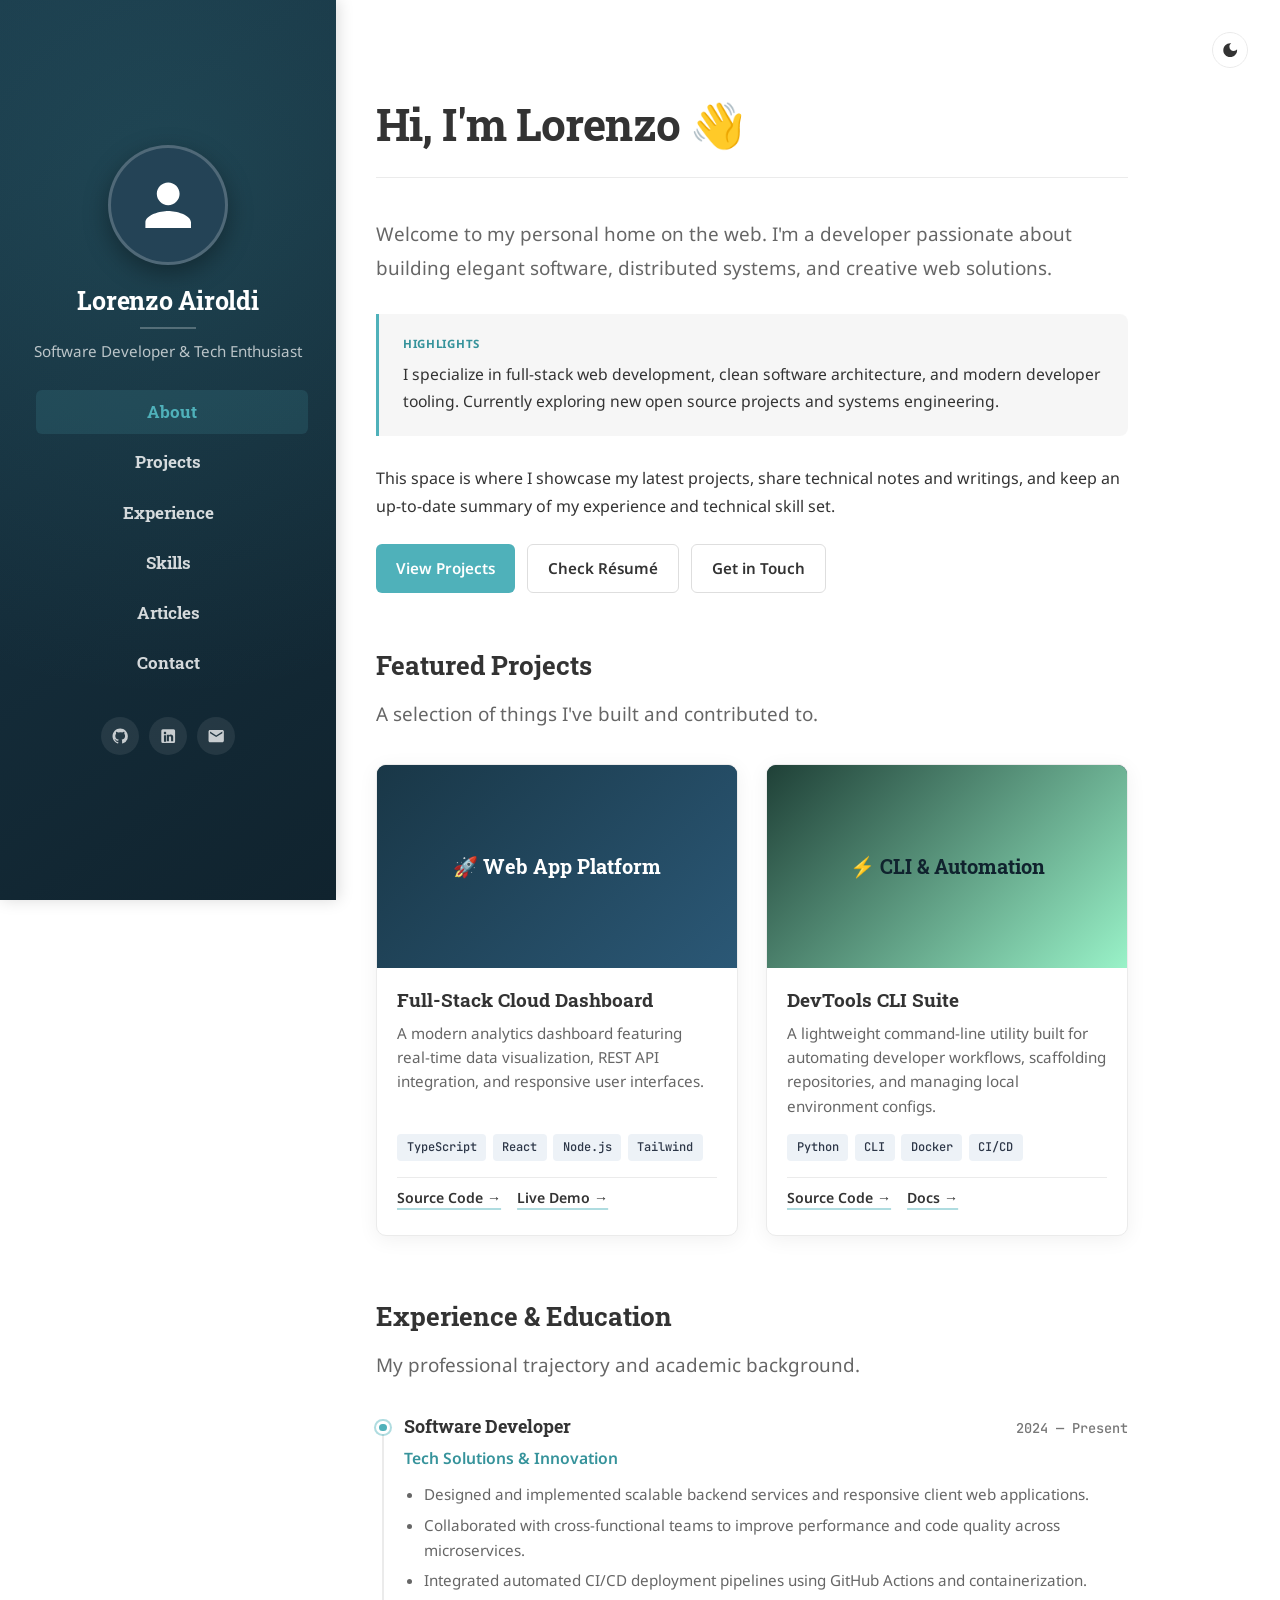
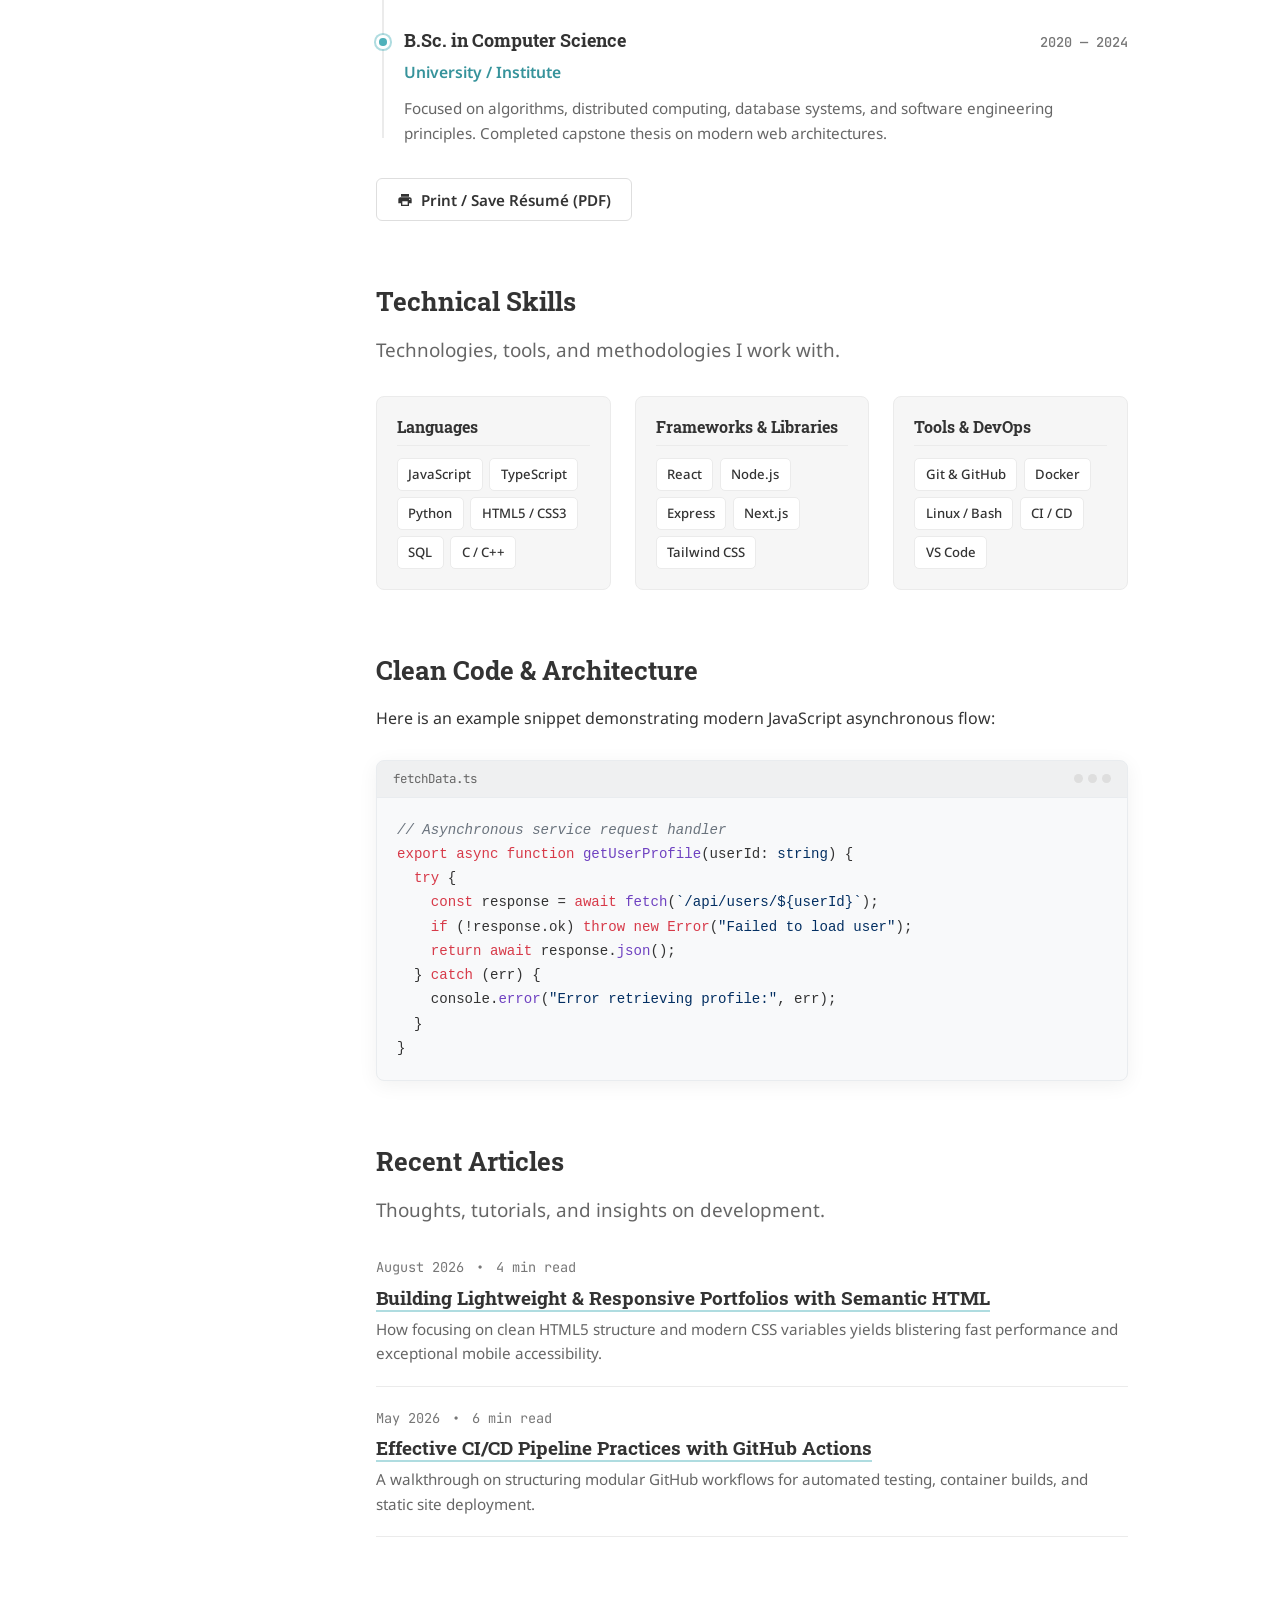
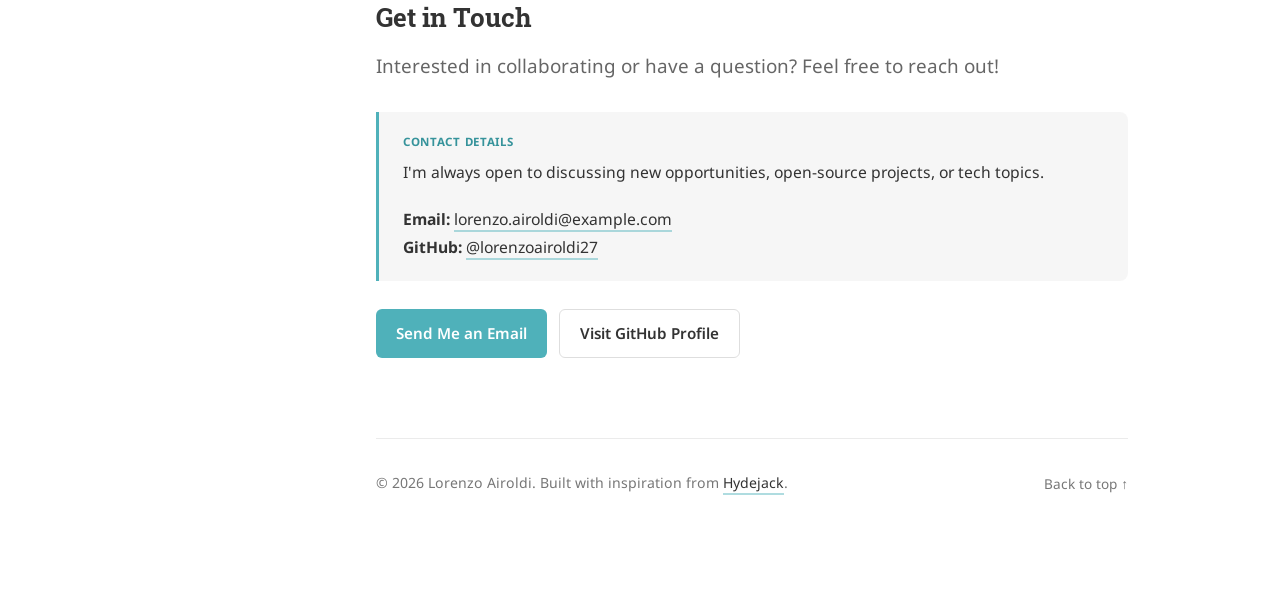
==== index.html @ ca990cd4 "Hydejack" ====
<!DOCTYPE html>
<html lang="en">
<head>
    <meta charset="UTF-8">
    <meta name="viewport" content="width=device-width, initial-scale=1.0">
    <title>Lorenzo Airoldi | Personal Website & Portfolio</title>
    <meta name="description" content="Personal website and portfolio of Lorenzo Airoldi - Software developer, engineer, and creator.">
    <meta name="author" content="Lorenzo Airoldi">

    <!-- Open Graph / Meta -->
    <meta property="og:type" content="website">
    <meta property="og:title" content="Lorenzo Airoldi | Personal Website & Portfolio">
    <meta property="og:description" content="Personal website and portfolio of Lorenzo Airoldi.">
    <meta property="og:url" content="https://lorenzoairoldi27.github.io/">

    <!-- Google Fonts -->
    <link rel="preconnect" href="https://fonts.googleapis.com">
    <link rel="preconnect" href="https://fonts.gstatic.com" crossorigin>
    <link href="https://fonts.googleapis.com/css2?family=Noto+Sans:ital,wght@0,400;0,600;0,700;1,400;1,700&family=Roboto+Slab:wght@400;700;900&family=JetBrains+Mono:wght@400;500&display=swap" rel="stylesheet">

    <style>
        /* ==========================================================================
           Hydejack Theme CSS Variables & Design System
           ========================================================================== */
        :root {
            --font-family: 'Noto Sans', -apple-system, BlinkMacSystemFont, 'Segoe UI', Roboto, Helvetica, Arial, sans-serif;
            --font-family-heading: 'Roboto Slab', Georgia, serif;
            --code-font-family: 'JetBrains Mono', ui-monospace, Menlo, Monaco, Consolas, monospace;

            --root-font-size: 16px;
            --root-line-height: 1.75;
            --sidebar-width: 21rem;

            /* Accent & Theme Palette */
            --accent-color: #4fb1ba;
            --accent-color-faded: rgba(79, 177, 186, 0.45);
            --accent-color-highlight: rgba(79, 177, 186, 0.12);
            --accent-color-darkened: #36939b;
            --theme-color: #193747;
            --sidebar-bg-gradient: linear-gradient(145deg, #193747 0%, #10232e 100%);
        }

        /* Light Mode Defaults */
        body, body.light-mode {
            --body-color: #333333;
            --body-bg: #ffffff;
            --border-color: #ebebeb;
            --border-color-dark: #dedede;
            --gray: #777777;
            --gray-bg: rgba(0, 0, 0, 0.035);
            --gray-text: #666666;
            --menu-text: #999999;
            --card-bg: #ffffff;
            --card-shadow: 0 4px 20px rgba(0, 0, 0, 0.06);
            --card-shadow-hover: 0 10px 25px rgba(0, 0, 0, 0.12);
            --code-bg: #f8f9fa;
            --code-border: #e9ecef;
            --pill-bg: #edf2f7;
            --pill-text: #2d3748;
        }

        /* Dark Mode */
        body.dark-mode {
            --body-color: #d1d5db;
            --body-bg: #161e23;
            --border-color: #243038;
            --border-color-dark: #2f3e48;
            --gray: #9ca3af;
            --gray-bg: rgba(255, 255, 255, 0.04);
            --gray-text: #a0aec0;
            --menu-text: #6b7280;
            --card-bg: #1c272d;
            --card-shadow: 0 4px 20px rgba(0, 0, 0, 0.35);
            --card-shadow-hover: 0 10px 25px rgba(0, 0, 0, 0.5);
            --code-bg: #11171a;
            --code-border: #243038;
            --pill-bg: #243038;
            --pill-text: #e2e8f0;
        }

        /* Base Reset & Typography */
        *, *::before, *::after {
            box-sizing: border-box;
            margin: 0;
            padding: 0;
        }

        html {
            font-family: var(--font-family);
            font-size: var(--root-font-size);
            line-height: var(--root-line-height);
            scroll-behavior: smooth;
        }

        body {
            color: var(--body-color);
            background-color: var(--body-bg);
            transition: background-color 0.3s ease, color 0.3s ease;
            min-height: 100vh;
            overflow-x: hidden;
        }

        h1, h2, h3, h4, h5, h6, .heading {
            font-family: var(--font-family-heading);
            font-weight: 700;
            color: var(--body-color);
            line-height: 1.3;
        }

        body.dark-mode h1, body.dark-mode h2, body.dark-mode h3 {
            color: #f3f4f6;
        }

        h1 { font-size: 2.2rem; margin: 2rem 0 1rem; }
        h2 { font-size: 1.6rem; margin: 3.5rem 0 1rem; }
        h3 { font-size: 1.25rem; margin: 2rem 0 0.75rem; }
        h4 { font-size: 1.1rem; margin: 1.5rem 0 0.5rem; }

        p {
            margin-top: 0;
            margin-bottom: 1.25rem;
        }

        a {
            color: var(--body-color);
            text-decoration: underline;
            text-decoration-color: var(--accent-color-faded);
            text-underline-offset: 0.3rem;
            text-decoration-thickness: 2px;
            transition: all 0.2s ease;
        }

        a:hover {
            color: var(--accent-color);
            text-decoration-color: var(--accent-color);
        }

        a.no-hover {
            text-decoration: none;
        }

        .lead {
            font-size: 1.18rem;
            line-height: 1.8;
            color: var(--gray-text);
            margin-bottom: 1.75rem;
        }

        hr, .hr {
            border: 0;
            border-top: 1px solid var(--border-color);
            margin: 1.5rem 0 2.5rem 0;
        }

        .pb0 { padding-bottom: 0; }
        .mt1 { margin-top: 1rem; }
        .mt2 { margin-top: 2rem; }
        .mb2 { margin-bottom: 2rem; }
        .mb4 { margin-bottom: 4rem; }

        /* ==========================================================================
           Sidebar / Navigation Drawer (Hydejack Style)
           ========================================================================== */
        .sidebar {
            position: fixed;
            top: 0;
            left: 0;
            bottom: 0;
            width: var(--sidebar-width);
            z-index: 100;
            display: flex;
            flex-direction: column;
            justify-content: center;
            align-items: center;
            text-align: center;
            color: rgba(255, 255, 255, 0.85);
            background: var(--theme-color);
            background: var(--sidebar-bg-gradient);
            box-shadow: 2px 0 15px rgba(0, 0, 0, 0.15);
            transition: transform 0.35s cubic-bezier(0.4, 0, 0.2, 1);
        }

        .sidebar-bg-overlay {
            position: absolute;
            top: 0;
            left: 0;
            width: 100%;
            height: 100%;
            background-image: radial-gradient(circle at 50% 20%, rgba(79, 177, 186, 0.15), transparent 70%);
            pointer-events: none;
        }

        .sidebar-sticky {
            position: relative;
            z-index: 2;
            padding: 2.5rem 1.5rem;
            width: 100%;
            max-width: 20rem;
            display: flex;
            flex-direction: column;
            align-items: center;
        }

        /* Avatar */
        .avatar-wrap {
            position: relative;
            width: 120px;
            height: 120px;
            margin-bottom: 1.25rem;
        }

        .avatar {
            width: 120px;
            height: 120px;
            border-radius: 50%;
            object-fit: cover;
            border: 3px solid rgba(255, 255, 255, 0.2);
            box-shadow: 0 8px 24px rgba(0, 0, 0, 0.35);
            transition: transform 0.3s ease, border-color 0.3s ease;
            background-color: #244356;
            display: flex;
            align-items: center;
            justify-content: center;
        }

        .avatar-wrap:hover .avatar {
            transform: scale(1.04);
            border-color: var(--accent-color);
        }

        .avatar-svg {
            width: 60%;
            height: 60%;
            fill: #ffffff;
        }

        /* Sidebar Title & Underline */
        .sidebar-title {
            text-decoration: none;
            color: #ffffff;
            display: block;
        }

        .sidebar-title h2 {
            margin: 0;
            font-size: 1.55rem;
            font-weight: 700;
            letter-spacing: -0.01em;
            color: #ffffff;
        }

        .sidebar-title::after {
            content: "";
            display: block;
            border-bottom: 2px solid rgba(255, 255, 255, 0.25);
            margin: 0.6rem auto 0.75rem;
            width: 3.5rem;
            transition: width 0.25s ease, border-color 0.25s ease;
        }

        .sidebar-title:hover::after {
            width: 5rem;
            border-color: var(--accent-color);
        }

        .sidebar-tagline {
            font-size: 0.95rem;
            color: rgba(255, 255, 255, 0.7);
            margin-bottom: 1.75rem;
            line-height: 1.4;
        }

        /* Navigation List */
        .sidebar-nav {
            width: 100%;
            margin-bottom: 1.5rem;
        }

        .sidebar-nav ul {
            list-style: none;
            padding: 0;
            display: flex;
            flex-direction: column;
            gap: 0.4rem;
        }

        .sidebar-nav-item {
            display: block;
            padding: 0.45rem 1rem;
            color: rgba(255, 255, 255, 0.82);
            text-decoration: none;
            font-family: var(--font-family-heading);
            font-size: 1.05rem;
            font-weight: 700;
            border-radius: 6px;
            transition: all 0.2s ease;
            position: relative;
        }

        .sidebar-nav-item:hover, .sidebar-nav-item.active {
            color: #ffffff;
            background: rgba(255, 255, 255, 0.1);
            transform: translateX(4px);
        }

        .sidebar-nav-item.active {
            color: var(--accent-color);
            background: rgba(79, 177, 186, 0.15);
        }

        /* Social Icons */
        .sidebar-social {
            margin-top: 0.5rem;
        }

        .sidebar-social ul {
            display: flex;
            list-style: none;
            gap: 0.6rem;
            padding: 0;
        }

        .sidebar-social a {
            display: flex;
            align-items: center;
            justify-content: center;
            width: 2.4rem;
            height: 2.4rem;
            border-radius: 50%;
            color: rgba(255, 255, 255, 0.75);
            background: rgba(255, 255, 255, 0.08);
            text-decoration: none;
            transition: all 0.2s ease;
        }

        .sidebar-social a:hover {
            color: #ffffff;
            background: var(--accent-color);
            transform: translateY(-3px);
            box-shadow: 0 4px 12px rgba(0, 0, 0, 0.25);
        }

        .sidebar-social svg {
            width: 1.15rem;
            height: 1.15rem;
            fill: currentColor;
        }

        /* ==========================================================================
           Mobile Navbar & Drawer Toggle
           ========================================================================== */
        .navbar {
            display: none;
            position: fixed;
            top: 0;
            left: 0;
            right: 0;
            height: 3.75rem;
            background-color: var(--body-bg);
            border-bottom: 1px solid var(--border-color);
            z-index: 90;
            padding: 0 1.25rem;
            align-items: center;
            justify-content: space-between;
            box-shadow: 0 2px 10px rgba(0, 0, 0, 0.05);
        }

        .nav-btn {
            background: none;
            border: none;
            color: var(--body-color);
            cursor: pointer;
            padding: 0.5rem;
            display: flex;
            align-items: center;
            justify-content: center;
            border-radius: 6px;
        }

        .nav-btn svg {
            width: 1.5rem;
            height: 1.5rem;
            fill: currentColor;
        }

        .nav-brand {
            font-family: var(--font-family-heading);
            font-weight: 700;
            font-size: 1.1rem;
            color: var(--body-color);
            text-decoration: none;
        }

        .theme-toggle-btn {
            background: none;
            border: 1px solid var(--border-color);
            color: var(--body-color);
            cursor: pointer;
            width: 2.25rem;
            height: 2.25rem;
            border-radius: 50%;
            display: flex;
            align-items: center;
            justify-content: center;
            transition: all 0.2s ease;
        }

        .theme-toggle-btn:hover {
            border-color: var(--accent-color);
            color: var(--accent-color);
            background: var(--accent-color-highlight);
        }

        .theme-toggle-btn svg {
            width: 1.15rem;
            height: 1.15rem;
            fill: currentColor;
        }

        /* Drawer Overlay */
        .drawer-overlay {
            display: none;
            position: fixed;
            top: 0;
            left: 0;
            right: 0;
            bottom: 0;
            background: rgba(0, 0, 0, 0.55);
            backdrop-filter: blur(2px);
            z-index: 95;
            opacity: 0;
            transition: opacity 0.3s ease;
        }

        .drawer-overlay.active {
            display: block;
            opacity: 1;
        }

        /* ==========================================================================
           Main Content Layout
           ========================================================================== */
        .content {
            margin-left: var(--sidebar-width);
            max-width: 52rem;
            padding: 5rem 3rem 8rem;
            position: relative;
        }

        .content-header {
            position: relative;
            margin-bottom: 2.5rem;
        }

        .page-title {
            margin: 0 0 0.5rem 0;
            font-size: 2.75rem;
            letter-spacing: -0.02em;
        }

        .floating-theme-switch {
            position: fixed;
            top: 2rem;
            right: 2rem;
            z-index: 80;
        }

        /* ==========================================================================
           Hydejack Signature Elements: Notes, Cards & Badges
           ========================================================================== */
        /* Hydejack Callout Note */
        .note {
            position: relative;
            background-color: var(--gray-bg);
            border-left: 3px solid var(--accent-color);
            padding: 1.25rem 1.5rem;
            margin: 1.75rem 0;
            border-radius: 0 8px 8px 0;
            font-size: 0.98rem;
            color: var(--body-color);
        }

        .note::before {
            content: attr(data-title);
            display: block;
            font-size: 0.72rem;
            font-weight: 700;
            letter-spacing: 0.06em;
            text-transform: uppercase;
            color: var(--accent-color-darkened);
            margin-bottom: 0.4rem;
        }

        body.dark-mode .note::before {
            color: var(--accent-color);
        }

        .note p:last-child {
            margin-bottom: 0;
        }

        /* Project Cards Grid */
        .columns {
            display: grid;
            grid-template-columns: repeat(auto-fit, minmax(280px, 1fr));
            gap: 1.75rem;
            margin: 2rem 0;
        }

        .project-card {
            background-color: var(--card-bg);
            border: 1px solid var(--border-color);
            border-radius: 10px;
            overflow: hidden;
            box-shadow: var(--card-shadow);
            transition: transform 0.25s ease, box-shadow 0.25s ease, border-color 0.25s ease;
            display: flex;
            flex-direction: column;
            height: 100%;
        }

        .project-card:hover {
            transform: translateY(-5px);
            box-shadow: var(--card-shadow-hover);
            border-color: var(--accent-color-faded);
        }

        .project-card-img {
            position: relative;
            width: 100%;
            padding-top: 56.25%; /* 16:9 Aspect Ratio */
            background: linear-gradient(135deg, #203a43, #2c5364);
            overflow: hidden;
        }

        .project-card-img .project-thumb-art {
            position: absolute;
            top: 0;
            left: 0;
            width: 100%;
            height: 100%;
            display: flex;
            align-items: center;
            justify-content: center;
            color: #ffffff;
            font-family: var(--font-family-heading);
            font-size: 1.25rem;
            font-weight: 700;
            background: linear-gradient(135deg, #193747 0%, #2b5876 100%);
        }

        .project-card-body {
            padding: 1.25rem 1.25rem 1.5rem;
            display: flex;
            flex-direction: column;
            flex-grow: 1;
        }

        .project-card-title {
            font-size: 1.2rem;
            margin: 0 0 0.5rem 0;
        }

        .project-card-title a {
            text-decoration: none;
            color: var(--body-color);
        }

        .project-card-title a:hover {
            color: var(--accent-color);
        }

        .project-card-text {
            font-size: 0.95rem;
            color: var(--gray-text);
            line-height: 1.6;
            margin-bottom: 1rem;
            flex-grow: 1;
        }

        .project-tags {
            display: flex;
            flex-wrap: wrap;
            gap: 0.4rem;
            margin-bottom: 1rem;
        }

        .tag-pill {
            font-size: 0.75rem;
            font-family: var(--code-font-family);
            background-color: var(--pill-bg);
            color: var(--pill-text);
            padding: 0.2rem 0.6rem;
            border-radius: 4px;
            font-weight: 500;
        }

        .project-links {
            display: flex;
            gap: 1rem;
            font-size: 0.88rem;
            font-weight: 600;
            padding-top: 0.5rem;
            border-top: 1px solid var(--border-color);
        }

        /* Timeline / Resume Section */
        .timeline {
            position: relative;
            padding-left: 1.75rem;
            margin: 2rem 0;
        }

        .timeline::before {
            content: "";
            position: absolute;
            top: 0.5rem;
            bottom: 0.5rem;
            left: 0.35rem;
            width: 2px;
            background-color: var(--border-color);
        }

        .timeline-item {
            position: relative;
            margin-bottom: 2.25rem;
        }

        .timeline-item:last-child {
            margin-bottom: 0;
        }

        .timeline-marker {
            position: absolute;
            left: -1.75rem;
            top: 0.35rem;
            width: 0.85rem;
            height: 0.85rem;
            border-radius: 50%;
            background-color: var(--accent-color);
            border: 3px solid var(--body-bg);
            box-shadow: 0 0 0 2px var(--accent-color-faded);
        }

        .timeline-header {
            display: flex;
            flex-wrap: wrap;
            justify-content: space-between;
            align-items: baseline;
            margin-bottom: 0.25rem;
        }

        .timeline-role {
            font-size: 1.15rem;
            font-weight: 700;
            color: var(--body-color);
            margin: 0;
        }

        .timeline-date {
            font-size: 0.85rem;
            font-family: var(--code-font-family);
            color: var(--gray);
            font-weight: 500;
        }

        .timeline-company {
            font-size: 0.98rem;
            color: var(--accent-color-darkened);
            font-weight: 600;
            margin-bottom: 0.6rem;
        }

        body.dark-mode .timeline-company {
            color: var(--accent-color);
        }

        .timeline-desc {
            font-size: 0.95rem;
            color: var(--gray-text);
            line-height: 1.65;
        }

        .timeline-desc ul {
            padding-left: 1.25rem;
            margin-top: 0.5rem;
        }

        .timeline-desc li {
            margin-bottom: 0.35rem;
        }

        /* Skills Grid */
        .skills-container {
            display: grid;
            grid-template-columns: repeat(auto-fit, minmax(220px, 1fr));
            gap: 1.5rem;
            margin: 1.5rem 0;
        }

        .skill-group {
            background-color: var(--gray-bg);
            border: 1px solid var(--border-color);
            border-radius: 8px;
            padding: 1.25rem;
        }

        .skill-group h4 {
            margin-top: 0;
            margin-bottom: 0.75rem;
            font-size: 1rem;
            color: var(--body-color);
            border-bottom: 1px solid var(--border-color);
            padding-bottom: 0.4rem;
        }

        .skill-list {
            display: flex;
            flex-wrap: wrap;
            gap: 0.4rem;
        }

        .skill-badge {
            font-size: 0.82rem;
            padding: 0.25rem 0.65rem;
            border-radius: 5px;
            background-color: var(--card-bg);
            border: 1px solid var(--border-color);
            color: var(--body-color);
            font-weight: 500;
        }

        /* Blog / Writing Section */
        .post-list {
            list-style: none;
            padding: 0;
            margin: 1.5rem 0;
        }

        .post-item {
            padding: 1.25rem 0;
            border-bottom: 1px solid var(--border-color);
        }

        .post-item:first-child {
            padding-top: 0;
        }

        .post-date {
            font-size: 0.85rem;
            font-family: var(--code-font-family);
            color: var(--gray);
            margin-bottom: 0.35rem;
            display: flex;
            align-items: center;
            gap: 0.75rem;
        }

        .post-title {
            font-size: 1.2rem;
            margin: 0 0 0.4rem 0;
        }

        .post-excerpt {
            font-size: 0.95rem;
            color: var(--gray-text);
            margin: 0;
            line-height: 1.6;
        }

        /* Hydejack Code Box */
        .code-block {
            background-color: var(--code-bg);
            border: 1px solid var(--code-border);
            border-radius: 8px;
            overflow: hidden;
            margin: 1.75rem 0;
            font-family: var(--code-font-family);
            box-shadow: var(--card-shadow);
        }

        .code-header {
            background-color: var(--gray-bg);
            border-bottom: 1px solid var(--code-border);
            padding: 0.45rem 1rem;
            font-size: 0.78rem;
            color: var(--gray-text);
            display: flex;
            justify-content: space-between;
            align-items: center;
        }

        .code-header-dots {
            display: flex;
            gap: 5px;
        }

        .code-header-dot {
            width: 9px;
            height: 9px;
            border-radius: 50%;
            background-color: var(--border-color-dark);
        }

        .code-content {
            padding: 1.25rem;
            overflow-x: auto;
            font-size: 0.88rem;
            line-height: 1.65;
            color: var(--body-color);
        }

        .code-content pre {
            margin: 0;
            font-family: inherit;
        }

        .code-kw { color: #d73a49; }
        .code-str { color: #032f62; }
        .code-fn { color: #6f42c1; }
        .code-cm { color: #6a737d; font-style: italic; }

        body.dark-mode .code-kw { color: #ff7b72; }
        body.dark-mode .code-str { color: #a5d6ff; }
        body.dark-mode .code-fn { color: #d2a8ff; }
        body.dark-mode .code-cm { color: #8b949e; }

        /* Buttons & Actions */
        .btn {
            display: inline-flex;
            align-items: center;
            gap: 0.5rem;
            padding: 0.65rem 1.25rem;
            font-size: 0.95rem;
            font-weight: 600;
            font-family: var(--font-family);
            border-radius: 6px;
            text-decoration: none;
            transition: all 0.2s ease;
            cursor: pointer;
            border: none;
        }

        .btn-primary {
            background-color: var(--accent-color);
            color: #ffffff;
        }

        .btn-primary:hover {
            background-color: var(--accent-color-darkened);
            color: #ffffff;
            transform: translateY(-2px);
            box-shadow: 0 4px 12px rgba(79, 177, 186, 0.35);
        }

        .btn-outline {
            background-color: transparent;
            border: 1px solid var(--border-color-dark);
            color: var(--body-color);
        }

        .btn-outline:hover {
            border-color: var(--accent-color);
            color: var(--accent-color);
            background-color: var(--accent-color-highlight);
        }

        .btn-group {
            display: flex;
            flex-wrap: wrap;
            gap: 0.75rem;
            margin: 1.5rem 0;
        }

        /* Footer */
        .site-footer {
            margin-top: 5rem;
            padding-top: 2rem;
            border-top: 1px solid var(--border-color);
            font-size: 0.88rem;
            color: var(--gray);
            display: flex;
            flex-wrap: wrap;
            justify-content: space-between;
            align-items: center;
            gap: 1rem;
        }

        .back-to-top {
            font-size: 0.85rem;
            text-decoration: none;
            color: var(--gray);
            display: flex;
            align-items: center;
            gap: 0.3rem;
        }

        .back-to-top:hover {
            color: var(--accent-color);
        }

        /* ==========================================================================
           Responsive Media Queries
           ========================================================================== */
        @media (max-width: 64em) {
            .navbar {
                display: flex;
            }

            .sidebar {
                transform: translateX(-100%);
                width: 18.5rem;
                box-shadow: 5px 0 25px rgba(0, 0, 0, 0.4);
            }

            .sidebar.opened {
                transform: translateX(0);
            }

            .content {
                margin-left: 0;
                padding: 5.5rem 1.5rem 6rem;
                max-width: 100%;
            }

            .page-title {
                font-size: 2.1rem;
            }

            .floating-theme-switch {
                display: none;
            }
        }

        @media (min-width: 64.01em) and (max-width: 86em) {
            .content {
                padding: 6rem 2.5rem 8rem;
            }
        }

        @media (min-width: 86.01em) {
            .content {
                padding: 7rem 4rem 10rem;
                max-width: 56rem;
            }
        }

        /* Print Stylesheet for Resume */
        @media print {
            .sidebar, .navbar, .drawer-overlay, .floating-theme-switch, .btn-group, .site-footer, .project-links {
                display: none !important;
            }
            .content {
                margin-left: 0 !important;
                padding: 0 !important;
                max-width: 100% !important;
            }
            body {
                background: #ffffff !important;
                color: #000000 !important;
            }
            a {
                text-decoration: none !important;
                color: #000000 !important;
            }
            .project-card, .skill-group, .note {
                box-shadow: none !important;
                border: 1px solid #ccc !important;
            }
        }
    </style>
</head>
<body>

    <!-- Mobile Top Navigation Bar -->
    <header class="navbar" id="mobile-navbar">
        <button class="nav-btn" id="drawer-toggle-btn" aria-label="Open Navigation Menu">
            <svg viewBox="0 0 24 24"><path d="M3 18h18v-2H3v2zm0-5h18v-2H3v2zm0-7v2h18V6H3z"/></svg>
        </button>
        <a href="#about" class="nav-brand">Lorenzo Airoldi</a>
        <button class="theme-toggle-btn" id="mobile-theme-toggle" aria-label="Toggle Dark Mode">
            <svg class="sun-icon" viewBox="0 0 24 24"><path d="M12 7c-2.76 0-5 2.24-5 5s2.24 5 5 5 5-2.24 5-5-2.24-5-5-5zM2 13h2c.55 0 1-.45 1-1s-.45-1-1-1H2c-.55 0-1 .45-1 1s.45 1 1 1zm18 0h2c.55 0 1-.45 1-1s-.45-1-1-1h-2c-.55 0-1 .45-1 1s.45 1 1 1zM11 2v2c0 .55.45 1 1 1s1-.45 1-1V2c0-.55-.45-1-1-1s-1 .45-1 1zm0 18v2c0 .55.45 1 1 1s1-.45 1-1v-2c0-.55-.45-1-1-1s-1 .45-1 1zM5.99 4.58a.996.996 0 00-1.41 0 .996.996 0 000 1.41l1.06 1.06c.39.39 1.03.39 1.41 0s.39-1.03 0-1.41L5.99 4.58zm12.37 12.37a.996.996 0 00-1.41 0 .996.996 0 000 1.41l1.06 1.06c.39.39 1.03.39 1.41 0s.39-1.03 0-1.41l-1.06-1.06zm1.06-10.96a.996.996 0 000-1.41.996.996 0 00-1.41 0l-1.06 1.06c-.39.39-.39 1.03 0 1.41s1.03.39 1.41 0l1.06-1.06zM7.05 18.36l-1.06 1.06a.996.996 0 000 1.41c.39.39 1.03.39 1.41 0l1.06-1.06c.39-.39.39-1.03 0-1.41s-1.02-.39-1.41 0z"/></svg>
        </button>
    </header>

    <!-- Mobile Drawer Overlay -->
    <div class="drawer-overlay" id="drawer-overlay"></div>

    <!-- Desktop Floating Theme Toggle -->
    <div class="floating-theme-switch">
        <button class="theme-toggle-btn" id="desktop-theme-toggle" title="Toggle Dark/Light Mode" aria-label="Toggle Dark/Light Mode">
            <svg class="theme-icon" viewBox="0 0 24 24"><path d="M12 3c-4.97 0-9 4.03-9 9s4.03 9 9 9 9-4.03 9-9c0-.46-.04-.92-.1-1.36-.98 1.37-2.58 2.26-4.4 2.26-3.03 0-5.5-2.47-5.5-5.5 0-1.82.89-3.42 2.26-4.4-.44-.06-.9-.1-1.36-.1z"/></svg>
        </button>
    </div>

    <!-- Hydejack Sidebar / Drawer -->
    <aside class="sidebar" id="sidebar" role="banner">
        <div class="sidebar-bg-overlay"></div>
        <div class="sidebar-sticky">
            <div class="avatar-wrap">
                <div class="avatar">
                    <svg class="avatar-svg" viewBox="0 0 24 24">
                        <path d="M12 12c2.21 0 4-1.79 4-4s-1.79-4-4-4-4 1.79-4 4 1.79 4 4 4zm0 2c-2.67 0-8 1.34-8 4v2h16v-2c0-2.66-5.33-4-8-4z"/>
                    </svg>
                </div>
            </div>

            <a class="sidebar-title" href="#about">
                <h2>Lorenzo Airoldi</h2>
            </a>
            <p class="sidebar-tagline">Software Developer & Tech Enthusiast</p>

            <nav class="sidebar-nav" role="navigation">
                <ul>
                    <li><a href="#about" class="sidebar-nav-item active">About</a></li>
                    <li><a href="#projects" class="sidebar-nav-item">Projects</a></li>
                    <li><a href="#experience" class="sidebar-nav-item">Experience</a></li>
                    <li><a href="#skills" class="sidebar-nav-item">Skills</a></li>
                    <li><a href="#blog" class="sidebar-nav-item">Articles</a></li>
                    <li><a href="#contact" class="sidebar-nav-item">Contact</a></li>
                </ul>
            </nav>

            <div class="sidebar-social">
                <ul>
                    <li>
                        <a href="https://github.com/lorenzoairoldi27" target="_blank" rel="noopener noreferrer" title="GitHub">
                            <svg viewBox="0 0 24 24"><path d="M12 2C6.477 2 2 6.484 2 12.017c0 4.425 2.865 8.18 6.839 9.504.5.092.682-.217.682-.483 0-.237-.008-.868-.013-1.703-2.782.605-3.369-1.343-3.369-1.343-.454-1.158-1.11-1.466-1.11-1.466-.908-.62.069-.608.069-.608 1.003.07 1.53 1.032 1.53 1.032.892 1.53 2.341 1.088 2.91.832.092-.647.35-1.088.636-1.338-2.22-.253-4.555-1.113-4.555-4.951 0-1.093.39-1.988 1.029-2.688-.103-.253-.446-1.272.098-2.65 0 0 .84-.27 2.75 1.026A9.564 9.564 0 0112 6.844c.85.004 1.705.115 2.504.337 1.909-1.296 2.747-1.027 2.747-1.027.546 1.379.202 2.398.1 2.651.64.7 1.028 1.595 1.028 2.688 0 3.848-2.339 4.695-4.566 4.943.359.309.678.92.678 1.855 0 1.338-.012 2.419-.012 2.747 0 .268.18.58.688.482A10.019 10.019 0 0022 12.017C22 6.484 17.522 2 12 2z"/></svg>
                        </a>
                    </li>
                    <li>
                        <a href="https://linkedin.com/" target="_blank" rel="noopener noreferrer" title="LinkedIn">
                            <svg viewBox="0 0 24 24"><path d="M19 3a2 2 0 0 1 2 2v14a2 2 0 0 1-2 2H5a2 2 0 0 1-2-2V5a2 2 0 0 1 2-2h14m-.5 15.5v-5.3a3.26 3.26 0 0 0-3.26-3.26c-.85 0-1.84.52-2.28 1.3v-1.11h-2.79v8.37h2.79v-4.93c0-.77.62-1.4 1.39-1.4a1.4 1.4 0 0 1 1.4 1.4v4.93h2.75M6.46 10.9v8.37H9.2V10.9H6.46M7.83 6.25c-.91 0-1.64.73-1.64 1.64s.73 1.64 1.64 1.64 1.64-.73 1.64-1.64-.73-1.64-1.64-1.64z"/></svg>
                        </a>
                    </li>
                    <li>
                        <a href="mailto:lorenzo.airoldi@example.com" title="Email">
                            <svg viewBox="0 0 24 24"><path d="M20 4H4c-1.1 0-1.99.9-1.99 2L2 18c0 1.1.9 2 2 2h16c1.1 0 2-.9 2-2V6c0-1.1-.9-2-2-2zm0 4l-8 5-8-5V6l8 5 8-5v2z"/></svg>
                        </a>
                    </li>
                </ul>
            </div>
        </div>
    </aside>

    <!-- Main Content Area -->
    <main class="content" role="main">

        <!-- Header / Introduction -->
        <article class="page" id="about">
            <header class="content-header">
                <h1 class="page-title">Hi, I'm Lorenzo 👋</h1>
                <div class="hr pb0"></div>
            </header>

            <p class="lead">
                Welcome to my personal home on the web. I'm a developer passionate about building elegant software, distributed systems, and creative web solutions.
            </p>

            <div class="note" data-title="Highlights">
                <p>
                    I specialize in full-stack web development, clean software architecture, and modern developer tooling. Currently exploring new open source projects and systems engineering.
                </p>
            </div>

            <p>
                This space is where I showcase my latest projects, share technical notes and writings, and keep an up-to-date summary of my experience and technical skill set.
            </p>

            <div class="btn-group">
                <a href="#projects" class="btn btn-primary">View Projects</a>
                <a href="#experience" class="btn btn-outline">Check Résumé</a>
                <a href="mailto:lorenzo.airoldi@example.com" class="btn btn-outline">Get in Touch</a>
            </div>
        </article>

        <!-- Projects Showcase Section -->
        <section id="projects" class="mb4">
            <h2>Featured Projects</h2>
            <p class="lead">A selection of things I've built and contributed to.</p>

            <div class="columns">
                <!-- Project 1 -->
                <div class="project-card">
                    <div class="project-card-img">
                        <div class="project-thumb-art">
                            <span>🚀 Web App Platform</span>
                        </div>
                    </div>
                    <div class="project-card-body">
                        <h3 class="project-card-title">
                            <a href="https://github.com/lorenzoairoldi27" target="_blank" rel="noopener noreferrer">Full-Stack Cloud Dashboard</a>
                        </h3>
                        <p class="project-card-text">
                            A modern analytics dashboard featuring real-time data visualization, REST API integration, and responsive user interfaces.
                        </p>
                        <div class="project-tags">
                            <span class="tag-pill">TypeScript</span>
                            <span class="tag-pill">React</span>
                            <span class="tag-pill">Node.js</span>
                            <span class="tag-pill">Tailwind</span>
                        </div>
                        <div class="project-links">
                            <a href="https://github.com/lorenzoairoldi27" target="_blank" rel="noopener noreferrer">Source Code →</a>
                            <a href="#projects">Live Demo →</a>
                        </div>
                    </div>
                </div>

                <!-- Project 2 -->
                <div class="project-card">
                    <div class="project-card-img">
                        <div class="project-thumb-art" style="background: linear-gradient(135deg, #1f4037, #99f2c8);">
                            <span style="color: #10232e;">⚡ CLI & Automation</span>
                        </div>
                    </div>
                    <div class="project-card-body">
                        <h3 class="project-card-title">
                            <a href="https://github.com/lorenzoairoldi27" target="_blank" rel="noopener noreferrer">DevTools CLI Suite</a>
                        </h3>
                        <p class="project-card-text">
                            A lightweight command-line utility built for automating developer workflows, scaffolding repositories, and managing local environment configs.
                        </p>
                        <div class="project-tags">
                            <span class="tag-pill">Python</span>
                            <span class="tag-pill">CLI</span>
                            <span class="tag-pill">Docker</span>
                            <span class="tag-pill">CI/CD</span>
                        </div>
                        <div class="project-links">
                            <a href="https://github.com/lorenzoairoldi27" target="_blank" rel="noopener noreferrer">Source Code →</a>
                            <a href="#projects">Docs →</a>
                        </div>
                    </div>
                </div>
            </div>
        </section>

        <!-- Experience / Resume Section -->
        <section id="experience" class="mb4">
            <h2>Experience & Education</h2>
            <p class="lead">My professional trajectory and academic background.</p>

            <div class="timeline">
                <!-- Timeline Item 1 -->
                <div class="timeline-item">
                    <div class="timeline-marker"></div>
                    <div class="timeline-header">
                        <h3 class="timeline-role">Software Developer</h3>
                        <span class="timeline-date">2024 — Present</span>
                    </div>
                    <div class="timeline-company">Tech Solutions & Innovation</div>
                    <div class="timeline-desc">
                        <ul>
                            <li>Designed and implemented scalable backend services and responsive client web applications.</li>
                            <li>Collaborated with cross-functional teams to improve performance and code quality across microservices.</li>
                            <li>Integrated automated CI/CD deployment pipelines using GitHub Actions and containerization.</li>
                        </ul>
                    </div>
                </div>

                <!-- Timeline Item 2 -->
                <div class="timeline-item">
                    <div class="timeline-marker"></div>
                    <div class="timeline-header">
                        <h3 class="timeline-role">B.Sc. in Computer Science</h3>
                        <span class="timeline-date">2020 — 2024</span>
                    </div>
                    <div class="timeline-company">University / Institute</div>
                    <div class="timeline-desc">
                        <p>Focused on algorithms, distributed computing, database systems, and software engineering principles. Completed capstone thesis on modern web architectures.</p>
                    </div>
                </div>
            </div>

            <div class="btn-group">
                <button class="btn btn-outline" onclick="window.print()">
                    <svg style="width:16px;height:16px;fill:currentColor;" viewBox="0 0 24 24"><path d="M19 8H5c-1.66 0-3 1.34-3 3v6h4v4h12v-4h4v-6c0-1.66-1.34-3-3-3zm-3 11H8v-5h8v5zm3-7c-.55 0-1-.45-1-1s.45-1 1-1 1 .45 1 1-.45 1-1 1zm-1-9H6v4h12V3z"/></svg>
                    Print / Save Résumé (PDF)
                </button>
            </div>
        </section>

        <!-- Technical Skills Section -->
        <section id="skills" class="mb4">
            <h2>Technical Skills</h2>
            <p class="lead">Technologies, tools, and methodologies I work with.</p>

            <div class="skills-container">
                <div class="skill-group">
                    <h4>Languages</h4>
                    <div class="skill-list">
                        <span class="skill-badge">JavaScript</span>
                        <span class="skill-badge">TypeScript</span>
                        <span class="skill-badge">Python</span>
                        <span class="skill-badge">HTML5 / CSS3</span>
                        <span class="skill-badge">SQL</span>
                        <span class="skill-badge">C / C++</span>
                    </div>
                </div>

                <div class="skill-group">
                    <h4>Frameworks & Libraries</h4>
                    <div class="skill-list">
                        <span class="skill-badge">React</span>
                        <span class="skill-badge">Node.js</span>
                        <span class="skill-badge">Express</span>
                        <span class="skill-badge">Next.js</span>
                        <span class="skill-badge">Tailwind CSS</span>
                    </div>
                </div>

                <div class="skill-group">
                    <h4>Tools & DevOps</h4>
                    <div class="skill-list">
                        <span class="skill-badge">Git & GitHub</span>
                        <span class="skill-badge">Docker</span>
                        <span class="skill-badge">Linux / Bash</span>
                        <span class="skill-badge">CI / CD</span>
                        <span class="skill-badge">VS Code</span>
                    </div>
                </div>
            </div>
        </section>

        <!-- Code Block Showcase (Hydejack Signature) -->
        <section class="mb4">
            <h2>Clean Code & Architecture</h2>
            <p>Here is an example snippet demonstrating modern JavaScript asynchronous flow:</p>

            <div class="code-block">
                <div class="code-header">
                    <span>fetchData.ts</span>
                    <div class="code-header-dots">
                        <div class="code-header-dot"></div>
                        <div class="code-header-dot"></div>
                        <div class="code-header-dot"></div>
                    </div>
                </div>
                <div class="code-content">
                    <pre><code><span class="code-cm">// Asynchronous service request handler</span>
<span class="code-kw">export async function</span> <span class="code-fn">getUserProfile</span>(userId: <span class="code-str">string</span>) {
  <span class="code-kw">try</span> {
    <span class="code-kw">const</span> response = <span class="code-kw">await</span> <span class="code-fn">fetch</span>(<span class="code-str">`/api/users/${userId}`</span>);
    <span class="code-kw">if</span> (!response.ok) <span class="code-kw">throw new Error</span>(<span class="code-str">"Failed to load user"</span>);
    <span class="code-kw">return await</span> response.<span class="code-fn">json</span>();
  } <span class="code-kw">catch</span> (err) {
    console.<span class="code-fn">error</span>(<span class="code-str">"Error retrieving profile:"</span>, err);
  }
}</code></pre>
                </div>
            </div>
        </section>

        <!-- Blog / Writing Section -->
        <section id="blog" class="mb4">
            <h2>Recent Articles</h2>
            <p class="lead">Thoughts, tutorials, and insights on development.</p>

            <ul class="post-list">
                <li class="post-item">
                    <div class="post-date">
                        <span>August 2026</span> • <span>4 min read</span>
                    </div>
                    <h3 class="post-title">
                        <a href="#blog">Building Lightweight & Responsive Portfolios with Semantic HTML</a>
                    </h3>
                    <p class="post-excerpt">
                        How focusing on clean HTML5 structure and modern CSS variables yields blistering fast performance and exceptional mobile accessibility.
                    </p>
                </li>

                <li class="post-item">
                    <div class="post-date">
                        <span>May 2026</span> • <span>6 min read</span>
                    </div>
                    <h3 class="post-title">
                        <a href="#blog">Effective CI/CD Pipeline Practices with GitHub Actions</a>
                    </h3>
                    <p class="post-excerpt">
                        A walkthrough on structuring modular GitHub workflows for automated testing, container builds, and static site deployment.
                    </p>
                </li>
            </ul>
        </section>

        <!-- Contact Section -->
        <section id="contact" class="mb4">
            <h2>Get in Touch</h2>
            <p class="lead">Interested in collaborating or have a question? Feel free to reach out!</p>

            <div class="note" data-title="Contact Details">
                <p>
                    I'm always open to discussing new opportunities, open-source projects, or tech topics.
                </p>
                <p class="mt1">
                    <strong>Email:</strong> <a href="mailto:lorenzo.airoldi@example.com">lorenzo.airoldi@example.com</a><br>
                    <strong>GitHub:</strong> <a href="https://github.com/lorenzoairoldi27" target="_blank" rel="noopener noreferrer">@lorenzoairoldi27</a>
                </p>
            </div>

            <div class="btn-group">
                <a href="mailto:lorenzo.airoldi@example.com" class="btn btn-primary">Send Me an Email</a>
                <a href="https://github.com/lorenzoairoldi27" target="_blank" rel="noopener noreferrer" class="btn btn-outline">Visit GitHub Profile</a>
            </div>
        </section>

        <!-- Footer -->
        <footer class="site-footer">
            <div>
                © <span id="current-year">2026</span> Lorenzo Airoldi. Built with inspiration from <a href="https://hydejack.com/" target="_blank" rel="noopener noreferrer">Hydejack</a>.
            </div>
            <a href="#about" class="back-to-top">
                Back to top ↑
            </a>
        </footer>

    </main>

    <!-- Interactive Scripts -->
    <script>
        // Set dynamic current year
        document.getElementById('current-year').textContent = new Date().getFullYear();

        // Mobile Drawer Toggle Functionality
        const drawerToggleBtn = document.getElementById('drawer-toggle-btn');
        const sidebar = document.getElementById('sidebar');
        const drawerOverlay = document.getElementById('drawer-overlay');
        const navLinks = document.querySelectorAll('.sidebar-nav-item');

        function toggleDrawer() {
            const isOpen = sidebar.classList.toggle('opened');
            drawerOverlay.classList.toggle('active', isOpen);
            document.body.style.overflow = isOpen ? 'hidden' : '';
        }

        function closeDrawer() {
            sidebar.classList.remove('opened');
            drawerOverlay.classList.remove('active');
            document.body.style.overflow = '';
        }

        if (drawerToggleBtn) {
            drawerToggleBtn.addEventListener('click', toggleDrawer);
        }
        if (drawerOverlay) {
            drawerOverlay.addEventListener('click', closeDrawer);
        }

        // Close mobile drawer when clicking a navigation link
        navLinks.forEach(link => {
            link.addEventListener('click', () => {
                if (window.innerWidth <= 1024) {
                    closeDrawer();
                }
            });
        });

        // Dark / Light Mode Theme Switching
        const mobileThemeToggle = document.getElementById('mobile-theme-toggle');
        const desktopThemeToggle = document.getElementById('desktop-theme-toggle');

        function initTheme() {
            const savedTheme = localStorage.getItem('theme');
            if (savedTheme === 'dark' || (!savedTheme && window.matchMedia('(prefers-color-scheme: dark)').matches)) {
                document.body.classList.add('dark-mode');
                document.body.classList.remove('light-mode');
            } else {
                document.body.classList.add('light-mode');
                document.body.classList.remove('dark-mode');
            }
        }

        function toggleTheme() {
            const isDark = document.body.classList.contains('dark-mode');
            if (isDark) {
                document.body.classList.remove('dark-mode');
                document.body.classList.add('light-mode');
                localStorage.setItem('theme', 'light');
            } else {
                document.body.classList.remove('light-mode');
                document.body.classList.add('dark-mode');
                localStorage.setItem('theme', 'dark');
            }
        }

        initTheme();

        if (mobileThemeToggle) mobileThemeToggle.addEventListener('click', toggleTheme);
        if (desktopThemeToggle) desktopThemeToggle.addEventListener('click', toggleTheme);

        // Active Navigation Item Tracking on Scroll
        const sections = document.querySelectorAll('article[id], section[id]');
        window.addEventListener('scroll', () => {
            let current = '';
            const scrollY = window.pageYOffset;

            sections.forEach(section => {
                const sectionTop = section.offsetTop - 120;
                const sectionHeight = section.offsetHeight;
                if (scrollY >= sectionTop && scrollY < sectionTop + sectionHeight) {
                    current = section.getAttribute('id');
                }
            });

            navLinks.forEach(link => {
                link.classList.remove('active');
                if (link.getAttribute('href') === `#${current}`) {
                    link.classList.add('active');
                }
            });
        });
    </script>
</body>
</html>
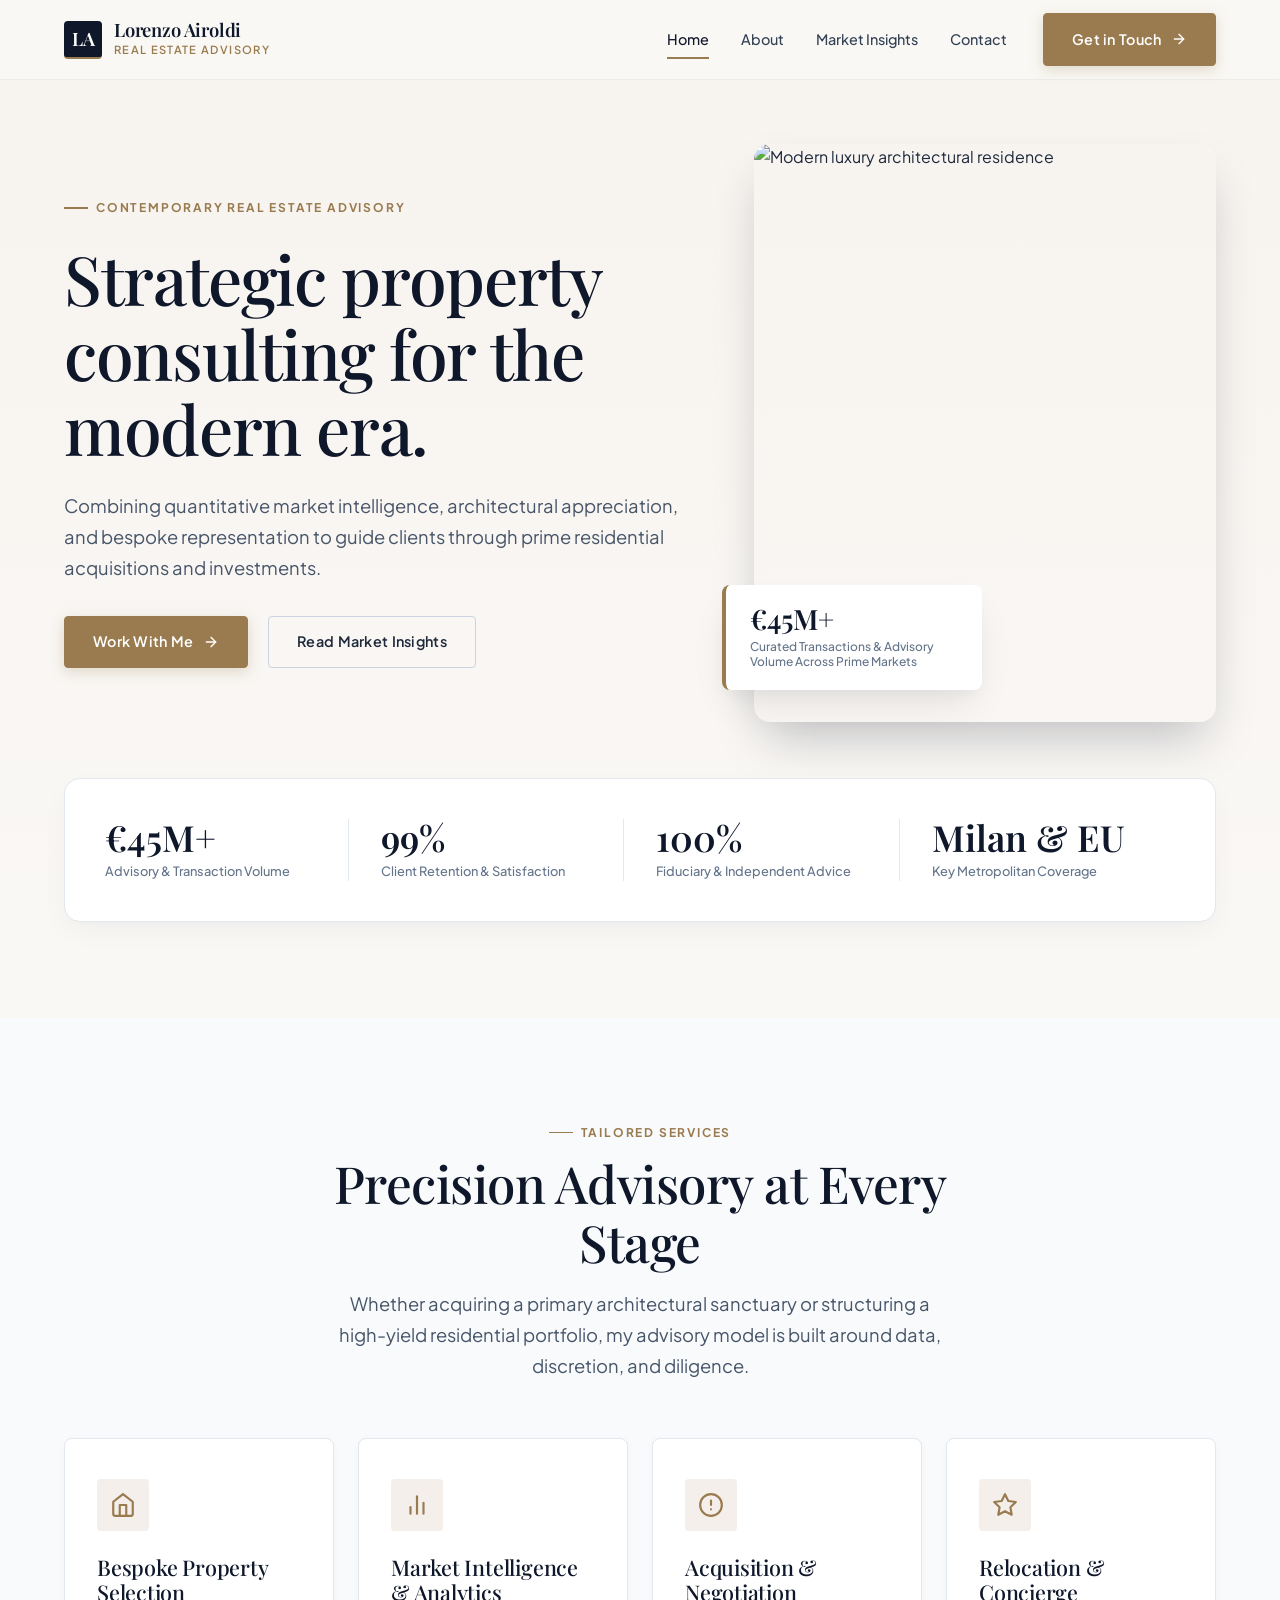
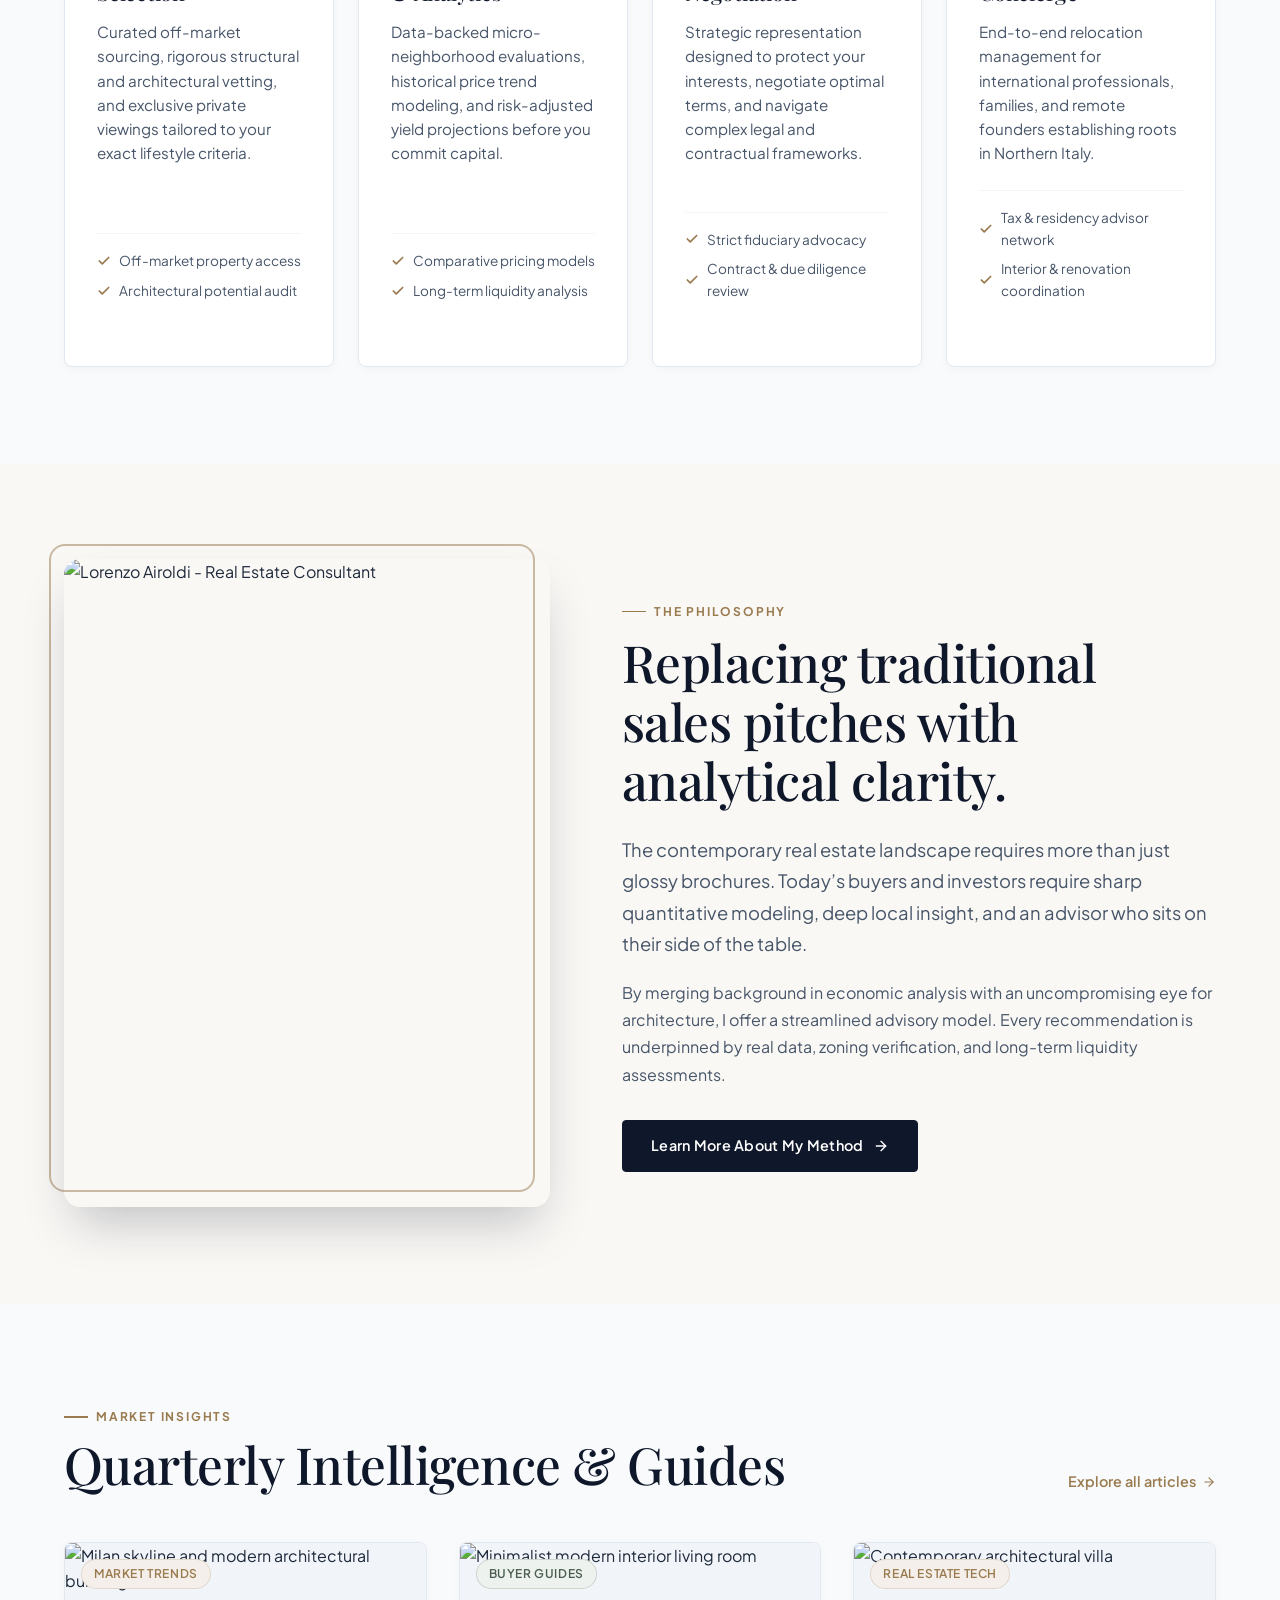
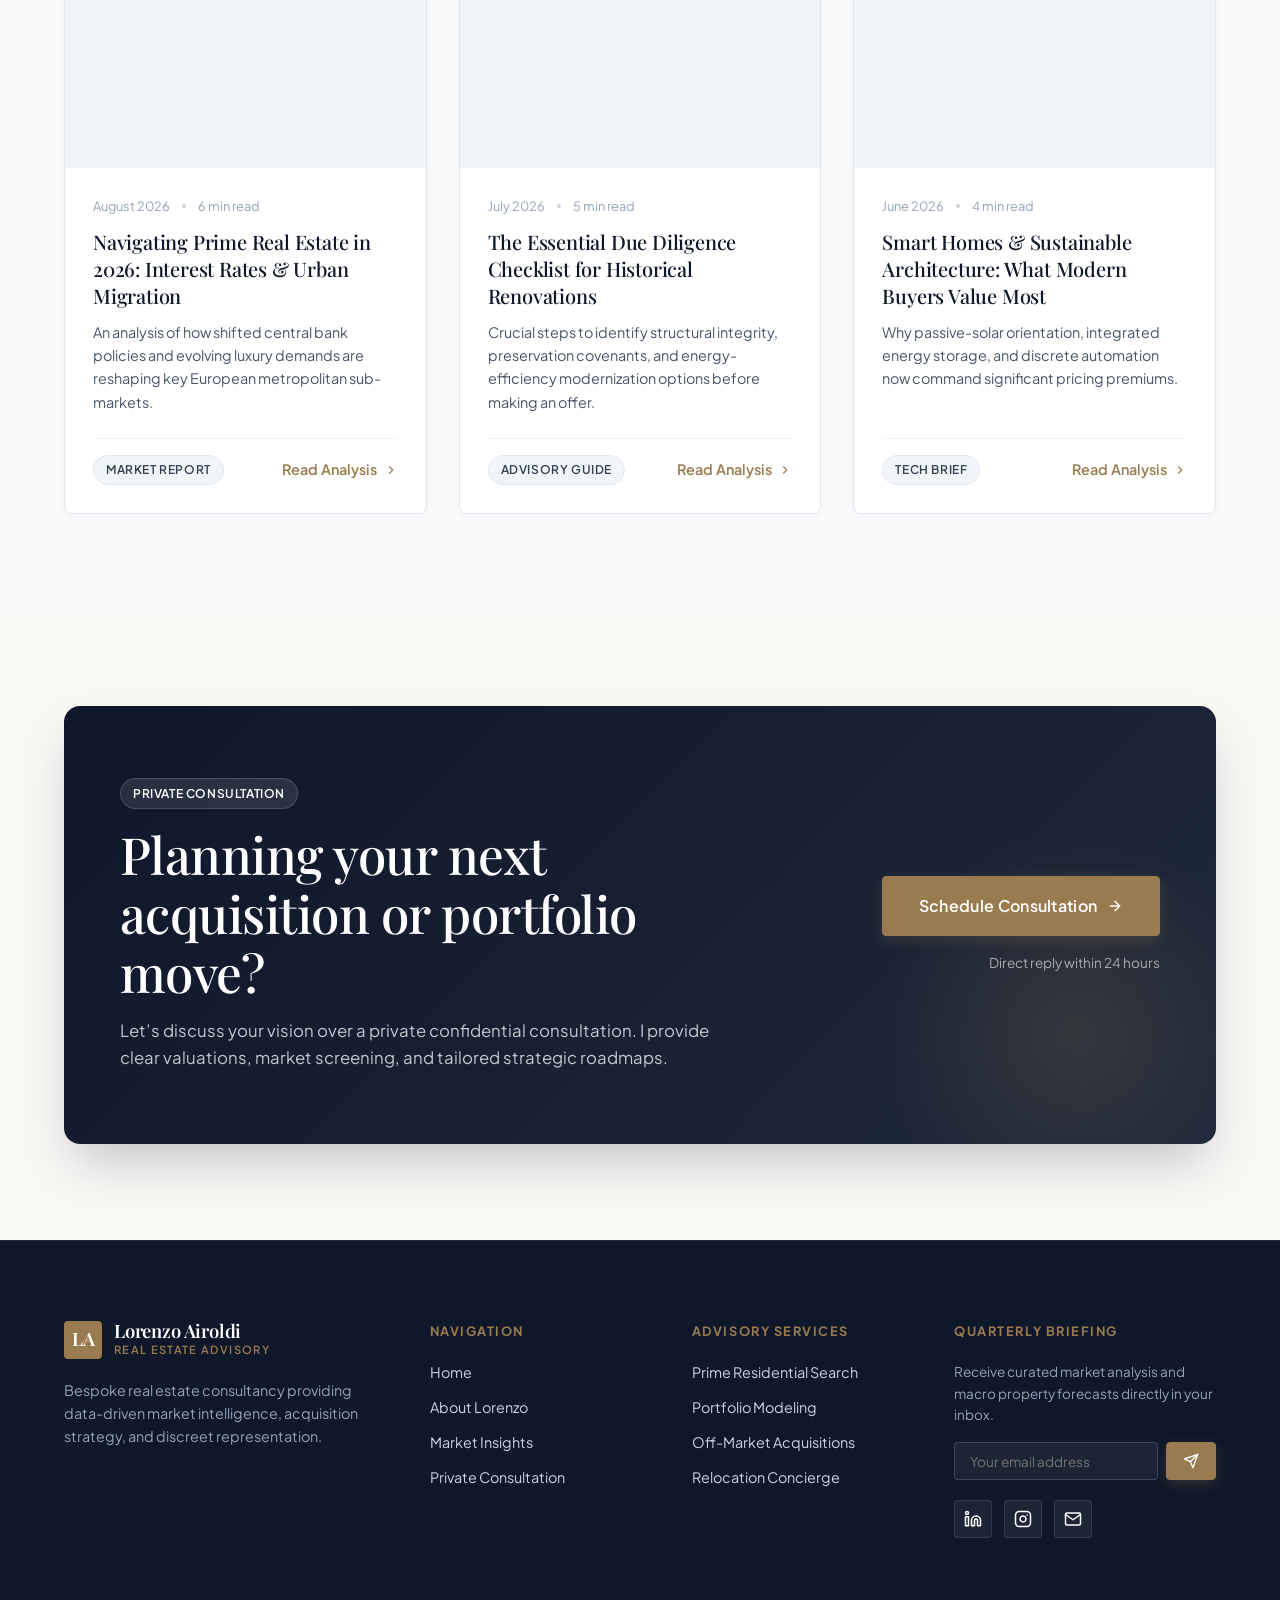
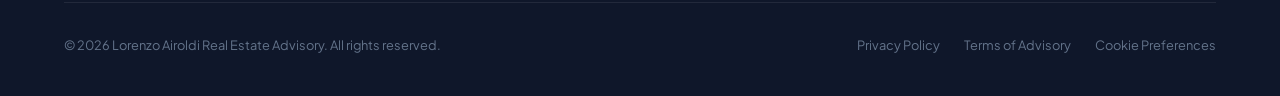
==== commit e1606238: "AG 1.0" ====
--- a/index.html
+++ b/index.html
@@ -1,1415 +1,588 @@
 <!DOCTYPE html>
 <html lang="en">
 <head>
-    <meta charset="UTF-8">
-    <meta name="viewport" content="width=device-width, initial-scale=1.0">
-    <title>Lorenzo Airoldi | Personal Website & Portfolio</title>
-    <meta name="description" content="Personal website and portfolio of Lorenzo Airoldi - Software developer, engineer, and creator.">
-    <meta name="author" content="Lorenzo Airoldi">
-
-    <!-- Open Graph / Meta -->
-    <meta property="og:type" content="website">
-    <meta property="og:title" content="Lorenzo Airoldi | Personal Website & Portfolio">
-    <meta property="og:description" content="Personal website and portfolio of Lorenzo Airoldi.">
-    <meta property="og:url" content="https://lorenzoairoldi27.github.io/">
-
-    <!-- Google Fonts -->
-    <link rel="preconnect" href="https://fonts.googleapis.com">
-    <link rel="preconnect" href="https://fonts.gstatic.com" crossorigin>
-    <link href="https://fonts.googleapis.com/css2?family=Noto+Sans:ital,wght@0,400;0,600;0,700;1,400;1,700&family=Roboto+Slab:wght@400;700;900&family=JetBrains+Mono:wght@400;500&display=swap" rel="stylesheet">
-
-    <style>
-        /* ==========================================================================
-           Hydejack Theme CSS Variables & Design System
-           ========================================================================== */
-        :root {
-            --font-family: 'Noto Sans', -apple-system, BlinkMacSystemFont, 'Segoe UI', Roboto, Helvetica, Arial, sans-serif;
-            --font-family-heading: 'Roboto Slab', Georgia, serif;
-            --code-font-family: 'JetBrains Mono', ui-monospace, Menlo, Monaco, Consolas, monospace;
-
-            --root-font-size: 16px;
-            --root-line-height: 1.75;
-            --sidebar-width: 21rem;
-
-            /* Accent & Theme Palette */
-            --accent-color: #4fb1ba;
-            --accent-color-faded: rgba(79, 177, 186, 0.45);
-            --accent-color-highlight: rgba(79, 177, 186, 0.12);
-            --accent-color-darkened: #36939b;
-            --theme-color: #193747;
-            --sidebar-bg-gradient: linear-gradient(145deg, #193747 0%, #10232e 100%);
-        }
-
-        /* Light Mode Defaults */
-        body, body.light-mode {
-            --body-color: #333333;
-            --body-bg: #ffffff;
-            --border-color: #ebebeb;
-            --border-color-dark: #dedede;
-            --gray: #777777;
-            --gray-bg: rgba(0, 0, 0, 0.035);
-            --gray-text: #666666;
-            --menu-text: #999999;
-            --card-bg: #ffffff;
-            --card-shadow: 0 4px 20px rgba(0, 0, 0, 0.06);
-            --card-shadow-hover: 0 10px 25px rgba(0, 0, 0, 0.12);
-            --code-bg: #f8f9fa;
-            --code-border: #e9ecef;
-            --pill-bg: #edf2f7;
-            --pill-text: #2d3748;
-        }
-
-        /* Dark Mode */
-        body.dark-mode {
-            --body-color: #d1d5db;
-            --body-bg: #161e23;
-            --border-color: #243038;
-            --border-color-dark: #2f3e48;
-            --gray: #9ca3af;
-            --gray-bg: rgba(255, 255, 255, 0.04);
-            --gray-text: #a0aec0;
-            --menu-text: #6b7280;
-            --card-bg: #1c272d;
-            --card-shadow: 0 4px 20px rgba(0, 0, 0, 0.35);
-            --card-shadow-hover: 0 10px 25px rgba(0, 0, 0, 0.5);
-            --code-bg: #11171a;
-            --code-border: #243038;
-            --pill-bg: #243038;
-            --pill-text: #e2e8f0;
-        }
-
-        /* Base Reset & Typography */
-        *, *::before, *::after {
-            box-sizing: border-box;
-            margin: 0;
-            padding: 0;
-        }
-
-        html {
-            font-family: var(--font-family);
-            font-size: var(--root-font-size);
-            line-height: var(--root-line-height);
-            scroll-behavior: smooth;
-        }
-
-        body {
-            color: var(--body-color);
-            background-color: var(--body-bg);
-            transition: background-color 0.3s ease, color 0.3s ease;
-            min-height: 100vh;
-            overflow-x: hidden;
-        }
-
-        h1, h2, h3, h4, h5, h6, .heading {
-            font-family: var(--font-family-heading);
-            font-weight: 700;
-            color: var(--body-color);
-            line-height: 1.3;
-        }
-
-        body.dark-mode h1, body.dark-mode h2, body.dark-mode h3 {
-            color: #f3f4f6;
-        }
-
-        h1 { font-size: 2.2rem; margin: 2rem 0 1rem; }
-        h2 { font-size: 1.6rem; margin: 3.5rem 0 1rem; }
-        h3 { font-size: 1.25rem; margin: 2rem 0 0.75rem; }
-        h4 { font-size: 1.1rem; margin: 1.5rem 0 0.5rem; }
-
-        p {
-            margin-top: 0;
-            margin-bottom: 1.25rem;
-        }
-
-        a {
-            color: var(--body-color);
-            text-decoration: underline;
-            text-decoration-color: var(--accent-color-faded);
-            text-underline-offset: 0.3rem;
-            text-decoration-thickness: 2px;
-            transition: all 0.2s ease;
-        }
-
-        a:hover {
-            color: var(--accent-color);
-            text-decoration-color: var(--accent-color);
-        }
-
-        a.no-hover {
-            text-decoration: none;
-        }
-
-        .lead {
-            font-size: 1.18rem;
-            line-height: 1.8;
-            color: var(--gray-text);
-            margin-bottom: 1.75rem;
-        }
-
-        hr, .hr {
-            border: 0;
-            border-top: 1px solid var(--border-color);
-            margin: 1.5rem 0 2.5rem 0;
-        }
-
-        .pb0 { padding-bottom: 0; }
-        .mt1 { margin-top: 1rem; }
-        .mt2 { margin-top: 2rem; }
-        .mb2 { margin-bottom: 2rem; }
-        .mb4 { margin-bottom: 4rem; }
-
-        /* ==========================================================================
-           Sidebar / Navigation Drawer (Hydejack Style)
-           ========================================================================== */
-        .sidebar {
-            position: fixed;
-            top: 0;
-            left: 0;
-            bottom: 0;
-            width: var(--sidebar-width);
-            z-index: 100;
-            display: flex;
-            flex-direction: column;
-            justify-content: center;
-            align-items: center;
-            text-align: center;
-            color: rgba(255, 255, 255, 0.85);
-            background: var(--theme-color);
-            background: var(--sidebar-bg-gradient);
-            box-shadow: 2px 0 15px rgba(0, 0, 0, 0.15);
-            transition: transform 0.35s cubic-bezier(0.4, 0, 0.2, 1);
-        }
-
-        .sidebar-bg-overlay {
-            position: absolute;
-            top: 0;
-            left: 0;
-            width: 100%;
-            height: 100%;
-            background-image: radial-gradient(circle at 50% 20%, rgba(79, 177, 186, 0.15), transparent 70%);
-            pointer-events: none;
-        }
-
-        .sidebar-sticky {
-            position: relative;
-            z-index: 2;
-            padding: 2.5rem 1.5rem;
-            width: 100%;
-            max-width: 20rem;
-            display: flex;
-            flex-direction: column;
-            align-items: center;
-        }
-
-        /* Avatar */
-        .avatar-wrap {
-            position: relative;
-            width: 120px;
-            height: 120px;
-            margin-bottom: 1.25rem;
-        }
-
-        .avatar {
-            width: 120px;
-            height: 120px;
-            border-radius: 50%;
-            object-fit: cover;
-            border: 3px solid rgba(255, 255, 255, 0.2);
-            box-shadow: 0 8px 24px rgba(0, 0, 0, 0.35);
-            transition: transform 0.3s ease, border-color 0.3s ease;
-            background-color: #244356;
-            display: flex;
-            align-items: center;
-            justify-content: center;
-        }
-
-        .avatar-wrap:hover .avatar {
-            transform: scale(1.04);
-            border-color: var(--accent-color);
-        }
-
-        .avatar-svg {
-            width: 60%;
-            height: 60%;
-            fill: #ffffff;
-        }
-
-        /* Sidebar Title & Underline */
-        .sidebar-title {
-            text-decoration: none;
-            color: #ffffff;
-            display: block;
-        }
-
-        .sidebar-title h2 {
-            margin: 0;
-            font-size: 1.55rem;
-            font-weight: 700;
-            letter-spacing: -0.01em;
-            color: #ffffff;
-        }
-
-        .sidebar-title::after {
-            content: "";
-            display: block;
-            border-bottom: 2px solid rgba(255, 255, 255, 0.25);
-            margin: 0.6rem auto 0.75rem;
-            width: 3.5rem;
-            transition: width 0.25s ease, border-color 0.25s ease;
-        }
-
-        .sidebar-title:hover::after {
-            width: 5rem;
-            border-color: var(--accent-color);
-        }
-
-        .sidebar-tagline {
-            font-size: 0.95rem;
-            color: rgba(255, 255, 255, 0.7);
-            margin-bottom: 1.75rem;
-            line-height: 1.4;
-        }
-
-        /* Navigation List */
-        .sidebar-nav {
-            width: 100%;
-            margin-bottom: 1.5rem;
-        }
-
-        .sidebar-nav ul {
-            list-style: none;
-            padding: 0;
-            display: flex;
-            flex-direction: column;
-            gap: 0.4rem;
-        }
-
-        .sidebar-nav-item {
-            display: block;
-            padding: 0.45rem 1rem;
-            color: rgba(255, 255, 255, 0.82);
-            text-decoration: none;
-            font-family: var(--font-family-heading);
-            font-size: 1.05rem;
-            font-weight: 700;
-            border-radius: 6px;
-            transition: all 0.2s ease;
-            position: relative;
-        }
-
-        .sidebar-nav-item:hover, .sidebar-nav-item.active {
-            color: #ffffff;
-            background: rgba(255, 255, 255, 0.1);
-            transform: translateX(4px);
-        }
-
-        .sidebar-nav-item.active {
-            color: var(--accent-color);
-            background: rgba(79, 177, 186, 0.15);
-        }
-
-        /* Social Icons */
-        .sidebar-social {
-            margin-top: 0.5rem;
-        }
-
-        .sidebar-social ul {
-            display: flex;
-            list-style: none;
-            gap: 0.6rem;
-            padding: 0;
-        }
-
-        .sidebar-social a {
-            display: flex;
-            align-items: center;
-            justify-content: center;
-            width: 2.4rem;
-            height: 2.4rem;
-            border-radius: 50%;
-            color: rgba(255, 255, 255, 0.75);
-            background: rgba(255, 255, 255, 0.08);
-            text-decoration: none;
-            transition: all 0.2s ease;
-        }
-
-        .sidebar-social a:hover {
-            color: #ffffff;
-            background: var(--accent-color);
-            transform: translateY(-3px);
-            box-shadow: 0 4px 12px rgba(0, 0, 0, 0.25);
-        }
-
-        .sidebar-social svg {
-            width: 1.15rem;
-            height: 1.15rem;
-            fill: currentColor;
-        }
-
-        /* ==========================================================================
-           Mobile Navbar & Drawer Toggle
-           ========================================================================== */
-        .navbar {
-            display: none;
-            position: fixed;
-            top: 0;
-            left: 0;
-            right: 0;
-            height: 3.75rem;
-            background-color: var(--body-bg);
-            border-bottom: 1px solid var(--border-color);
-            z-index: 90;
-            padding: 0 1.25rem;
-            align-items: center;
-            justify-content: space-between;
-            box-shadow: 0 2px 10px rgba(0, 0, 0, 0.05);
-        }
-
-        .nav-btn {
-            background: none;
-            border: none;
-            color: var(--body-color);
-            cursor: pointer;
-            padding: 0.5rem;
-            display: flex;
-            align-items: center;
-            justify-content: center;
-            border-radius: 6px;
-        }
-
-        .nav-btn svg {
-            width: 1.5rem;
-            height: 1.5rem;
-            fill: currentColor;
-        }
-
-        .nav-brand {
-            font-family: var(--font-family-heading);
-            font-weight: 700;
-            font-size: 1.1rem;
-            color: var(--body-color);
-            text-decoration: none;
-        }
-
-        .theme-toggle-btn {
-            background: none;
-            border: 1px solid var(--border-color);
-            color: var(--body-color);
-            cursor: pointer;
-            width: 2.25rem;
-            height: 2.25rem;
-            border-radius: 50%;
-            display: flex;
-            align-items: center;
-            justify-content: center;
-            transition: all 0.2s ease;
-        }
-
-        .theme-toggle-btn:hover {
-            border-color: var(--accent-color);
-            color: var(--accent-color);
-            background: var(--accent-color-highlight);
-        }
-
-        .theme-toggle-btn svg {
-            width: 1.15rem;
-            height: 1.15rem;
-            fill: currentColor;
-        }
-
-        /* Drawer Overlay */
-        .drawer-overlay {
-            display: none;
-            position: fixed;
-            top: 0;
-            left: 0;
-            right: 0;
-            bottom: 0;
-            background: rgba(0, 0, 0, 0.55);
-            backdrop-filter: blur(2px);
-            z-index: 95;
-            opacity: 0;
-            transition: opacity 0.3s ease;
-        }
-
-        .drawer-overlay.active {
-            display: block;
-            opacity: 1;
-        }
-
-        /* ==========================================================================
-           Main Content Layout
-           ========================================================================== */
-        .content {
-            margin-left: var(--sidebar-width);
-            max-width: 52rem;
-            padding: 5rem 3rem 8rem;
-            position: relative;
-        }
-
-        .content-header {
-            position: relative;
-            margin-bottom: 2.5rem;
-        }
-
-        .page-title {
-            margin: 0 0 0.5rem 0;
-            font-size: 2.75rem;
-            letter-spacing: -0.02em;
-        }
-
-        .floating-theme-switch {
-            position: fixed;
-            top: 2rem;
-            right: 2rem;
-            z-index: 80;
-        }
-
-        /* ==========================================================================
-           Hydejack Signature Elements: Notes, Cards & Badges
-           ========================================================================== */
-        /* Hydejack Callout Note */
-        .note {
-            position: relative;
-            background-color: var(--gray-bg);
-            border-left: 3px solid var(--accent-color);
-            padding: 1.25rem 1.5rem;
-            margin: 1.75rem 0;
-            border-radius: 0 8px 8px 0;
-            font-size: 0.98rem;
-            color: var(--body-color);
-        }
-
-        .note::before {
-            content: attr(data-title);
-            display: block;
-            font-size: 0.72rem;
-            font-weight: 700;
-            letter-spacing: 0.06em;
-            text-transform: uppercase;
-            color: var(--accent-color-darkened);
-            margin-bottom: 0.4rem;
-        }
-
-        body.dark-mode .note::before {
-            color: var(--accent-color);
-        }
-
-        .note p:last-child {
-            margin-bottom: 0;
-        }
-
-        /* Project Cards Grid */
-        .columns {
-            display: grid;
-            grid-template-columns: repeat(auto-fit, minmax(280px, 1fr));
-            gap: 1.75rem;
-            margin: 2rem 0;
-        }
-
-        .project-card {
-            background-color: var(--card-bg);
-            border: 1px solid var(--border-color);
-            border-radius: 10px;
-            overflow: hidden;
-            box-shadow: var(--card-shadow);
-            transition: transform 0.25s ease, box-shadow 0.25s ease, border-color 0.25s ease;
-            display: flex;
-            flex-direction: column;
-            height: 100%;
-        }
-
-        .project-card:hover {
-            transform: translateY(-5px);
-            box-shadow: var(--card-shadow-hover);
-            border-color: var(--accent-color-faded);
-        }
-
-        .project-card-img {
-            position: relative;
-            width: 100%;
-            padding-top: 56.25%; /* 16:9 Aspect Ratio */
-            background: linear-gradient(135deg, #203a43, #2c5364);
-            overflow: hidden;
-        }
-
-        .project-card-img .project-thumb-art {
-            position: absolute;
-            top: 0;
-            left: 0;
-            width: 100%;
-            height: 100%;
-            display: flex;
-            align-items: center;
-            justify-content: center;
-            color: #ffffff;
-            font-family: var(--font-family-heading);
-            font-size: 1.25rem;
-            font-weight: 700;
-            background: linear-gradient(135deg, #193747 0%, #2b5876 100%);
-        }
-
-        .project-card-body {
-            padding: 1.25rem 1.25rem 1.5rem;
-            display: flex;
-            flex-direction: column;
-            flex-grow: 1;
-        }
-
-        .project-card-title {
-            font-size: 1.2rem;
-            margin: 0 0 0.5rem 0;
-        }
-
-        .project-card-title a {
-            text-decoration: none;
-            color: var(--body-color);
-        }
-
-        .project-card-title a:hover {
-            color: var(--accent-color);
-        }
-
-        .project-card-text {
-            font-size: 0.95rem;
-            color: var(--gray-text);
-            line-height: 1.6;
-            margin-bottom: 1rem;
-            flex-grow: 1;
-        }
-
-        .project-tags {
-            display: flex;
-            flex-wrap: wrap;
-            gap: 0.4rem;
-            margin-bottom: 1rem;
-        }
-
-        .tag-pill {
-            font-size: 0.75rem;
-            font-family: var(--code-font-family);
-            background-color: var(--pill-bg);
-            color: var(--pill-text);
-            padding: 0.2rem 0.6rem;
-            border-radius: 4px;
-            font-weight: 500;
-        }
-
-        .project-links {
-            display: flex;
-            gap: 1rem;
-            font-size: 0.88rem;
-            font-weight: 600;
-            padding-top: 0.5rem;
-            border-top: 1px solid var(--border-color);
-        }
-
-        /* Timeline / Resume Section */
-        .timeline {
-            position: relative;
-            padding-left: 1.75rem;
-            margin: 2rem 0;
-        }
-
-        .timeline::before {
-            content: "";
-            position: absolute;
-            top: 0.5rem;
-            bottom: 0.5rem;
-            left: 0.35rem;
-            width: 2px;
-            background-color: var(--border-color);
-        }
-
-        .timeline-item {
-            position: relative;
-            margin-bottom: 2.25rem;
-        }
-
-        .timeline-item:last-child {
-            margin-bottom: 0;
-        }
-
-        .timeline-marker {
-            position: absolute;
-            left: -1.75rem;
-            top: 0.35rem;
-            width: 0.85rem;
-            height: 0.85rem;
-            border-radius: 50%;
-            background-color: var(--accent-color);
-            border: 3px solid var(--body-bg);
-            box-shadow: 0 0 0 2px var(--accent-color-faded);
-        }
-
-        .timeline-header {
-            display: flex;
-            flex-wrap: wrap;
-            justify-content: space-between;
-            align-items: baseline;
-            margin-bottom: 0.25rem;
-        }
-
-        .timeline-role {
-            font-size: 1.15rem;
-            font-weight: 700;
-            color: var(--body-color);
-            margin: 0;
-        }
-
-        .timeline-date {
-            font-size: 0.85rem;
-            font-family: var(--code-font-family);
-            color: var(--gray);
-            font-weight: 500;
-        }
-
-        .timeline-company {
-            font-size: 0.98rem;
-            color: var(--accent-color-darkened);
-            font-weight: 600;
-            margin-bottom: 0.6rem;
-        }
-
-        body.dark-mode .timeline-company {
-            color: var(--accent-color);
-        }
-
-        .timeline-desc {
-            font-size: 0.95rem;
-            color: var(--gray-text);
-            line-height: 1.65;
-        }
-
-        .timeline-desc ul {
-            padding-left: 1.25rem;
-            margin-top: 0.5rem;
-        }
-
-        .timeline-desc li {
-            margin-bottom: 0.35rem;
-        }
-
-        /* Skills Grid */
-        .skills-container {
-            display: grid;
-            grid-template-columns: repeat(auto-fit, minmax(220px, 1fr));
-            gap: 1.5rem;
-            margin: 1.5rem 0;
-        }
-
-        .skill-group {
-            background-color: var(--gray-bg);
-            border: 1px solid var(--border-color);
-            border-radius: 8px;
-            padding: 1.25rem;
-        }
-
-        .skill-group h4 {
-            margin-top: 0;
-            margin-bottom: 0.75rem;
-            font-size: 1rem;
-            color: var(--body-color);
-            border-bottom: 1px solid var(--border-color);
-            padding-bottom: 0.4rem;
-        }
-
-        .skill-list {
-            display: flex;
-            flex-wrap: wrap;
-            gap: 0.4rem;
-        }
-
-        .skill-badge {
-            font-size: 0.82rem;
-            padding: 0.25rem 0.65rem;
-            border-radius: 5px;
-            background-color: var(--card-bg);
-            border: 1px solid var(--border-color);
-            color: var(--body-color);
-            font-weight: 500;
-        }
-
-        /* Blog / Writing Section */
-        .post-list {
-            list-style: none;
-            padding: 0;
-            margin: 1.5rem 0;
-        }
-
-        .post-item {
-            padding: 1.25rem 0;
-            border-bottom: 1px solid var(--border-color);
-        }
-
-        .post-item:first-child {
-            padding-top: 0;
-        }
-
-        .post-date {
-            font-size: 0.85rem;
-            font-family: var(--code-font-family);
-            color: var(--gray);
-            margin-bottom: 0.35rem;
-            display: flex;
-            align-items: center;
-            gap: 0.75rem;
-        }
-
-        .post-title {
-            font-size: 1.2rem;
-            margin: 0 0 0.4rem 0;
-        }
-
-        .post-excerpt {
-            font-size: 0.95rem;
-            color: var(--gray-text);
-            margin: 0;
-            line-height: 1.6;
-        }
-
-        /* Hydejack Code Box */
-        .code-block {
-            background-color: var(--code-bg);
-            border: 1px solid var(--code-border);
-            border-radius: 8px;
-            overflow: hidden;
-            margin: 1.75rem 0;
-            font-family: var(--code-font-family);
-            box-shadow: var(--card-shadow);
-        }
-
-        .code-header {
-            background-color: var(--gray-bg);
-            border-bottom: 1px solid var(--code-border);
-            padding: 0.45rem 1rem;
-            font-size: 0.78rem;
-            color: var(--gray-text);
-            display: flex;
-            justify-content: space-between;
-            align-items: center;
-        }
-
-        .code-header-dots {
-            display: flex;
-            gap: 5px;
-        }
-
-        .code-header-dot {
-            width: 9px;
-            height: 9px;
-            border-radius: 50%;
-            background-color: var(--border-color-dark);
-        }
-
-        .code-content {
-            padding: 1.25rem;
-            overflow-x: auto;
-            font-size: 0.88rem;
-            line-height: 1.65;
-            color: var(--body-color);
-        }
-
-        .code-content pre {
-            margin: 0;
-            font-family: inherit;
-        }
-
-        .code-kw { color: #d73a49; }
-        .code-str { color: #032f62; }
-        .code-fn { color: #6f42c1; }
-        .code-cm { color: #6a737d; font-style: italic; }
-
-        body.dark-mode .code-kw { color: #ff7b72; }
-        body.dark-mode .code-str { color: #a5d6ff; }
-        body.dark-mode .code-fn { color: #d2a8ff; }
-        body.dark-mode .code-cm { color: #8b949e; }
-
-        /* Buttons & Actions */
-        .btn {
-            display: inline-flex;
-            align-items: center;
-            gap: 0.5rem;
-            padding: 0.65rem 1.25rem;
-            font-size: 0.95rem;
-            font-weight: 600;
-            font-family: var(--font-family);
-            border-radius: 6px;
-            text-decoration: none;
-            transition: all 0.2s ease;
-            cursor: pointer;
-            border: none;
-        }
-
-        .btn-primary {
-            background-color: var(--accent-color);
-            color: #ffffff;
-        }
-
-        .btn-primary:hover {
-            background-color: var(--accent-color-darkened);
-            color: #ffffff;
-            transform: translateY(-2px);
-            box-shadow: 0 4px 12px rgba(79, 177, 186, 0.35);
-        }
-
-        .btn-outline {
-            background-color: transparent;
-            border: 1px solid var(--border-color-dark);
-            color: var(--body-color);
-        }
-
-        .btn-outline:hover {
-            border-color: var(--accent-color);
-            color: var(--accent-color);
-            background-color: var(--accent-color-highlight);
-        }
-
-        .btn-group {
-            display: flex;
-            flex-wrap: wrap;
-            gap: 0.75rem;
-            margin: 1.5rem 0;
-        }
-
-        /* Footer */
-        .site-footer {
-            margin-top: 5rem;
-            padding-top: 2rem;
-            border-top: 1px solid var(--border-color);
-            font-size: 0.88rem;
-            color: var(--gray);
-            display: flex;
-            flex-wrap: wrap;
-            justify-content: space-between;
-            align-items: center;
-            gap: 1rem;
-        }
-
-        .back-to-top {
-            font-size: 0.85rem;
-            text-decoration: none;
-            color: var(--gray);
-            display: flex;
-            align-items: center;
-            gap: 0.3rem;
-        }
-
-        .back-to-top:hover {
-            color: var(--accent-color);
-        }
-
-        /* ==========================================================================
-           Responsive Media Queries
-           ========================================================================== */
-        @media (max-width: 64em) {
-            .navbar {
-                display: flex;
-            }
-
-            .sidebar {
-                transform: translateX(-100%);
-                width: 18.5rem;
-                box-shadow: 5px 0 25px rgba(0, 0, 0, 0.4);
-            }
-
-            .sidebar.opened {
-                transform: translateX(0);
-            }
-
-            .content {
-                margin-left: 0;
-                padding: 5.5rem 1.5rem 6rem;
-                max-width: 100%;
-            }
-
-            .page-title {
-                font-size: 2.1rem;
-            }
-
-            .floating-theme-switch {
-                display: none;
-            }
-        }
-
-        @media (min-width: 64.01em) and (max-width: 86em) {
-            .content {
-                padding: 6rem 2.5rem 8rem;
-            }
-        }
-
-        @media (min-width: 86.01em) {
-            .content {
-                padding: 7rem 4rem 10rem;
-                max-width: 56rem;
-            }
-        }
-
-        /* Print Stylesheet for Resume */
-        @media print {
-            .sidebar, .navbar, .drawer-overlay, .floating-theme-switch, .btn-group, .site-footer, .project-links {
-                display: none !important;
-            }
-            .content {
-                margin-left: 0 !important;
-                padding: 0 !important;
-                max-width: 100% !important;
-            }
-            body {
-                background: #ffffff !important;
-                color: #000000 !important;
-            }
-            a {
-                text-decoration: none !important;
-                color: #000000 !important;
-            }
-            .project-card, .skill-group, .note {
-                box-shadow: none !important;
-                border: 1px solid #ccc !important;
-            }
-        }
-    </style>
+  <meta charset="UTF-8">
+  <meta name="viewport" content="width=device-width, initial-scale=1.0">
+  <title>Lorenzo Airoldi | Modern Real Estate Consultant & Strategic Advisor</title>
+  <meta name="description" content="High-end real estate advisory, strategic property acquisition, and quantitative market insights for modern homeowners and investors.">
+  <meta name="author" content="Lorenzo Airoldi">
+
+  <!-- Open Graph -->
+  <meta property="og:type" content="website">
+  <meta property="og:title" content="Lorenzo Airoldi | Modern Real Estate Consultant">
+  <meta property="og:description" content="Strategic property acquisition, bespoke market analysis, and high-touch real estate advisory.">
+  <meta property="og:url" content="https://lorenzoairoldi27.github.io/">
+
+  <!-- Google Fonts -->
+  <link rel="preconnect" href="https://fonts.googleapis.com">
+  <link rel="preconnect" href="https://fonts.gstatic.com" crossorigin>
+  <link href="https://fonts.googleapis.com/css2?family=Cormorant+Garamond:ital,wght@0,400;0,600;1,400&family=Playfair+Display:ital,wght@0,500;0,600;0,700;1,400&family=Plus+Jakarta+Sans:wght@300;400;500;600;700&display=swap" rel="stylesheet">
+
+  <!-- Stylesheet -->
+  <link rel="stylesheet" href="css/style.css">
 </head>
 <body>
 
-    <!-- Mobile Top Navigation Bar -->
-    <header class="navbar" id="mobile-navbar">
-        <button class="nav-btn" id="drawer-toggle-btn" aria-label="Open Navigation Menu">
-            <svg viewBox="0 0 24 24"><path d="M3 18h18v-2H3v2zm0-5h18v-2H3v2zm0-7v2h18V6H3z"/></svg>
-        </button>
-        <a href="#about" class="nav-brand">Lorenzo Airoldi</a>
-        <button class="theme-toggle-btn" id="mobile-theme-toggle" aria-label="Toggle Dark Mode">
-            <svg class="sun-icon" viewBox="0 0 24 24"><path d="M12 7c-2.76 0-5 2.24-5 5s2.24 5 5 5 5-2.24 5-5-2.24-5-5-5zM2 13h2c.55 0 1-.45 1-1s-.45-1-1-1H2c-.55 0-1 .45-1 1s.45 1 1 1zm18 0h2c.55 0 1-.45 1-1s-.45-1-1-1h-2c-.55 0-1 .45-1 1s.45 1 1 1zM11 2v2c0 .55.45 1 1 1s1-.45 1-1V2c0-.55-.45-1-1-1s-1 .45-1 1zm0 18v2c0 .55.45 1 1 1s1-.45 1-1v-2c0-.55-.45-1-1-1s-1 .45-1 1zM5.99 4.58a.996.996 0 00-1.41 0 .996.996 0 000 1.41l1.06 1.06c.39.39 1.03.39 1.41 0s.39-1.03 0-1.41L5.99 4.58zm12.37 12.37a.996.996 0 00-1.41 0 .996.996 0 000 1.41l1.06 1.06c.39.39 1.03.39 1.41 0s.39-1.03 0-1.41l-1.06-1.06zm1.06-10.96a.996.996 0 000-1.41.996.996 0 00-1.41 0l-1.06 1.06c-.39.39-.39 1.03 0 1.41s1.03.39 1.41 0l1.06-1.06zM7.05 18.36l-1.06 1.06a.996.996 0 000 1.41c.39.39 1.03.39 1.41 0l1.06-1.06c.39-.39.39-1.03 0-1.41s-1.02-.39-1.41 0z"/></svg>
-        </button>
-    </header>
-
-    <!-- Mobile Drawer Overlay -->
-    <div class="drawer-overlay" id="drawer-overlay"></div>
-
-    <!-- Desktop Floating Theme Toggle -->
-    <div class="floating-theme-switch">
-        <button class="theme-toggle-btn" id="desktop-theme-toggle" title="Toggle Dark/Light Mode" aria-label="Toggle Dark/Light Mode">
-            <svg class="theme-icon" viewBox="0 0 24 24"><path d="M12 3c-4.97 0-9 4.03-9 9s4.03 9 9 9 9-4.03 9-9c0-.46-.04-.92-.1-1.36-.98 1.37-2.58 2.26-4.4 2.26-3.03 0-5.5-2.47-5.5-5.5 0-1.82.89-3.42 2.26-4.4-.44-.06-.9-.1-1.36-.1z"/></svg>
-        </button>
-    </div>
-
-    <!-- Hydejack Sidebar / Drawer -->
-    <aside class="sidebar" id="sidebar" role="banner">
-        <div class="sidebar-bg-overlay"></div>
-        <div class="sidebar-sticky">
-            <div class="avatar-wrap">
-                <div class="avatar">
-                    <svg class="avatar-svg" viewBox="0 0 24 24">
-                        <path d="M12 12c2.21 0 4-1.79 4-4s-1.79-4-4-4-4 1.79-4 4 1.79 4 4 4zm0 2c-2.67 0-8 1.34-8 4v2h16v-2c0-2.66-5.33-4-8-4z"/>
-                    </svg>
-                </div>
-            </div>
-
-            <a class="sidebar-title" href="#about">
-                <h2>Lorenzo Airoldi</h2>
-            </a>
-            <p class="sidebar-tagline">Software Developer & Tech Enthusiast</p>
-
-            <nav class="sidebar-nav" role="navigation">
-                <ul>
-                    <li><a href="#about" class="sidebar-nav-item active">About</a></li>
-                    <li><a href="#projects" class="sidebar-nav-item">Projects</a></li>
-                    <li><a href="#experience" class="sidebar-nav-item">Experience</a></li>
-                    <li><a href="#skills" class="sidebar-nav-item">Skills</a></li>
-                    <li><a href="#blog" class="sidebar-nav-item">Articles</a></li>
-                    <li><a href="#contact" class="sidebar-nav-item">Contact</a></li>
-                </ul>
-            </nav>
-
-            <div class="sidebar-social">
-                <ul>
-                    <li>
-                        <a href="https://github.com/lorenzoairoldi27" target="_blank" rel="noopener noreferrer" title="GitHub">
-                            <svg viewBox="0 0 24 24"><path d="M12 2C6.477 2 2 6.484 2 12.017c0 4.425 2.865 8.18 6.839 9.504.5.092.682-.217.682-.483 0-.237-.008-.868-.013-1.703-2.782.605-3.369-1.343-3.369-1.343-.454-1.158-1.11-1.466-1.11-1.466-.908-.62.069-.608.069-.608 1.003.07 1.53 1.032 1.53 1.032.892 1.53 2.341 1.088 2.91.832.092-.647.35-1.088.636-1.338-2.22-.253-4.555-1.113-4.555-4.951 0-1.093.39-1.988 1.029-2.688-.103-.253-.446-1.272.098-2.65 0 0 .84-.27 2.75 1.026A9.564 9.564 0 0112 6.844c.85.004 1.705.115 2.504.337 1.909-1.296 2.747-1.027 2.747-1.027.546 1.379.202 2.398.1 2.651.64.7 1.028 1.595 1.028 2.688 0 3.848-2.339 4.695-4.566 4.943.359.309.678.92.678 1.855 0 1.338-.012 2.419-.012 2.747 0 .268.18.58.688.482A10.019 10.019 0 0022 12.017C22 6.484 17.522 2 12 2z"/></svg>
-                        </a>
-                    </li>
-                    <li>
-                        <a href="https://linkedin.com/" target="_blank" rel="noopener noreferrer" title="LinkedIn">
-                            <svg viewBox="0 0 24 24"><path d="M19 3a2 2 0 0 1 2 2v14a2 2 0 0 1-2 2H5a2 2 0 0 1-2-2V5a2 2 0 0 1 2-2h14m-.5 15.5v-5.3a3.26 3.26 0 0 0-3.26-3.26c-.85 0-1.84.52-2.28 1.3v-1.11h-2.79v8.37h2.79v-4.93c0-.77.62-1.4 1.39-1.4a1.4 1.4 0 0 1 1.4 1.4v4.93h2.75M6.46 10.9v8.37H9.2V10.9H6.46M7.83 6.25c-.91 0-1.64.73-1.64 1.64s.73 1.64 1.64 1.64 1.64-.73 1.64-1.64-.73-1.64-1.64-1.64z"/></svg>
-                        </a>
-                    </li>
-                    <li>
-                        <a href="mailto:lorenzo.airoldi@example.com" title="Email">
-                            <svg viewBox="0 0 24 24"><path d="M20 4H4c-1.1 0-1.99.9-1.99 2L2 18c0 1.1.9 2 2 2h16c1.1 0 2-.9 2-2V6c0-1.1-.9-2-2-2zm0 4l-8 5-8-5V6l8 5 8-5v2z"/></svg>
-                        </a>
-                    </li>
-                </ul>
-            </div>
-        </div>
-    </aside>
-
-    <!-- Main Content Area -->
-    <main class="content" role="main">
-
-        <!-- Header / Introduction -->
-        <article class="page" id="about">
-            <header class="content-header">
-                <h1 class="page-title">Hi, I'm Lorenzo 👋</h1>
-                <div class="hr pb0"></div>
-            </header>
-
-            <p class="lead">
-                Welcome to my personal home on the web. I'm a developer passionate about building elegant software, distributed systems, and creative web solutions.
+  <!-- =========================================================================
+       Navigation Header
+       ========================================================================= -->
+  <header class="site-header">
+    <div class="container header-inner">
+      <a href="index.html" class="brand-logo" aria-label="Lorenzo Airoldi Home">
+        <div class="brand-monogram">LA</div>
+        <div class="brand-text">
+          <span class="brand-name">Lorenzo Airoldi</span>
+          <span class="brand-title">Real Estate Advisory</span>
+        </div>
+      </a>
+
+      <!-- Desktop Navigation -->
+      <nav class="nav-desktop" aria-label="Primary Navigation">
+        <div class="nav-links">
+          <a href="index.html" class="nav-link active">Home</a>
+          <a href="about.html" class="nav-link">About</a>
+          <a href="blog.html" class="nav-link">Market Insights</a>
+          <a href="contact.html" class="nav-link">Contact</a>
+        </div>
+        <a href="contact.html" class="btn btn-primary">
+          Get in Touch
+          <svg viewBox="0 0 24 24" fill="none" stroke="currentColor" stroke-width="2" stroke-linecap="round" stroke-linejoin="round">
+            <line x1="5" y1="12" x2="19" y2="12"></line>
+            <polyline points="12 5 19 12 12 19"></polyline>
+          </svg>
+        </a>
+      </nav>
+
+      <!-- Mobile Hamburger Button -->
+      <button class="mobile-toggle" aria-label="Open mobile menu">
+        <svg viewBox="0 0 24 24" fill="none" stroke="currentColor" stroke-width="2" stroke-linecap="round" stroke-linejoin="round">
+          <line x1="3" y1="12" x2="21" y2="12"></line>
+          <line x1="3" y1="6" x2="21" y2="6"></line>
+          <line x1="3" y1="18" x2="21" y2="18"></line>
+        </svg>
+      </button>
+    </div>
+  </header>
+
+  <!-- Mobile Backdrop & Drawer -->
+  <div class="mobile-backdrop"></div>
+  <aside class="mobile-menu" aria-label="Mobile Navigation Menu">
+    <div class="mobile-menu-header">
+      <div class="brand-logo">
+        <div class="brand-monogram">LA</div>
+        <div class="brand-text">
+          <span class="brand-name">Lorenzo Airoldi</span>
+          <span class="brand-title">Real Estate Advisory</span>
+        </div>
+      </div>
+      <button class="mobile-close-btn" aria-label="Close mobile menu" style="cursor:pointer; padding:0.5rem;">
+        <svg width="24" height="24" viewBox="0 0 24 24" fill="none" stroke="currentColor" stroke-width="2" stroke-linecap="round" stroke-linejoin="round">
+          <line x1="18" y1="6" x2="6" y2="18"></line>
+          <line x1="6" y1="6" x2="18" y2="18"></line>
+        </svg>
+      </button>
+    </div>
+
+    <nav class="mobile-nav-links">
+      <a href="index.html" class="mobile-nav-link active">Home</a>
+      <a href="about.html" class="mobile-nav-link">About Me</a>
+      <a href="blog.html" class="mobile-nav-link">Market Insights</a>
+      <a href="contact.html" class="mobile-nav-link">Contact & Booking</a>
+    </nav>
+
+    <div class="mobile-menu-footer">
+      <a href="contact.html" class="btn btn-primary" style="width:100%;">Schedule a Consultation</a>
+      <div style="font-size:0.85rem; color:var(--color-slate-500); text-align:center;">
+        Milano, Italy • contact@lorenzoairoldi.com
+      </div>
+    </div>
+  </aside>
+
+  <!-- =========================================================================
+       Hero Section
+       ========================================================================= -->
+  <section class="hero-home">
+    <div class="container">
+      <div class="hero-grid">
+        <div class="hero-content reveal">
+          <div class="text-eyebrow">Contemporary Real Estate Advisory</div>
+          <h1 class="heading-display">
+            Strategic property consulting for the modern era.
+          </h1>
+          <p class="text-lead">
+            Combining quantitative market intelligence, architectural appreciation, and bespoke representation to guide clients through prime residential acquisitions and investments.
+          </p>
+          <div class="hero-actions">
+            <a href="contact.html" class="btn btn-primary">
+              Work With Me
+              <svg viewBox="0 0 24 24" fill="none" stroke="currentColor" stroke-width="2" stroke-linecap="round" stroke-linejoin="round">
+                <line x1="5" y1="12" x2="19" y2="12"></line>
+                <polyline points="12 5 19 12 12 19"></polyline>
+              </svg>
+            </a>
+            <a href="blog.html" class="btn btn-secondary">
+              Read Market Insights
+            </a>
+          </div>
+        </div>
+
+        <div class="hero-visual reveal reveal-delay-2">
+          <div class="hero-image-wrapper">
+            <img 
+              src="https://images.unsplash.com/photo-1600585154340-be6161a56a0c?auto=format&fit=crop&w=1200&q=80" 
+              alt="Modern luxury architectural residence"
+              loading="eager"
+            >
+          </div>
+          <div class="hero-floating-badge">
+            <div class="floating-badge-value">€45M+</div>
+            <div class="floating-badge-label">Curated Transactions & Advisory Volume Across Prime Markets</div>
+          </div>
+        </div>
+      </div>
+
+      <!-- Stats Bar -->
+      <div class="stats-bar reveal reveal-delay-3">
+        <div class="stat-item">
+          <div class="stat-number">€45M+</div>
+          <div class="stat-label">Advisory & Transaction Volume</div>
+        </div>
+        <div class="stat-item">
+          <div class="stat-number">99%</div>
+          <div class="stat-label">Client Retention & Satisfaction</div>
+        </div>
+        <div class="stat-item">
+          <div class="stat-number">100%</div>
+          <div class="stat-label">Fiduciary & Independent Advice</div>
+        </div>
+        <div class="stat-item">
+          <div class="stat-number">Milan & EU</div>
+          <div class="stat-label">Key Metropolitan Coverage</div>
+        </div>
+      </div>
+    </div>
+  </section>
+
+  <!-- =========================================================================
+       Value Proposition & Core Services Overview
+       ========================================================================= -->
+  <section class="section section-light">
+    <div class="container">
+      <div class="section-heading-wrapper text-center reveal">
+        <div class="text-eyebrow">Tailored Services</div>
+        <h2 class="heading-1" style="margin-top:0.75rem; margin-bottom:1rem;">
+          Precision Advisory at Every Stage
+        </h2>
+        <p class="text-lead" style="max-width:620px; margin:0 auto;">
+          Whether acquiring a primary architectural sanctuary or structuring a high-yield residential portfolio, my advisory model is built around data, discretion, and diligence.
+        </p>
+      </div>
+
+      <div class="grid-4" style="margin-top:3.5rem;">
+        <!-- Service Card 1 -->
+        <div class="service-card reveal reveal-delay-1">
+          <div>
+            <div class="service-icon">
+              <svg viewBox="0 0 24 24" fill="none" stroke="currentColor" stroke-width="2" stroke-linecap="round" stroke-linejoin="round">
+                <path d="m3 9 9-7 9 7v11a2 2 0 0 1-2 2H5a2 2 0 0 1-2-2z"></path>
+                <polyline points="9 22 9 12 15 12 15 22"></polyline>
+              </svg>
+            </div>
+            <h3 class="service-title">Bespoke Property Selection</h3>
+            <p class="service-desc">
+              Curated off-market sourcing, rigorous structural and architectural vetting, and exclusive private viewings tailored to your exact lifestyle criteria.
             </p>
-
-            <div class="note" data-title="Highlights">
-                <p>
-                    I specialize in full-stack web development, clean software architecture, and modern developer tooling. Currently exploring new open source projects and systems engineering.
-                </p>
-            </div>
-
-            <p>
-                This space is where I showcase my latest projects, share technical notes and writings, and keep an up-to-date summary of my experience and technical skill set.
+          </div>
+          <div class="service-features">
+            <div class="service-feature-item">
+              <svg viewBox="0 0 24 24" fill="none" stroke="currentColor" stroke-width="3" stroke-linecap="round" stroke-linejoin="round"><polyline points="20 6 9 17 4 12"></polyline></svg>
+              <span>Off-market property access</span>
+            </div>
+            <div class="service-feature-item">
+              <svg viewBox="0 0 24 24" fill="none" stroke="currentColor" stroke-width="3" stroke-linecap="round" stroke-linejoin="round"><polyline points="20 6 9 17 4 12"></polyline></svg>
+              <span>Architectural potential audit</span>
+            </div>
+          </div>
+        </div>
+
+        <!-- Service Card 2 -->
+        <div class="service-card reveal reveal-delay-2">
+          <div>
+            <div class="service-icon">
+              <svg viewBox="0 0 24 24" fill="none" stroke="currentColor" stroke-width="2" stroke-linecap="round" stroke-linejoin="round">
+                <line x1="18" y1="20" x2="18" y2="10"></line>
+                <line x1="12" y1="20" x2="12" y2="4"></line>
+                <line x1="6" y1="20" x2="6" y2="14"></line>
+              </svg>
+            </div>
+            <h3 class="service-title">Market Intelligence & Analytics</h3>
+            <p class="service-desc">
+              Data-backed micro-neighborhood evaluations, historical price trend modeling, and risk-adjusted yield projections before you commit capital.
             </p>
-
-            <div class="btn-group">
-                <a href="#projects" class="btn btn-primary">View Projects</a>
-                <a href="#experience" class="btn btn-outline">Check Résumé</a>
-                <a href="mailto:lorenzo.airoldi@example.com" class="btn btn-outline">Get in Touch</a>
-            </div>
+          </div>
+          <div class="service-features">
+            <div class="service-feature-item">
+              <svg viewBox="0 0 24 24" fill="none" stroke="currentColor" stroke-width="3" stroke-linecap="round" stroke-linejoin="round"><polyline points="20 6 9 17 4 12"></polyline></svg>
+              <span>Comparative pricing models</span>
+            </div>
+            <div class="service-feature-item">
+              <svg viewBox="0 0 24 24" fill="none" stroke="currentColor" stroke-width="3" stroke-linecap="round" stroke-linejoin="round"><polyline points="20 6 9 17 4 12"></polyline></svg>
+              <span>Long-term liquidity analysis</span>
+            </div>
+          </div>
+        </div>
+
+        <!-- Service Card 3 -->
+        <div class="service-card reveal reveal-delay-3">
+          <div>
+            <div class="service-icon">
+              <svg viewBox="0 0 24 24" fill="none" stroke="currentColor" stroke-width="2" stroke-linecap="round" stroke-linejoin="round">
+                <circle cx="12" cy="12" r="10"></circle>
+                <line x1="12" y1="8" x2="12" y2="12"></line>
+                <line x1="12" y1="16" x2="12.01" y2="16"></line>
+              </svg>
+            </div>
+            <h3 class="service-title">Acquisition & Negotiation</h3>
+            <p class="service-desc">
+              Strategic representation designed to protect your interests, negotiate optimal terms, and navigate complex legal and contractual frameworks.
+            </p>
+          </div>
+          <div class="service-features">
+            <div class="service-feature-item">
+              <svg viewBox="0 0 24 24" fill="none" stroke="currentColor" stroke-width="3" stroke-linecap="round" stroke-linejoin="round"><polyline points="20 6 9 17 4 12"></polyline></svg>
+              <span>Strict fiduciary advocacy</span>
+            </div>
+            <div class="service-feature-item">
+              <svg viewBox="0 0 24 24" fill="none" stroke="currentColor" stroke-width="3" stroke-linecap="round" stroke-linejoin="round"><polyline points="20 6 9 17 4 12"></polyline></svg>
+              <span>Contract & due diligence review</span>
+            </div>
+          </div>
+        </div>
+
+        <!-- Service Card 4 -->
+        <div class="service-card reveal reveal-delay-4">
+          <div>
+            <div class="service-icon">
+              <svg viewBox="0 0 24 24" fill="none" stroke="currentColor" stroke-width="2" stroke-linecap="round" stroke-linejoin="round">
+                <polygon points="12 2 15.09 8.26 22 9.27 17 14.14 18.18 21.02 12 17.77 5.82 21.02 7 14.14 2 9.27 8.91 8.26 12 2"></polygon>
+              </svg>
+            </div>
+            <h3 class="service-title">Relocation & Concierge</h3>
+            <p class="service-desc">
+              End-to-end relocation management for international professionals, families, and remote founders establishing roots in Northern Italy.
+            </p>
+          </div>
+          <div class="service-features">
+            <div class="service-feature-item">
+              <svg viewBox="0 0 24 24" fill="none" stroke="currentColor" stroke-width="3" stroke-linecap="round" stroke-linejoin="round"><polyline points="20 6 9 17 4 12"></polyline></svg>
+              <span>Tax & residency advisor network</span>
+            </div>
+            <div class="service-feature-item">
+              <svg viewBox="0 0 24 24" fill="none" stroke="currentColor" stroke-width="3" stroke-linecap="round" stroke-linejoin="round"><polyline points="20 6 9 17 4 12"></polyline></svg>
+              <span>Interior & renovation coordination</span>
+            </div>
+          </div>
+        </div>
+      </div>
+    </div>
+  </section>
+
+  <!-- =========================================================================
+       Editorial Split / The Contemporary Approach
+       ========================================================================= -->
+  <section class="section section-warm">
+    <div class="container">
+      <div class="bio-split">
+        <div class="reveal">
+          <div class="bio-portrait-container">
+            <div class="bio-portrait">
+              <img 
+                src="https://images.unsplash.com/photo-1507003211169-0a1dd7228f2d?auto=format&fit=crop&w=900&q=80" 
+                alt="Lorenzo Airoldi - Real Estate Consultant"
+              >
+            </div>
+            <div class="bio-portrait-frame"></div>
+          </div>
+        </div>
+
+        <div class="reveal reveal-delay-2">
+          <div class="text-eyebrow">The Philosophy</div>
+          <h2 class="heading-1" style="margin-top:0.75rem; margin-bottom:1.5rem;">
+            Replacing traditional sales pitches with analytical clarity.
+          </h2>
+          <p class="text-lead" style="margin-bottom:1.25rem;">
+            The contemporary real estate landscape requires more than just glossy brochures. Today’s buyers and investors require sharp quantitative modeling, deep local insight, and an advisor who sits on their side of the table.
+          </p>
+          <p style="color:var(--color-slate-600); margin-bottom:2rem; line-height:1.7;">
+            By merging background in economic analysis with an uncompromising eye for architecture, I offer a streamlined advisory model. Every recommendation is underpinned by real data, zoning verification, and long-term liquidity assessments.
+          </p>
+          <div style="display:flex; align-items:center; gap:1.5rem;">
+            <a href="about.html" class="btn btn-dark">
+              Learn More About My Method
+              <svg viewBox="0 0 24 24" fill="none" stroke="currentColor" stroke-width="2" stroke-linecap="round" stroke-linejoin="round">
+                <line x1="5" y1="12" x2="19" y2="12"></line>
+                <polyline points="12 5 19 12 12 19"></polyline>
+              </svg>
+            </a>
+          </div>
+        </div>
+      </div>
+    </div>
+  </section>
+
+  <!-- =========================================================================
+       Featured Market Insights (Teaser Grid)
+       ========================================================================= -->
+  <section class="section section-light">
+    <div class="container">
+      <div class="flex-between reveal" style="align-items:flex-end; margin-bottom:3rem; flex-wrap:wrap; gap:1rem;">
+        <div>
+          <div class="text-eyebrow">Market Insights</div>
+          <h2 class="heading-1" style="margin-top:0.5rem;">Quarterly Intelligence & Guides</h2>
+        </div>
+        <a href="blog.html" class="btn-link">
+          Explore all articles
+          <svg viewBox="0 0 24 24" fill="none" stroke="currentColor" stroke-width="2" stroke-linecap="round" stroke-linejoin="round">
+            <line x1="5" y1="12" x2="19" y2="12"></line>
+            <polyline points="12 5 19 12 12 19"></polyline>
+          </svg>
+        </a>
+      </div>
+
+      <div class="grid-3">
+        <!-- Article 1 -->
+        <article class="insight-card reveal reveal-delay-1">
+          <div class="insight-media">
+            <span class="badge badge-bronze insight-category-badge">Market Trends</span>
+            <img 
+              src="https://images.unsplash.com/photo-1545324418-cc1a3fa10c00?auto=format&fit=crop&w=800&q=80" 
+              alt="Milan skyline and modern architectural buildings"
+            >
+          </div>
+          <div class="insight-content">
+            <div>
+              <div class="insight-meta">
+                <span>August 2026</span>
+                <span class="insight-meta-dot"></span>
+                <span>6 min read</span>
+              </div>
+              <h3 class="insight-title">
+                <a href="article.html">Navigating Prime Real Estate in 2026: Interest Rates & Urban Migration</a>
+              </h3>
+              <p class="insight-excerpt">
+                An analysis of how shifted central bank policies and evolving luxury demands are reshaping key European metropolitan sub-markets.
+              </p>
+            </div>
+            <div class="insight-footer">
+              <span class="badge badge-slate">Market Report</span>
+              <a href="article.html" class="btn-link">
+                Read Analysis
+                <svg viewBox="0 0 24 24" fill="none" stroke="currentColor" stroke-width="2"><polyline points="9 18 15 12 9 6"></polyline></svg>
+              </a>
+            </div>
+          </div>
         </article>
 
-        <!-- Projects Showcase Section -->
-        <section id="projects" class="mb4">
-            <h2>Featured Projects</h2>
-            <p class="lead">A selection of things I've built and contributed to.</p>
-
-            <div class="columns">
-                <!-- Project 1 -->
-                <div class="project-card">
-                    <div class="project-card-img">
-                        <div class="project-thumb-art">
-                            <span>🚀 Web App Platform</span>
-                        </div>
-                    </div>
-                    <div class="project-card-body">
-                        <h3 class="project-card-title">
-                            <a href="https://github.com/lorenzoairoldi27" target="_blank" rel="noopener noreferrer">Full-Stack Cloud Dashboard</a>
-                        </h3>
-                        <p class="project-card-text">
-                            A modern analytics dashboard featuring real-time data visualization, REST API integration, and responsive user interfaces.
-                        </p>
-                        <div class="project-tags">
-                            <span class="tag-pill">TypeScript</span>
-                            <span class="tag-pill">React</span>
-                            <span class="tag-pill">Node.js</span>
-                            <span class="tag-pill">Tailwind</span>
-                        </div>
-                        <div class="project-links">
-                            <a href="https://github.com/lorenzoairoldi27" target="_blank" rel="noopener noreferrer">Source Code →</a>
-                            <a href="#projects">Live Demo →</a>
-                        </div>
-                    </div>
-                </div>
-
-                <!-- Project 2 -->
-                <div class="project-card">
-                    <div class="project-card-img">
-                        <div class="project-thumb-art" style="background: linear-gradient(135deg, #1f4037, #99f2c8);">
-                            <span style="color: #10232e;">⚡ CLI & Automation</span>
-                        </div>
-                    </div>
-                    <div class="project-card-body">
-                        <h3 class="project-card-title">
-                            <a href="https://github.com/lorenzoairoldi27" target="_blank" rel="noopener noreferrer">DevTools CLI Suite</a>
-                        </h3>
-                        <p class="project-card-text">
-                            A lightweight command-line utility built for automating developer workflows, scaffolding repositories, and managing local environment configs.
-                        </p>
-                        <div class="project-tags">
-                            <span class="tag-pill">Python</span>
-                            <span class="tag-pill">CLI</span>
-                            <span class="tag-pill">Docker</span>
-                            <span class="tag-pill">CI/CD</span>
-                        </div>
-                        <div class="project-links">
-                            <a href="https://github.com/lorenzoairoldi27" target="_blank" rel="noopener noreferrer">Source Code →</a>
-                            <a href="#projects">Docs →</a>
-                        </div>
-                    </div>
-                </div>
-            </div>
-        </section>
-
-        <!-- Experience / Resume Section -->
-        <section id="experience" class="mb4">
-            <h2>Experience & Education</h2>
-            <p class="lead">My professional trajectory and academic background.</p>
-
-            <div class="timeline">
-                <!-- Timeline Item 1 -->
-                <div class="timeline-item">
-                    <div class="timeline-marker"></div>
-                    <div class="timeline-header">
-                        <h3 class="timeline-role">Software Developer</h3>
-                        <span class="timeline-date">2024 — Present</span>
-                    </div>
-                    <div class="timeline-company">Tech Solutions & Innovation</div>
-                    <div class="timeline-desc">
-                        <ul>
-                            <li>Designed and implemented scalable backend services and responsive client web applications.</li>
-                            <li>Collaborated with cross-functional teams to improve performance and code quality across microservices.</li>
-                            <li>Integrated automated CI/CD deployment pipelines using GitHub Actions and containerization.</li>
-                        </ul>
-                    </div>
-                </div>
-
-                <!-- Timeline Item 2 -->
-                <div class="timeline-item">
-                    <div class="timeline-marker"></div>
-                    <div class="timeline-header">
-                        <h3 class="timeline-role">B.Sc. in Computer Science</h3>
-                        <span class="timeline-date">2020 — 2024</span>
-                    </div>
-                    <div class="timeline-company">University / Institute</div>
-                    <div class="timeline-desc">
-                        <p>Focused on algorithms, distributed computing, database systems, and software engineering principles. Completed capstone thesis on modern web architectures.</p>
-                    </div>
-                </div>
-            </div>
-
-            <div class="btn-group">
-                <button class="btn btn-outline" onclick="window.print()">
-                    <svg style="width:16px;height:16px;fill:currentColor;" viewBox="0 0 24 24"><path d="M19 8H5c-1.66 0-3 1.34-3 3v6h4v4h12v-4h4v-6c0-1.66-1.34-3-3-3zm-3 11H8v-5h8v5zm3-7c-.55 0-1-.45-1-1s.45-1 1-1 1 .45 1 1-.45 1-1 1zm-1-9H6v4h12V3z"/></svg>
-                    Print / Save Résumé (PDF)
-                </button>
-            </div>
-        </section>
-
-        <!-- Technical Skills Section -->
-        <section id="skills" class="mb4">
-            <h2>Technical Skills</h2>
-            <p class="lead">Technologies, tools, and methodologies I work with.</p>
-
-            <div class="skills-container">
-                <div class="skill-group">
-                    <h4>Languages</h4>
-                    <div class="skill-list">
-                        <span class="skill-badge">JavaScript</span>
-                        <span class="skill-badge">TypeScript</span>
-                        <span class="skill-badge">Python</span>
-                        <span class="skill-badge">HTML5 / CSS3</span>
-                        <span class="skill-badge">SQL</span>
-                        <span class="skill-badge">C / C++</span>
-                    </div>
-                </div>
-
-                <div class="skill-group">
-                    <h4>Frameworks & Libraries</h4>
-                    <div class="skill-list">
-                        <span class="skill-badge">React</span>
-                        <span class="skill-badge">Node.js</span>
-                        <span class="skill-badge">Express</span>
-                        <span class="skill-badge">Next.js</span>
-                        <span class="skill-badge">Tailwind CSS</span>
-                    </div>
-                </div>
-
-                <div class="skill-group">
-                    <h4>Tools & DevOps</h4>
-                    <div class="skill-list">
-                        <span class="skill-badge">Git & GitHub</span>
-                        <span class="skill-badge">Docker</span>
-                        <span class="skill-badge">Linux / Bash</span>
-                        <span class="skill-badge">CI / CD</span>
-                        <span class="skill-badge">VS Code</span>
-                    </div>
-                </div>
-            </div>
-        </section>
-
-        <!-- Code Block Showcase (Hydejack Signature) -->
-        <section class="mb4">
-            <h2>Clean Code & Architecture</h2>
-            <p>Here is an example snippet demonstrating modern JavaScript asynchronous flow:</p>
-
-            <div class="code-block">
-                <div class="code-header">
-                    <span>fetchData.ts</span>
-                    <div class="code-header-dots">
-                        <div class="code-header-dot"></div>
-                        <div class="code-header-dot"></div>
-                        <div class="code-header-dot"></div>
-                    </div>
-                </div>
-                <div class="code-content">
-                    <pre><code><span class="code-cm">// Asynchronous service request handler</span>
-<span class="code-kw">export async function</span> <span class="code-fn">getUserProfile</span>(userId: <span class="code-str">string</span>) {
-  <span class="code-kw">try</span> {
-    <span class="code-kw">const</span> response = <span class="code-kw">await</span> <span class="code-fn">fetch</span>(<span class="code-str">`/api/users/${userId}`</span>);
-    <span class="code-kw">if</span> (!response.ok) <span class="code-kw">throw new Error</span>(<span class="code-str">"Failed to load user"</span>);
-    <span class="code-kw">return await</span> response.<span class="code-fn">json</span>();
-  } <span class="code-kw">catch</span> (err) {
-    console.<span class="code-fn">error</span>(<span class="code-str">"Error retrieving profile:"</span>, err);
-  }
-}</code></pre>
-                </div>
-            </div>
-        </section>
-
-        <!-- Blog / Writing Section -->
-        <section id="blog" class="mb4">
-            <h2>Recent Articles</h2>
-            <p class="lead">Thoughts, tutorials, and insights on development.</p>
-
-            <ul class="post-list">
-                <li class="post-item">
-                    <div class="post-date">
-                        <span>August 2026</span> • <span>4 min read</span>
-                    </div>
-                    <h3 class="post-title">
-                        <a href="#blog">Building Lightweight & Responsive Portfolios with Semantic HTML</a>
-                    </h3>
-                    <p class="post-excerpt">
-                        How focusing on clean HTML5 structure and modern CSS variables yields blistering fast performance and exceptional mobile accessibility.
-                    </p>
-                </li>
-
-                <li class="post-item">
-                    <div class="post-date">
-                        <span>May 2026</span> • <span>6 min read</span>
-                    </div>
-                    <h3 class="post-title">
-                        <a href="#blog">Effective CI/CD Pipeline Practices with GitHub Actions</a>
-                    </h3>
-                    <p class="post-excerpt">
-                        A walkthrough on structuring modular GitHub workflows for automated testing, container builds, and static site deployment.
-                    </p>
-                </li>
-            </ul>
-        </section>
-
-        <!-- Contact Section -->
-        <section id="contact" class="mb4">
-            <h2>Get in Touch</h2>
-            <p class="lead">Interested in collaborating or have a question? Feel free to reach out!</p>
-
-            <div class="note" data-title="Contact Details">
-                <p>
-                    I'm always open to discussing new opportunities, open-source projects, or tech topics.
-                </p>
-                <p class="mt1">
-                    <strong>Email:</strong> <a href="mailto:lorenzo.airoldi@example.com">lorenzo.airoldi@example.com</a><br>
-                    <strong>GitHub:</strong> <a href="https://github.com/lorenzoairoldi27" target="_blank" rel="noopener noreferrer">@lorenzoairoldi27</a>
-                </p>
-            </div>
-
-            <div class="btn-group">
-                <a href="mailto:lorenzo.airoldi@example.com" class="btn btn-primary">Send Me an Email</a>
-                <a href="https://github.com/lorenzoairoldi27" target="_blank" rel="noopener noreferrer" class="btn btn-outline">Visit GitHub Profile</a>
-            </div>
-        </section>
-
-        <!-- Footer -->
-        <footer class="site-footer">
+        <!-- Article 2 -->
+        <article class="insight-card reveal reveal-delay-2">
+          <div class="insight-media">
+            <span class="badge badge-olive insight-category-badge">Buyer Guides</span>
+            <img 
+              src="https://images.unsplash.com/photo-1600607687939-ce8a6c25118c?auto=format&fit=crop&w=800&q=80" 
+              alt="Minimalist modern interior living room"
+            >
+          </div>
+          <div class="insight-content">
             <div>
-                © <span id="current-year">2026</span> Lorenzo Airoldi. Built with inspiration from <a href="https://hydejack.com/" target="_blank" rel="noopener noreferrer">Hydejack</a>.
-            </div>
-            <a href="#about" class="back-to-top">
-                Back to top ↑
-            </a>
-        </footer>
-
-    </main>
-
-    <!-- Interactive Scripts -->
-    <script>
-        // Set dynamic current year
-        document.getElementById('current-year').textContent = new Date().getFullYear();
-
-        // Mobile Drawer Toggle Functionality
-        const drawerToggleBtn = document.getElementById('drawer-toggle-btn');
-        const sidebar = document.getElementById('sidebar');
-        const drawerOverlay = document.getElementById('drawer-overlay');
-        const navLinks = document.querySelectorAll('.sidebar-nav-item');
-
-        function toggleDrawer() {
-            const isOpen = sidebar.classList.toggle('opened');
-            drawerOverlay.classList.toggle('active', isOpen);
-            document.body.style.overflow = isOpen ? 'hidden' : '';
-        }
-
-        function closeDrawer() {
-            sidebar.classList.remove('opened');
-            drawerOverlay.classList.remove('active');
-            document.body.style.overflow = '';
-        }
-
-        if (drawerToggleBtn) {
-            drawerToggleBtn.addEventListener('click', toggleDrawer);
-        }
-        if (drawerOverlay) {
-            drawerOverlay.addEventListener('click', closeDrawer);
-        }
-
-        // Close mobile drawer when clicking a navigation link
-        navLinks.forEach(link => {
-            link.addEventListener('click', () => {
-                if (window.innerWidth <= 1024) {
-                    closeDrawer();
-                }
-            });
-        });
-
-        // Dark / Light Mode Theme Switching
-        const mobileThemeToggle = document.getElementById('mobile-theme-toggle');
-        const desktopThemeToggle = document.getElementById('desktop-theme-toggle');
-
-        function initTheme() {
-            const savedTheme = localStorage.getItem('theme');
-            if (savedTheme === 'dark' || (!savedTheme && window.matchMedia('(prefers-color-scheme: dark)').matches)) {
-                document.body.classList.add('dark-mode');
-                document.body.classList.remove('light-mode');
-            } else {
-                document.body.classList.add('light-mode');
-                document.body.classList.remove('dark-mode');
-            }
-        }
-
-        function toggleTheme() {
-            const isDark = document.body.classList.contains('dark-mode');
-            if (isDark) {
-                document.body.classList.remove('dark-mode');
-                document.body.classList.add('light-mode');
-                localStorage.setItem('theme', 'light');
-            } else {
-                document.body.classList.remove('light-mode');
-                document.body.classList.add('dark-mode');
-                localStorage.setItem('theme', 'dark');
-            }
-        }
-
-        initTheme();
-
-        if (mobileThemeToggle) mobileThemeToggle.addEventListener('click', toggleTheme);
-        if (desktopThemeToggle) desktopThemeToggle.addEventListener('click', toggleTheme);
-
-        // Active Navigation Item Tracking on Scroll
-        const sections = document.querySelectorAll('article[id], section[id]');
-        window.addEventListener('scroll', () => {
-            let current = '';
-            const scrollY = window.pageYOffset;
-
-            sections.forEach(section => {
-                const sectionTop = section.offsetTop - 120;
-                const sectionHeight = section.offsetHeight;
-                if (scrollY >= sectionTop && scrollY < sectionTop + sectionHeight) {
-                    current = section.getAttribute('id');
-                }
-            });
-
-            navLinks.forEach(link => {
-                link.classList.remove('active');
-                if (link.getAttribute('href') === `#${current}`) {
-                    link.classList.add('active');
-                }
-            });
-        });
-    </script>
+              <div class="insight-meta">
+                <span>July 2026</span>
+                <span class="insight-meta-dot"></span>
+                <span>5 min read</span>
+              </div>
+              <h3 class="insight-title">
+                <a href="article.html">The Essential Due Diligence Checklist for Historical Renovations</a>
+              </h3>
+              <p class="insight-excerpt">
+                Crucial steps to identify structural integrity, preservation covenants, and energy-efficiency modernization options before making an offer.
+              </p>
+            </div>
+            <div class="insight-footer">
+              <span class="badge badge-slate">Advisory Guide</span>
+              <a href="article.html" class="btn-link">
+                Read Analysis
+                <svg viewBox="0 0 24 24" fill="none" stroke="currentColor" stroke-width="2"><polyline points="9 18 15 12 9 6"></polyline></svg>
+              </a>
+            </div>
+          </div>
+        </article>
+
+        <!-- Article 3 -->
+        <article class="insight-card reveal reveal-delay-3">
+          <div class="insight-media">
+            <span class="badge badge-bronze insight-category-badge">Real Estate Tech</span>
+            <img 
+              src="https://images.unsplash.com/photo-1512917774080-9991f1c4c750?auto=format&fit=crop&w=800&q=80" 
+              alt="Contemporary architectural villa"
+            >
+          </div>
+          <div class="insight-content">
+            <div>
+              <div class="insight-meta">
+                <span>June 2026</span>
+                <span class="insight-meta-dot"></span>
+                <span>4 min read</span>
+              </div>
+              <h3 class="insight-title">
+                <a href="article.html">Smart Homes & Sustainable Architecture: What Modern Buyers Value Most</a>
+              </h3>
+              <p class="insight-excerpt">
+                Why passive-solar orientation, integrated energy storage, and discrete automation now command significant pricing premiums.
+              </p>
+            </div>
+            <div class="insight-footer">
+              <span class="badge badge-slate">Tech Brief</span>
+              <a href="article.html" class="btn-link">
+                Read Analysis
+                <svg viewBox="0 0 24 24" fill="none" stroke="currentColor" stroke-width="2"><polyline points="9 18 15 12 9 6"></polyline></svg>
+              </a>
+            </div>
+          </div>
+        </article>
+      </div>
+    </div>
+  </section>
+
+  <!-- =========================================================================
+       Quick Contact Banner
+       ========================================================================= -->
+  <section class="section section-warm">
+    <div class="container">
+      <div class="cta-banner reveal">
+        <div class="cta-grid">
+          <div>
+            <div class="badge badge-dark" style="margin-bottom:1rem;">Private Consultation</div>
+            <h2 class="heading-1 text-white" style="margin-bottom:1rem;">
+              Planning your next acquisition or portfolio move?
+            </h2>
+            <p class="text-white-muted" style="font-size:1.05rem; line-height:1.6;">
+              Let’s discuss your vision over a private confidential consultation. I provide clear valuations, market screening, and tailored strategic roadmaps.
+            </p>
+          </div>
+          <div class="cta-actions">
+            <a href="contact.html" class="btn btn-primary" style="padding:1rem 2.25rem; font-size:1rem;">
+              Schedule Consultation
+              <svg viewBox="0 0 24 24" fill="none" stroke="currentColor" stroke-width="2" stroke-linecap="round" stroke-linejoin="round">
+                <line x1="5" y1="12" x2="19" y2="12"></line>
+                <polyline points="12 5 19 12 12 19"></polyline>
+              </svg>
+            </a>
+            <span style="font-size:0.85rem; color:rgba(255,255,255,0.6);">Direct reply within 24 hours</span>
+          </div>
+        </div>
+      </div>
+    </div>
+  </section>
+
+  <!-- =========================================================================
+       Global Footer
+       ========================================================================= -->
+  <footer class="site-footer">
+    <div class="container">
+      <div class="footer-grid">
+        <!-- Brand Narrative -->
+        <div class="footer-brand">
+          <div class="brand-logo" style="color:var(--color-white);">
+            <div class="brand-monogram" style="background-color:var(--color-bronze); color:var(--color-white);">LA</div>
+            <div class="brand-text">
+              <span class="brand-name text-white">Lorenzo Airoldi</span>
+              <span class="brand-title" style="color:var(--color-bronze);">Real Estate Advisory</span>
+            </div>
+          </div>
+          <p>
+            Bespoke real estate consultancy providing data-driven market intelligence, acquisition strategy, and discreet representation.
+          </p>
+        </div>
+
+        <!-- Navigation Links -->
+        <div>
+          <div class="footer-heading">Navigation</div>
+          <div class="footer-nav">
+            <a href="index.html" class="footer-link">Home</a>
+            <a href="about.html" class="footer-link">About Lorenzo</a>
+            <a href="blog.html" class="footer-link">Market Insights</a>
+            <a href="contact.html" class="footer-link">Private Consultation</a>
+          </div>
+        </div>
+
+        <!-- Areas of Practice -->
+        <div>
+          <div class="footer-heading">Advisory Services</div>
+          <div class="footer-nav">
+            <a href="about.html" class="footer-link">Prime Residential Search</a>
+            <a href="about.html" class="footer-link">Portfolio Modeling</a>
+            <a href="about.html" class="footer-link">Off-Market Acquisitions</a>
+            <a href="about.html" class="footer-link">Relocation Concierge</a>
+          </div>
+        </div>
+
+        <!-- Direct Connect & Newsletter -->
+        <div>
+          <div class="footer-heading">Quarterly Briefing</div>
+          <p style="font-size:0.85rem; color:var(--color-slate-400); margin-bottom:1rem;">
+            Receive curated market analysis and macro property forecasts directly in your inbox.
+          </p>
+          <form class="newsletter-form" style="display:flex; gap:0.5rem; margin-bottom:1.25rem;">
+            <input 
+              type="email" 
+              placeholder="Your email address" 
+              required 
+              style="background:rgba(255,255,255,0.06); border:1px solid rgba(255,255,255,0.15); padding:0.6rem 0.9rem; border-radius:var(--radius-sm); color:var(--color-white); font-size:0.85rem; flex:1;"
+            >
+            <button type="submit" class="btn btn-primary" style="padding:0.6rem 1rem;" aria-label="Subscribe to newsletter">
+              <svg viewBox="0 0 24 24" fill="none" stroke="currentColor" stroke-width="2" stroke-linecap="round" stroke-linejoin="round">
+                <line x1="22" y1="2" x2="11" y2="13"></line>
+                <polygon points="22 2 15 22 11 13 2 9 22 2"></polygon>
+              </svg>
+            </button>
+          </form>
+
+          <div class="footer-socials">
+            <a href="https://linkedin.com" target="_blank" rel="noopener noreferrer" class="social-icon-btn" aria-label="LinkedIn Profile">
+              <svg viewBox="0 0 24 24" fill="none" stroke="currentColor" stroke-width="2" stroke-linecap="round" stroke-linejoin="round">
+                <path d="M16 8a6 6 0 0 1 6 6v7h-4v-7a2 2 0 0 0-2-2 2 2 0 0 0-2 2v7h-4v-7a6 6 0 0 1 6-6z"></path>
+                <rect x="2" y="9" width="4" height="12"></rect>
+                <circle cx="4" cy="4" r="2"></circle>
+              </svg>
+            </a>
+            <a href="https://instagram.com" target="_blank" rel="noopener noreferrer" class="social-icon-btn" aria-label="Instagram Profile">
+              <svg viewBox="0 0 24 24" fill="none" stroke="currentColor" stroke-width="2" stroke-linecap="round" stroke-linejoin="round">
+                <rect x="2" y="2" width="20" height="20" rx="5" ry="5"></rect>
+                <path d="M16 11.37A4 4 0 1 1 12.63 8 4 4 0 0 1 16 11.37z"></path>
+                <line x1="17.5" y1="6.5" x2="17.51" y2="6.5"></line>
+              </svg>
+            </a>
+            <a href="mailto:contact@lorenzoairoldi.com" class="social-icon-btn" aria-label="Direct Email">
+              <svg viewBox="0 0 24 24" fill="none" stroke="currentColor" stroke-width="2" stroke-linecap="round" stroke-linejoin="round">
+                <path d="M4 4h16c1.1 0 2 .9 2 2v12c0 1.1-.9 2-2 2H4c-1.1 0-2-.9-2-2V6c0-1.1.9-2 2-2z"></path>
+                <polyline points="22,6 12,13 2,6"></polyline>
+              </svg>
+            </a>
+          </div>
+        </div>
+      </div>
+
+      <div class="footer-bottom">
+        <div>© 2026 Lorenzo Airoldi Real Estate Advisory. All rights reserved.</div>
+        <div style="display:flex; gap:1.5rem;">
+          <a href="#" style="color:inherit;">Privacy Policy</a>
+          <a href="#" style="color:inherit;">Terms of Advisory</a>
+          <a href="#" style="color:inherit;">Cookie Preferences</a>
+        </div>
+      </div>
+    </div>
+  </footer>
+
+  <!-- Scripts -->
+  <script src="js/main.js"></script>
 </body>
 </html>
--- a/css/style.css
+++ b/css/style.css
@@ -0,0 +1,1775 @@
+/* ==========================================================================
+   LORENZO AIROLDI | MODERN REAL ESTATE CONSULTING
+   Design System & Master Stylesheet
+   ========================================================================== */
+
+/* --------------------------------------------------------------------------
+   1. CSS Custom Properties / Design Tokens
+   -------------------------------------------------------------------------- */
+:root {
+  /* Color Palette */
+  --color-slate-900: #0F172A;
+  --color-slate-800: #1E293B;
+  --color-slate-700: #334155;
+  --color-slate-600: #475569;
+  --color-slate-500: #64748B;
+  --color-slate-400: #94A3B8;
+  --color-slate-300: #CBD5E1;
+  --color-slate-200: #E2E8F0;
+  --color-slate-100: #F1F5F9;
+  --color-slate-50:  #F8FAFC;
+  
+  --color-warm-bg:   #FAF8F5;
+  --color-white:     #FFFFFF;
+  
+  /* Brand Accents */
+  --color-bronze:       #9A7B4F;
+  --color-bronze-hover: #83653A;
+  --color-bronze-light: #F4EFEA;
+  --color-bronze-glow:  rgba(154, 123, 79, 0.15);
+  
+  --color-olive:       #4A5D4E;
+  --color-olive-hover: #3B4B3F;
+  --color-olive-light: #EEF2EF;
+
+  /* Typography */
+  --font-serif: 'Playfair Display', 'Cormorant Garamond', Georgia, serif;
+  --font-sans:  'Plus Jakarta Sans', -apple-system, BlinkMacSystemFont, 'Segoe UI', Roboto, sans-serif;
+  
+  /* Radii */
+  --radius-sm: 4px;
+  --radius-md: 8px;
+  --radius-lg: 16px;
+  --radius-xl: 24px;
+  --radius-full: 9999px;
+
+  /* Shadows */
+  --shadow-subtle: 0 2px 10px rgba(15, 23, 42, 0.03);
+  --shadow-card:   0 10px 30px -5px rgba(15, 23, 42, 0.05), 0 2px 6px -2px rgba(15, 23, 42, 0.02);
+  --shadow-hover:  0 20px 40px -10px rgba(15, 23, 42, 0.10), 0 8px 16px -4px rgba(15, 23, 42, 0.04);
+  --shadow-deep:   0 25px 50px -12px rgba(15, 23, 42, 0.25);
+  
+  /* Transitions */
+  --transition-fast: 0.2s cubic-bezier(0.16, 1, 0.3, 1);
+  --transition-smooth: 0.35s cubic-bezier(0.16, 1, 0.3, 1);
+  --transition-slow: 0.6s cubic-bezier(0.16, 1, 0.3, 1);
+
+  /* Layout Containers */
+  --max-width: 1200px;
+  --header-height: 80px;
+}
+
+/* --------------------------------------------------------------------------
+   2. Reset & Global Base
+   -------------------------------------------------------------------------- */
+*, *::before, *::after {
+  box-sizing: border-box;
+  margin: 0;
+  padding: 0;
+}
+
+html {
+  font-family: var(--font-sans);
+  font-size: 16px;
+  line-height: 1.6;
+  scroll-behavior: smooth;
+  -webkit-font-smoothing: antialiased;
+  -moz-osx-font-smoothing: grayscale;
+}
+
+body {
+  background-color: var(--color-warm-bg);
+  color: var(--color-slate-800);
+  min-height: 100vh;
+  display: flex;
+  flex-direction: column;
+  overflow-x: hidden;
+}
+
+img {
+  max-width: 100%;
+  height: auto;
+  display: block;
+}
+
+a {
+  color: inherit;
+  text-decoration: none;
+  transition: color var(--transition-fast);
+}
+
+button, input, select, textarea {
+  font-family: inherit;
+  font-size: inherit;
+  color: inherit;
+  border: none;
+  outline: none;
+  background: none;
+}
+
+ul, ol {
+  list-style: none;
+}
+
+/* --------------------------------------------------------------------------
+   3. Typography Utilities
+   -------------------------------------------------------------------------- */
+h1, h2, h3, h4, h5, h6 {
+  font-family: var(--font-serif);
+  font-weight: 500;
+  line-height: 1.2;
+  color: var(--color-slate-900);
+  letter-spacing: -0.01em;
+}
+
+.heading-display {
+  font-size: clamp(2.5rem, 5.5vw, 4.25rem);
+  font-weight: 500;
+  line-height: 1.1;
+  letter-spacing: -0.02em;
+}
+
+.heading-1 {
+  font-size: clamp(2.25rem, 4vw, 3.25rem);
+  line-height: 1.15;
+}
+
+.heading-2 {
+  font-size: clamp(1.75rem, 3vw, 2.5rem);
+  line-height: 1.25;
+}
+
+.heading-3 {
+  font-size: clamp(1.25rem, 2vw, 1.75rem);
+  line-height: 1.35;
+}
+
+.heading-4 {
+  font-size: 1.15rem;
+  line-height: 1.4;
+}
+
+.text-eyebrow {
+  font-family: var(--font-sans);
+  font-size: 0.75rem;
+  font-weight: 700;
+  text-transform: uppercase;
+  letter-spacing: 0.15em;
+  color: var(--color-bronze);
+  display: inline-flex;
+  align-items: center;
+  gap: 0.5rem;
+}
+
+.text-eyebrow::before {
+  content: '';
+  display: inline-block;
+  width: 24px;
+  height: 1.5px;
+  background-color: var(--color-bronze);
+}
+
+.text-lead {
+  font-size: 1.15rem;
+  line-height: 1.7;
+  color: var(--color-slate-600);
+  font-weight: 400;
+}
+
+.text-muted {
+  color: var(--color-slate-500);
+}
+
+.text-white {
+  color: var(--color-white) !important;
+}
+
+.text-white-muted {
+  color: rgba(255, 255, 255, 0.75) !important;
+}
+
+/* --------------------------------------------------------------------------
+   4. Layout & Grid System
+   -------------------------------------------------------------------------- */
+.container {
+  width: 100%;
+  max-width: var(--max-width);
+  margin-left: auto;
+  margin-right: auto;
+  padding-left: 1.5rem;
+  padding-right: 1.5rem;
+}
+
+.container-narrow {
+  max-width: 860px;
+}
+
+.section {
+  padding-top: 6rem;
+  padding-bottom: 6rem;
+  position: relative;
+}
+
+.section-sm {
+  padding-top: 4rem;
+  padding-bottom: 4rem;
+}
+
+.section-dark {
+  background-color: var(--color-slate-900);
+  color: var(--color-white);
+}
+
+.section-slate {
+  background-color: var(--color-slate-800);
+  color: var(--color-white);
+}
+
+.section-light {
+  background-color: var(--color-slate-50);
+}
+
+.section-warm {
+  background-color: var(--color-warm-bg);
+}
+
+.grid-2 {
+  display: grid;
+  grid-template-columns: repeat(2, 1fr);
+  gap: 2.5rem;
+}
+
+.grid-3 {
+  display: grid;
+  grid-template-columns: repeat(3, 1fr);
+  gap: 2rem;
+}
+
+.grid-4 {
+  display: grid;
+  grid-template-columns: repeat(4, 1fr);
+  gap: 1.5rem;
+}
+
+.flex {
+  display: flex;
+}
+
+.flex-center {
+  display: flex;
+  align-items: center;
+  justify-content: center;
+}
+
+.flex-between {
+  display: flex;
+  align-items: center;
+  justify-content: space-between;
+}
+
+.flex-col {
+  display: flex;
+  flex-direction: column;
+}
+
+.gap-sm { gap: 0.75rem; }
+.gap-md { gap: 1.5rem; }
+.gap-lg { gap: 2.5rem; }
+
+/* --------------------------------------------------------------------------
+   5. Buttons & Badges
+   -------------------------------------------------------------------------- */
+.btn {
+  display: inline-flex;
+  align-items: center;
+  justify-content: center;
+  gap: 0.6rem;
+  padding: 0.85rem 1.75rem;
+  font-size: 0.9rem;
+  font-weight: 600;
+  letter-spacing: 0.02em;
+  border-radius: var(--radius-sm);
+  cursor: pointer;
+  transition: all var(--transition-smooth);
+  position: relative;
+  text-decoration: none;
+  white-space: nowrap;
+}
+
+.btn svg {
+  width: 16px;
+  height: 16px;
+  transition: transform var(--transition-fast);
+}
+
+.btn:hover svg {
+  transform: translateX(3px);
+}
+
+.btn-primary {
+  background-color: var(--color-bronze);
+  color: var(--color-white);
+  border: 1px solid var(--color-bronze);
+  box-shadow: 0 4px 14px rgba(154, 123, 79, 0.25);
+}
+
+.btn-primary:hover {
+  background-color: var(--color-bronze-hover);
+  border-color: var(--color-bronze-hover);
+  box-shadow: 0 6px 20px rgba(154, 123, 79, 0.35);
+  transform: translateY(-1px);
+}
+
+.btn-dark {
+  background-color: var(--color-slate-900);
+  color: var(--color-white);
+  border: 1px solid var(--color-slate-900);
+}
+
+.btn-dark:hover {
+  background-color: var(--color-slate-800);
+  border-color: var(--color-slate-800);
+  transform: translateY(-1px);
+}
+
+.btn-secondary {
+  background-color: transparent;
+  color: var(--color-slate-800);
+  border: 1px solid var(--color-slate-300);
+}
+
+.btn-secondary:hover {
+  border-color: var(--color-slate-800);
+  background-color: rgba(30, 41, 59, 0.04);
+  transform: translateY(-1px);
+}
+
+.btn-secondary-light {
+  background-color: transparent;
+  color: var(--color-white);
+  border: 1px solid rgba(255, 255, 255, 0.3);
+}
+
+.btn-secondary-light:hover {
+  border-color: var(--color-white);
+  background-color: rgba(255, 255, 255, 0.1);
+  transform: translateY(-1px);
+}
+
+.btn-link {
+  padding: 0;
+  background: none;
+  border: none;
+  color: var(--color-bronze);
+  font-weight: 600;
+  display: inline-flex;
+  align-items: center;
+  gap: 0.4rem;
+  font-size: 0.9rem;
+}
+
+.btn-link:hover {
+  color: var(--color-bronze-hover);
+}
+
+.btn-link svg {
+  width: 14px;
+  height: 14px;
+  transition: transform var(--transition-fast);
+}
+
+.btn-link:hover svg {
+  transform: translateX(4px);
+}
+
+/* Badges */
+.badge {
+  display: inline-flex;
+  align-items: center;
+  gap: 0.4rem;
+  padding: 0.3rem 0.75rem;
+  font-size: 0.75rem;
+  font-weight: 600;
+  border-radius: var(--radius-full);
+  text-transform: uppercase;
+  letter-spacing: 0.05em;
+}
+
+.badge-bronze {
+  background-color: var(--color-bronze-light);
+  color: var(--color-bronze);
+  border: 1px solid rgba(154, 123, 79, 0.2);
+}
+
+.badge-olive {
+  background-color: var(--color-olive-light);
+  color: var(--color-olive);
+  border: 1px solid rgba(74, 93, 78, 0.2);
+}
+
+.badge-slate {
+  background-color: var(--color-slate-100);
+  color: var(--color-slate-700);
+  border: 1px solid var(--color-slate-200);
+}
+
+.badge-dark {
+  background-color: rgba(255, 255, 255, 0.1);
+  color: var(--color-white);
+  border: 1px solid rgba(255, 255, 255, 0.15);
+}
+
+/* --------------------------------------------------------------------------
+   6. Header & Navigation
+   -------------------------------------------------------------------------- */
+.site-header {
+  position: fixed;
+  top: 0;
+  left: 0;
+  width: 100%;
+  height: var(--header-height);
+  z-index: 1000;
+  background-color: rgba(250, 248, 245, 0.85);
+  backdrop-filter: blur(14px);
+  -webkit-backdrop-filter: blur(14px);
+  border-bottom: 1px solid rgba(30, 41, 59, 0.06);
+  transition: all var(--transition-smooth);
+}
+
+.site-header.scrolled {
+  height: 70px;
+  background-color: rgba(255, 255, 255, 0.95);
+  box-shadow: 0 4px 20px rgba(15, 23, 42, 0.06);
+}
+
+.header-inner {
+  height: 100%;
+  display: flex;
+  align-items: center;
+  justify-content: space-between;
+}
+
+.brand-logo {
+  display: flex;
+  align-items: center;
+  gap: 0.75rem;
+  text-decoration: none;
+  color: var(--color-slate-900);
+}
+
+.brand-monogram {
+  width: 38px;
+  height: 38px;
+  background-color: var(--color-slate-900);
+  color: var(--color-white);
+  font-family: var(--font-serif);
+  font-size: 1.15rem;
+  font-weight: 600;
+  display: flex;
+  align-items: center;
+  justify-content: center;
+  border-radius: var(--radius-sm);
+  border-bottom: 2px solid var(--color-bronze);
+  transition: transform var(--transition-fast);
+}
+
+.brand-logo:hover .brand-monogram {
+  transform: translateY(-1px);
+}
+
+.brand-text {
+  display: flex;
+  flex-direction: column;
+}
+
+.brand-name {
+  font-family: var(--font-serif);
+  font-size: 1.15rem;
+  font-weight: 600;
+  letter-spacing: -0.01em;
+  line-height: 1.1;
+}
+
+.brand-title {
+  font-size: 0.7rem;
+  text-transform: uppercase;
+  letter-spacing: 0.12em;
+  color: var(--color-bronze);
+  font-weight: 600;
+}
+
+.nav-desktop {
+  display: flex;
+  align-items: center;
+  gap: 2.25rem;
+}
+
+.nav-links {
+  display: flex;
+  align-items: center;
+  gap: 2rem;
+}
+
+.nav-link {
+  font-size: 0.9rem;
+  font-weight: 500;
+  color: var(--color-slate-700);
+  position: relative;
+  padding: 0.5rem 0;
+  transition: color var(--transition-fast);
+}
+
+.nav-link::after {
+  content: '';
+  position: absolute;
+  bottom: 0;
+  left: 0;
+  width: 0%;
+  height: 2px;
+  background-color: var(--color-bronze);
+  transition: width var(--transition-smooth);
+}
+
+.nav-link:hover,
+.nav-link.active {
+  color: var(--color-slate-900);
+}
+
+.nav-link:hover::after,
+.nav-link.active::after {
+  width: 100%;
+}
+
+/* Mobile Hamburger */
+.mobile-toggle {
+  display: none;
+  background: none;
+  border: none;
+  cursor: pointer;
+  padding: 0.5rem;
+  color: var(--color-slate-900);
+}
+
+.mobile-toggle svg {
+  width: 24px;
+  height: 24px;
+}
+
+/* Mobile Navigation Drawer */
+.mobile-menu {
+  position: fixed;
+  top: 0;
+  right: -100%;
+  width: 85%;
+  max-width: 380px;
+  height: 100vh;
+  background-color: var(--color-white);
+  box-shadow: -10px 0 30px rgba(0, 0, 0, 0.15);
+  z-index: 1100;
+  padding: 2.5rem 2rem;
+  display: flex;
+  flex-direction: column;
+  justify-content: space-between;
+  transition: right var(--transition-smooth);
+}
+
+.mobile-menu.open {
+  right: 0;
+}
+
+.mobile-backdrop {
+  position: fixed;
+  inset: 0;
+  background-color: rgba(15, 23, 42, 0.5);
+  backdrop-filter: blur(4px);
+  z-index: 1050;
+  opacity: 0;
+  pointer-events: none;
+  transition: opacity var(--transition-smooth);
+}
+
+.mobile-backdrop.open {
+  opacity: 1;
+  pointer-events: auto;
+}
+
+.mobile-menu-header {
+  display: flex;
+  align-items: center;
+  justify-content: space-between;
+  margin-bottom: 2.5rem;
+  padding-bottom: 1.25rem;
+  border-bottom: 1px solid var(--color-slate-200);
+}
+
+.mobile-nav-links {
+  display: flex;
+  flex-direction: column;
+  gap: 1.5rem;
+}
+
+.mobile-nav-link {
+  font-family: var(--font-serif);
+  font-size: 1.5rem;
+  color: var(--color-slate-900);
+  transition: color var(--transition-fast);
+}
+
+.mobile-nav-link.active,
+.mobile-nav-link:hover {
+  color: var(--color-bronze);
+}
+
+.mobile-menu-footer {
+  padding-top: 1.5rem;
+  border-top: 1px solid var(--color-slate-200);
+  display: flex;
+  flex-direction: column;
+  gap: 1.25rem;
+}
+
+/* --------------------------------------------------------------------------
+   7. Hero Sections
+   -------------------------------------------------------------------------- */
+.hero-home {
+  padding-top: calc(var(--header-height) + 4rem);
+  padding-bottom: 6rem;
+  position: relative;
+  overflow: hidden;
+  background: linear-gradient(180deg, rgba(244, 239, 234, 0.5) 0%, rgba(250, 248, 245, 1) 100%);
+}
+
+.hero-grid {
+  display: grid;
+  grid-template-columns: 1.15fr 0.85fr;
+  gap: 4rem;
+  align-items: center;
+}
+
+.hero-content {
+  display: flex;
+  flex-direction: column;
+  gap: 1.5rem;
+}
+
+.hero-actions {
+  display: flex;
+  align-items: center;
+  gap: 1.25rem;
+  flex-wrap: wrap;
+  margin-top: 0.5rem;
+}
+
+.hero-visual {
+  position: relative;
+}
+
+.hero-image-wrapper {
+  position: relative;
+  border-radius: var(--radius-lg);
+  overflow: hidden;
+  box-shadow: var(--shadow-deep);
+  aspect-ratio: 4/5;
+}
+
+.hero-image-wrapper img {
+  width: 100%;
+  height: 100%;
+  object-fit: cover;
+  transition: transform var(--transition-slow);
+}
+
+.hero-image-wrapper:hover img {
+  transform: scale(1.03);
+}
+
+.hero-floating-badge {
+  position: absolute;
+  bottom: 2rem;
+  left: -2rem;
+  background-color: var(--color-white);
+  padding: 1.25rem 1.5rem;
+  border-radius: var(--radius-md);
+  box-shadow: var(--shadow-hover);
+  border-left: 4px solid var(--color-bronze);
+  max-width: 260px;
+  animation: floatBadge 6s ease-in-out infinite;
+}
+
+@keyframes floatBadge {
+  0%, 100% { transform: translateY(0); }
+  50% { transform: translateY(-8px); }
+}
+
+.floating-badge-value {
+  font-family: var(--font-serif);
+  font-size: 1.75rem;
+  font-weight: 600;
+  color: var(--color-slate-900);
+  line-height: 1;
+  margin-bottom: 0.35rem;
+}
+
+.floating-badge-label {
+  font-size: 0.75rem;
+  color: var(--color-slate-500);
+  font-weight: 500;
+  line-height: 1.3;
+}
+
+/* Page Header (Inner Pages) */
+.page-header {
+  padding-top: calc(var(--header-height) + 4rem);
+  padding-bottom: 4rem;
+  background-color: var(--color-slate-900);
+  color: var(--color-white);
+  position: relative;
+  overflow: hidden;
+}
+
+.page-header::after {
+  content: '';
+  position: absolute;
+  inset: 0;
+  background: radial-gradient(circle at top right, rgba(154, 123, 79, 0.15) 0%, transparent 60%);
+  pointer-events: none;
+}
+
+.page-header-content {
+  position: relative;
+  z-index: 2;
+  max-width: 760px;
+}
+
+/* --------------------------------------------------------------------------
+   8. Stats & Trust Metrics
+   -------------------------------------------------------------------------- */
+.stats-bar {
+  display: grid;
+  grid-template-columns: repeat(4, 1fr);
+  gap: 2rem;
+  padding: 2.5rem;
+  background-color: var(--color-white);
+  border-radius: var(--radius-lg);
+  box-shadow: var(--shadow-card);
+  border: 1px solid var(--color-slate-200);
+  margin-top: 3.5rem;
+}
+
+.stat-item {
+  display: flex;
+  flex-direction: column;
+  gap: 0.35rem;
+  border-right: 1px solid var(--color-slate-200);
+  padding-right: 1.5rem;
+}
+
+.stat-item:last-child {
+  border-right: none;
+  padding-right: 0;
+}
+
+.stat-number {
+  font-family: var(--font-serif);
+  font-size: 2.25rem;
+  font-weight: 600;
+  color: var(--color-slate-900);
+  line-height: 1;
+}
+
+.stat-label {
+  font-size: 0.8rem;
+  color: var(--color-slate-500);
+  font-weight: 500;
+}
+
+/* --------------------------------------------------------------------------
+   9. Service Cards & Features
+   -------------------------------------------------------------------------- */
+.section-heading-wrapper {
+  margin-bottom: 3.5rem;
+}
+
+.section-heading-wrapper.text-center {
+  text-align: center;
+  max-width: 680px;
+  margin-left: auto;
+  margin-right: auto;
+}
+
+.service-card {
+  background-color: var(--color-white);
+  border-radius: var(--radius-md);
+  padding: 2.5rem 2rem;
+  border: 1px solid var(--color-slate-200);
+  box-shadow: var(--shadow-subtle);
+  display: flex;
+  flex-direction: column;
+  justify-content: space-between;
+  transition: all var(--transition-smooth);
+  position: relative;
+  overflow: hidden;
+}
+
+.service-card::before {
+  content: '';
+  position: absolute;
+  top: 0;
+  left: 0;
+  width: 100%;
+  height: 3px;
+  background-color: transparent;
+  transition: background-color var(--transition-fast);
+}
+
+.service-card:hover {
+  transform: translateY(-6px);
+  box-shadow: var(--shadow-hover);
+  border-color: rgba(154, 123, 79, 0.3);
+}
+
+.service-card:hover::before {
+  background-color: var(--color-bronze);
+}
+
+.service-icon {
+  width: 52px;
+  height: 52px;
+  border-radius: var(--radius-sm);
+  background-color: var(--color-bronze-light);
+  color: var(--color-bronze);
+  display: flex;
+  align-items: center;
+  justify-content: center;
+  margin-bottom: 1.5rem;
+  transition: all var(--transition-smooth);
+}
+
+.service-card:hover .service-icon {
+  background-color: var(--color-bronze);
+  color: var(--color-white);
+}
+
+.service-icon svg {
+  width: 26px;
+  height: 26px;
+}
+
+.service-title {
+  font-size: 1.35rem;
+  margin-bottom: 0.85rem;
+}
+
+.service-desc {
+  color: var(--color-slate-600);
+  font-size: 0.95rem;
+  line-height: 1.6;
+  margin-bottom: 1.5rem;
+}
+
+.service-features {
+  display: flex;
+  flex-direction: column;
+  gap: 0.5rem;
+  margin-bottom: 1.5rem;
+  padding-top: 1rem;
+  border-top: 1px solid var(--color-slate-100);
+}
+
+.service-feature-item {
+  display: flex;
+  align-items: center;
+  gap: 0.5rem;
+  font-size: 0.85rem;
+  color: var(--color-slate-600);
+}
+
+.service-feature-item svg {
+  width: 14px;
+  height: 14px;
+  color: var(--color-bronze);
+  flex-shrink: 0;
+}
+
+/* --------------------------------------------------------------------------
+   10. Editorial & Market Insights Cards
+   -------------------------------------------------------------------------- */
+.insight-card {
+  background-color: var(--color-white);
+  border-radius: var(--radius-md);
+  overflow: hidden;
+  border: 1px solid var(--color-slate-200);
+  box-shadow: var(--shadow-subtle);
+  display: flex;
+  flex-direction: column;
+  transition: all var(--transition-smooth);
+  height: 100%;
+}
+
+.insight-card:hover {
+  transform: translateY(-5px);
+  box-shadow: var(--shadow-hover);
+}
+
+.insight-media {
+  position: relative;
+  aspect-ratio: 16/10;
+  overflow: hidden;
+  background-color: var(--color-slate-100);
+}
+
+.insight-media img {
+  width: 100%;
+  height: 100%;
+  object-fit: cover;
+  transition: transform var(--transition-slow);
+}
+
+.insight-card:hover .insight-media img {
+  transform: scale(1.05);
+}
+
+.insight-category-badge {
+  position: absolute;
+  top: 1rem;
+  left: 1rem;
+  z-index: 2;
+}
+
+.insight-content {
+  padding: 1.75rem;
+  display: flex;
+  flex-direction: column;
+  flex-grow: 1;
+  justify-content: space-between;
+}
+
+.insight-meta {
+  display: flex;
+  align-items: center;
+  gap: 0.75rem;
+  font-size: 0.8rem;
+  color: var(--color-slate-400);
+  margin-bottom: 0.75rem;
+}
+
+.insight-meta-dot {
+  width: 4px;
+  height: 4px;
+  background-color: var(--color-slate-300);
+  border-radius: 50%;
+}
+
+.insight-title {
+  font-size: 1.25rem;
+  line-height: 1.35;
+  margin-bottom: 0.75rem;
+  transition: color var(--transition-fast);
+}
+
+.insight-card:hover .insight-title {
+  color: var(--color-bronze);
+}
+
+.insight-excerpt {
+  color: var(--color-slate-600);
+  font-size: 0.9rem;
+  line-height: 1.6;
+  margin-bottom: 1.5rem;
+}
+
+.insight-footer {
+  display: flex;
+  align-items: center;
+  justify-content: space-between;
+  padding-top: 1rem;
+  border-top: 1px solid var(--color-slate-100);
+}
+
+/* --------------------------------------------------------------------------
+   11. Call to Action Banner
+   -------------------------------------------------------------------------- */
+.cta-banner {
+  background: linear-gradient(135deg, var(--color-slate-900) 0%, var(--color-slate-800) 100%);
+  border-radius: var(--radius-lg);
+  padding: 4.5rem 3.5rem;
+  color: var(--color-white);
+  position: relative;
+  overflow: hidden;
+  box-shadow: var(--shadow-deep);
+}
+
+.cta-banner::after {
+  content: '';
+  position: absolute;
+  right: -5%;
+  bottom: -20%;
+  width: 400px;
+  height: 400px;
+  background: radial-gradient(circle, rgba(154, 123, 79, 0.2) 0%, transparent 70%);
+  pointer-events: none;
+}
+
+.cta-grid {
+  display: grid;
+  grid-template-columns: 1.2fr 0.8fr;
+  gap: 3rem;
+  align-items: center;
+  position: relative;
+  z-index: 2;
+}
+
+.cta-actions {
+  display: flex;
+  flex-direction: column;
+  align-items: flex-end;
+  gap: 1rem;
+}
+
+/* --------------------------------------------------------------------------
+   12. About Page Components
+   -------------------------------------------------------------------------- */
+.bio-split {
+  display: grid;
+  grid-template-columns: 0.9fr 1.1fr;
+  gap: 4.5rem;
+  align-items: center;
+}
+
+.bio-portrait-container {
+  position: relative;
+}
+
+.bio-portrait {
+  border-radius: var(--radius-lg);
+  overflow: hidden;
+  box-shadow: var(--shadow-deep);
+  aspect-ratio: 3/4;
+}
+
+.bio-portrait img {
+  width: 100%;
+  height: 100%;
+  object-fit: cover;
+}
+
+.bio-portrait-frame {
+  position: absolute;
+  top: -15px;
+  left: -15px;
+  right: 15px;
+  bottom: 15px;
+  border: 2px solid var(--color-bronze);
+  border-radius: var(--radius-lg);
+  z-index: -1;
+  opacity: 0.5;
+}
+
+.values-grid {
+  display: grid;
+  grid-template-columns: repeat(3, 1fr);
+  gap: 2.5rem;
+  margin-top: 3rem;
+}
+
+.value-card {
+  background-color: var(--color-white);
+  border-radius: var(--radius-md);
+  padding: 2.5rem 2rem;
+  border: 1px solid var(--color-slate-200);
+  box-shadow: var(--shadow-subtle);
+}
+
+.value-number {
+  font-family: var(--font-serif);
+  font-size: 2.5rem;
+  font-weight: 500;
+  color: var(--color-bronze);
+  line-height: 1;
+  margin-bottom: 1rem;
+}
+
+/* Timeline / Milestones */
+.timeline {
+  position: relative;
+  max-width: 800px;
+  margin: 3rem auto 0;
+}
+
+.timeline::before {
+  content: '';
+  position: absolute;
+  top: 0;
+  bottom: 0;
+  left: 20px;
+  width: 2px;
+  background-color: var(--color-slate-200);
+}
+
+.timeline-item {
+  position: relative;
+  padding-left: 60px;
+  margin-bottom: 2.5rem;
+}
+
+.timeline-item:last-child {
+  margin-bottom: 0;
+}
+
+.timeline-dot {
+  position: absolute;
+  top: 4px;
+  left: 12px;
+  width: 18px;
+  height: 18px;
+  border-radius: 50%;
+  background-color: var(--color-white);
+  border: 3px solid var(--color-bronze);
+  box-shadow: 0 0 0 4px rgba(154, 123, 79, 0.15);
+}
+
+.timeline-year {
+  font-size: 0.8rem;
+  font-weight: 700;
+  color: var(--color-bronze);
+  letter-spacing: 0.08em;
+  text-transform: uppercase;
+  margin-bottom: 0.25rem;
+}
+
+.timeline-title {
+  font-size: 1.2rem;
+  margin-bottom: 0.5rem;
+}
+
+.timeline-desc {
+  font-size: 0.95rem;
+  color: var(--color-slate-600);
+  line-height: 1.6;
+}
+
+/* --------------------------------------------------------------------------
+   13. Blog & Article Details
+   -------------------------------------------------------------------------- */
+.blog-filter-bar {
+  display: flex;
+  align-items: center;
+  justify-content: space-between;
+  gap: 1.5rem;
+  flex-wrap: wrap;
+  padding: 1.25rem 1.5rem;
+  background-color: var(--color-white);
+  border-radius: var(--radius-md);
+  box-shadow: var(--shadow-subtle);
+  border: 1px solid var(--color-slate-200);
+  margin-bottom: 3rem;
+}
+
+.filter-tags {
+  display: flex;
+  align-items: center;
+  gap: 0.5rem;
+  flex-wrap: wrap;
+}
+
+.filter-btn {
+  padding: 0.5rem 1.15rem;
+  font-size: 0.85rem;
+  font-weight: 500;
+  border-radius: var(--radius-full);
+  color: var(--color-slate-600);
+  background-color: var(--color-slate-100);
+  border: 1px solid transparent;
+  cursor: pointer;
+  transition: all var(--transition-fast);
+}
+
+.filter-btn:hover,
+.filter-btn.active {
+  background-color: var(--color-slate-900);
+  color: var(--color-white);
+}
+
+.blog-search-box {
+  position: relative;
+  min-width: 260px;
+}
+
+.blog-search-box input {
+  width: 100%;
+  padding: 0.55rem 1rem 0.55rem 2.5rem;
+  font-size: 0.85rem;
+  background-color: var(--color-slate-50);
+  border: 1px solid var(--color-slate-200);
+  border-radius: var(--radius-full);
+  transition: all var(--transition-fast);
+}
+
+.blog-search-box input:focus {
+  background-color: var(--color-white);
+  border-color: var(--color-bronze);
+  box-shadow: 0 0 0 3px var(--color-bronze-glow);
+}
+
+.blog-search-box svg {
+  position: absolute;
+  left: 0.85rem;
+  top: 50%;
+  transform: translateY(-50%);
+  width: 16px;
+  height: 16px;
+  color: var(--color-slate-400);
+}
+
+/* Article Reader Page */
+.article-container {
+  max-width: 820px;
+  margin: 0 auto;
+}
+
+.article-hero-img {
+  width: 100%;
+  aspect-ratio: 16/9;
+  border-radius: var(--radius-lg);
+  overflow: hidden;
+  margin: 2.5rem 0 1rem;
+  box-shadow: var(--shadow-card);
+}
+
+.article-hero-img img {
+  width: 100%;
+  height: 100%;
+  object-fit: cover;
+}
+
+.article-caption {
+  font-size: 0.8rem;
+  color: var(--color-slate-500);
+  text-align: center;
+  margin-bottom: 2.5rem;
+  font-style: italic;
+}
+
+.article-body {
+  font-size: 1.125rem;
+  line-height: 1.8;
+  color: var(--color-slate-700);
+}
+
+.article-body p {
+  margin-bottom: 1.75rem;
+}
+
+.article-body h2 {
+  font-size: 1.85rem;
+  margin-top: 3rem;
+  margin-bottom: 1.25rem;
+  color: var(--color-slate-900);
+}
+
+.article-body h3 {
+  font-size: 1.45rem;
+  margin-top: 2.5rem;
+  margin-bottom: 1rem;
+}
+
+.article-body blockquote {
+  position: relative;
+  padding: 2rem 2.5rem;
+  margin: 2.5rem 0;
+  background-color: var(--color-slate-50);
+  border-left: 4px solid var(--color-bronze);
+  border-radius: 0 var(--radius-md) var(--radius-md) 0;
+  font-family: var(--font-serif);
+  font-size: 1.35rem;
+  line-height: 1.5;
+  color: var(--color-slate-900);
+  font-style: italic;
+}
+
+.article-callout {
+  background-color: var(--color-bronze-light);
+  border: 1px solid rgba(154, 123, 79, 0.25);
+  border-radius: var(--radius-md);
+  padding: 1.75rem;
+  margin: 2.5rem 0;
+}
+
+.article-callout-title {
+  font-family: var(--font-sans);
+  font-weight: 700;
+  font-size: 0.95rem;
+  color: var(--color-bronze-hover);
+  text-transform: uppercase;
+  letter-spacing: 0.05em;
+  margin-bottom: 0.5rem;
+  display: flex;
+  align-items: center;
+  gap: 0.5rem;
+}
+
+.article-author-card {
+  display: flex;
+  align-items: center;
+  gap: 1.5rem;
+  padding: 2rem;
+  background-color: var(--color-white);
+  border: 1px solid var(--color-slate-200);
+  border-radius: var(--radius-md);
+  margin-top: 4rem;
+  box-shadow: var(--shadow-subtle);
+}
+
+.author-avatar {
+  width: 72px;
+  height: 72px;
+  border-radius: 50%;
+  overflow: hidden;
+  flex-shrink: 0;
+}
+
+.author-avatar img {
+  width: 100%;
+  height: 100%;
+  object-fit: cover;
+}
+
+/* --------------------------------------------------------------------------
+   14. Contact & Forms
+   -------------------------------------------------------------------------- */
+.contact-grid {
+  display: grid;
+  grid-template-columns: 0.85fr 1.15fr;
+  gap: 4rem;
+  align-items: start;
+}
+
+.contact-info-card {
+  background-color: var(--color-white);
+  border-radius: var(--radius-lg);
+  padding: 3rem 2.5rem;
+  border: 1px solid var(--color-slate-200);
+  box-shadow: var(--shadow-card);
+  display: flex;
+  flex-direction: column;
+  gap: 2rem;
+}
+
+.contact-channel {
+  display: flex;
+  align-items: flex-start;
+  gap: 1.25rem;
+}
+
+.contact-channel-icon {
+  width: 44px;
+  height: 44px;
+  border-radius: var(--radius-sm);
+  background-color: var(--color-bronze-light);
+  color: var(--color-bronze);
+  display: flex;
+  align-items: center;
+  justify-content: center;
+  flex-shrink: 0;
+}
+
+.contact-channel-icon svg {
+  width: 20px;
+  height: 20px;
+}
+
+.contact-channel-title {
+  font-size: 0.8rem;
+  font-weight: 700;
+  text-transform: uppercase;
+  letter-spacing: 0.08em;
+  color: var(--color-slate-400);
+  margin-bottom: 0.25rem;
+}
+
+.contact-channel-value {
+  font-size: 1.05rem;
+  font-weight: 500;
+  color: var(--color-slate-900);
+}
+
+.contact-channel-value a:hover {
+  color: var(--color-bronze);
+}
+
+.contact-form-wrapper {
+  background-color: var(--color-white);
+  border-radius: var(--radius-lg);
+  padding: 3.5rem 3rem;
+  border: 1px solid var(--color-slate-200);
+  box-shadow: var(--shadow-card);
+}
+
+.form-group {
+  margin-bottom: 1.5rem;
+}
+
+.form-label {
+  display: block;
+  font-size: 0.85rem;
+  font-weight: 600;
+  color: var(--color-slate-700);
+  margin-bottom: 0.5rem;
+}
+
+.form-label span.req {
+  color: var(--color-bronze);
+}
+
+.form-control {
+  width: 100%;
+  padding: 0.85rem 1.15rem;
+  background-color: var(--color-slate-50);
+  border: 1px solid var(--color-slate-200);
+  border-radius: var(--radius-sm);
+  font-size: 0.95rem;
+  color: var(--color-slate-900);
+  transition: all var(--transition-fast);
+}
+
+.form-control:focus {
+  background-color: var(--color-white);
+  border-color: var(--color-bronze);
+  box-shadow: 0 0 0 3px var(--color-bronze-glow);
+}
+
+select.form-control {
+  cursor: pointer;
+  appearance: none;
+  background-image: url("data:image/svg+xml,%3Csvg xmlns='http://www.w3.org/2000/svg' width='16' height='16' viewBox='0 0 24 24' fill='none' stroke='%2364748b' stroke-width='2' stroke-linecap='round' stroke-linejoin='round'%3E%3Cpath d='m6 9 6 6 6-6'/%3E%3C/svg%3E");
+  background-repeat: no-repeat;
+  background-position: right 1rem center;
+  padding-right: 2.5rem;
+}
+
+textarea.form-control {
+  resize: vertical;
+  min-height: 130px;
+}
+
+/* FAQ Accordion */
+.faq-list {
+  display: flex;
+  flex-direction: column;
+  gap: 1rem;
+  max-width: 860px;
+  margin: 3rem auto 0;
+}
+
+.faq-item {
+  background-color: var(--color-white);
+  border-radius: var(--radius-md);
+  border: 1px solid var(--color-slate-200);
+  overflow: hidden;
+  transition: border-color var(--transition-fast);
+}
+
+.faq-item.active {
+  border-color: var(--color-bronze);
+}
+
+.faq-question {
+  width: 100%;
+  padding: 1.5rem 1.75rem;
+  display: flex;
+  align-items: center;
+  justify-content: space-between;
+  text-align: left;
+  font-family: var(--font-serif);
+  font-size: 1.2rem;
+  font-weight: 500;
+  color: var(--color-slate-900);
+  cursor: pointer;
+  background: none;
+  border: none;
+}
+
+.faq-icon {
+  width: 20px;
+  height: 20px;
+  color: var(--color-bronze);
+  transition: transform var(--transition-smooth);
+  flex-shrink: 0;
+}
+
+.faq-item.active .faq-icon {
+  transform: rotate(180deg);
+}
+
+.faq-answer {
+  max-height: 0;
+  overflow: hidden;
+  transition: max-height var(--transition-smooth), padding var(--transition-smooth);
+}
+
+.faq-item.active .faq-answer {
+  max-height: 300px;
+}
+
+.faq-answer-inner {
+  padding: 0 1.75rem 1.5rem;
+  color: var(--color-slate-600);
+  font-size: 0.95rem;
+  line-height: 1.65;
+}
+
+/* --------------------------------------------------------------------------
+   15. Global Footer
+   -------------------------------------------------------------------------- */
+.site-footer {
+  background-color: var(--color-slate-900);
+  color: var(--color-white);
+  padding-top: 5rem;
+  padding-bottom: 2.5rem;
+  margin-top: auto;
+  border-top: 1px solid rgba(255, 255, 255, 0.08);
+}
+
+.footer-grid {
+  display: grid;
+  grid-template-columns: 1.5fr 1fr 1fr 1.2fr;
+  gap: 3.5rem;
+  margin-bottom: 4rem;
+}
+
+.footer-brand {
+  display: flex;
+  flex-direction: column;
+  gap: 1.25rem;
+}
+
+.footer-brand p {
+  color: var(--color-slate-400);
+  font-size: 0.9rem;
+  line-height: 1.6;
+  max-width: 320px;
+}
+
+.footer-heading {
+  font-family: var(--font-sans);
+  font-size: 0.8rem;
+  font-weight: 700;
+  text-transform: uppercase;
+  letter-spacing: 0.12em;
+  color: var(--color-bronze);
+  margin-bottom: 1.25rem;
+}
+
+.footer-nav {
+  display: flex;
+  flex-direction: column;
+  gap: 0.75rem;
+}
+
+.footer-link {
+  color: var(--color-slate-300);
+  font-size: 0.9rem;
+  transition: color var(--transition-fast);
+}
+
+.footer-link:hover {
+  color: var(--color-white);
+  transform: translateX(2px);
+}
+
+.footer-socials {
+  display: flex;
+  align-items: center;
+  gap: 0.75rem;
+  margin-top: 0.5rem;
+}
+
+.social-icon-btn {
+  width: 38px;
+  height: 38px;
+  border-radius: var(--radius-sm);
+  background-color: rgba(255, 255, 255, 0.06);
+  border: 1px solid rgba(255, 255, 255, 0.1);
+  color: var(--color-white);
+  display: flex;
+  align-items: center;
+  justify-content: center;
+  transition: all var(--transition-fast);
+}
+
+.social-icon-btn:hover {
+  background-color: var(--color-bronze);
+  border-color: var(--color-bronze);
+  transform: translateY(-2px);
+}
+
+.social-icon-btn svg {
+  width: 18px;
+  height: 18px;
+}
+
+.footer-bottom {
+  padding-top: 2rem;
+  border-top: 1px solid rgba(255, 255, 255, 0.08);
+  display: flex;
+  align-items: center;
+  justify-content: space-between;
+  font-size: 0.8rem;
+  color: var(--color-slate-500);
+}
+
+/* --------------------------------------------------------------------------
+   16. Interactive Toast & Feedback Notifications
+   -------------------------------------------------------------------------- */
+.toast-notification {
+  position: fixed;
+  bottom: 2rem;
+  right: 2rem;
+  background-color: var(--color-slate-900);
+  color: var(--color-white);
+  padding: 1rem 1.5rem;
+  border-radius: var(--radius-md);
+  box-shadow: var(--shadow-deep);
+  border-left: 4px solid var(--color-bronze);
+  display: flex;
+  align-items: center;
+  gap: 0.75rem;
+  z-index: 2000;
+  transform: translateY(120%);
+  opacity: 0;
+  transition: all var(--transition-smooth);
+}
+
+.toast-notification.show {
+  transform: translateY(0);
+  opacity: 1;
+}
+
+.toast-icon {
+  color: var(--color-bronze);
+}
+
+/* --------------------------------------------------------------------------
+   17. Micro-interactions & Reveal Animations
+   -------------------------------------------------------------------------- */
+.reveal {
+  opacity: 0;
+  transform: translateY(24px);
+  transition: opacity 0.7s cubic-bezier(0.16, 1, 0.3, 1), transform 0.7s cubic-bezier(0.16, 1, 0.3, 1);
+}
+
+.reveal.active {
+  opacity: 1;
+  transform: translateY(0);
+}
+
+.reveal-delay-1 { transition-delay: 0.1s; }
+.reveal-delay-2 { transition-delay: 0.2s; }
+.reveal-delay-3 { transition-delay: 0.3s; }
+.reveal-delay-4 { transition-delay: 0.4s; }
+
+/* --------------------------------------------------------------------------
+   18. Responsive Media Queries
+   -------------------------------------------------------------------------- */
+@media (max-width: 1024px) {
+  .grid-4 {
+    grid-template-columns: repeat(2, 1fr);
+  }
+  .grid-3 {
+    grid-template-columns: repeat(2, 1fr);
+  }
+  .hero-grid {
+    grid-template-columns: 1fr;
+    gap: 3rem;
+  }
+  .hero-visual {
+    max-width: 500px;
+    margin: 0 auto;
+  }
+  .stats-bar {
+    grid-template-columns: repeat(2, 1fr);
+    gap: 2rem;
+  }
+  .stat-item:nth-child(2) {
+    border-right: none;
+  }
+  .footer-grid {
+    grid-template-columns: repeat(2, 1fr);
+    gap: 2.5rem;
+  }
+  .contact-grid {
+    grid-template-columns: 1fr;
+    gap: 3rem;
+  }
+  .bio-split {
+    grid-template-columns: 1fr;
+    gap: 3rem;
+  }
+  .bio-portrait-container {
+    max-width: 420px;
+    margin: 0 auto;
+  }
+}
+
+@media (max-width: 768px) {
+  .nav-desktop {
+    display: none;
+  }
+  .mobile-toggle {
+    display: block;
+  }
+  .section {
+    padding-top: 4rem;
+    padding-bottom: 4rem;
+  }
+  .grid-2,
+  .grid-3,
+  .values-grid {
+    grid-template-columns: 1fr;
+  }
+  .cta-grid {
+    grid-template-columns: 1fr;
+    gap: 2rem;
+  }
+  .cta-actions {
+    align-items: flex-start;
+  }
+  .cta-banner {
+    padding: 3rem 2rem;
+  }
+  .stats-bar {
+    grid-template-columns: 1fr;
+    padding: 1.75rem;
+  }
+  .stat-item {
+    border-right: none;
+    border-bottom: 1px solid var(--color-slate-200);
+    padding-bottom: 1.25rem;
+    padding-right: 0;
+  }
+  .stat-item:last-child {
+    border-bottom: none;
+    padding-bottom: 0;
+  }
+  .hero-floating-badge {
+    left: 1rem;
+    bottom: 1rem;
+  }
+  .footer-grid {
+    grid-template-columns: 1fr;
+    gap: 2rem;
+  }
+  .footer-bottom {
+    flex-direction: column;
+    gap: 1rem;
+    text-align: center;
+  }
+  .blog-filter-bar {
+    flex-direction: column;
+    align-items: stretch;
+  }
+  .blog-search-box {
+    width: 100%;
+  }
+}
+
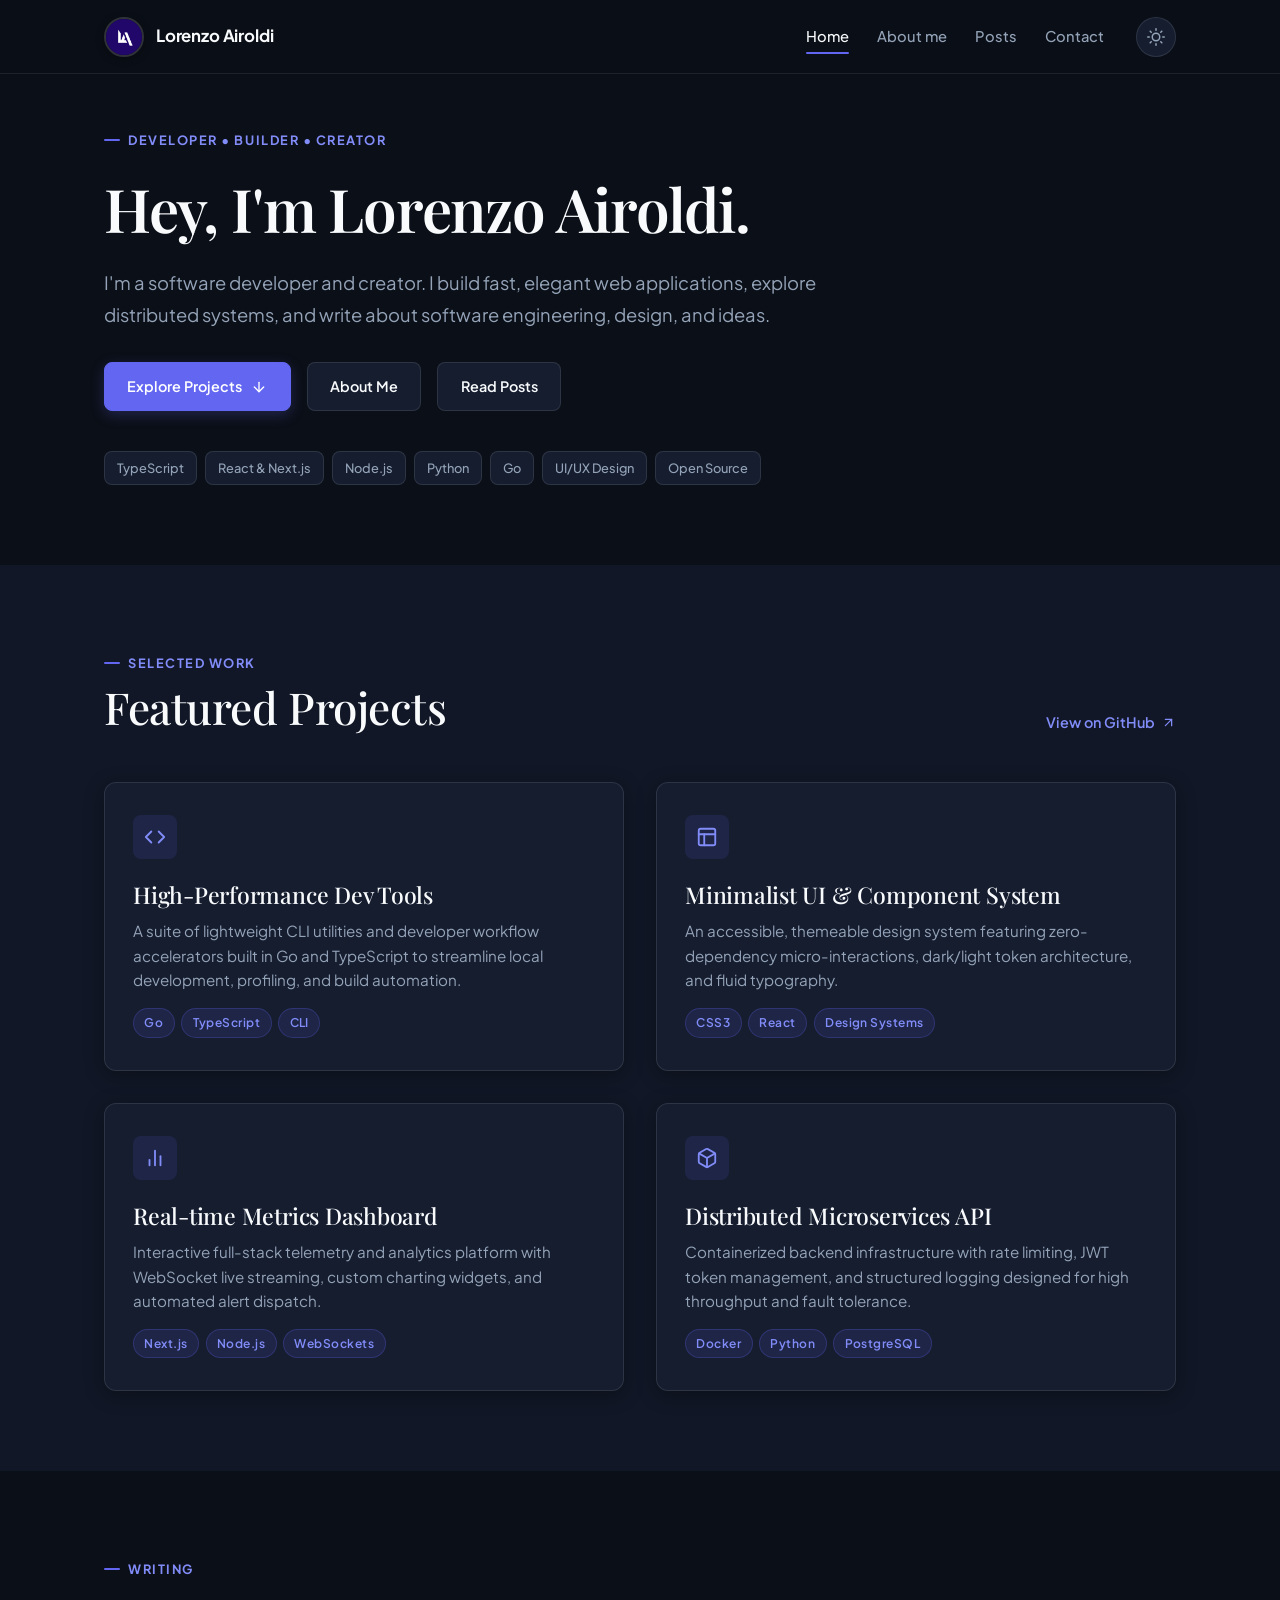
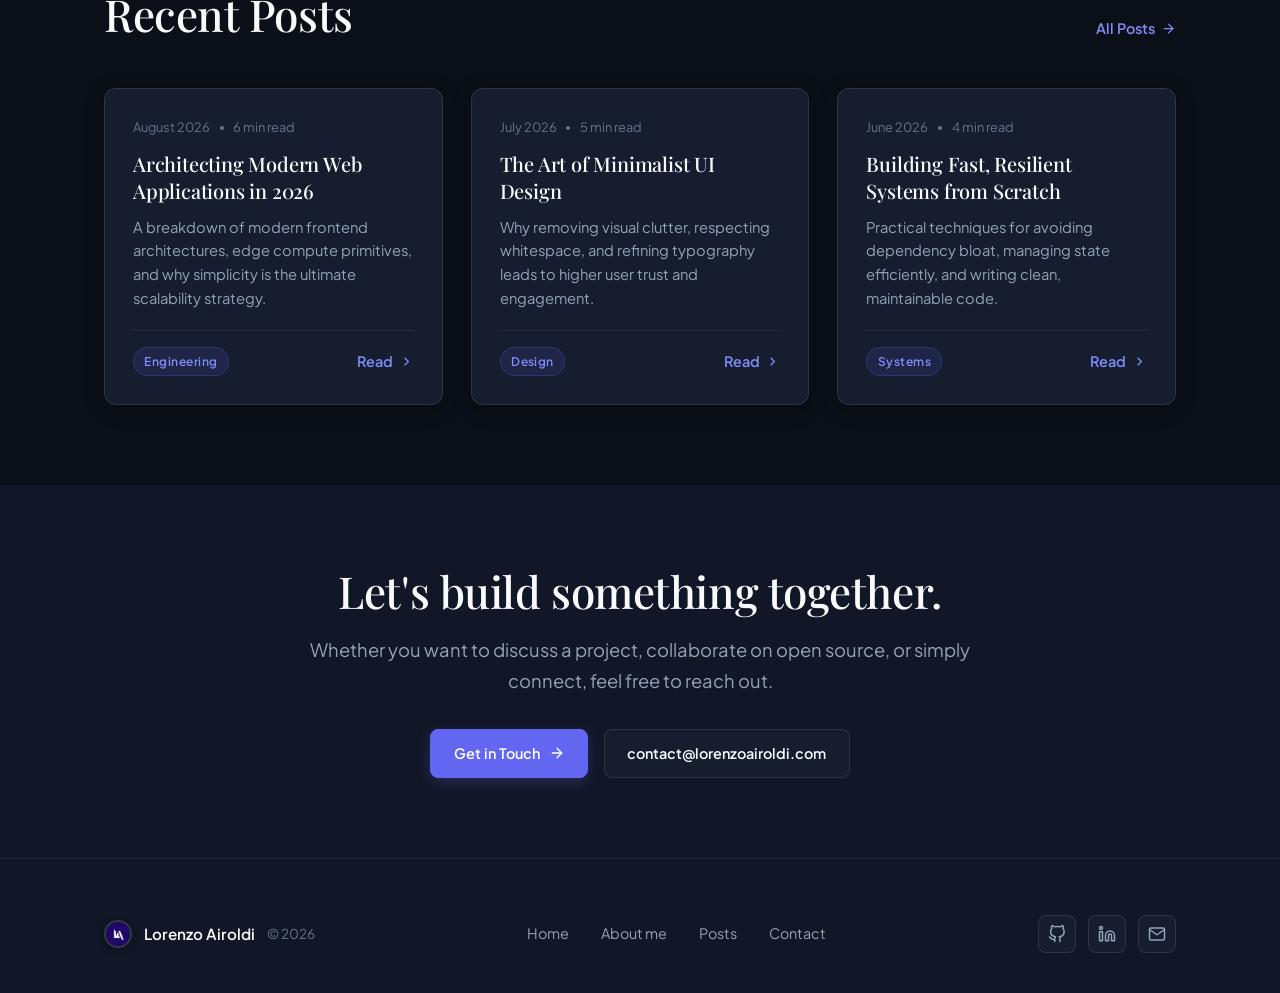
==== commit 13354130: "AG 2.1" ====
--- a/index.html
+++ b/index.html
@@ -1,22 +1,34 @@
 <!DOCTYPE html>
-<html lang="en">
+<html lang="en" data-theme="dark">
 <head>
   <meta charset="UTF-8">
   <meta name="viewport" content="width=device-width, initial-scale=1.0">
-  <title>Lorenzo Airoldi | Modern Real Estate Consultant & Strategic Advisor</title>
-  <meta name="description" content="High-end real estate advisory, strategic property acquisition, and quantitative market insights for modern homeowners and investors.">
+  <title>Lorenzo Airoldi | Developer, Builder & Creator</title>
+  <meta name="description" content="Personal website of Lorenzo Airoldi. Software developer, creator, and writer exploring code, systems, and modern digital design.">
   <meta name="author" content="Lorenzo Airoldi">
+
+  <!-- Instant Theme Execution -->
+  <script>
+    (function() {
+      const savedTheme = localStorage.getItem('theme') || 'dark';
+      document.documentElement.setAttribute('data-theme', savedTheme);
+    })();
+  </script>
 
   <!-- Open Graph -->
   <meta property="og:type" content="website">
-  <meta property="og:title" content="Lorenzo Airoldi | Modern Real Estate Consultant">
-  <meta property="og:description" content="Strategic property acquisition, bespoke market analysis, and high-touch real estate advisory.">
+  <meta property="og:title" content="Lorenzo Airoldi | Personal Website">
+  <meta property="og:description" content="Software developer, builder, and creator. Explore my projects, thoughts, and writings.">
   <meta property="og:url" content="https://lorenzoairoldi27.github.io/">
+  <meta property="og:image" content="assets/img/logo.png">
+
+  <!-- Favicon -->
+  <link rel="icon" type="image/png" href="assets/img/logo.png">
 
   <!-- Google Fonts -->
   <link rel="preconnect" href="https://fonts.googleapis.com">
   <link rel="preconnect" href="https://fonts.gstatic.com" crossorigin>
-  <link href="https://fonts.googleapis.com/css2?family=Cormorant+Garamond:ital,wght@0,400;0,600;1,400&family=Playfair+Display:ital,wght@0,500;0,600;0,700;1,400&family=Plus+Jakarta+Sans:wght@300;400;500;600;700&display=swap" rel="stylesheet">
+  <link href="https://fonts.googleapis.com/css2?family=Playfair+Display:ital,wght@0,500;0,600;0,700;1,400&family=Plus+Jakarta+Sans:wght@300;400;500;600;700&display=swap" rel="stylesheet">
 
   <!-- Stylesheet -->
   <link rel="stylesheet" href="css/style.css">
@@ -29,53 +41,75 @@
   <header class="site-header">
     <div class="container header-inner">
       <a href="index.html" class="brand-logo" aria-label="Lorenzo Airoldi Home">
-        <div class="brand-monogram">LA</div>
-        <div class="brand-text">
-          <span class="brand-name">Lorenzo Airoldi</span>
-          <span class="brand-title">Real Estate Advisory</span>
-        </div>
+        <img src="assets/img/logo.png" alt="Lorenzo Airoldi Logo" class="brand-logo-img" width="40" height="40">
+        <span class="brand-name">Lorenzo Airoldi</span>
       </a>
 
       <!-- Desktop Navigation -->
       <nav class="nav-desktop" aria-label="Primary Navigation">
         <div class="nav-links">
           <a href="index.html" class="nav-link active">Home</a>
-          <a href="about.html" class="nav-link">About</a>
-          <a href="blog.html" class="nav-link">Market Insights</a>
+          <a href="about.html" class="nav-link">About me</a>
+          <a href="posts.html" class="nav-link">Posts</a>
           <a href="contact.html" class="nav-link">Contact</a>
         </div>
-        <a href="contact.html" class="btn btn-primary">
-          Get in Touch
-          <svg viewBox="0 0 24 24" fill="none" stroke="currentColor" stroke-width="2" stroke-linecap="round" stroke-linejoin="round">
-            <line x1="5" y1="12" x2="19" y2="12"></line>
-            <polyline points="12 5 19 12 12 19"></polyline>
-          </svg>
-        </a>
+
+        <button class="theme-toggle-btn" aria-label="Toggle dark / light theme" title="Toggle theme">
+          <svg class="theme-icon-sun" width="18" height="18" viewBox="0 0 24 24" fill="none" stroke="currentColor" stroke-width="2" stroke-linecap="round" stroke-linejoin="round">
+            <circle cx="12" cy="12" r="5"></circle>
+            <line x1="12" y1="1" x2="12" y2="3"></line>
+            <line x1="12" y1="21" x2="12" y2="23"></line>
+            <line x1="4.22" y1="4.22" x2="5.64" y2="5.64"></line>
+            <line x1="18.36" y1="18.36" x2="19.78" y2="19.78"></line>
+            <line x1="1" y1="12" x2="3" y2="12"></line>
+            <line x1="21" y1="12" x2="23" y2="12"></line>
+            <line x1="4.22" y1="19.78" x2="5.64" y2="18.36"></line>
+            <line x1="18.36" y1="5.64" x2="19.78" y2="4.22"></line>
+          </svg>
+          <svg class="theme-icon-moon" width="18" height="18" viewBox="0 0 24 24" fill="none" stroke="currentColor" stroke-width="2" stroke-linecap="round" stroke-linejoin="round">
+            <path d="M21 12.79A9 9 0 1 1 11.21 3 7 7 0 0 0 21 12.79z"></path>
+          </svg>
+        </button>
       </nav>
 
-      <!-- Mobile Hamburger Button -->
-      <button class="mobile-toggle" aria-label="Open mobile menu">
-        <svg viewBox="0 0 24 24" fill="none" stroke="currentColor" stroke-width="2" stroke-linecap="round" stroke-linejoin="round">
-          <line x1="3" y1="12" x2="21" y2="12"></line>
-          <line x1="3" y1="6" x2="21" y2="6"></line>
-          <line x1="3" y1="18" x2="21" y2="18"></line>
-        </svg>
-      </button>
+      <!-- Mobile Actions -->
+      <div class="mobile-actions">
+        <button class="theme-toggle-btn" aria-label="Toggle dark / light theme" title="Toggle theme">
+          <svg class="theme-icon-sun" width="18" height="18" viewBox="0 0 24 24" fill="none" stroke="currentColor" stroke-width="2" stroke-linecap="round" stroke-linejoin="round">
+            <circle cx="12" cy="12" r="5"></circle>
+            <line x1="12" y1="1" x2="12" y2="3"></line>
+            <line x1="12" y1="21" x2="12" y2="23"></line>
+            <line x1="4.22" y1="4.22" x2="5.64" y2="5.64"></line>
+            <line x1="18.36" y1="18.36" x2="19.78" y2="19.78"></line>
+            <line x1="1" y1="12" x2="3" y2="12"></line>
+            <line x1="21" y1="12" x2="23" y2="12"></line>
+            <line x1="4.22" y1="19.78" x2="5.64" y2="18.36"></line>
+            <line x1="18.36" y1="5.64" x2="19.78" y2="4.22"></line>
+          </svg>
+          <svg class="theme-icon-moon" width="18" height="18" viewBox="0 0 24 24" fill="none" stroke="currentColor" stroke-width="2" stroke-linecap="round" stroke-linejoin="round">
+            <path d="M21 12.79A9 9 0 1 1 11.21 3 7 7 0 0 0 21 12.79z"></path>
+          </svg>
+        </button>
+        <button class="hamburger-btn" aria-label="Open mobile navigation">
+          <svg width="24" height="24" viewBox="0 0 24 24" fill="none" stroke="currentColor" stroke-width="2" stroke-linecap="round" stroke-linejoin="round">
+            <line x1="3" y1="12" x2="21" y2="12"></line>
+            <line x1="3" y1="6" x2="21" y2="6"></line>
+            <line x1="3" y1="18" x2="21" y2="18"></line>
+          </svg>
+        </button>
+      </div>
     </div>
   </header>
 
-  <!-- Mobile Backdrop & Drawer -->
+  <!-- Mobile Drawer -->
   <div class="mobile-backdrop"></div>
   <aside class="mobile-menu" aria-label="Mobile Navigation Menu">
     <div class="mobile-menu-header">
       <div class="brand-logo">
-        <div class="brand-monogram">LA</div>
-        <div class="brand-text">
-          <span class="brand-name">Lorenzo Airoldi</span>
-          <span class="brand-title">Real Estate Advisory</span>
-        </div>
-      </div>
-      <button class="mobile-close-btn" aria-label="Close mobile menu" style="cursor:pointer; padding:0.5rem;">
+        <img src="assets/img/logo.png" alt="Lorenzo Airoldi Logo" class="brand-logo-img" width="36" height="36">
+        <span class="brand-name">Lorenzo Airoldi</span>
+      </div>
+      <button class="mobile-close-btn" aria-label="Close mobile menu" style="cursor:pointer; padding:0.5rem; color:var(--text-primary);">
         <svg width="24" height="24" viewBox="0 0 24 24" fill="none" stroke="currentColor" stroke-width="2" stroke-linecap="round" stroke-linejoin="round">
           <line x1="18" y1="6" x2="6" y2="18"></line>
           <line x1="6" y1="6" x2="18" y2="18"></line>
@@ -85,15 +119,15 @@
 
     <nav class="mobile-nav-links">
       <a href="index.html" class="mobile-nav-link active">Home</a>
-      <a href="about.html" class="mobile-nav-link">About Me</a>
-      <a href="blog.html" class="mobile-nav-link">Market Insights</a>
-      <a href="contact.html" class="mobile-nav-link">Contact & Booking</a>
+      <a href="about.html" class="mobile-nav-link">About me</a>
+      <a href="posts.html" class="mobile-nav-link">Posts</a>
+      <a href="contact.html" class="mobile-nav-link">Contact</a>
     </nav>
 
-    <div class="mobile-menu-footer">
-      <a href="contact.html" class="btn btn-primary" style="width:100%;">Schedule a Consultation</a>
-      <div style="font-size:0.85rem; color:var(--color-slate-500); text-align:center;">
-        Milano, Italy • contact@lorenzoairoldi.com
+    <div style="padding-top:1.5rem; border-top:1px solid var(--border-subtle); display:flex; flex-direction:column; gap:0.75rem;">
+      <a href="contact.html" class="btn btn-primary" style="width:100%;">Get in touch</a>
+      <div style="font-size:0.8rem; color:var(--text-muted); text-align:center;">
+        contact@lorenzoairoldi.com
       </div>
     </div>
   </aside>
@@ -103,184 +137,149 @@
        ========================================================================= -->
   <section class="hero-home">
     <div class="container">
-      <div class="hero-grid">
-        <div class="hero-content reveal">
-          <div class="text-eyebrow">Contemporary Real Estate Advisory</div>
-          <h1 class="heading-display">
-            Strategic property consulting for the modern era.
-          </h1>
-          <p class="text-lead">
-            Combining quantitative market intelligence, architectural appreciation, and bespoke representation to guide clients through prime residential acquisitions and investments.
-          </p>
-          <div class="hero-actions">
-            <a href="contact.html" class="btn btn-primary">
-              Work With Me
+      <div class="hero-content reveal">
+        <div class="text-eyebrow">Developer • Builder • Creator</div>
+        <h1 class="heading-display">
+          Hey, I'm Lorenzo Airoldi.
+        </h1>
+        <p class="text-lead">
+          I'm a software developer and creator. I build fast, elegant web applications, explore distributed systems, and write about software engineering, design, and ideas.
+        </p>
+
+        <div class="hero-actions">
+          <a href="#projects" class="btn btn-primary">
+            Explore Projects
+            <svg viewBox="0 0 24 24" fill="none" stroke="currentColor" stroke-width="2" stroke-linecap="round" stroke-linejoin="round">
+              <line x1="12" y1="5" x2="12" y2="19"></line>
+              <polyline points="19 12 12 19 5 12"></polyline>
+            </svg>
+          </a>
+          <a href="about.html" class="btn btn-secondary">
+            About Me
+          </a>
+          <a href="posts.html" class="btn btn-secondary">
+            Read Posts
+          </a>
+        </div>
+
+        <!-- Tech Stack Chips -->
+        <div class="hero-tech-stack">
+          <span class="chip">TypeScript</span>
+          <span class="chip">React & Next.js</span>
+          <span class="chip">Node.js</span>
+          <span class="chip">Python</span>
+          <span class="chip">Go</span>
+          <span class="chip">UI/UX Design</span>
+          <span class="chip">Open Source</span>
+        </div>
+      </div>
+    </div>
+  </section>
+
+  <!-- =========================================================================
+       Featured Projects Section
+       ========================================================================= -->
+  <section class="section section-alt" id="projects">
+    <div class="container">
+      <div class="flex-between reveal" style="align-items:flex-end; margin-bottom:3rem; flex-wrap:wrap; gap:1rem;">
+        <div>
+          <div class="text-eyebrow">Selected Work</div>
+          <h2 class="heading-1" style="margin-top:0.5rem;">Featured Projects</h2>
+        </div>
+        <a href="https://github.com/lorenzoairoldi27" target="_blank" rel="noopener noreferrer" class="btn-link">
+          View on GitHub
+          <svg viewBox="0 0 24 24" fill="none" stroke="currentColor" stroke-width="2" stroke-linecap="round" stroke-linejoin="round">
+            <line x1="7" y1="17" x2="17" y2="7"></line>
+            <polyline points="7 7 17 7 17 17"></polyline>
+          </svg>
+        </a>
+      </div>
+
+      <div class="grid-2">
+        <!-- Project 1 -->
+        <div class="project-card reveal reveal-delay-1">
+          <div>
+            <div class="card-icon">
               <svg viewBox="0 0 24 24" fill="none" stroke="currentColor" stroke-width="2" stroke-linecap="round" stroke-linejoin="round">
-                <line x1="5" y1="12" x2="19" y2="12"></line>
-                <polyline points="12 5 19 12 12 19"></polyline>
+                <polyline points="16 18 22 12 16 6"></polyline>
+                <polyline points="8 6 2 12 8 18"></polyline>
               </svg>
-            </a>
-            <a href="blog.html" class="btn btn-secondary">
-              Read Market Insights
-            </a>
-          </div>
-        </div>
-
-        <div class="hero-visual reveal reveal-delay-2">
-          <div class="hero-image-wrapper">
-            <img 
-              src="https://images.unsplash.com/photo-1600585154340-be6161a56a0c?auto=format&fit=crop&w=1200&q=80" 
-              alt="Modern luxury architectural residence"
-              loading="eager"
-            >
-          </div>
-          <div class="hero-floating-badge">
-            <div class="floating-badge-value">€45M+</div>
-            <div class="floating-badge-label">Curated Transactions & Advisory Volume Across Prime Markets</div>
-          </div>
-        </div>
-      </div>
-
-      <!-- Stats Bar -->
-      <div class="stats-bar reveal reveal-delay-3">
-        <div class="stat-item">
-          <div class="stat-number">€45M+</div>
-          <div class="stat-label">Advisory & Transaction Volume</div>
-        </div>
-        <div class="stat-item">
-          <div class="stat-number">99%</div>
-          <div class="stat-label">Client Retention & Satisfaction</div>
-        </div>
-        <div class="stat-item">
-          <div class="stat-number">100%</div>
-          <div class="stat-label">Fiduciary & Independent Advice</div>
-        </div>
-        <div class="stat-item">
-          <div class="stat-number">Milan & EU</div>
-          <div class="stat-label">Key Metropolitan Coverage</div>
-        </div>
-      </div>
-    </div>
-  </section>
-
-  <!-- =========================================================================
-       Value Proposition & Core Services Overview
-       ========================================================================= -->
-  <section class="section section-light">
-    <div class="container">
-      <div class="section-heading-wrapper text-center reveal">
-        <div class="text-eyebrow">Tailored Services</div>
-        <h2 class="heading-1" style="margin-top:0.75rem; margin-bottom:1rem;">
-          Precision Advisory at Every Stage
-        </h2>
-        <p class="text-lead" style="max-width:620px; margin:0 auto;">
-          Whether acquiring a primary architectural sanctuary or structuring a high-yield residential portfolio, my advisory model is built around data, discretion, and diligence.
-        </p>
-      </div>
-
-      <div class="grid-4" style="margin-top:3.5rem;">
-        <!-- Service Card 1 -->
-        <div class="service-card reveal reveal-delay-1">
+            </div>
+            <h3 class="heading-3" style="margin-bottom:0.6rem;">High-Performance Dev Tools</h3>
+            <p style="color:var(--text-secondary); font-size:0.95rem; line-height:1.6;">
+              A suite of lightweight CLI utilities and developer workflow accelerators built in Go and TypeScript to streamline local development, profiling, and build automation.
+            </p>
+          </div>
+          <div class="project-tags">
+            <span class="badge">Go</span>
+            <span class="badge">TypeScript</span>
+            <span class="badge">CLI</span>
+          </div>
+        </div>
+
+        <!-- Project 2 -->
+        <div class="project-card reveal reveal-delay-2">
           <div>
-            <div class="service-icon">
+            <div class="card-icon">
               <svg viewBox="0 0 24 24" fill="none" stroke="currentColor" stroke-width="2" stroke-linecap="round" stroke-linejoin="round">
-                <path d="m3 9 9-7 9 7v11a2 2 0 0 1-2 2H5a2 2 0 0 1-2-2z"></path>
-                <polyline points="9 22 9 12 15 12 15 22"></polyline>
+                <rect x="3" y="3" width="18" height="18" rx="2" ry="2"></rect>
+                <line x1="3" y1="9" x2="21" y2="9"></line>
+                <line x1="9" y1="21" x2="9" y2="9"></line>
               </svg>
             </div>
-            <h3 class="service-title">Bespoke Property Selection</h3>
-            <p class="service-desc">
-              Curated off-market sourcing, rigorous structural and architectural vetting, and exclusive private viewings tailored to your exact lifestyle criteria.
+            <h3 class="heading-3" style="margin-bottom:0.6rem;">Minimalist UI & Component System</h3>
+            <p style="color:var(--text-secondary); font-size:0.95rem; line-height:1.6;">
+              An accessible, themeable design system featuring zero-dependency micro-interactions, dark/light token architecture, and fluid typography.
             </p>
           </div>
-          <div class="service-features">
-            <div class="service-feature-item">
-              <svg viewBox="0 0 24 24" fill="none" stroke="currentColor" stroke-width="3" stroke-linecap="round" stroke-linejoin="round"><polyline points="20 6 9 17 4 12"></polyline></svg>
-              <span>Off-market property access</span>
-            </div>
-            <div class="service-feature-item">
-              <svg viewBox="0 0 24 24" fill="none" stroke="currentColor" stroke-width="3" stroke-linecap="round" stroke-linejoin="round"><polyline points="20 6 9 17 4 12"></polyline></svg>
-              <span>Architectural potential audit</span>
-            </div>
-          </div>
-        </div>
-
-        <!-- Service Card 2 -->
-        <div class="service-card reveal reveal-delay-2">
+          <div class="project-tags">
+            <span class="badge">CSS3</span>
+            <span class="badge">React</span>
+            <span class="badge">Design Systems</span>
+          </div>
+        </div>
+
+        <!-- Project 3 -->
+        <div class="project-card reveal reveal-delay-1">
           <div>
-            <div class="service-icon">
+            <div class="card-icon">
               <svg viewBox="0 0 24 24" fill="none" stroke="currentColor" stroke-width="2" stroke-linecap="round" stroke-linejoin="round">
                 <line x1="18" y1="20" x2="18" y2="10"></line>
                 <line x1="12" y1="20" x2="12" y2="4"></line>
                 <line x1="6" y1="20" x2="6" y2="14"></line>
               </svg>
             </div>
-            <h3 class="service-title">Market Intelligence & Analytics</h3>
-            <p class="service-desc">
-              Data-backed micro-neighborhood evaluations, historical price trend modeling, and risk-adjusted yield projections before you commit capital.
+            <h3 class="heading-3" style="margin-bottom:0.6rem;">Real-time Metrics Dashboard</h3>
+            <p style="color:var(--text-secondary); font-size:0.95rem; line-height:1.6;">
+              Interactive full-stack telemetry and analytics platform with WebSocket live streaming, custom charting widgets, and automated alert dispatch.
             </p>
           </div>
-          <div class="service-features">
-            <div class="service-feature-item">
-              <svg viewBox="0 0 24 24" fill="none" stroke="currentColor" stroke-width="3" stroke-linecap="round" stroke-linejoin="round"><polyline points="20 6 9 17 4 12"></polyline></svg>
-              <span>Comparative pricing models</span>
-            </div>
-            <div class="service-feature-item">
-              <svg viewBox="0 0 24 24" fill="none" stroke="currentColor" stroke-width="3" stroke-linecap="round" stroke-linejoin="round"><polyline points="20 6 9 17 4 12"></polyline></svg>
-              <span>Long-term liquidity analysis</span>
-            </div>
-          </div>
-        </div>
-
-        <!-- Service Card 3 -->
-        <div class="service-card reveal reveal-delay-3">
+          <div class="project-tags">
+            <span class="badge">Next.js</span>
+            <span class="badge">Node.js</span>
+            <span class="badge">WebSockets</span>
+          </div>
+        </div>
+
+        <!-- Project 4 -->
+        <div class="project-card reveal reveal-delay-2">
           <div>
-            <div class="service-icon">
+            <div class="card-icon">
               <svg viewBox="0 0 24 24" fill="none" stroke="currentColor" stroke-width="2" stroke-linecap="round" stroke-linejoin="round">
-                <circle cx="12" cy="12" r="10"></circle>
-                <line x1="12" y1="8" x2="12" y2="12"></line>
-                <line x1="12" y1="16" x2="12.01" y2="16"></line>
+                <path d="M21 16V8a2 2 0 0 0-1-1.73l-7-4a2 2 0 0 0-2 0l-7 4A2 2 0 0 0 3 8v8a2 2 0 0 0 1 1.73l7 4a2 2 0 0 0 2 0l7-4A2 2 0 0 0 21 16z"></path>
+                <polyline points="3.27 6.96 12 12.01 20.73 6.96"></polyline>
+                <line x1="12" y1="22.08" x2="12" y2="12"></line>
               </svg>
             </div>
-            <h3 class="service-title">Acquisition & Negotiation</h3>
-            <p class="service-desc">
-              Strategic representation designed to protect your interests, negotiate optimal terms, and navigate complex legal and contractual frameworks.
+            <h3 class="heading-3" style="margin-bottom:0.6rem;">Distributed Microservices API</h3>
+            <p style="color:var(--text-secondary); font-size:0.95rem; line-height:1.6;">
+              Containerized backend infrastructure with rate limiting, JWT token management, and structured logging designed for high throughput and fault tolerance.
             </p>
           </div>
-          <div class="service-features">
-            <div class="service-feature-item">
-              <svg viewBox="0 0 24 24" fill="none" stroke="currentColor" stroke-width="3" stroke-linecap="round" stroke-linejoin="round"><polyline points="20 6 9 17 4 12"></polyline></svg>
-              <span>Strict fiduciary advocacy</span>
-            </div>
-            <div class="service-feature-item">
-              <svg viewBox="0 0 24 24" fill="none" stroke="currentColor" stroke-width="3" stroke-linecap="round" stroke-linejoin="round"><polyline points="20 6 9 17 4 12"></polyline></svg>
-              <span>Contract & due diligence review</span>
-            </div>
-          </div>
-        </div>
-
-        <!-- Service Card 4 -->
-        <div class="service-card reveal reveal-delay-4">
-          <div>
-            <div class="service-icon">
-              <svg viewBox="0 0 24 24" fill="none" stroke="currentColor" stroke-width="2" stroke-linecap="round" stroke-linejoin="round">
-                <polygon points="12 2 15.09 8.26 22 9.27 17 14.14 18.18 21.02 12 17.77 5.82 21.02 7 14.14 2 9.27 8.91 8.26 12 2"></polygon>
-              </svg>
-            </div>
-            <h3 class="service-title">Relocation & Concierge</h3>
-            <p class="service-desc">
-              End-to-end relocation management for international professionals, families, and remote founders establishing roots in Northern Italy.
-            </p>
-          </div>
-          <div class="service-features">
-            <div class="service-feature-item">
-              <svg viewBox="0 0 24 24" fill="none" stroke="currentColor" stroke-width="3" stroke-linecap="round" stroke-linejoin="round"><polyline points="20 6 9 17 4 12"></polyline></svg>
-              <span>Tax & residency advisor network</span>
-            </div>
-            <div class="service-feature-item">
-              <svg viewBox="0 0 24 24" fill="none" stroke="currentColor" stroke-width="3" stroke-linecap="round" stroke-linejoin="round"><polyline points="20 6 9 17 4 12"></polyline></svg>
-              <span>Interior & renovation coordination</span>
-            </div>
+          <div class="project-tags">
+            <span class="badge">Docker</span>
+            <span class="badge">Python</span>
+            <span class="badge">PostgreSQL</span>
           </div>
         </div>
       </div>
@@ -288,60 +287,17 @@
   </section>
 
   <!-- =========================================================================
-       Editorial Split / The Contemporary Approach
-       ========================================================================= -->
-  <section class="section section-warm">
-    <div class="container">
-      <div class="bio-split">
-        <div class="reveal">
-          <div class="bio-portrait-container">
-            <div class="bio-portrait">
-              <img 
-                src="https://images.unsplash.com/photo-1507003211169-0a1dd7228f2d?auto=format&fit=crop&w=900&q=80" 
-                alt="Lorenzo Airoldi - Real Estate Consultant"
-              >
-            </div>
-            <div class="bio-portrait-frame"></div>
-          </div>
-        </div>
-
-        <div class="reveal reveal-delay-2">
-          <div class="text-eyebrow">The Philosophy</div>
-          <h2 class="heading-1" style="margin-top:0.75rem; margin-bottom:1.5rem;">
-            Replacing traditional sales pitches with analytical clarity.
-          </h2>
-          <p class="text-lead" style="margin-bottom:1.25rem;">
-            The contemporary real estate landscape requires more than just glossy brochures. Today’s buyers and investors require sharp quantitative modeling, deep local insight, and an advisor who sits on their side of the table.
-          </p>
-          <p style="color:var(--color-slate-600); margin-bottom:2rem; line-height:1.7;">
-            By merging background in economic analysis with an uncompromising eye for architecture, I offer a streamlined advisory model. Every recommendation is underpinned by real data, zoning verification, and long-term liquidity assessments.
-          </p>
-          <div style="display:flex; align-items:center; gap:1.5rem;">
-            <a href="about.html" class="btn btn-dark">
-              Learn More About My Method
-              <svg viewBox="0 0 24 24" fill="none" stroke="currentColor" stroke-width="2" stroke-linecap="round" stroke-linejoin="round">
-                <line x1="5" y1="12" x2="19" y2="12"></line>
-                <polyline points="12 5 19 12 12 19"></polyline>
-              </svg>
-            </a>
-          </div>
-        </div>
-      </div>
-    </div>
-  </section>
-
-  <!-- =========================================================================
-       Featured Market Insights (Teaser Grid)
-       ========================================================================= -->
-  <section class="section section-light">
+       Recent Writing
+       ========================================================================= -->
+  <section class="section">
     <div class="container">
       <div class="flex-between reveal" style="align-items:flex-end; margin-bottom:3rem; flex-wrap:wrap; gap:1rem;">
         <div>
-          <div class="text-eyebrow">Market Insights</div>
-          <h2 class="heading-1" style="margin-top:0.5rem;">Quarterly Intelligence & Guides</h2>
-        </div>
-        <a href="blog.html" class="btn-link">
-          Explore all articles
+          <div class="text-eyebrow">Writing</div>
+          <h2 class="heading-1" style="margin-top:0.5rem;">Recent Posts</h2>
+        </div>
+        <a href="posts.html" class="btn-link">
+          All Posts
           <svg viewBox="0 0 24 24" fill="none" stroke="currentColor" stroke-width="2" stroke-linecap="round" stroke-linejoin="round">
             <line x1="5" y1="12" x2="19" y2="12"></line>
             <polyline points="12 5 19 12 12 19"></polyline>
@@ -350,101 +306,71 @@
       </div>
 
       <div class="grid-3">
-        <!-- Article 1 -->
-        <article class="insight-card reveal reveal-delay-1">
-          <div class="insight-media">
-            <span class="badge badge-bronze insight-category-badge">Market Trends</span>
-            <img 
-              src="https://images.unsplash.com/photo-1545324418-cc1a3fa10c00?auto=format&fit=crop&w=800&q=80" 
-              alt="Milan skyline and modern architectural buildings"
-            >
-          </div>
-          <div class="insight-content">
+        <!-- Post 1 -->
+        <article class="post-card reveal reveal-delay-1">
+          <div class="post-content">
             <div>
-              <div class="insight-meta">
+              <div class="post-meta">
                 <span>August 2026</span>
-                <span class="insight-meta-dot"></span>
+                <span class="post-meta-dot"></span>
                 <span>6 min read</span>
               </div>
-              <h3 class="insight-title">
-                <a href="article.html">Navigating Prime Real Estate in 2026: Interest Rates & Urban Migration</a>
+              <h3 class="post-title">
+                <a href="article.html">Architecting Modern Web Applications in 2026</a>
               </h3>
-              <p class="insight-excerpt">
-                An analysis of how shifted central bank policies and evolving luxury demands are reshaping key European metropolitan sub-markets.
+              <p class="post-excerpt">
+                A breakdown of modern frontend architectures, edge compute primitives, and why simplicity is the ultimate scalability strategy.
               </p>
             </div>
-            <div class="insight-footer">
-              <span class="badge badge-slate">Market Report</span>
-              <a href="article.html" class="btn-link">
-                Read Analysis
-                <svg viewBox="0 0 24 24" fill="none" stroke="currentColor" stroke-width="2"><polyline points="9 18 15 12 9 6"></polyline></svg>
-              </a>
+            <div class="post-footer">
+              <span class="badge">Engineering</span>
+              <a href="article.html" class="btn-link">Read <svg viewBox="0 0 24 24" fill="none" stroke="currentColor" stroke-width="2"><polyline points="9 18 15 12 9 6"></polyline></svg></a>
             </div>
           </div>
         </article>
 
-        <!-- Article 2 -->
-        <article class="insight-card reveal reveal-delay-2">
-          <div class="insight-media">
-            <span class="badge badge-olive insight-category-badge">Buyer Guides</span>
-            <img 
-              src="https://images.unsplash.com/photo-1600607687939-ce8a6c25118c?auto=format&fit=crop&w=800&q=80" 
-              alt="Minimalist modern interior living room"
-            >
-          </div>
-          <div class="insight-content">
+        <!-- Post 2 -->
+        <article class="post-card reveal reveal-delay-2">
+          <div class="post-content">
             <div>
-              <div class="insight-meta">
+              <div class="post-meta">
                 <span>July 2026</span>
-                <span class="insight-meta-dot"></span>
+                <span class="post-meta-dot"></span>
                 <span>5 min read</span>
               </div>
-              <h3 class="insight-title">
-                <a href="article.html">The Essential Due Diligence Checklist for Historical Renovations</a>
+              <h3 class="post-title">
+                <a href="article.html">The Art of Minimalist UI Design</a>
               </h3>
-              <p class="insight-excerpt">
-                Crucial steps to identify structural integrity, preservation covenants, and energy-efficiency modernization options before making an offer.
+              <p class="post-excerpt">
+                Why removing visual clutter, respecting whitespace, and refining typography leads to higher user trust and engagement.
               </p>
             </div>
-            <div class="insight-footer">
-              <span class="badge badge-slate">Advisory Guide</span>
-              <a href="article.html" class="btn-link">
-                Read Analysis
-                <svg viewBox="0 0 24 24" fill="none" stroke="currentColor" stroke-width="2"><polyline points="9 18 15 12 9 6"></polyline></svg>
-              </a>
+            <div class="post-footer">
+              <span class="badge">Design</span>
+              <a href="article.html" class="btn-link">Read <svg viewBox="0 0 24 24" fill="none" stroke="currentColor" stroke-width="2"><polyline points="9 18 15 12 9 6"></polyline></svg></a>
             </div>
           </div>
         </article>
 
-        <!-- Article 3 -->
-        <article class="insight-card reveal reveal-delay-3">
-          <div class="insight-media">
-            <span class="badge badge-bronze insight-category-badge">Real Estate Tech</span>
-            <img 
-              src="https://images.unsplash.com/photo-1512917774080-9991f1c4c750?auto=format&fit=crop&w=800&q=80" 
-              alt="Contemporary architectural villa"
-            >
-          </div>
-          <div class="insight-content">
+        <!-- Post 3 -->
+        <article class="post-card reveal reveal-delay-3">
+          <div class="post-content">
             <div>
-              <div class="insight-meta">
+              <div class="post-meta">
                 <span>June 2026</span>
-                <span class="insight-meta-dot"></span>
+                <span class="post-meta-dot"></span>
                 <span>4 min read</span>
               </div>
-              <h3 class="insight-title">
-                <a href="article.html">Smart Homes & Sustainable Architecture: What Modern Buyers Value Most</a>
+              <h3 class="post-title">
+                <a href="article.html">Building Fast, Resilient Systems from Scratch</a>
               </h3>
-              <p class="insight-excerpt">
-                Why passive-solar orientation, integrated energy storage, and discrete automation now command significant pricing premiums.
+              <p class="post-excerpt">
+                Practical techniques for avoiding dependency bloat, managing state efficiently, and writing clean, maintainable code.
               </p>
             </div>
-            <div class="insight-footer">
-              <span class="badge badge-slate">Tech Brief</span>
-              <a href="article.html" class="btn-link">
-                Read Analysis
-                <svg viewBox="0 0 24 24" fill="none" stroke="currentColor" stroke-width="2"><polyline points="9 18 15 12 9 6"></polyline></svg>
-              </a>
+            <div class="post-footer">
+              <span class="badge">Systems</span>
+              <a href="article.html" class="btn-link">Read <svg viewBox="0 0 24 24" fill="none" stroke="currentColor" stroke-width="2"><polyline points="9 18 15 12 9 6"></polyline></svg></a>
             </div>
           </div>
         </article>
@@ -453,131 +379,68 @@
   </section>
 
   <!-- =========================================================================
-       Quick Contact Banner
-       ========================================================================= -->
-  <section class="section section-warm">
-    <div class="container">
-      <div class="cta-banner reveal">
-        <div class="cta-grid">
-          <div>
-            <div class="badge badge-dark" style="margin-bottom:1rem;">Private Consultation</div>
-            <h2 class="heading-1 text-white" style="margin-bottom:1rem;">
-              Planning your next acquisition or portfolio move?
-            </h2>
-            <p class="text-white-muted" style="font-size:1.05rem; line-height:1.6;">
-              Let’s discuss your vision over a private confidential consultation. I provide clear valuations, market screening, and tailored strategic roadmaps.
-            </p>
-          </div>
-          <div class="cta-actions">
-            <a href="contact.html" class="btn btn-primary" style="padding:1rem 2.25rem; font-size:1rem;">
-              Schedule Consultation
-              <svg viewBox="0 0 24 24" fill="none" stroke="currentColor" stroke-width="2" stroke-linecap="round" stroke-linejoin="round">
-                <line x1="5" y1="12" x2="19" y2="12"></line>
-                <polyline points="12 5 19 12 12 19"></polyline>
-              </svg>
-            </a>
-            <span style="font-size:0.85rem; color:rgba(255,255,255,0.6);">Direct reply within 24 hours</span>
-          </div>
-        </div>
+       Connect Callout
+       ========================================================================= -->
+  <section class="section section-alt">
+    <div class="container container-narrow text-center reveal">
+      <h2 class="heading-1" style="margin-bottom:1rem;">
+        Let's build something together.
+      </h2>
+      <p class="text-lead" style="margin-bottom:2rem;">
+        Whether you want to discuss a project, collaborate on open source, or simply connect, feel free to reach out.
+      </p>
+      <div style="display:flex; justify-content:center; gap:1rem; flex-wrap:wrap;">
+        <a href="contact.html" class="btn btn-primary">
+          Get in Touch
+          <svg viewBox="0 0 24 24" fill="none" stroke="currentColor" stroke-width="2" stroke-linecap="round" stroke-linejoin="round">
+            <line x1="5" y1="12" x2="19" y2="12"></line>
+            <polyline points="12 5 19 12 12 19"></polyline>
+          </svg>
+        </a>
+        <a href="mailto:contact@lorenzoairoldi.com" class="btn btn-secondary">
+          contact@lorenzoairoldi.com
+        </a>
       </div>
     </div>
   </section>
 
   <!-- =========================================================================
-       Global Footer
+       Footer
        ========================================================================= -->
   <footer class="site-footer">
-    <div class="container">
-      <div class="footer-grid">
-        <!-- Brand Narrative -->
-        <div class="footer-brand">
-          <div class="brand-logo" style="color:var(--color-white);">
-            <div class="brand-monogram" style="background-color:var(--color-bronze); color:var(--color-white);">LA</div>
-            <div class="brand-text">
-              <span class="brand-name text-white">Lorenzo Airoldi</span>
-              <span class="brand-title" style="color:var(--color-bronze);">Real Estate Advisory</span>
-            </div>
-          </div>
-          <p>
-            Bespoke real estate consultancy providing data-driven market intelligence, acquisition strategy, and discreet representation.
-          </p>
-        </div>
-
-        <!-- Navigation Links -->
-        <div>
-          <div class="footer-heading">Navigation</div>
-          <div class="footer-nav">
-            <a href="index.html" class="footer-link">Home</a>
-            <a href="about.html" class="footer-link">About Lorenzo</a>
-            <a href="blog.html" class="footer-link">Market Insights</a>
-            <a href="contact.html" class="footer-link">Private Consultation</a>
-          </div>
-        </div>
-
-        <!-- Areas of Practice -->
-        <div>
-          <div class="footer-heading">Advisory Services</div>
-          <div class="footer-nav">
-            <a href="about.html" class="footer-link">Prime Residential Search</a>
-            <a href="about.html" class="footer-link">Portfolio Modeling</a>
-            <a href="about.html" class="footer-link">Off-Market Acquisitions</a>
-            <a href="about.html" class="footer-link">Relocation Concierge</a>
-          </div>
-        </div>
-
-        <!-- Direct Connect & Newsletter -->
-        <div>
-          <div class="footer-heading">Quarterly Briefing</div>
-          <p style="font-size:0.85rem; color:var(--color-slate-400); margin-bottom:1rem;">
-            Receive curated market analysis and macro property forecasts directly in your inbox.
-          </p>
-          <form class="newsletter-form" style="display:flex; gap:0.5rem; margin-bottom:1.25rem;">
-            <input 
-              type="email" 
-              placeholder="Your email address" 
-              required 
-              style="background:rgba(255,255,255,0.06); border:1px solid rgba(255,255,255,0.15); padding:0.6rem 0.9rem; border-radius:var(--radius-sm); color:var(--color-white); font-size:0.85rem; flex:1;"
-            >
-            <button type="submit" class="btn btn-primary" style="padding:0.6rem 1rem;" aria-label="Subscribe to newsletter">
-              <svg viewBox="0 0 24 24" fill="none" stroke="currentColor" stroke-width="2" stroke-linecap="round" stroke-linejoin="round">
-                <line x1="22" y1="2" x2="11" y2="13"></line>
-                <polygon points="22 2 15 22 11 13 2 9 22 2"></polygon>
-              </svg>
-            </button>
-          </form>
-
-          <div class="footer-socials">
-            <a href="https://linkedin.com" target="_blank" rel="noopener noreferrer" class="social-icon-btn" aria-label="LinkedIn Profile">
-              <svg viewBox="0 0 24 24" fill="none" stroke="currentColor" stroke-width="2" stroke-linecap="round" stroke-linejoin="round">
-                <path d="M16 8a6 6 0 0 1 6 6v7h-4v-7a2 2 0 0 0-2-2 2 2 0 0 0-2 2v7h-4v-7a6 6 0 0 1 6-6z"></path>
-                <rect x="2" y="9" width="4" height="12"></rect>
-                <circle cx="4" cy="4" r="2"></circle>
-              </svg>
-            </a>
-            <a href="https://instagram.com" target="_blank" rel="noopener noreferrer" class="social-icon-btn" aria-label="Instagram Profile">
-              <svg viewBox="0 0 24 24" fill="none" stroke="currentColor" stroke-width="2" stroke-linecap="round" stroke-linejoin="round">
-                <rect x="2" y="2" width="20" height="20" rx="5" ry="5"></rect>
-                <path d="M16 11.37A4 4 0 1 1 12.63 8 4 4 0 0 1 16 11.37z"></path>
-                <line x1="17.5" y1="6.5" x2="17.51" y2="6.5"></line>
-              </svg>
-            </a>
-            <a href="mailto:contact@lorenzoairoldi.com" class="social-icon-btn" aria-label="Direct Email">
-              <svg viewBox="0 0 24 24" fill="none" stroke="currentColor" stroke-width="2" stroke-linecap="round" stroke-linejoin="round">
-                <path d="M4 4h16c1.1 0 2 .9 2 2v12c0 1.1-.9 2-2 2H4c-1.1 0-2-.9-2-2V6c0-1.1.9-2 2-2z"></path>
-                <polyline points="22,6 12,13 2,6"></polyline>
-              </svg>
-            </a>
-          </div>
-        </div>
-      </div>
-
-      <div class="footer-bottom">
-        <div>© 2026 Lorenzo Airoldi Real Estate Advisory. All rights reserved.</div>
-        <div style="display:flex; gap:1.5rem;">
-          <a href="#" style="color:inherit;">Privacy Policy</a>
-          <a href="#" style="color:inherit;">Terms of Advisory</a>
-          <a href="#" style="color:inherit;">Cookie Preferences</a>
-        </div>
+    <div class="container footer-inner">
+      <div style="display:flex; align-items:center; gap:0.75rem;">
+        <img src="assets/img/logo.png" alt="Lorenzo Airoldi Logo" class="brand-logo-img" width="28" height="28" style="width:28px; height:28px;">
+        <span style="font-weight:600; color:var(--text-primary); font-size:0.95rem;">Lorenzo Airoldi</span>
+        <span style="color:var(--text-muted); font-size:0.85rem;">© 2026</span>
+      </div>
+
+      <div class="footer-nav">
+        <a href="index.html" class="footer-link">Home</a>
+        <a href="about.html" class="footer-link">About me</a>
+        <a href="posts.html" class="footer-link">Posts</a>
+        <a href="contact.html" class="footer-link">Contact</a>
+      </div>
+
+      <div class="footer-socials">
+        <a href="https://github.com/lorenzoairoldi27" target="_blank" rel="noopener noreferrer" class="social-icon-btn" aria-label="GitHub">
+          <svg viewBox="0 0 24 24" fill="none" stroke="currentColor" stroke-width="2" stroke-linecap="round" stroke-linejoin="round">
+            <path d="M9 19c-5 1.5-5-2.5-7-3m14 6v-3.87a3.37 3.37 0 0 0-.94-2.61c3.14-.35 6.44-1.54 6.44-7A5.44 5.44 0 0 0 20 4.77 5.07 5.07 0 0 0 19.91 1S18.73.65 16 2.48a13.38 13.38 0 0 0-7 0C6.27.65 5.09 1 5.09 1A5.07 5.07 0 0 0 5 4.77a5.44 5.44 0 0 0-1.5 3.78c0 5.42 3.3 6.61 6.44 7A3.37 3.37 0 0 0 9 18.13V22"></path>
+          </svg>
+        </a>
+        <a href="https://linkedin.com" target="_blank" rel="noopener noreferrer" class="social-icon-btn" aria-label="LinkedIn">
+          <svg viewBox="0 0 24 24" fill="none" stroke="currentColor" stroke-width="2" stroke-linecap="round" stroke-linejoin="round">
+            <path d="M16 8a6 6 0 0 1 6 6v7h-4v-7a2 2 0 0 0-2-2 2 2 0 0 0-2 2v7h-4v-7a6 6 0 0 1 6-6z"></path>
+            <rect x="2" y="9" width="4" height="12"></rect>
+            <circle cx="4" cy="4" r="2"></circle>
+          </svg>
+        </a>
+        <a href="mailto:contact@lorenzoairoldi.com" class="social-icon-btn" aria-label="Email">
+          <svg viewBox="0 0 24 24" fill="none" stroke="currentColor" stroke-width="2" stroke-linecap="round" stroke-linejoin="round">
+            <path d="M4 4h16c1.1 0 2 .9 2 2v12c0 1.1-.9 2-2 2H4c-1.1 0-2-.9-2-2V6c0-1.1.9-2 2-2z"></path>
+            <polyline points="22,6 12,13 2,6"></polyline>
+          </svg>
+        </a>
       </div>
     </div>
   </footer>
--- a/css/style.css
+++ b/css/style.css
@@ -1,62 +1,86 @@
 /* ==========================================================================
-   LORENZO AIROLDI | MODERN REAL ESTATE CONSULTING
-   Design System & Master Stylesheet
+   LORENZO AIROLDI | PERSONAL WEBSITE
+   Master Stylesheet & Dark/Light Design System
    ========================================================================== */
 
 /* --------------------------------------------------------------------------
-   1. CSS Custom Properties / Design Tokens
+   1. Theme Variables
    -------------------------------------------------------------------------- */
 :root {
-  /* Color Palette */
-  --color-slate-900: #0F172A;
-  --color-slate-800: #1E293B;
-  --color-slate-700: #334155;
-  --color-slate-600: #475569;
-  --color-slate-500: #64748B;
-  --color-slate-400: #94A3B8;
-  --color-slate-300: #CBD5E1;
-  --color-slate-200: #E2E8F0;
-  --color-slate-100: #F1F5F9;
-  --color-slate-50:  #F8FAFC;
-  
-  --color-warm-bg:   #FAF8F5;
-  --color-white:     #FFFFFF;
-  
-  /* Brand Accents */
-  --color-bronze:       #9A7B4F;
-  --color-bronze-hover: #83653A;
-  --color-bronze-light: #F4EFEA;
-  --color-bronze-glow:  rgba(154, 123, 79, 0.15);
-  
-  --color-olive:       #4A5D4E;
-  --color-olive-hover: #3B4B3F;
-  --color-olive-light: #EEF2EF;
-
-  /* Typography */
-  --font-serif: 'Playfair Display', 'Cormorant Garamond', Georgia, serif;
-  --font-sans:  'Plus Jakarta Sans', -apple-system, BlinkMacSystemFont, 'Segoe UI', Roboto, sans-serif;
-  
-  /* Radii */
-  --radius-sm: 4px;
-  --radius-md: 8px;
-  --radius-lg: 16px;
-  --radius-xl: 24px;
+  --font-serif: 'Playfair Display', Georgia, serif;
+  --font-sans: 'Plus Jakarta Sans', -apple-system, BlinkMacSystemFont, 'Segoe UI', Roboto, sans-serif;
+  --font-mono: ui-monospace, SFMono-Regular, Menlo, Monaco, Consolas, monospace;
+
+  --radius-xs: 4px;
+  --radius-sm: 8px;
+  --radius-md: 12px;
+  --radius-lg: 20px;
   --radius-full: 9999px;
 
-  /* Shadows */
-  --shadow-subtle: 0 2px 10px rgba(15, 23, 42, 0.03);
-  --shadow-card:   0 10px 30px -5px rgba(15, 23, 42, 0.05), 0 2px 6px -2px rgba(15, 23, 42, 0.02);
-  --shadow-hover:  0 20px 40px -10px rgba(15, 23, 42, 0.10), 0 8px 16px -4px rgba(15, 23, 42, 0.04);
-  --shadow-deep:   0 25px 50px -12px rgba(15, 23, 42, 0.25);
-  
-  /* Transitions */
-  --transition-fast: 0.2s cubic-bezier(0.16, 1, 0.3, 1);
-  --transition-smooth: 0.35s cubic-bezier(0.16, 1, 0.3, 1);
-  --transition-slow: 0.6s cubic-bezier(0.16, 1, 0.3, 1);
-
-  /* Layout Containers */
-  --max-width: 1200px;
-  --header-height: 80px;
+  --max-width: 1120px;
+  --header-height: 74px;
+
+  --transition-fast: 0.15s ease;
+  --transition-smooth: 0.3s cubic-bezier(0.16, 1, 0.3, 1);
+  --transition-slow: 0.5s cubic-bezier(0.16, 1, 0.3, 1);
+}
+
+/* Dark Theme (Default) */
+:root,
+[data-theme="dark"] {
+  --bg-primary: #0B0F17;
+  --bg-secondary: #111726;
+  --bg-card: #151D2F;
+  --bg-card-hover: #1B253B;
+  --bg-input: #0F1420;
+  --header-bg: rgba(11, 15, 23, 0.88);
+
+  --border-subtle: rgba(255, 255, 255, 0.08);
+  --border-card: rgba(255, 255, 255, 0.10);
+  --border-hover: rgba(99, 102, 241, 0.5);
+
+  --text-primary: #F8FAFC;
+  --text-secondary: #94A3B8;
+  --text-muted: #64748B;
+
+  /* Indigo Accent from LA Logo */
+  --accent: #6366F1;
+  --accent-hover: #4F46E5;
+  --accent-light: #818CF8;
+  --accent-glow: rgba(99, 102, 241, 0.25);
+  --accent-subtle: rgba(99, 102, 241, 0.12);
+
+  --shadow-subtle: 0 4px 20px rgba(0, 0, 0, 0.3);
+  --shadow-card: 0 10px 30px -5px rgba(0, 0, 0, 0.4);
+  --shadow-hover: 0 20px 40px -10px rgba(0, 0, 0, 0.6), 0 0 25px rgba(99, 102, 241, 0.18);
+}
+
+/* Light Theme */
+[data-theme="light"] {
+  --bg-primary: #F8FAFC;
+  --bg-secondary: #F1F5F9;
+  --bg-card: #FFFFFF;
+  --bg-card-hover: #F8FAFC;
+  --bg-input: #FFFFFF;
+  --header-bg: rgba(248, 250, 252, 0.9);
+
+  --border-subtle: rgba(15, 23, 42, 0.08);
+  --border-card: rgba(15, 23, 42, 0.09);
+  --border-hover: rgba(79, 70, 229, 0.4);
+
+  --text-primary: #0F172A;
+  --text-secondary: #475569;
+  --text-muted: #94A3B8;
+
+  --accent: #4F46E5;
+  --accent-hover: #4338CA;
+  --accent-light: #6366F1;
+  --accent-glow: rgba(79, 70, 229, 0.18);
+  --accent-subtle: rgba(79, 70, 229, 0.08);
+
+  --shadow-subtle: 0 4px 15px rgba(15, 23, 42, 0.04);
+  --shadow-card: 0 10px 30px -5px rgba(15, 23, 42, 0.06);
+  --shadow-hover: 0 20px 40px -10px rgba(15, 23, 42, 0.12), 0 0 20px rgba(79, 70, 229, 0.1);
 }
 
 /* --------------------------------------------------------------------------
@@ -78,12 +102,13 @@
 }
 
 body {
-  background-color: var(--color-warm-bg);
-  color: var(--color-slate-800);
+  background-color: var(--bg-primary);
+  color: var(--text-primary);
   min-height: 100vh;
   display: flex;
   flex-direction: column;
   overflow-x: hidden;
+  transition: background-color var(--transition-smooth), color var(--transition-smooth);
 }
 
 img {
@@ -95,7 +120,7 @@
 a {
   color: inherit;
   text-decoration: none;
-  transition: color var(--transition-fast);
+  transition: color var(--transition-fast), border-color var(--transition-fast);
 }
 
 button, input, select, textarea {
@@ -107,55 +132,51 @@
   background: none;
 }
 
-ul, ol {
-  list-style: none;
-}
-
-/* --------------------------------------------------------------------------
-   3. Typography Utilities
+/* --------------------------------------------------------------------------
+   3. Typography
    -------------------------------------------------------------------------- */
 h1, h2, h3, h4, h5, h6 {
   font-family: var(--font-serif);
   font-weight: 500;
   line-height: 1.2;
-  color: var(--color-slate-900);
+  color: var(--text-primary);
   letter-spacing: -0.01em;
 }
 
 .heading-display {
-  font-size: clamp(2.5rem, 5.5vw, 4.25rem);
-  font-weight: 500;
-  line-height: 1.1;
+  font-size: clamp(2.4rem, 5vw, 3.75rem);
+  font-weight: 600;
+  line-height: 1.15;
   letter-spacing: -0.02em;
 }
 
 .heading-1 {
-  font-size: clamp(2.25rem, 4vw, 3.25rem);
-  line-height: 1.15;
+  font-size: clamp(2rem, 3.5vw, 2.75rem);
+  line-height: 1.2;
 }
 
 .heading-2 {
-  font-size: clamp(1.75rem, 3vw, 2.5rem);
+  font-size: clamp(1.5rem, 2.5vw, 2rem);
   line-height: 1.25;
 }
 
 .heading-3 {
-  font-size: clamp(1.25rem, 2vw, 1.75rem);
+  font-size: clamp(1.2rem, 1.8vw, 1.45rem);
   line-height: 1.35;
 }
 
 .heading-4 {
-  font-size: 1.15rem;
+  font-size: 1.1rem;
   line-height: 1.4;
 }
 
 .text-eyebrow {
   font-family: var(--font-sans);
-  font-size: 0.75rem;
+  font-size: 0.8rem;
   font-weight: 700;
   text-transform: uppercase;
-  letter-spacing: 0.15em;
-  color: var(--color-bronze);
+  letter-spacing: 0.12em;
+  color: var(--accent-light);
   display: inline-flex;
   align-items: center;
   gap: 0.5rem;
@@ -164,32 +185,24 @@
 .text-eyebrow::before {
   content: '';
   display: inline-block;
-  width: 24px;
-  height: 1.5px;
-  background-color: var(--color-bronze);
+  width: 16px;
+  height: 2px;
+  background-color: var(--accent);
+  border-radius: 2px;
 }
 
 .text-lead {
   font-size: 1.15rem;
   line-height: 1.7;
-  color: var(--color-slate-600);
-  font-weight: 400;
+  color: var(--text-secondary);
 }
 
 .text-muted {
-  color: var(--color-slate-500);
-}
-
-.text-white {
-  color: var(--color-white) !important;
-}
-
-.text-white-muted {
-  color: rgba(255, 255, 255, 0.75) !important;
-}
-
-/* --------------------------------------------------------------------------
-   4. Layout & Grid System
+  color: var(--text-muted);
+}
+
+/* --------------------------------------------------------------------------
+   4. Layout & Containers
    -------------------------------------------------------------------------- */
 .container {
   width: 100%;
@@ -201,64 +214,34 @@
 }
 
 .container-narrow {
-  max-width: 860px;
+  max-width: 780px;
 }
 
 .section {
-  padding-top: 6rem;
-  padding-bottom: 6rem;
+  padding-top: 5rem;
+  padding-bottom: 5rem;
   position: relative;
 }
 
 .section-sm {
-  padding-top: 4rem;
-  padding-bottom: 4rem;
-}
-
-.section-dark {
-  background-color: var(--color-slate-900);
-  color: var(--color-white);
-}
-
-.section-slate {
-  background-color: var(--color-slate-800);
-  color: var(--color-white);
-}
-
-.section-light {
-  background-color: var(--color-slate-50);
-}
-
-.section-warm {
-  background-color: var(--color-warm-bg);
+  padding-top: 3.5rem;
+  padding-bottom: 3.5rem;
+}
+
+.section-alt {
+  background-color: var(--bg-secondary);
 }
 
 .grid-2 {
   display: grid;
   grid-template-columns: repeat(2, 1fr);
-  gap: 2.5rem;
+  gap: 2rem;
 }
 
 .grid-3 {
   display: grid;
   grid-template-columns: repeat(3, 1fr);
-  gap: 2rem;
-}
-
-.grid-4 {
-  display: grid;
-  grid-template-columns: repeat(4, 1fr);
-  gap: 1.5rem;
-}
-
-.flex {
-  display: flex;
-}
-
-.flex-center {
-  display: flex;
-  align-items: center;
-  justify-content: center;
+  gap: 1.75rem;
 }
 
 .flex-between {
@@ -267,31 +250,24 @@
   justify-content: space-between;
 }
 
-.flex-col {
-  display: flex;
-  flex-direction: column;
-}
-
-.gap-sm { gap: 0.75rem; }
-.gap-md { gap: 1.5rem; }
-.gap-lg { gap: 2.5rem; }
-
-/* --------------------------------------------------------------------------
-   5. Buttons & Badges
+.text-center {
+  text-align: center;
+}
+
+/* --------------------------------------------------------------------------
+   5. Buttons, Badges & Theme Toggle
    -------------------------------------------------------------------------- */
 .btn {
   display: inline-flex;
   align-items: center;
   justify-content: center;
-  gap: 0.6rem;
-  padding: 0.85rem 1.75rem;
+  gap: 0.55rem;
+  padding: 0.75rem 1.4rem;
   font-size: 0.9rem;
   font-weight: 600;
-  letter-spacing: 0.02em;
   border-radius: var(--radius-sm);
   cursor: pointer;
   transition: all var(--transition-smooth);
-  position: relative;
   text-decoration: none;
   white-space: nowrap;
 }
@@ -307,74 +283,50 @@
 }
 
 .btn-primary {
-  background-color: var(--color-bronze);
-  color: var(--color-white);
-  border: 1px solid var(--color-bronze);
-  box-shadow: 0 4px 14px rgba(154, 123, 79, 0.25);
+  background-color: var(--accent);
+  color: #FFFFFF !important;
+  border: 1px solid var(--accent);
+  box-shadow: 0 4px 14px var(--accent-glow);
 }
 
 .btn-primary:hover {
-  background-color: var(--color-bronze-hover);
-  border-color: var(--color-bronze-hover);
-  box-shadow: 0 6px 20px rgba(154, 123, 79, 0.35);
-  transform: translateY(-1px);
-}
-
-.btn-dark {
-  background-color: var(--color-slate-900);
-  color: var(--color-white);
-  border: 1px solid var(--color-slate-900);
-}
-
-.btn-dark:hover {
-  background-color: var(--color-slate-800);
-  border-color: var(--color-slate-800);
-  transform: translateY(-1px);
+  background-color: var(--accent-hover);
+  border-color: var(--accent-hover);
+  box-shadow: 0 6px 20px var(--accent-glow);
+  transform: translateY(-2px);
 }
 
 .btn-secondary {
-  background-color: transparent;
-  color: var(--color-slate-800);
-  border: 1px solid var(--color-slate-300);
+  background-color: var(--bg-card);
+  color: var(--text-primary);
+  border: 1px solid var(--border-card);
 }
 
 .btn-secondary:hover {
-  border-color: var(--color-slate-800);
-  background-color: rgba(30, 41, 59, 0.04);
-  transform: translateY(-1px);
-}
-
-.btn-secondary-light {
-  background-color: transparent;
-  color: var(--color-white);
-  border: 1px solid rgba(255, 255, 255, 0.3);
-}
-
-.btn-secondary-light:hover {
-  border-color: var(--color-white);
-  background-color: rgba(255, 255, 255, 0.1);
-  transform: translateY(-1px);
+  border-color: var(--accent);
+  background-color: var(--accent-subtle);
+  transform: translateY(-2px);
 }
 
 .btn-link {
   padding: 0;
   background: none;
   border: none;
-  color: var(--color-bronze);
+  color: var(--accent-light);
   font-weight: 600;
   display: inline-flex;
   align-items: center;
-  gap: 0.4rem;
+  gap: 0.35rem;
   font-size: 0.9rem;
 }
 
 .btn-link:hover {
-  color: var(--color-bronze-hover);
+  color: var(--accent);
 }
 
 .btn-link svg {
-  width: 14px;
-  height: 14px;
+  width: 15px;
+  height: 15px;
   transition: transform var(--transition-fast);
 }
 
@@ -382,41 +334,70 @@
   transform: translateX(4px);
 }
 
-/* Badges */
+/* Badges & Chips */
 .badge {
   display: inline-flex;
   align-items: center;
-  gap: 0.4rem;
-  padding: 0.3rem 0.75rem;
+  gap: 0.35rem;
+  padding: 0.25rem 0.65rem;
   font-size: 0.75rem;
   font-weight: 600;
   border-radius: var(--radius-full);
-  text-transform: uppercase;
-  letter-spacing: 0.05em;
-}
-
-.badge-bronze {
-  background-color: var(--color-bronze-light);
-  color: var(--color-bronze);
-  border: 1px solid rgba(154, 123, 79, 0.2);
-}
-
-.badge-olive {
-  background-color: var(--color-olive-light);
-  color: var(--color-olive);
-  border: 1px solid rgba(74, 93, 78, 0.2);
-}
-
-.badge-slate {
-  background-color: var(--color-slate-100);
-  color: var(--color-slate-700);
-  border: 1px solid var(--color-slate-200);
-}
-
-.badge-dark {
-  background-color: rgba(255, 255, 255, 0.1);
-  color: var(--color-white);
-  border: 1px solid rgba(255, 255, 255, 0.15);
+  letter-spacing: 0.04em;
+  background-color: var(--accent-subtle);
+  color: var(--accent-light);
+  border: 1px solid rgba(99, 102, 241, 0.25);
+}
+
+.chip {
+  display: inline-flex;
+  align-items: center;
+  padding: 0.35rem 0.75rem;
+  font-size: 0.8rem;
+  font-weight: 500;
+  border-radius: var(--radius-sm);
+  background-color: var(--bg-card);
+  border: 1px solid var(--border-card);
+  color: var(--text-secondary);
+}
+
+/* Theme Switcher Button */
+.theme-toggle-btn {
+  width: 40px;
+  height: 40px;
+  border-radius: 50%;
+  background-color: var(--bg-card);
+  border: 1px solid var(--border-card);
+  color: var(--text-secondary);
+  display: flex;
+  align-items: center;
+  justify-content: center;
+  cursor: pointer;
+  transition: all var(--transition-fast);
+  flex-shrink: 0;
+}
+
+.theme-toggle-btn:hover {
+  color: var(--text-primary);
+  border-color: var(--accent);
+  background-color: var(--accent-subtle);
+  transform: scale(1.05);
+}
+
+.theme-icon-sun {
+  display: block;
+}
+
+.theme-icon-moon {
+  display: none;
+}
+
+[data-theme="light"] .theme-icon-sun {
+  display: none;
+}
+
+[data-theme="light"] .theme-icon-moon {
+  display: block;
 }
 
 /* --------------------------------------------------------------------------
@@ -429,17 +410,16 @@
   width: 100%;
   height: var(--header-height);
   z-index: 1000;
-  background-color: rgba(250, 248, 245, 0.85);
-  backdrop-filter: blur(14px);
-  -webkit-backdrop-filter: blur(14px);
-  border-bottom: 1px solid rgba(30, 41, 59, 0.06);
+  background-color: var(--header-bg);
+  backdrop-filter: blur(16px);
+  -webkit-backdrop-filter: blur(16px);
+  border-bottom: 1px solid var(--border-subtle);
   transition: all var(--transition-smooth);
 }
 
 .site-header.scrolled {
-  height: 70px;
-  background-color: rgba(255, 255, 255, 0.95);
-  box-shadow: 0 4px 20px rgba(15, 23, 42, 0.06);
+  height: 66px;
+  box-shadow: var(--shadow-subtle);
 }
 
 .header-inner {
@@ -449,73 +429,61 @@
   justify-content: space-between;
 }
 
+/* Circular Brand Logo */
 .brand-logo {
   display: flex;
   align-items: center;
   gap: 0.75rem;
   text-decoration: none;
-  color: var(--color-slate-900);
-}
-
-.brand-monogram {
-  width: 38px;
-  height: 38px;
-  background-color: var(--color-slate-900);
-  color: var(--color-white);
-  font-family: var(--font-serif);
-  font-size: 1.15rem;
-  font-weight: 600;
-  display: flex;
-  align-items: center;
-  justify-content: center;
-  border-radius: var(--radius-sm);
-  border-bottom: 2px solid var(--color-bronze);
-  transition: transform var(--transition-fast);
-}
-
-.brand-logo:hover .brand-monogram {
-  transform: translateY(-1px);
-}
-
-.brand-text {
-  display: flex;
-  flex-direction: column;
+  color: var(--text-primary);
+}
+
+.brand-logo-img {
+  width: 40px;
+  height: 40px;
+  border-radius: 50%;
+  object-fit: cover;
+  display: block;
+  flex-shrink: 0;
+  border: 2px solid rgba(255, 255, 255, 0.15);
+  box-shadow: 0 2px 8px rgba(0, 0, 0, 0.3);
+  transition: transform var(--transition-fast), border-color var(--transition-fast);
+}
+
+[data-theme="light"] .brand-logo-img {
+  border-color: rgba(15, 23, 42, 0.15);
+}
+
+.brand-logo:hover .brand-logo-img {
+  transform: scale(1.06);
 }
 
 .brand-name {
-  font-family: var(--font-serif);
-  font-size: 1.15rem;
-  font-weight: 600;
+  font-family: var(--font-sans);
+  font-size: 1.05rem;
+  font-weight: 700;
   letter-spacing: -0.01em;
-  line-height: 1.1;
-}
-
-.brand-title {
-  font-size: 0.7rem;
-  text-transform: uppercase;
-  letter-spacing: 0.12em;
-  color: var(--color-bronze);
-  font-weight: 600;
+  color: var(--text-primary);
 }
 
 .nav-desktop {
   display: flex;
   align-items: center;
-  gap: 2.25rem;
+  gap: 2rem;
 }
 
 .nav-links {
   display: flex;
   align-items: center;
-  gap: 2rem;
+  gap: 1.75rem;
 }
 
 .nav-link {
-  font-size: 0.9rem;
+  font-size: 0.92rem;
   font-weight: 500;
-  color: var(--color-slate-700);
+  color: var(--text-secondary);
   position: relative;
-  padding: 0.5rem 0;
+  padding: 0.35rem 0;
   transition: color var(--transition-fast);
 }
 
@@ -526,13 +494,14 @@
   left: 0;
   width: 0%;
   height: 2px;
-  background-color: var(--color-bronze);
+  background-color: var(--accent);
+  border-radius: 2px;
   transition: width var(--transition-smooth);
 }
 
 .nav-link:hover,
 .nav-link.active {
-  color: var(--color-slate-900);
+  color: var(--text-primary);
 }
 
 .nav-link:hover::after,
@@ -540,33 +509,36 @@
   width: 100%;
 }
 
-/* Mobile Hamburger */
-.mobile-toggle {
+/* Mobile Actions */
+.mobile-actions {
   display: none;
+  align-items: center;
+  gap: 0.5rem;
+}
+
+.hamburger-btn {
   background: none;
   border: none;
   cursor: pointer;
-  padding: 0.5rem;
-  color: var(--color-slate-900);
-}
-
-.mobile-toggle svg {
-  width: 24px;
-  height: 24px;
-}
-
-/* Mobile Navigation Drawer */
+  padding: 0.4rem;
+  color: var(--text-primary);
+  display: flex;
+  align-items: center;
+  justify-content: center;
+}
+
+/* Mobile Drawer */
 .mobile-menu {
   position: fixed;
   top: 0;
   right: -100%;
   width: 85%;
-  max-width: 380px;
+  max-width: 340px;
   height: 100vh;
-  background-color: var(--color-white);
-  box-shadow: -10px 0 30px rgba(0, 0, 0, 0.15);
+  background-color: var(--bg-card);
+  box-shadow: -10px 0 30px rgba(0, 0, 0, 0.4);
   z-index: 1100;
-  padding: 2.5rem 2rem;
+  padding: 2.5rem 1.75rem;
   display: flex;
   flex-direction: column;
   justify-content: space-between;
@@ -580,7 +552,7 @@
 .mobile-backdrop {
   position: fixed;
   inset: 0;
-  background-color: rgba(15, 23, 42, 0.5);
+  background-color: rgba(0, 0, 0, 0.6);
   backdrop-filter: blur(4px);
   z-index: 1050;
   opacity: 0;
@@ -599,7 +571,7 @@
   justify-content: space-between;
   margin-bottom: 2.5rem;
   padding-bottom: 1.25rem;
-  border-bottom: 1px solid var(--color-slate-200);
+  border-bottom: 1px solid var(--border-subtle);
 }
 
 .mobile-nav-links {
@@ -609,44 +581,28 @@
 }
 
 .mobile-nav-link {
-  font-family: var(--font-serif);
-  font-size: 1.5rem;
-  color: var(--color-slate-900);
+  font-size: 1.35rem;
+  font-weight: 600;
+  color: var(--text-primary);
   transition: color var(--transition-fast);
 }
 
 .mobile-nav-link.active,
 .mobile-nav-link:hover {
-  color: var(--color-bronze);
-}
-
-.mobile-menu-footer {
-  padding-top: 1.5rem;
-  border-top: 1px solid var(--color-slate-200);
-  display: flex;
-  flex-direction: column;
-  gap: 1.25rem;
+  color: var(--accent-light);
 }
 
 /* --------------------------------------------------------------------------
    7. Hero Sections
    -------------------------------------------------------------------------- */
 .hero-home {
-  padding-top: calc(var(--header-height) + 4rem);
-  padding-bottom: 6rem;
+  padding-top: calc(var(--header-height) + 3.5rem);
+  padding-bottom: 5rem;
   position: relative;
-  overflow: hidden;
-  background: linear-gradient(180deg, rgba(244, 239, 234, 0.5) 0%, rgba(250, 248, 245, 1) 100%);
-}
-
-.hero-grid {
-  display: grid;
-  grid-template-columns: 1.15fr 0.85fr;
-  gap: 4rem;
-  align-items: center;
 }
 
 .hero-content {
+  max-width: 760px;
   display: flex;
   flex-direction: column;
   gap: 1.5rem;
@@ -655,250 +611,112 @@
 .hero-actions {
   display: flex;
   align-items: center;
-  gap: 1.25rem;
+  gap: 1rem;
   flex-wrap: wrap;
   margin-top: 0.5rem;
 }
 
-.hero-visual {
-  position: relative;
-}
-
-.hero-image-wrapper {
-  position: relative;
-  border-radius: var(--radius-lg);
-  overflow: hidden;
-  box-shadow: var(--shadow-deep);
-  aspect-ratio: 4/5;
-}
-
-.hero-image-wrapper img {
-  width: 100%;
-  height: 100%;
-  object-fit: cover;
-  transition: transform var(--transition-slow);
-}
-
-.hero-image-wrapper:hover img {
-  transform: scale(1.03);
-}
-
-.hero-floating-badge {
-  position: absolute;
-  bottom: 2rem;
-  left: -2rem;
-  background-color: var(--color-white);
-  padding: 1.25rem 1.5rem;
-  border-radius: var(--radius-md);
-  box-shadow: var(--shadow-hover);
-  border-left: 4px solid var(--color-bronze);
-  max-width: 260px;
-  animation: floatBadge 6s ease-in-out infinite;
-}
-
-@keyframes floatBadge {
-  0%, 100% { transform: translateY(0); }
-  50% { transform: translateY(-8px); }
-}
-
-.floating-badge-value {
-  font-family: var(--font-serif);
-  font-size: 1.75rem;
-  font-weight: 600;
-  color: var(--color-slate-900);
-  line-height: 1;
-  margin-bottom: 0.35rem;
-}
-
-.floating-badge-label {
-  font-size: 0.75rem;
-  color: var(--color-slate-500);
-  font-weight: 500;
-  line-height: 1.3;
+.hero-tech-stack {
+  display: flex;
+  align-items: center;
+  gap: 0.5rem;
+  flex-wrap: wrap;
+  margin-top: 1rem;
 }
 
 /* Page Header (Inner Pages) */
 .page-header {
-  padding-top: calc(var(--header-height) + 4rem);
-  padding-bottom: 4rem;
-  background-color: var(--color-slate-900);
-  color: var(--color-white);
+  padding-top: calc(var(--header-height) + 3.5rem);
+  padding-bottom: 3.5rem;
   position: relative;
-  overflow: hidden;
-}
-
-.page-header::after {
-  content: '';
-  position: absolute;
-  inset: 0;
-  background: radial-gradient(circle at top right, rgba(154, 123, 79, 0.15) 0%, transparent 60%);
-  pointer-events: none;
+  background-color: var(--bg-secondary);
+  border-bottom: 1px solid var(--border-subtle);
 }
 
 .page-header-content {
-  position: relative;
-  z-index: 2;
   max-width: 760px;
 }
 
 /* --------------------------------------------------------------------------
-   8. Stats & Trust Metrics
-   -------------------------------------------------------------------------- */
-.stats-bar {
-  display: grid;
-  grid-template-columns: repeat(4, 1fr);
-  gap: 2rem;
-  padding: 2.5rem;
-  background-color: var(--color-white);
-  border-radius: var(--radius-lg);
-  box-shadow: var(--shadow-card);
-  border: 1px solid var(--color-slate-200);
-  margin-top: 3.5rem;
-}
-
-.stat-item {
+   8. Cards & Projects
+   -------------------------------------------------------------------------- */
+.card {
+  background-color: var(--bg-card);
+  border-radius: var(--radius-md);
+  padding: 2rem 1.75rem;
+  border: 1px solid var(--border-card);
+  box-shadow: var(--shadow-subtle);
+  transition: all var(--transition-smooth);
   display: flex;
   flex-direction: column;
-  gap: 0.35rem;
-  border-right: 1px solid var(--color-slate-200);
-  padding-right: 1.5rem;
-}
-
-.stat-item:last-child {
-  border-right: none;
-  padding-right: 0;
-}
-
-.stat-number {
-  font-family: var(--font-serif);
-  font-size: 2.25rem;
-  font-weight: 600;
-  color: var(--color-slate-900);
-  line-height: 1;
-}
-
-.stat-label {
-  font-size: 0.8rem;
-  color: var(--color-slate-500);
-  font-weight: 500;
-}
-
-/* --------------------------------------------------------------------------
-   9. Service Cards & Features
-   -------------------------------------------------------------------------- */
-.section-heading-wrapper {
-  margin-bottom: 3.5rem;
-}
-
-.section-heading-wrapper.text-center {
-  text-align: center;
-  max-width: 680px;
-  margin-left: auto;
-  margin-right: auto;
-}
-
-.service-card {
-  background-color: var(--color-white);
+  justify-content: space-between;
+}
+
+.card:hover {
+  transform: translateY(-4px);
+  border-color: var(--border-hover);
+  box-shadow: var(--shadow-hover);
+  background-color: var(--bg-card-hover);
+}
+
+.card-icon {
+  width: 44px;
+  height: 44px;
+  border-radius: var(--radius-sm);
+  background-color: var(--accent-subtle);
+  color: var(--accent-light);
+  display: flex;
+  align-items: center;
+  justify-content: center;
+  margin-bottom: 1.25rem;
+  transition: all var(--transition-fast);
+}
+
+.card:hover .card-icon {
+  background-color: var(--accent);
+  color: #FFFFFF;
+}
+
+.card-icon svg {
+  width: 22px;
+  height: 22px;
+}
+
+/* Project Card */
+.project-card {
+  background-color: var(--bg-card);
   border-radius: var(--radius-md);
-  padding: 2.5rem 2rem;
-  border: 1px solid var(--color-slate-200);
+  padding: 2rem 1.75rem;
+  border: 1px solid var(--border-card);
   box-shadow: var(--shadow-subtle);
   display: flex;
   flex-direction: column;
   justify-content: space-between;
   transition: all var(--transition-smooth);
-  position: relative;
-  overflow: hidden;
-}
-
-.service-card::before {
-  content: '';
-  position: absolute;
-  top: 0;
-  left: 0;
-  width: 100%;
-  height: 3px;
-  background-color: transparent;
-  transition: background-color var(--transition-fast);
-}
-
-.service-card:hover {
-  transform: translateY(-6px);
+}
+
+.project-card:hover {
+  transform: translateY(-4px);
+  border-color: var(--border-hover);
   box-shadow: var(--shadow-hover);
-  border-color: rgba(154, 123, 79, 0.3);
-}
-
-.service-card:hover::before {
-  background-color: var(--color-bronze);
-}
-
-.service-icon {
-  width: 52px;
-  height: 52px;
-  border-radius: var(--radius-sm);
-  background-color: var(--color-bronze-light);
-  color: var(--color-bronze);
-  display: flex;
-  align-items: center;
-  justify-content: center;
-  margin-bottom: 1.5rem;
-  transition: all var(--transition-smooth);
-}
-
-.service-card:hover .service-icon {
-  background-color: var(--color-bronze);
-  color: var(--color-white);
-}
-
-.service-icon svg {
-  width: 26px;
-  height: 26px;
-}
-
-.service-title {
-  font-size: 1.35rem;
-  margin-bottom: 0.85rem;
-}
-
-.service-desc {
-  color: var(--color-slate-600);
-  font-size: 0.95rem;
-  line-height: 1.6;
-  margin-bottom: 1.5rem;
-}
-
-.service-features {
-  display: flex;
-  flex-direction: column;
-  gap: 0.5rem;
-  margin-bottom: 1.5rem;
-  padding-top: 1rem;
-  border-top: 1px solid var(--color-slate-100);
-}
-
-.service-feature-item {
-  display: flex;
-  align-items: center;
-  gap: 0.5rem;
-  font-size: 0.85rem;
-  color: var(--color-slate-600);
-}
-
-.service-feature-item svg {
-  width: 14px;
-  height: 14px;
-  color: var(--color-bronze);
-  flex-shrink: 0;
-}
-
-/* --------------------------------------------------------------------------
-   10. Editorial & Market Insights Cards
-   -------------------------------------------------------------------------- */
-.insight-card {
-  background-color: var(--color-white);
+}
+
+.project-tags {
+  display: flex;
+  align-items: center;
+  gap: 0.4rem;
+  flex-wrap: wrap;
+  margin-top: 1rem;
+}
+
+/* --------------------------------------------------------------------------
+   9. Post / Article Cards
+   -------------------------------------------------------------------------- */
+.post-card {
+  background-color: var(--bg-card);
   border-radius: var(--radius-md);
   overflow: hidden;
-  border: 1px solid var(--color-slate-200);
+  border: 1px solid var(--border-card);
   box-shadow: var(--shadow-subtle);
   display: flex;
   flex-direction: column;
@@ -906,37 +724,13 @@
   height: 100%;
 }
 
-.insight-card:hover {
-  transform: translateY(-5px);
+.post-card:hover {
+  transform: translateY(-4px);
+  border-color: var(--border-hover);
   box-shadow: var(--shadow-hover);
 }
 
-.insight-media {
-  position: relative;
-  aspect-ratio: 16/10;
-  overflow: hidden;
-  background-color: var(--color-slate-100);
-}
-
-.insight-media img {
-  width: 100%;
-  height: 100%;
-  object-fit: cover;
-  transition: transform var(--transition-slow);
-}
-
-.insight-card:hover .insight-media img {
-  transform: scale(1.05);
-}
-
-.insight-category-badge {
-  position: absolute;
-  top: 1rem;
-  left: 1rem;
-  z-index: 2;
-}
-
-.insight-content {
+.post-content {
   padding: 1.75rem;
   display: flex;
   flex-direction: column;
@@ -944,156 +738,129 @@
   justify-content: space-between;
 }
 
-.insight-meta {
-  display: flex;
-  align-items: center;
-  gap: 0.75rem;
+.post-meta {
+  display: flex;
+  align-items: center;
+  gap: 0.6rem;
   font-size: 0.8rem;
-  color: var(--color-slate-400);
+  color: var(--text-muted);
   margin-bottom: 0.75rem;
 }
 
-.insight-meta-dot {
+.post-meta-dot {
   width: 4px;
   height: 4px;
-  background-color: var(--color-slate-300);
+  background-color: var(--text-muted);
   border-radius: 50%;
 }
 
-.insight-title {
+.post-title {
   font-size: 1.25rem;
   line-height: 1.35;
   margin-bottom: 0.75rem;
   transition: color var(--transition-fast);
 }
 
-.insight-card:hover .insight-title {
-  color: var(--color-bronze);
-}
-
-.insight-excerpt {
-  color: var(--color-slate-600);
-  font-size: 0.9rem;
+.post-card:hover .post-title {
+  color: var(--accent-light);
+}
+
+.post-excerpt {
+  color: var(--text-secondary);
+  font-size: 0.92rem;
   line-height: 1.6;
-  margin-bottom: 1.5rem;
-}
-
-.insight-footer {
+  margin-bottom: 1.25rem;
+}
+
+.post-footer {
   display: flex;
   align-items: center;
   justify-content: space-between;
   padding-top: 1rem;
-  border-top: 1px solid var(--color-slate-100);
-}
-
-/* --------------------------------------------------------------------------
-   11. Call to Action Banner
-   -------------------------------------------------------------------------- */
-.cta-banner {
-  background: linear-gradient(135deg, var(--color-slate-900) 0%, var(--color-slate-800) 100%);
-  border-radius: var(--radius-lg);
-  padding: 4.5rem 3.5rem;
-  color: var(--color-white);
+  border-top: 1px solid var(--border-subtle);
+}
+
+/* --------------------------------------------------------------------------
+   10. Blog & Filter Controls
+   -------------------------------------------------------------------------- */
+.filter-bar {
+  display: flex;
+  align-items: center;
+  justify-content: space-between;
+  gap: 1.5rem;
+  flex-wrap: wrap;
+  padding: 1rem 1.25rem;
+  background-color: var(--bg-card);
+  border-radius: var(--radius-md);
+  box-shadow: var(--shadow-subtle);
+  border: 1px solid var(--border-card);
+  margin-bottom: 2.5rem;
+}
+
+.filter-tags {
+  display: flex;
+  align-items: center;
+  gap: 0.5rem;
+  flex-wrap: wrap;
+}
+
+.filter-btn {
+  padding: 0.45rem 1rem;
+  font-size: 0.85rem;
+  font-weight: 500;
+  border-radius: var(--radius-full);
+  color: var(--text-secondary);
+  background-color: var(--bg-secondary);
+  border: 1px solid var(--border-subtle);
+  cursor: pointer;
+  transition: all var(--transition-fast);
+}
+
+.filter-btn:hover,
+.filter-btn.active {
+  background-color: var(--accent);
+  color: #FFFFFF;
+  border-color: var(--accent);
+}
+
+.search-box {
   position: relative;
-  overflow: hidden;
-  box-shadow: var(--shadow-deep);
-}
-
-.cta-banner::after {
-  content: '';
+  min-width: 240px;
+}
+
+.search-box input {
+  width: 100%;
+  padding: 0.5rem 1rem 0.5rem 2.4rem;
+  font-size: 0.85rem;
+  background-color: var(--bg-secondary);
+  border: 1px solid var(--border-subtle);
+  border-radius: var(--radius-full);
+  color: var(--text-primary);
+  transition: all var(--transition-fast);
+}
+
+.search-box input:focus {
+  border-color: var(--accent);
+  box-shadow: 0 0 0 3px var(--accent-glow);
+}
+
+.search-box svg {
   position: absolute;
-  right: -5%;
-  bottom: -20%;
-  width: 400px;
-  height: 400px;
-  background: radial-gradient(circle, rgba(154, 123, 79, 0.2) 0%, transparent 70%);
-  pointer-events: none;
-}
-
-.cta-grid {
-  display: grid;
-  grid-template-columns: 1.2fr 0.8fr;
-  gap: 3rem;
-  align-items: center;
-  position: relative;
-  z-index: 2;
-}
-
-.cta-actions {
-  display: flex;
-  flex-direction: column;
-  align-items: flex-end;
-  gap: 1rem;
-}
-
-/* --------------------------------------------------------------------------
-   12. About Page Components
-   -------------------------------------------------------------------------- */
-.bio-split {
-  display: grid;
-  grid-template-columns: 0.9fr 1.1fr;
-  gap: 4.5rem;
-  align-items: center;
-}
-
-.bio-portrait-container {
-  position: relative;
-}
-
-.bio-portrait {
-  border-radius: var(--radius-lg);
-  overflow: hidden;
-  box-shadow: var(--shadow-deep);
-  aspect-ratio: 3/4;
-}
-
-.bio-portrait img {
-  width: 100%;
-  height: 100%;
-  object-fit: cover;
-}
-
-.bio-portrait-frame {
-  position: absolute;
-  top: -15px;
-  left: -15px;
-  right: 15px;
-  bottom: 15px;
-  border: 2px solid var(--color-bronze);
-  border-radius: var(--radius-lg);
-  z-index: -1;
-  opacity: 0.5;
-}
-
-.values-grid {
-  display: grid;
-  grid-template-columns: repeat(3, 1fr);
-  gap: 2.5rem;
-  margin-top: 3rem;
-}
-
-.value-card {
-  background-color: var(--color-white);
-  border-radius: var(--radius-md);
-  padding: 2.5rem 2rem;
-  border: 1px solid var(--color-slate-200);
-  box-shadow: var(--shadow-subtle);
-}
-
-.value-number {
-  font-family: var(--font-serif);
-  font-size: 2.5rem;
-  font-weight: 500;
-  color: var(--color-bronze);
-  line-height: 1;
-  margin-bottom: 1rem;
-}
-
-/* Timeline / Milestones */
+  left: 0.8rem;
+  top: 50%;
+  transform: translateY(-50%);
+  width: 15px;
+  height: 15px;
+  color: var(--text-muted);
+}
+
+/* --------------------------------------------------------------------------
+   11. Timeline & About Components
+   -------------------------------------------------------------------------- */
 .timeline {
   position: relative;
-  max-width: 800px;
-  margin: 3rem auto 0;
+  max-width: 760px;
+  margin-top: 2rem;
 }
 
 .timeline::before {
@@ -1101,15 +868,15 @@
   position: absolute;
   top: 0;
   bottom: 0;
-  left: 20px;
+  left: 18px;
   width: 2px;
-  background-color: var(--color-slate-200);
+  background-color: var(--border-subtle);
 }
 
 .timeline-item {
   position: relative;
-  padding-left: 60px;
-  margin-bottom: 2.5rem;
+  padding-left: 55px;
+  margin-bottom: 2.25rem;
 }
 
 .timeline-item:last-child {
@@ -1119,290 +886,43 @@
 .timeline-dot {
   position: absolute;
   top: 4px;
-  left: 12px;
+  left: 10px;
   width: 18px;
   height: 18px;
   border-radius: 50%;
-  background-color: var(--color-white);
-  border: 3px solid var(--color-bronze);
-  box-shadow: 0 0 0 4px rgba(154, 123, 79, 0.15);
+  background-color: var(--bg-primary);
+  border: 3px solid var(--accent);
+  box-shadow: 0 0 0 3px var(--accent-subtle);
 }
 
 .timeline-year {
   font-size: 0.8rem;
   font-weight: 700;
-  color: var(--color-bronze);
+  color: var(--accent-light);
   letter-spacing: 0.08em;
   text-transform: uppercase;
   margin-bottom: 0.25rem;
 }
 
 .timeline-title {
-  font-size: 1.2rem;
-  margin-bottom: 0.5rem;
+  font-size: 1.15rem;
+  margin-bottom: 0.4rem;
 }
 
 .timeline-desc {
-  font-size: 0.95rem;
-  color: var(--color-slate-600);
+  font-size: 0.92rem;
+  color: var(--text-secondary);
   line-height: 1.6;
 }
 
 /* --------------------------------------------------------------------------
-   13. Blog & Article Details
-   -------------------------------------------------------------------------- */
-.blog-filter-bar {
-  display: flex;
-  align-items: center;
-  justify-content: space-between;
-  gap: 1.5rem;
-  flex-wrap: wrap;
-  padding: 1.25rem 1.5rem;
-  background-color: var(--color-white);
-  border-radius: var(--radius-md);
-  box-shadow: var(--shadow-subtle);
-  border: 1px solid var(--color-slate-200);
-  margin-bottom: 3rem;
-}
-
-.filter-tags {
-  display: flex;
-  align-items: center;
-  gap: 0.5rem;
-  flex-wrap: wrap;
-}
-
-.filter-btn {
-  padding: 0.5rem 1.15rem;
-  font-size: 0.85rem;
-  font-weight: 500;
-  border-radius: var(--radius-full);
-  color: var(--color-slate-600);
-  background-color: var(--color-slate-100);
-  border: 1px solid transparent;
-  cursor: pointer;
-  transition: all var(--transition-fast);
-}
-
-.filter-btn:hover,
-.filter-btn.active {
-  background-color: var(--color-slate-900);
-  color: var(--color-white);
-}
-
-.blog-search-box {
-  position: relative;
-  min-width: 260px;
-}
-
-.blog-search-box input {
-  width: 100%;
-  padding: 0.55rem 1rem 0.55rem 2.5rem;
-  font-size: 0.85rem;
-  background-color: var(--color-slate-50);
-  border: 1px solid var(--color-slate-200);
-  border-radius: var(--radius-full);
-  transition: all var(--transition-fast);
-}
-
-.blog-search-box input:focus {
-  background-color: var(--color-white);
-  border-color: var(--color-bronze);
-  box-shadow: 0 0 0 3px var(--color-bronze-glow);
-}
-
-.blog-search-box svg {
-  position: absolute;
-  left: 0.85rem;
-  top: 50%;
-  transform: translateY(-50%);
-  width: 16px;
-  height: 16px;
-  color: var(--color-slate-400);
-}
-
-/* Article Reader Page */
-.article-container {
-  max-width: 820px;
-  margin: 0 auto;
-}
-
-.article-hero-img {
-  width: 100%;
-  aspect-ratio: 16/9;
-  border-radius: var(--radius-lg);
-  overflow: hidden;
-  margin: 2.5rem 0 1rem;
-  box-shadow: var(--shadow-card);
-}
-
-.article-hero-img img {
-  width: 100%;
-  height: 100%;
-  object-fit: cover;
-}
-
-.article-caption {
-  font-size: 0.8rem;
-  color: var(--color-slate-500);
-  text-align: center;
-  margin-bottom: 2.5rem;
-  font-style: italic;
-}
-
-.article-body {
-  font-size: 1.125rem;
-  line-height: 1.8;
-  color: var(--color-slate-700);
-}
-
-.article-body p {
-  margin-bottom: 1.75rem;
-}
-
-.article-body h2 {
-  font-size: 1.85rem;
-  margin-top: 3rem;
-  margin-bottom: 1.25rem;
-  color: var(--color-slate-900);
-}
-
-.article-body h3 {
-  font-size: 1.45rem;
-  margin-top: 2.5rem;
-  margin-bottom: 1rem;
-}
-
-.article-body blockquote {
-  position: relative;
-  padding: 2rem 2.5rem;
-  margin: 2.5rem 0;
-  background-color: var(--color-slate-50);
-  border-left: 4px solid var(--color-bronze);
-  border-radius: 0 var(--radius-md) var(--radius-md) 0;
-  font-family: var(--font-serif);
-  font-size: 1.35rem;
-  line-height: 1.5;
-  color: var(--color-slate-900);
-  font-style: italic;
-}
-
-.article-callout {
-  background-color: var(--color-bronze-light);
-  border: 1px solid rgba(154, 123, 79, 0.25);
-  border-radius: var(--radius-md);
-  padding: 1.75rem;
-  margin: 2.5rem 0;
-}
-
-.article-callout-title {
-  font-family: var(--font-sans);
-  font-weight: 700;
-  font-size: 0.95rem;
-  color: var(--color-bronze-hover);
-  text-transform: uppercase;
-  letter-spacing: 0.05em;
-  margin-bottom: 0.5rem;
-  display: flex;
-  align-items: center;
-  gap: 0.5rem;
-}
-
-.article-author-card {
-  display: flex;
-  align-items: center;
-  gap: 1.5rem;
-  padding: 2rem;
-  background-color: var(--color-white);
-  border: 1px solid var(--color-slate-200);
-  border-radius: var(--radius-md);
-  margin-top: 4rem;
-  box-shadow: var(--shadow-subtle);
-}
-
-.author-avatar {
-  width: 72px;
-  height: 72px;
-  border-radius: 50%;
-  overflow: hidden;
-  flex-shrink: 0;
-}
-
-.author-avatar img {
-  width: 100%;
-  height: 100%;
-  object-fit: cover;
-}
-
-/* --------------------------------------------------------------------------
-   14. Contact & Forms
+   12. Contact Form & Touchpoints
    -------------------------------------------------------------------------- */
 .contact-grid {
   display: grid;
-  grid-template-columns: 0.85fr 1.15fr;
-  gap: 4rem;
+  grid-template-columns: 0.9fr 1.1fr;
+  gap: 3.5rem;
   align-items: start;
-}
-
-.contact-info-card {
-  background-color: var(--color-white);
-  border-radius: var(--radius-lg);
-  padding: 3rem 2.5rem;
-  border: 1px solid var(--color-slate-200);
-  box-shadow: var(--shadow-card);
-  display: flex;
-  flex-direction: column;
-  gap: 2rem;
-}
-
-.contact-channel {
-  display: flex;
-  align-items: flex-start;
-  gap: 1.25rem;
-}
-
-.contact-channel-icon {
-  width: 44px;
-  height: 44px;
-  border-radius: var(--radius-sm);
-  background-color: var(--color-bronze-light);
-  color: var(--color-bronze);
-  display: flex;
-  align-items: center;
-  justify-content: center;
-  flex-shrink: 0;
-}
-
-.contact-channel-icon svg {
-  width: 20px;
-  height: 20px;
-}
-
-.contact-channel-title {
-  font-size: 0.8rem;
-  font-weight: 700;
-  text-transform: uppercase;
-  letter-spacing: 0.08em;
-  color: var(--color-slate-400);
-  margin-bottom: 0.25rem;
-}
-
-.contact-channel-value {
-  font-size: 1.05rem;
-  font-weight: 500;
-  color: var(--color-slate-900);
-}
-
-.contact-channel-value a:hover {
-  color: var(--color-bronze);
-}
-
-.contact-form-wrapper {
-  background-color: var(--color-white);
-  border-radius: var(--radius-lg);
-  padding: 3.5rem 3rem;
-  border: 1px solid var(--color-slate-200);
-  box-shadow: var(--shadow-card);
 }
 
 .form-group {
@@ -1413,35 +933,31 @@
   display: block;
   font-size: 0.85rem;
   font-weight: 600;
-  color: var(--color-slate-700);
+  color: var(--text-secondary);
   margin-bottom: 0.5rem;
-}
-
-.form-label span.req {
-  color: var(--color-bronze);
 }
 
 .form-control {
   width: 100%;
   padding: 0.85rem 1.15rem;
-  background-color: var(--color-slate-50);
-  border: 1px solid var(--color-slate-200);
+  background-color: var(--bg-input);
+  border: 1px solid var(--border-card);
   border-radius: var(--radius-sm);
   font-size: 0.95rem;
-  color: var(--color-slate-900);
+  color: var(--text-primary);
   transition: all var(--transition-fast);
 }
 
 .form-control:focus {
-  background-color: var(--color-white);
-  border-color: var(--color-bronze);
-  box-shadow: 0 0 0 3px var(--color-bronze-glow);
+  background-color: var(--bg-card);
+  border-color: var(--accent);
+  box-shadow: 0 0 0 3px var(--accent-glow);
 }
 
 select.form-control {
   cursor: pointer;
   appearance: none;
-  background-image: url("data:image/svg+xml,%3Csvg xmlns='http://www.w3.org/2000/svg' width='16' height='16' viewBox='0 0 24 24' fill='none' stroke='%2364748b' stroke-width='2' stroke-linecap='round' stroke-linejoin='round'%3E%3Cpath d='m6 9 6 6 6-6'/%3E%3C/svg%3E");
+  background-image: url("data:image/svg+xml,%3Csvg xmlns='http://www.w3.org/2000/svg' width='16' height='16' viewBox='0 0 24 24' fill='none' stroke='%2394a3b8' stroke-width='2' stroke-linecap='round' stroke-linejoin='round'%3E%3Cpath d='m6 9 6 6 6-6'/%3E%3C/svg%3E");
   background-repeat: no-repeat;
   background-position: right 1rem center;
   padding-right: 2.5rem;
@@ -1452,145 +968,89 @@
   min-height: 130px;
 }
 
-/* FAQ Accordion */
-.faq-list {
+.contact-card {
+  background-color: var(--bg-card);
+  border-radius: var(--radius-md);
+  padding: 2.5rem 2rem;
+  border: 1px solid var(--border-card);
+  box-shadow: var(--shadow-card);
   display: flex;
   flex-direction: column;
-  gap: 1rem;
-  max-width: 860px;
-  margin: 3rem auto 0;
-}
-
-.faq-item {
-  background-color: var(--color-white);
-  border-radius: var(--radius-md);
-  border: 1px solid var(--color-slate-200);
-  overflow: hidden;
-  transition: border-color var(--transition-fast);
-}
-
-.faq-item.active {
-  border-color: var(--color-bronze);
-}
-
-.faq-question {
-  width: 100%;
-  padding: 1.5rem 1.75rem;
-  display: flex;
-  align-items: center;
-  justify-content: space-between;
-  text-align: left;
-  font-family: var(--font-serif);
-  font-size: 1.2rem;
-  font-weight: 500;
-  color: var(--color-slate-900);
-  cursor: pointer;
-  background: none;
-  border: none;
-}
-
-.faq-icon {
+  gap: 1.75rem;
+}
+
+.contact-item {
+  display: flex;
+  align-items: flex-start;
+  gap: 1.15rem;
+}
+
+.contact-item-icon {
+  width: 42px;
+  height: 42px;
+  border-radius: var(--radius-sm);
+  background-color: var(--accent-subtle);
+  color: var(--accent-light);
+  display: flex;
+  align-items: center;
+  justify-content: center;
+  flex-shrink: 0;
+}
+
+.contact-item-icon svg {
   width: 20px;
   height: 20px;
-  color: var(--color-bronze);
-  transition: transform var(--transition-smooth);
-  flex-shrink: 0;
-}
-
-.faq-item.active .faq-icon {
-  transform: rotate(180deg);
-}
-
-.faq-answer {
-  max-height: 0;
-  overflow: hidden;
-  transition: max-height var(--transition-smooth), padding var(--transition-smooth);
-}
-
-.faq-item.active .faq-answer {
-  max-height: 300px;
-}
-
-.faq-answer-inner {
-  padding: 0 1.75rem 1.5rem;
-  color: var(--color-slate-600);
-  font-size: 0.95rem;
-  line-height: 1.65;
-}
-
-/* --------------------------------------------------------------------------
-   15. Global Footer
+}
+
+/* --------------------------------------------------------------------------
+   13. Footer
    -------------------------------------------------------------------------- */
 .site-footer {
-  background-color: var(--color-slate-900);
-  color: var(--color-white);
-  padding-top: 5rem;
+  background-color: var(--bg-secondary);
+  color: var(--text-secondary);
+  padding-top: 3.5rem;
   padding-bottom: 2.5rem;
   margin-top: auto;
-  border-top: 1px solid rgba(255, 255, 255, 0.08);
-}
-
-.footer-grid {
-  display: grid;
-  grid-template-columns: 1.5fr 1fr 1fr 1.2fr;
-  gap: 3.5rem;
-  margin-bottom: 4rem;
-}
-
-.footer-brand {
-  display: flex;
-  flex-direction: column;
-  gap: 1.25rem;
-}
-
-.footer-brand p {
-  color: var(--color-slate-400);
+  border-top: 1px solid var(--border-subtle);
+}
+
+.footer-inner {
+  display: flex;
+  align-items: center;
+  justify-content: space-between;
+  flex-wrap: wrap;
+  gap: 2rem;
+}
+
+.footer-nav {
+  display: flex;
+  align-items: center;
+  gap: 2rem;
+}
+
+.footer-link {
   font-size: 0.9rem;
-  line-height: 1.6;
-  max-width: 320px;
-}
-
-.footer-heading {
-  font-family: var(--font-sans);
-  font-size: 0.8rem;
-  font-weight: 700;
-  text-transform: uppercase;
-  letter-spacing: 0.12em;
-  color: var(--color-bronze);
-  margin-bottom: 1.25rem;
-}
-
-.footer-nav {
-  display: flex;
-  flex-direction: column;
+  color: var(--text-secondary);
+  transition: color var(--transition-fast);
+}
+
+.footer-link:hover {
+  color: var(--text-primary);
+}
+
+.footer-socials {
+  display: flex;
+  align-items: center;
   gap: 0.75rem;
-}
-
-.footer-link {
-  color: var(--color-slate-300);
-  font-size: 0.9rem;
-  transition: color var(--transition-fast);
-}
-
-.footer-link:hover {
-  color: var(--color-white);
-  transform: translateX(2px);
-}
-
-.footer-socials {
-  display: flex;
-  align-items: center;
-  gap: 0.75rem;
-  margin-top: 0.5rem;
 }
 
 .social-icon-btn {
   width: 38px;
   height: 38px;
   border-radius: var(--radius-sm);
-  background-color: rgba(255, 255, 255, 0.06);
-  border: 1px solid rgba(255, 255, 255, 0.1);
-  color: var(--color-white);
+  background-color: var(--bg-card);
+  border: 1px solid var(--border-card);
+  color: var(--text-secondary);
   display: flex;
   align-items: center;
   justify-content: center;
@@ -1598,8 +1058,9 @@
 }
 
 .social-icon-btn:hover {
-  background-color: var(--color-bronze);
-  border-color: var(--color-bronze);
+  background-color: var(--accent);
+  border-color: var(--accent);
+  color: #FFFFFF;
   transform: translateY(-2px);
 }
 
@@ -1608,29 +1069,22 @@
   height: 18px;
 }
 
-.footer-bottom {
-  padding-top: 2rem;
-  border-top: 1px solid rgba(255, 255, 255, 0.08);
-  display: flex;
-  align-items: center;
-  justify-content: space-between;
-  font-size: 0.8rem;
-  color: var(--color-slate-500);
-}
-
-/* --------------------------------------------------------------------------
-   16. Interactive Toast & Feedback Notifications
+/* --------------------------------------------------------------------------
+   14. Toast & Reveal Animations
    -------------------------------------------------------------------------- */
 .toast-notification {
   position: fixed;
   bottom: 2rem;
   right: 2rem;
-  background-color: var(--color-slate-900);
-  color: var(--color-white);
+  background-color: var(--bg-card);
+  color: var(--text-primary);
   padding: 1rem 1.5rem;
-  border-radius: var(--radius-md);
-  box-shadow: var(--shadow-deep);
-  border-left: 4px solid var(--color-bronze);
+  border-radius: var(--radius-sm);
+  box-shadow: var(--shadow-hover);
+  border-left: 4px solid var(--accent);
+  border-top: 1px solid var(--border-card);
+  border-right: 1px solid var(--border-card);
+  border-bottom: 1px solid var(--border-card);
   display: flex;
   align-items: center;
   gap: 0.75rem;
@@ -1645,17 +1099,10 @@
   opacity: 1;
 }
 
-.toast-icon {
-  color: var(--color-bronze);
-}
-
-/* --------------------------------------------------------------------------
-   17. Micro-interactions & Reveal Animations
-   -------------------------------------------------------------------------- */
 .reveal {
   opacity: 0;
-  transform: translateY(24px);
-  transition: opacity 0.7s cubic-bezier(0.16, 1, 0.3, 1), transform 0.7s cubic-bezier(0.16, 1, 0.3, 1);
+  transform: translateY(20px);
+  transition: opacity 0.65s cubic-bezier(0.16, 1, 0.3, 1), transform 0.65s cubic-bezier(0.16, 1, 0.3, 1);
 }
 
 .reveal.active {
@@ -1666,48 +1113,17 @@
 .reveal-delay-1 { transition-delay: 0.1s; }
 .reveal-delay-2 { transition-delay: 0.2s; }
 .reveal-delay-3 { transition-delay: 0.3s; }
-.reveal-delay-4 { transition-delay: 0.4s; }
-
-/* --------------------------------------------------------------------------
-   18. Responsive Media Queries
-   -------------------------------------------------------------------------- */
-@media (max-width: 1024px) {
-  .grid-4 {
-    grid-template-columns: repeat(2, 1fr);
-  }
+
+/* --------------------------------------------------------------------------
+   15. Responsive Media Queries
+   -------------------------------------------------------------------------- */
+@media (max-width: 900px) {
   .grid-3 {
     grid-template-columns: repeat(2, 1fr);
   }
-  .hero-grid {
-    grid-template-columns: 1fr;
-    gap: 3rem;
-  }
-  .hero-visual {
-    max-width: 500px;
-    margin: 0 auto;
-  }
-  .stats-bar {
-    grid-template-columns: repeat(2, 1fr);
-    gap: 2rem;
-  }
-  .stat-item:nth-child(2) {
-    border-right: none;
-  }
-  .footer-grid {
-    grid-template-columns: repeat(2, 1fr);
-    gap: 2.5rem;
-  }
   .contact-grid {
     grid-template-columns: 1fr;
-    gap: 3rem;
-  }
-  .bio-split {
-    grid-template-columns: 1fr;
-    gap: 3rem;
-  }
-  .bio-portrait-container {
-    max-width: 420px;
-    margin: 0 auto;
+    gap: 2.5rem;
   }
 }
 
@@ -1715,61 +1131,27 @@
   .nav-desktop {
     display: none;
   }
-  .mobile-toggle {
-    display: block;
-  }
-  .section {
-    padding-top: 4rem;
-    padding-bottom: 4rem;
+  .mobile-actions {
+    display: flex;
   }
   .grid-2,
-  .grid-3,
-  .values-grid {
+  .grid-3 {
     grid-template-columns: 1fr;
   }
-  .cta-grid {
-    grid-template-columns: 1fr;
-    gap: 2rem;
+  .footer-inner {
+    flex-direction: column;
+    align-items: flex-start;
+    gap: 1.5rem;
   }
-  .cta-actions {
-    align-items: flex-start;
+  .footer-nav {
+    flex-wrap: wrap;
+    gap: 1.25rem;
   }
-  .cta-banner {
-    padding: 3rem 2rem;
-  }
-  .stats-bar {
-    grid-template-columns: 1fr;
-    padding: 1.75rem;
-  }
-  .stat-item {
-    border-right: none;
-    border-bottom: 1px solid var(--color-slate-200);
-    padding-bottom: 1.25rem;
-    padding-right: 0;
-  }
-  .stat-item:last-child {
-    border-bottom: none;
-    padding-bottom: 0;
-  }
-  .hero-floating-badge {
-    left: 1rem;
-    bottom: 1rem;
-  }
-  .footer-grid {
-    grid-template-columns: 1fr;
-    gap: 2rem;
-  }
-  .footer-bottom {
-    flex-direction: column;
-    gap: 1rem;
-    text-align: center;
-  }
-  .blog-filter-bar {
+  .filter-bar {
     flex-direction: column;
     align-items: stretch;
   }
-  .blog-search-box {
+  .search-box {
     width: 100%;
   }
 }
-
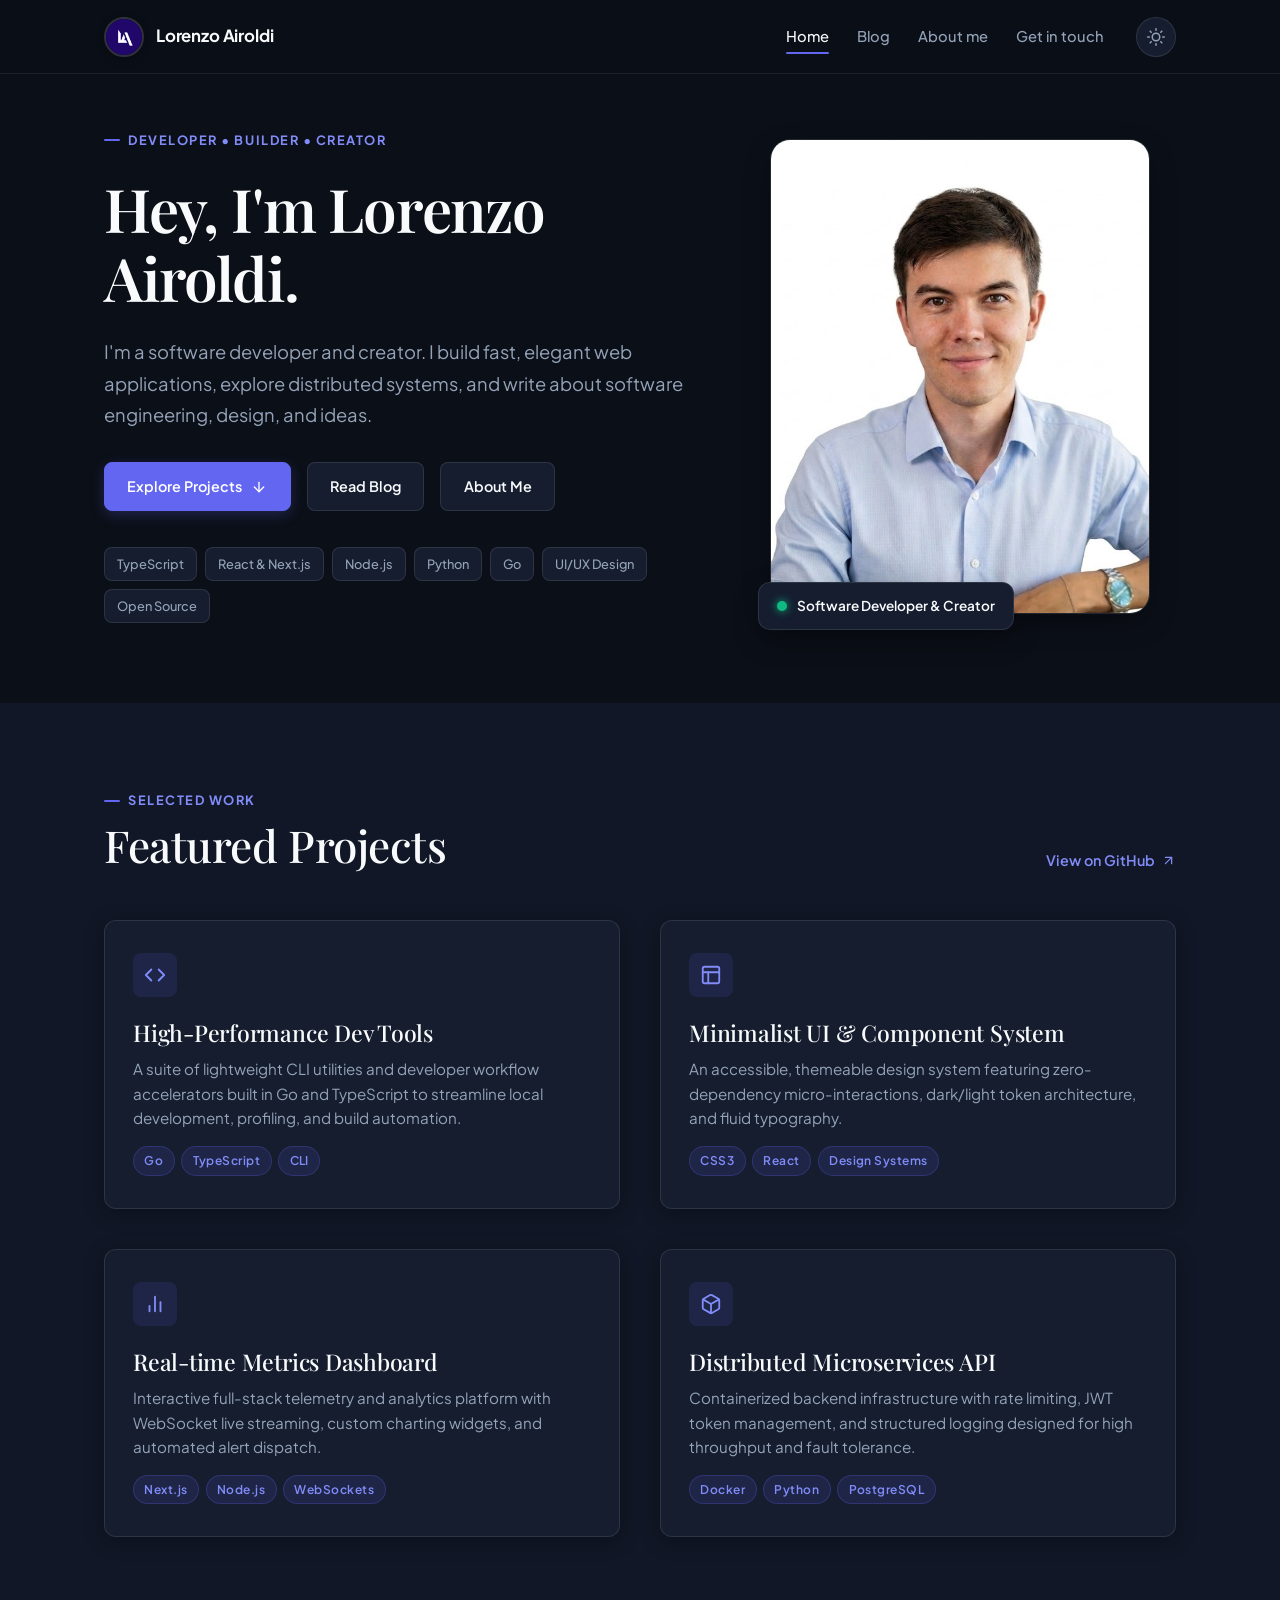
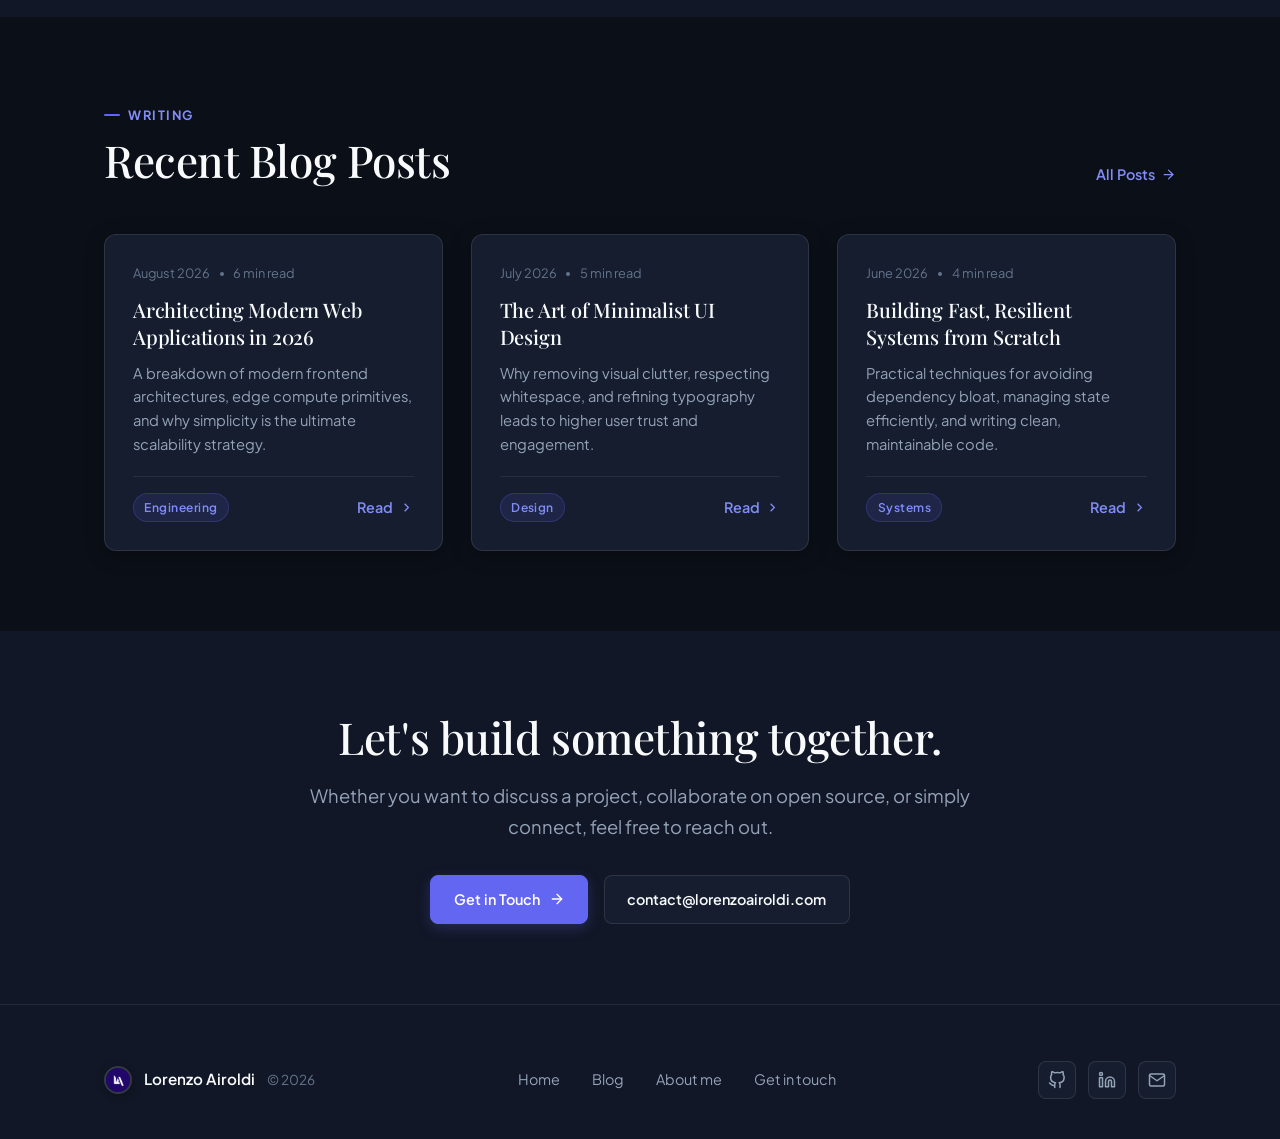
==== commit 0d97c088: "AG 2.2" ====
--- a/index.html
+++ b/index.html
@@ -3,7 +3,7 @@
 <head>
   <meta charset="UTF-8">
   <meta name="viewport" content="width=device-width, initial-scale=1.0">
-  <title>Lorenzo Airoldi | Developer, Builder & Creator</title>
+  <title>Lorenzo Airoldi | Personal Website</title>
   <meta name="description" content="Personal website of Lorenzo Airoldi. Software developer, creator, and writer exploring code, systems, and modern digital design.">
   <meta name="author" content="Lorenzo Airoldi">
 
@@ -45,13 +45,13 @@
         <span class="brand-name">Lorenzo Airoldi</span>
       </a>
 
-      <!-- Desktop Navigation -->
+      <!-- Desktop Navigation (Order: Home, Blog, About me, Get in touch) -->
       <nav class="nav-desktop" aria-label="Primary Navigation">
         <div class="nav-links">
           <a href="index.html" class="nav-link active">Home</a>
+          <a href="blog.html" class="nav-link">Blog</a>
           <a href="about.html" class="nav-link">About me</a>
-          <a href="posts.html" class="nav-link">Posts</a>
-          <a href="contact.html" class="nav-link">Contact</a>
+          <a href="contact.html" class="nav-link">Get in touch</a>
         </div>
 
         <button class="theme-toggle-btn" aria-label="Toggle dark / light theme" title="Toggle theme">
@@ -119,9 +119,9 @@
 
     <nav class="mobile-nav-links">
       <a href="index.html" class="mobile-nav-link active">Home</a>
+      <a href="blog.html" class="mobile-nav-link">Blog</a>
       <a href="about.html" class="mobile-nav-link">About me</a>
-      <a href="posts.html" class="mobile-nav-link">Posts</a>
-      <a href="contact.html" class="mobile-nav-link">Contact</a>
+      <a href="contact.html" class="mobile-nav-link">Get in touch</a>
     </nav>
 
     <div style="padding-top:1.5rem; border-top:1px solid var(--border-subtle); display:flex; flex-direction:column; gap:0.75rem;">
@@ -133,44 +133,63 @@
   </aside>
 
   <!-- =========================================================================
-       Hero Section
+       Hero Section (With Lorenzo's Photo)
        ========================================================================= -->
   <section class="hero-home">
     <div class="container">
-      <div class="hero-content reveal">
-        <div class="text-eyebrow">Developer • Builder • Creator</div>
-        <h1 class="heading-display">
-          Hey, I'm Lorenzo Airoldi.
-        </h1>
-        <p class="text-lead">
-          I'm a software developer and creator. I build fast, elegant web applications, explore distributed systems, and write about software engineering, design, and ideas.
-        </p>
-
-        <div class="hero-actions">
-          <a href="#projects" class="btn btn-primary">
-            Explore Projects
-            <svg viewBox="0 0 24 24" fill="none" stroke="currentColor" stroke-width="2" stroke-linecap="round" stroke-linejoin="round">
-              <line x1="12" y1="5" x2="12" y2="19"></line>
-              <polyline points="19 12 12 19 5 12"></polyline>
-            </svg>
-          </a>
-          <a href="about.html" class="btn btn-secondary">
-            About Me
-          </a>
-          <a href="posts.html" class="btn btn-secondary">
-            Read Posts
-          </a>
-        </div>
-
-        <!-- Tech Stack Chips -->
-        <div class="hero-tech-stack">
-          <span class="chip">TypeScript</span>
-          <span class="chip">React & Next.js</span>
-          <span class="chip">Node.js</span>
-          <span class="chip">Python</span>
-          <span class="chip">Go</span>
-          <span class="chip">UI/UX Design</span>
-          <span class="chip">Open Source</span>
+      <div class="hero-grid">
+        <div class="hero-content reveal">
+          <div class="text-eyebrow">Developer • Builder • Creator</div>
+          <h1 class="heading-display">
+            Hey, I'm Lorenzo Airoldi.
+          </h1>
+          <p class="text-lead">
+            I'm a software developer and creator. I build fast, elegant web applications, explore distributed systems, and write about software engineering, design, and ideas.
+          </p>
+
+          <div class="hero-actions">
+            <a href="#projects" class="btn btn-primary">
+              Explore Projects
+              <svg viewBox="0 0 24 24" fill="none" stroke="currentColor" stroke-width="2" stroke-linecap="round" stroke-linejoin="round">
+                <line x1="12" y1="5" x2="12" y2="19"></line>
+                <polyline points="19 12 12 19 5 12"></polyline>
+              </svg>
+            </a>
+            <a href="blog.html" class="btn btn-secondary">
+              Read Blog
+            </a>
+            <a href="about.html" class="btn btn-secondary">
+              About Me
+            </a>
+          </div>
+
+          <!-- Tech Stack Chips -->
+          <div class="hero-tech-stack">
+            <span class="chip">TypeScript</span>
+            <span class="chip">React & Next.js</span>
+            <span class="chip">Node.js</span>
+            <span class="chip">Python</span>
+            <span class="chip">Go</span>
+            <span class="chip">UI/UX Design</span>
+            <span class="chip">Open Source</span>
+          </div>
+        </div>
+
+        <!-- Lorenzo's Portrait Photo -->
+        <div class="reveal reveal-delay-2" style="display:flex; justify-content:center;">
+          <div class="portrait-wrapper">
+            <img 
+              src="assets/img/lorenzo.jpg" 
+              alt="Lorenzo Airoldi" 
+              class="portrait-image"
+              width="380"
+              height="475"
+            >
+            <div class="portrait-badge">
+              <div class="portrait-badge-dot"></div>
+              <span>Software Developer & Creator</span>
+            </div>
+          </div>
         </div>
       </div>
     </div>
@@ -287,16 +306,16 @@
   </section>
 
   <!-- =========================================================================
-       Recent Writing
+       Recent Blog Posts
        ========================================================================= -->
   <section class="section">
     <div class="container">
       <div class="flex-between reveal" style="align-items:flex-end; margin-bottom:3rem; flex-wrap:wrap; gap:1rem;">
         <div>
           <div class="text-eyebrow">Writing</div>
-          <h2 class="heading-1" style="margin-top:0.5rem;">Recent Posts</h2>
-        </div>
-        <a href="posts.html" class="btn-link">
+          <h2 class="heading-1" style="margin-top:0.5rem;">Recent Blog Posts</h2>
+        </div>
+        <a href="blog.html" class="btn-link">
           All Posts
           <svg viewBox="0 0 24 24" fill="none" stroke="currentColor" stroke-width="2" stroke-linecap="round" stroke-linejoin="round">
             <line x1="5" y1="12" x2="19" y2="12"></line>
@@ -307,22 +326,22 @@
 
       <div class="grid-3">
         <!-- Post 1 -->
-        <article class="post-card reveal reveal-delay-1">
-          <div class="post-content">
+        <article class="blog-card reveal reveal-delay-1">
+          <div class="blog-content">
             <div>
-              <div class="post-meta">
+              <div class="blog-meta">
                 <span>August 2026</span>
-                <span class="post-meta-dot"></span>
+                <span class="blog-meta-dot"></span>
                 <span>6 min read</span>
               </div>
-              <h3 class="post-title">
+              <h3 class="blog-title">
                 <a href="article.html">Architecting Modern Web Applications in 2026</a>
               </h3>
-              <p class="post-excerpt">
+              <p class="blog-excerpt">
                 A breakdown of modern frontend architectures, edge compute primitives, and why simplicity is the ultimate scalability strategy.
               </p>
             </div>
-            <div class="post-footer">
+            <div class="blog-footer">
               <span class="badge">Engineering</span>
               <a href="article.html" class="btn-link">Read <svg viewBox="0 0 24 24" fill="none" stroke="currentColor" stroke-width="2"><polyline points="9 18 15 12 9 6"></polyline></svg></a>
             </div>
@@ -330,22 +349,22 @@
         </article>
 
         <!-- Post 2 -->
-        <article class="post-card reveal reveal-delay-2">
-          <div class="post-content">
+        <article class="blog-card reveal reveal-delay-2">
+          <div class="blog-content">
             <div>
-              <div class="post-meta">
+              <div class="blog-meta">
                 <span>July 2026</span>
-                <span class="post-meta-dot"></span>
+                <span class="blog-meta-dot"></span>
                 <span>5 min read</span>
               </div>
-              <h3 class="post-title">
+              <h3 class="blog-title">
                 <a href="article.html">The Art of Minimalist UI Design</a>
               </h3>
-              <p class="post-excerpt">
+              <p class="blog-excerpt">
                 Why removing visual clutter, respecting whitespace, and refining typography leads to higher user trust and engagement.
               </p>
             </div>
-            <div class="post-footer">
+            <div class="blog-footer">
               <span class="badge">Design</span>
               <a href="article.html" class="btn-link">Read <svg viewBox="0 0 24 24" fill="none" stroke="currentColor" stroke-width="2"><polyline points="9 18 15 12 9 6"></polyline></svg></a>
             </div>
@@ -353,22 +372,22 @@
         </article>
 
         <!-- Post 3 -->
-        <article class="post-card reveal reveal-delay-3">
-          <div class="post-content">
+        <article class="blog-card reveal reveal-delay-3">
+          <div class="blog-content">
             <div>
-              <div class="post-meta">
+              <div class="blog-meta">
                 <span>June 2026</span>
-                <span class="post-meta-dot"></span>
+                <span class="blog-meta-dot"></span>
                 <span>4 min read</span>
               </div>
-              <h3 class="post-title">
+              <h3 class="blog-title">
                 <a href="article.html">Building Fast, Resilient Systems from Scratch</a>
               </h3>
-              <p class="post-excerpt">
+              <p class="blog-excerpt">
                 Practical techniques for avoiding dependency bloat, managing state efficiently, and writing clean, maintainable code.
               </p>
             </div>
-            <div class="post-footer">
+            <div class="blog-footer">
               <span class="badge">Systems</span>
               <a href="article.html" class="btn-link">Read <svg viewBox="0 0 24 24" fill="none" stroke="currentColor" stroke-width="2"><polyline points="9 18 15 12 9 6"></polyline></svg></a>
             </div>
@@ -417,9 +436,9 @@
 
       <div class="footer-nav">
         <a href="index.html" class="footer-link">Home</a>
+        <a href="blog.html" class="footer-link">Blog</a>
         <a href="about.html" class="footer-link">About me</a>
-        <a href="posts.html" class="footer-link">Posts</a>
-        <a href="contact.html" class="footer-link">Contact</a>
+        <a href="contact.html" class="footer-link">Get in touch</a>
       </div>
 
       <div class="footer-socials">
--- a/css/style.css
+++ b/css/style.css
@@ -235,7 +235,7 @@
 .grid-2 {
   display: grid;
   grid-template-columns: repeat(2, 1fr);
-  gap: 2rem;
+  gap: 2.5rem;
 }
 
 .grid-3 {
@@ -593,7 +593,7 @@
 }
 
 /* --------------------------------------------------------------------------
-   7. Hero Sections
+   7. Hero & Portrait Component
    -------------------------------------------------------------------------- */
 .hero-home {
   padding-top: calc(var(--header-height) + 3.5rem);
@@ -601,8 +601,14 @@
   position: relative;
 }
 
+.hero-grid {
+  display: grid;
+  grid-template-columns: 1.15fr 0.85fr;
+  gap: 3.5rem;
+  align-items: center;
+}
+
 .hero-content {
-  max-width: 760px;
   display: flex;
   flex-direction: column;
   gap: 1.5rem;
@@ -621,7 +627,55 @@
   align-items: center;
   gap: 0.5rem;
   flex-wrap: wrap;
-  margin-top: 1rem;
+  margin-top: 0.75rem;
+}
+
+.portrait-wrapper {
+  position: relative;
+  max-width: 380px;
+  margin: 0 auto;
+}
+
+.portrait-image {
+  width: 100%;
+  aspect-ratio: 4/5;
+  border-radius: var(--radius-lg);
+  object-fit: cover;
+  object-position: center top;
+  border: 1px solid var(--border-card);
+  box-shadow: var(--shadow-card);
+  transition: transform var(--transition-smooth);
+}
+
+.portrait-wrapper:hover .portrait-image {
+  transform: translateY(-4px);
+  box-shadow: var(--shadow-hover);
+}
+
+.portrait-badge {
+  position: absolute;
+  bottom: -1rem;
+  left: -0.75rem;
+  background-color: var(--bg-card);
+  border: 1px solid var(--border-card);
+  border-radius: var(--radius-md);
+  padding: 0.75rem 1.15rem;
+  box-shadow: var(--shadow-card);
+  display: flex;
+  align-items: center;
+  gap: 0.6rem;
+  font-size: 0.85rem;
+  font-weight: 600;
+  color: var(--text-primary);
+}
+
+.portrait-badge-dot {
+  width: 10px;
+  height: 10px;
+  background-color: #10B981;
+  border-radius: 50%;
+  box-shadow: 0 0 8px #10B981;
+  flex-shrink: 0;
 }
 
 /* Page Header (Inner Pages) */
@@ -710,9 +764,9 @@
 }
 
 /* --------------------------------------------------------------------------
-   9. Post / Article Cards
-   -------------------------------------------------------------------------- */
-.post-card {
+   9. Blog / Article Cards
+   -------------------------------------------------------------------------- */
+.blog-card {
   background-color: var(--bg-card);
   border-radius: var(--radius-md);
   overflow: hidden;
@@ -724,13 +778,13 @@
   height: 100%;
 }
 
-.post-card:hover {
+.blog-card:hover {
   transform: translateY(-4px);
   border-color: var(--border-hover);
   box-shadow: var(--shadow-hover);
 }
 
-.post-content {
+.blog-content {
   padding: 1.75rem;
   display: flex;
   flex-direction: column;
@@ -738,7 +792,7 @@
   justify-content: space-between;
 }
 
-.post-meta {
+.blog-meta {
   display: flex;
   align-items: center;
   gap: 0.6rem;
@@ -747,32 +801,32 @@
   margin-bottom: 0.75rem;
 }
 
-.post-meta-dot {
+.blog-meta-dot {
   width: 4px;
   height: 4px;
   background-color: var(--text-muted);
   border-radius: 50%;
 }
 
-.post-title {
+.blog-title {
   font-size: 1.25rem;
   line-height: 1.35;
   margin-bottom: 0.75rem;
   transition: color var(--transition-fast);
 }
 
-.post-card:hover .post-title {
+.blog-card:hover .blog-title {
   color: var(--accent-light);
 }
 
-.post-excerpt {
+.blog-excerpt {
   color: var(--text-secondary);
   font-size: 0.92rem;
   line-height: 1.6;
   margin-bottom: 1.25rem;
 }
 
-.post-footer {
+.blog-footer {
   display: flex;
   align-items: center;
   justify-content: space-between;
@@ -781,7 +835,7 @@
 }
 
 /* --------------------------------------------------------------------------
-   10. Blog & Filter Controls
+   10. Blog Filters & Search
    -------------------------------------------------------------------------- */
 .filter-bar {
   display: flex;
@@ -1118,6 +1172,13 @@
    15. Responsive Media Queries
    -------------------------------------------------------------------------- */
 @media (max-width: 900px) {
+  .hero-grid {
+    grid-template-columns: 1fr;
+    gap: 3rem;
+  }
+  .portrait-wrapper {
+    max-width: 320px;
+  }
   .grid-3 {
     grid-template-columns: repeat(2, 1fr);
   }
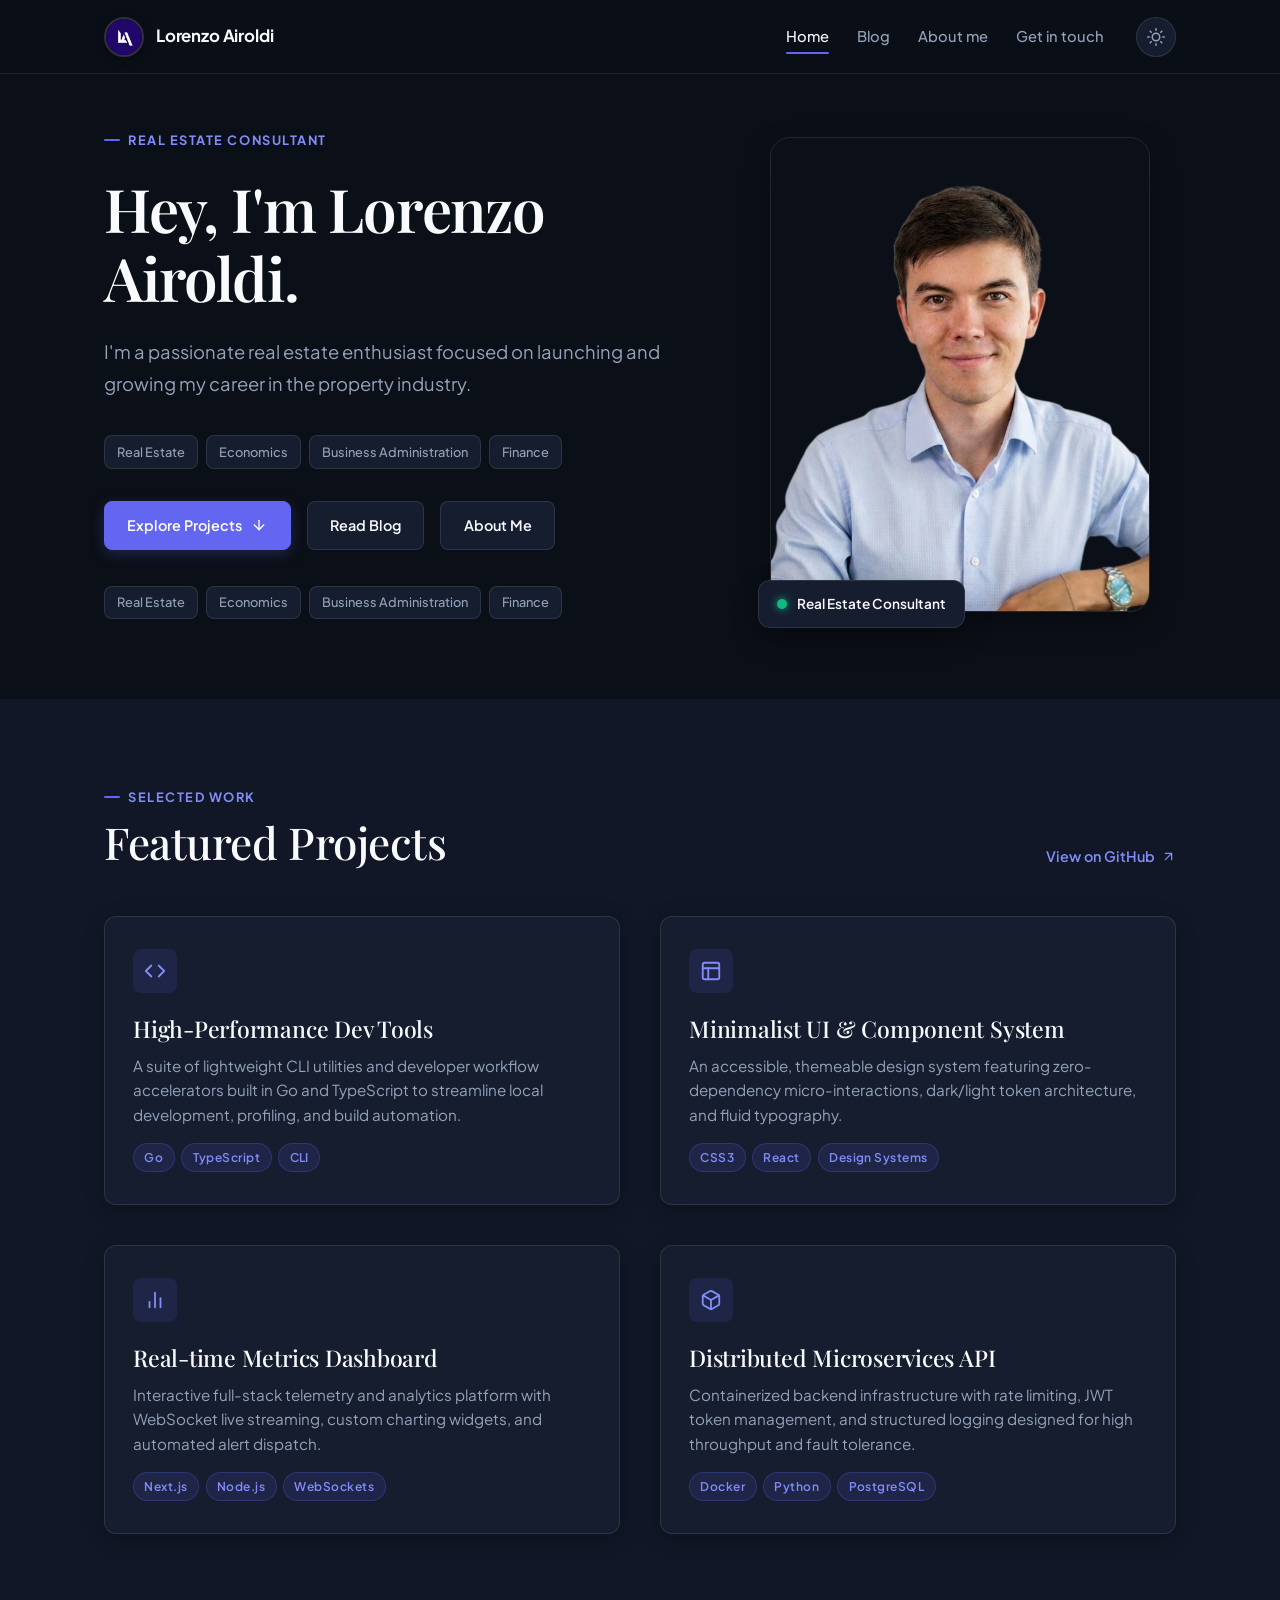
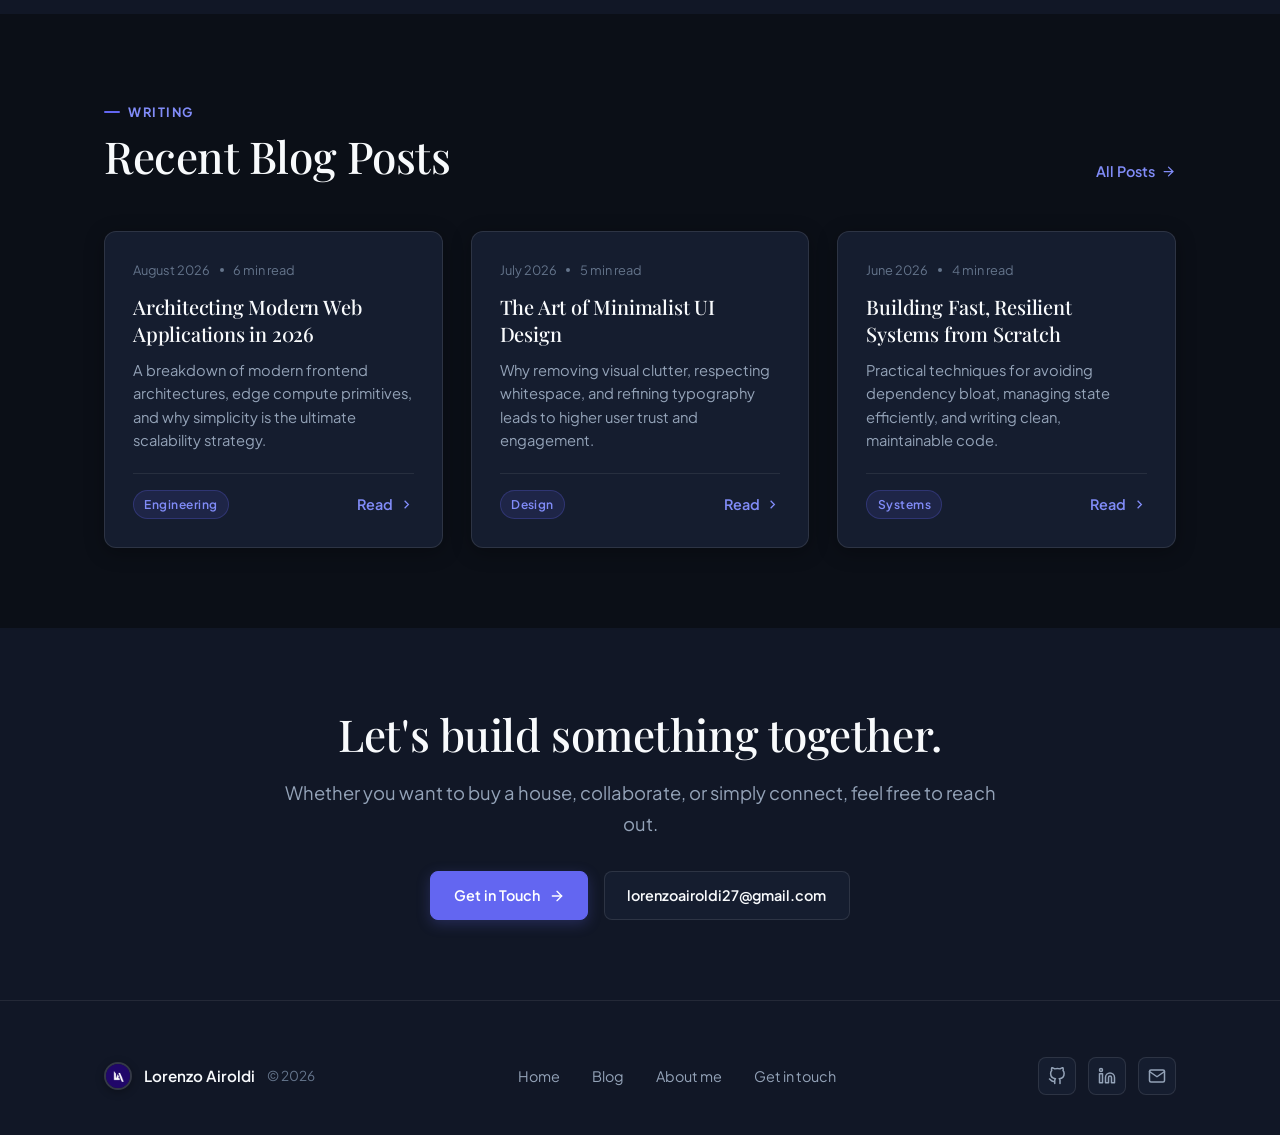
==== commit d44ae28c: "AG 2.3" ====
--- a/index.html
+++ b/index.html
@@ -139,13 +139,22 @@
     <div class="container">
       <div class="hero-grid">
         <div class="hero-content reveal">
-          <div class="text-eyebrow">Developer • Builder • Creator</div>
+          <div class="text-eyebrow">Real Estate Consultant </div>
           <h1 class="heading-display">
             Hey, I'm Lorenzo Airoldi.
           </h1>
           <p class="text-lead">
-            I'm a software developer and creator. I build fast, elegant web applications, explore distributed systems, and write about software engineering, design, and ideas.
+            I'm a passionate real estate enthusiast focused on launching and growing my career in the property industry.
           </p>
+
+          <!-- Tech Stack Chips -->
+          <div class="hero-tech-stack">
+            <span class="chip">Real Estate</span>
+            <span class="chip">Economics</span>
+            <span class="chip">Business Administration</span>
+            <span class="chip">Finance</span>
+          </div>
+
 
           <div class="hero-actions">
             <a href="#projects" class="btn btn-primary">
@@ -165,13 +174,11 @@
 
           <!-- Tech Stack Chips -->
           <div class="hero-tech-stack">
-            <span class="chip">TypeScript</span>
-            <span class="chip">React & Next.js</span>
-            <span class="chip">Node.js</span>
-            <span class="chip">Python</span>
-            <span class="chip">Go</span>
-            <span class="chip">UI/UX Design</span>
-            <span class="chip">Open Source</span>
+            <span class="chip">Real Estate</span>
+            <span class="chip">Economics</span>
+            <span class="chip">Business Administration</span>
+            <span class="chip">Finance</span>
+
           </div>
         </div>
 
@@ -179,15 +186,15 @@
         <div class="reveal reveal-delay-2" style="display:flex; justify-content:center;">
           <div class="portrait-wrapper">
             <img 
-              src="assets/img/lorenzo.jpg" 
+              src="assets/img/lorenzo.png" 
               alt="Lorenzo Airoldi" 
               class="portrait-image"
-              width="380"
-              height="475"
+              width="470"
+              height="470"
             >
             <div class="portrait-badge">
               <div class="portrait-badge-dot"></div>
-              <span>Software Developer & Creator</span>
+              <span>Real Estate Consultant</span>
             </div>
           </div>
         </div>
@@ -406,7 +413,7 @@
         Let's build something together.
       </h2>
       <p class="text-lead" style="margin-bottom:2rem;">
-        Whether you want to discuss a project, collaborate on open source, or simply connect, feel free to reach out.
+        Whether you want to buy a house, collaborate, or simply connect, feel free to reach out.
       </p>
       <div style="display:flex; justify-content:center; gap:1rem; flex-wrap:wrap;">
         <a href="contact.html" class="btn btn-primary">
@@ -416,8 +423,8 @@
             <polyline points="12 5 19 12 12 19"></polyline>
           </svg>
         </a>
-        <a href="mailto:contact@lorenzoairoldi.com" class="btn btn-secondary">
-          contact@lorenzoairoldi.com
+        <a href="mailto:lorenzoairoldi27@gmail.com" class="btn btn-secondary">
+          lorenzoairoldi27@gmail.com
         </a>
       </div>
     </div>
@@ -454,7 +461,7 @@
             <circle cx="4" cy="4" r="2"></circle>
           </svg>
         </a>
-        <a href="mailto:contact@lorenzoairoldi.com" class="social-icon-btn" aria-label="Email">
+        <a href="mailto:lorenzoairoldi27@gmail.com" class="social-icon-btn" aria-label="Email">
           <svg viewBox="0 0 24 24" fill="none" stroke="currentColor" stroke-width="2" stroke-linecap="round" stroke-linejoin="round">
             <path d="M4 4h16c1.1 0 2 .9 2 2v12c0 1.1-.9 2-2 2H4c-1.1 0-2-.9-2-2V6c0-1.1.9-2 2-2z"></path>
             <polyline points="22,6 12,13 2,6"></polyline>
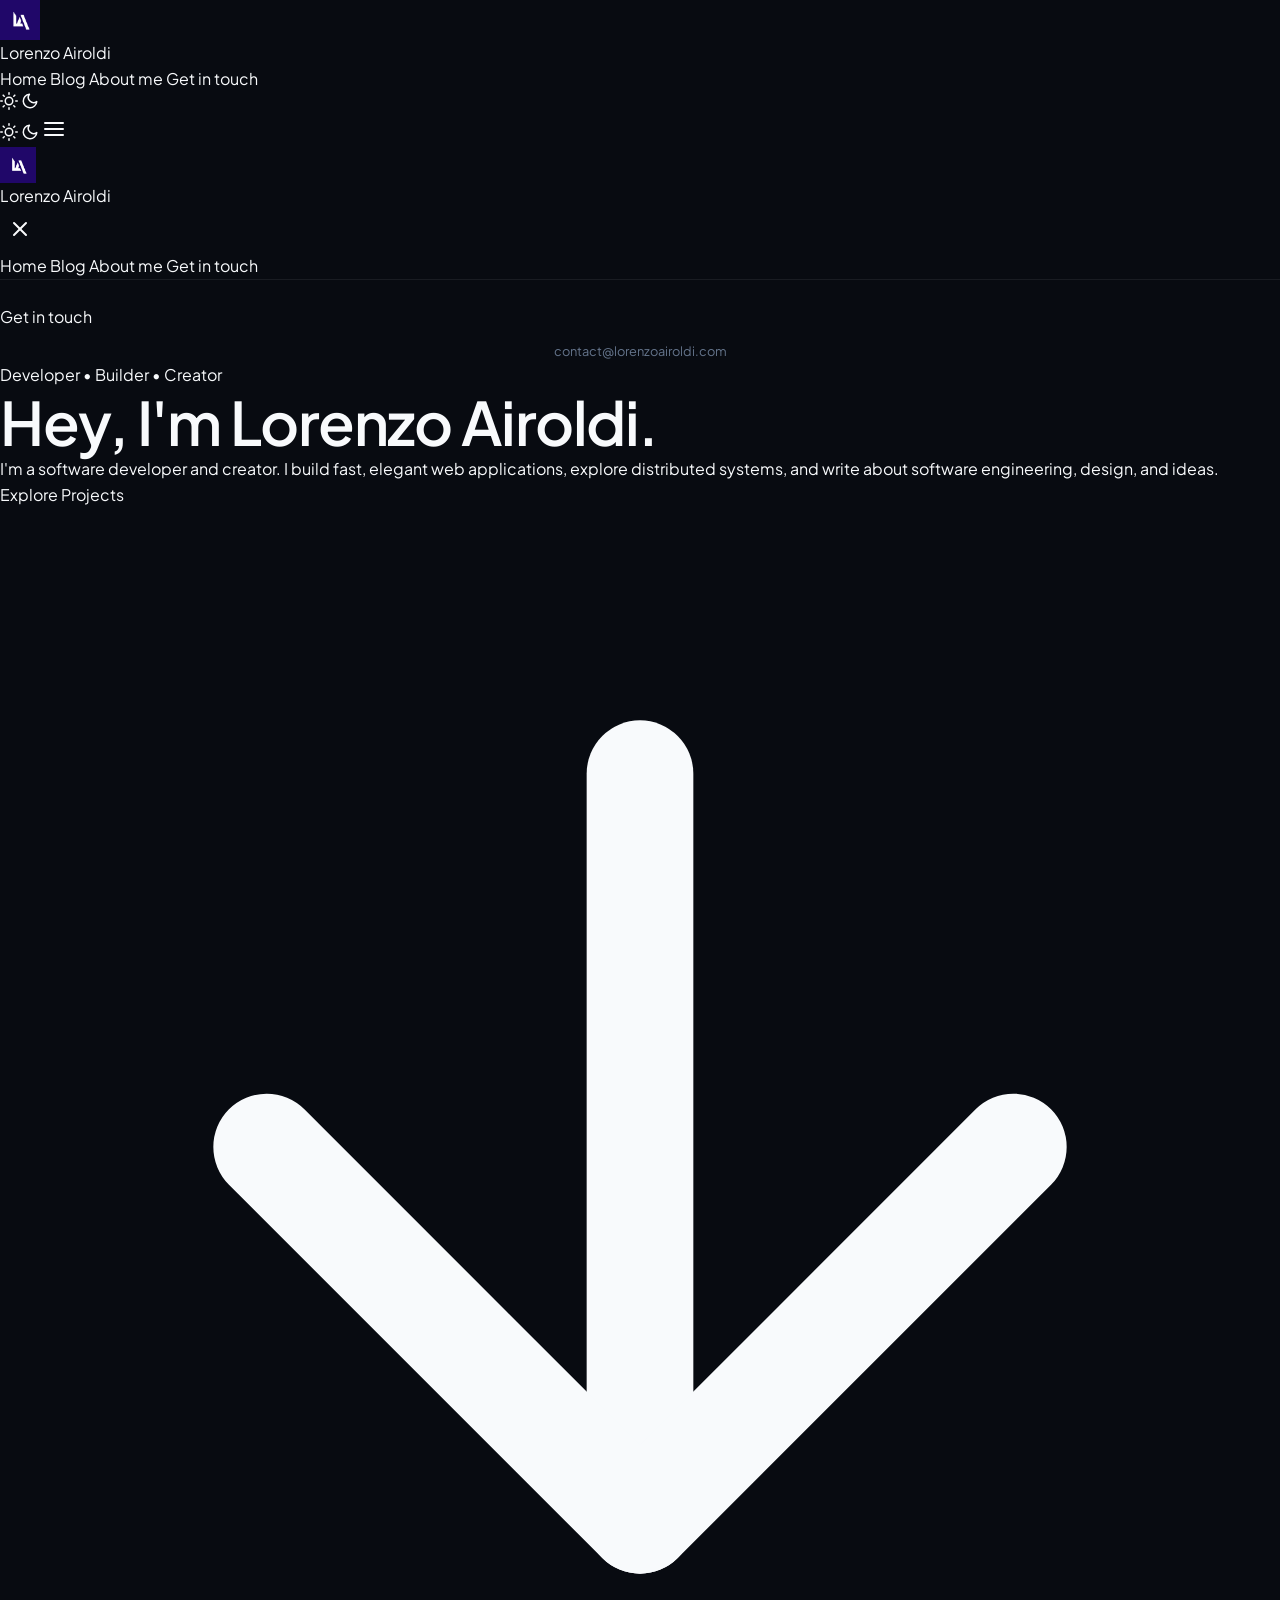
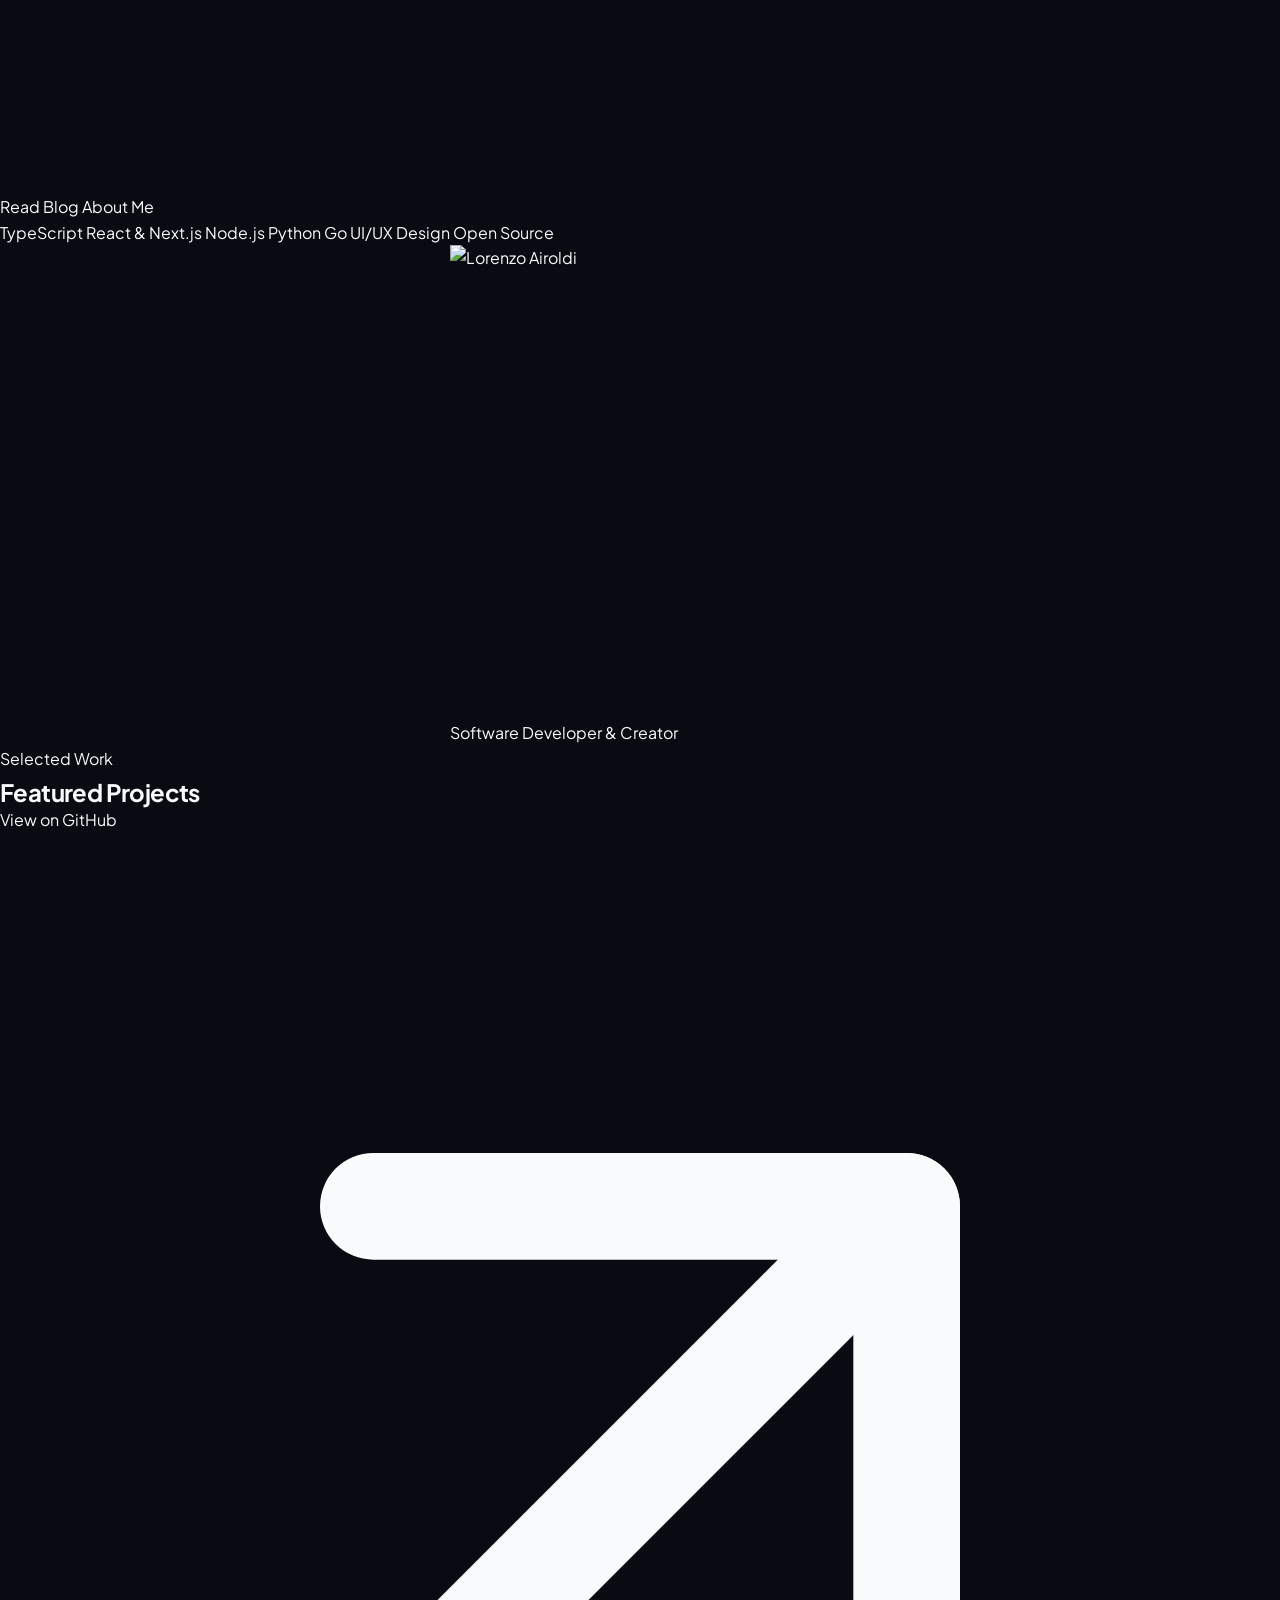
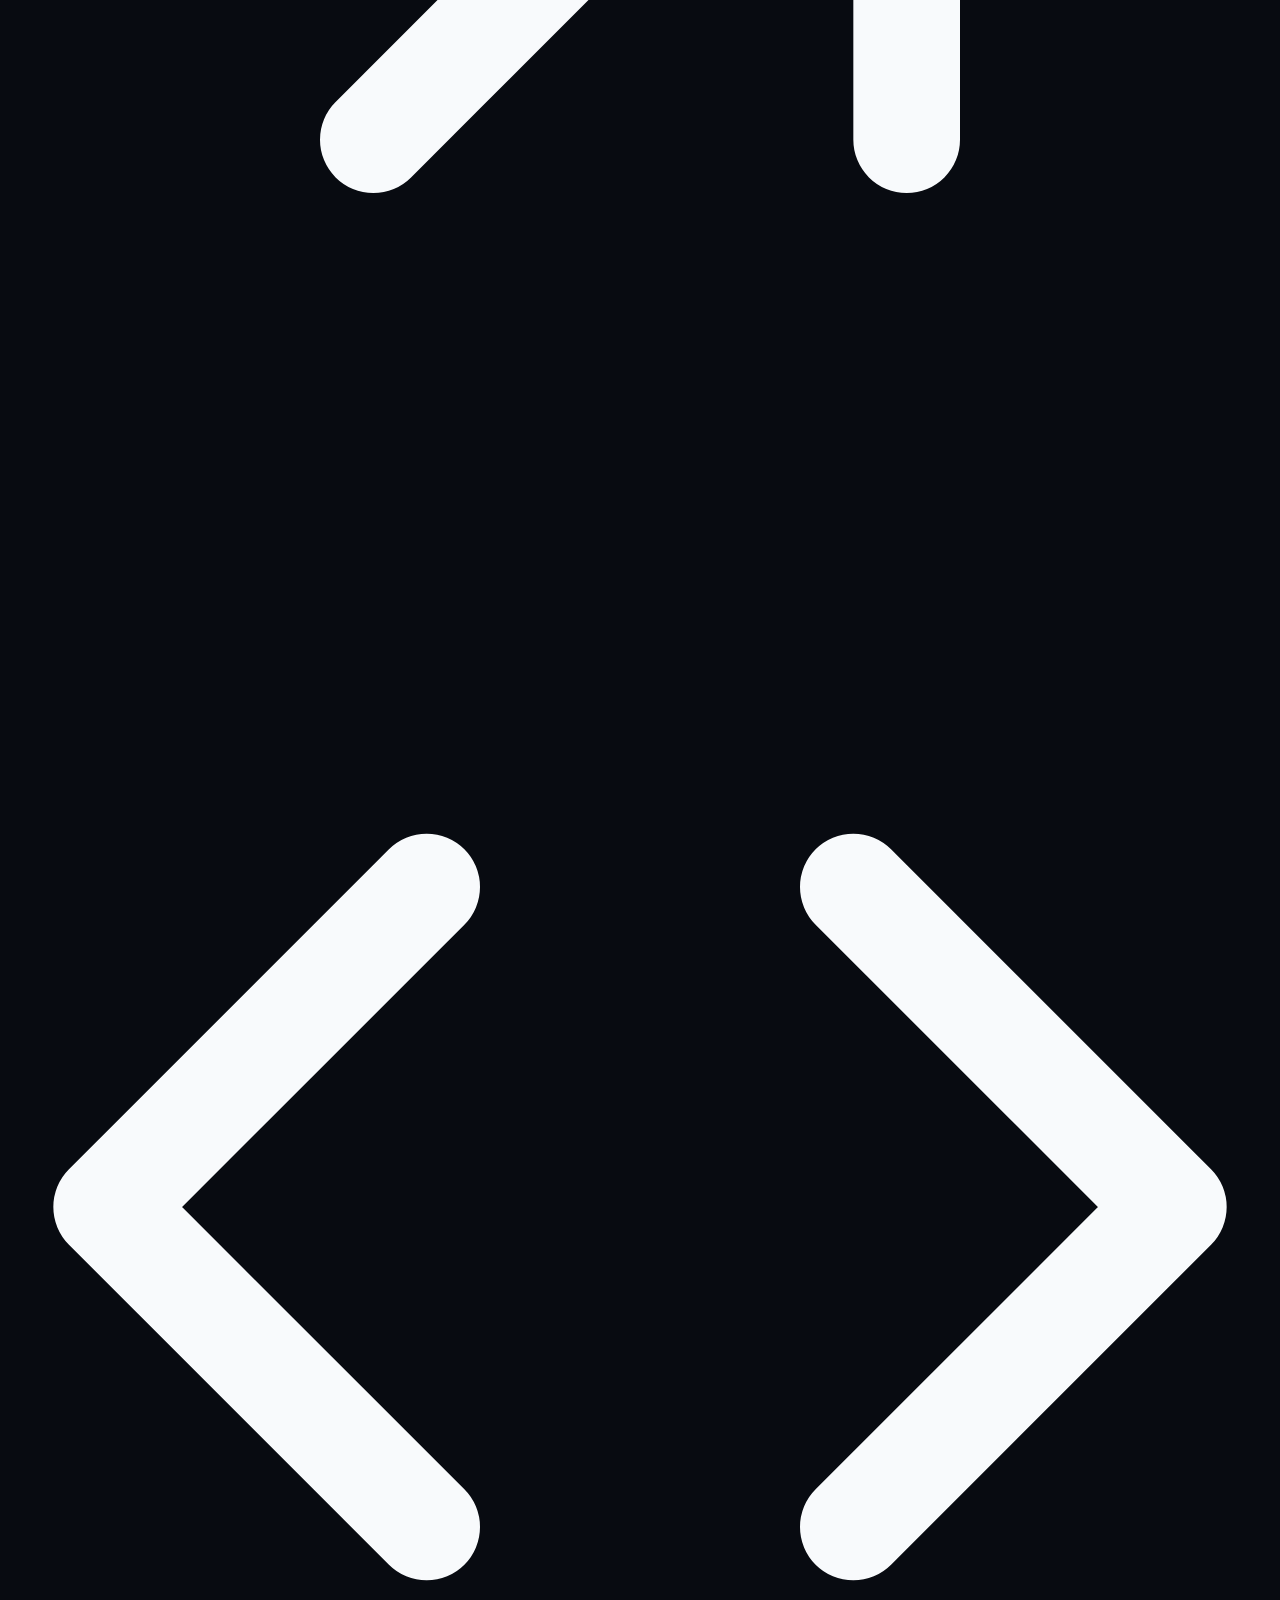
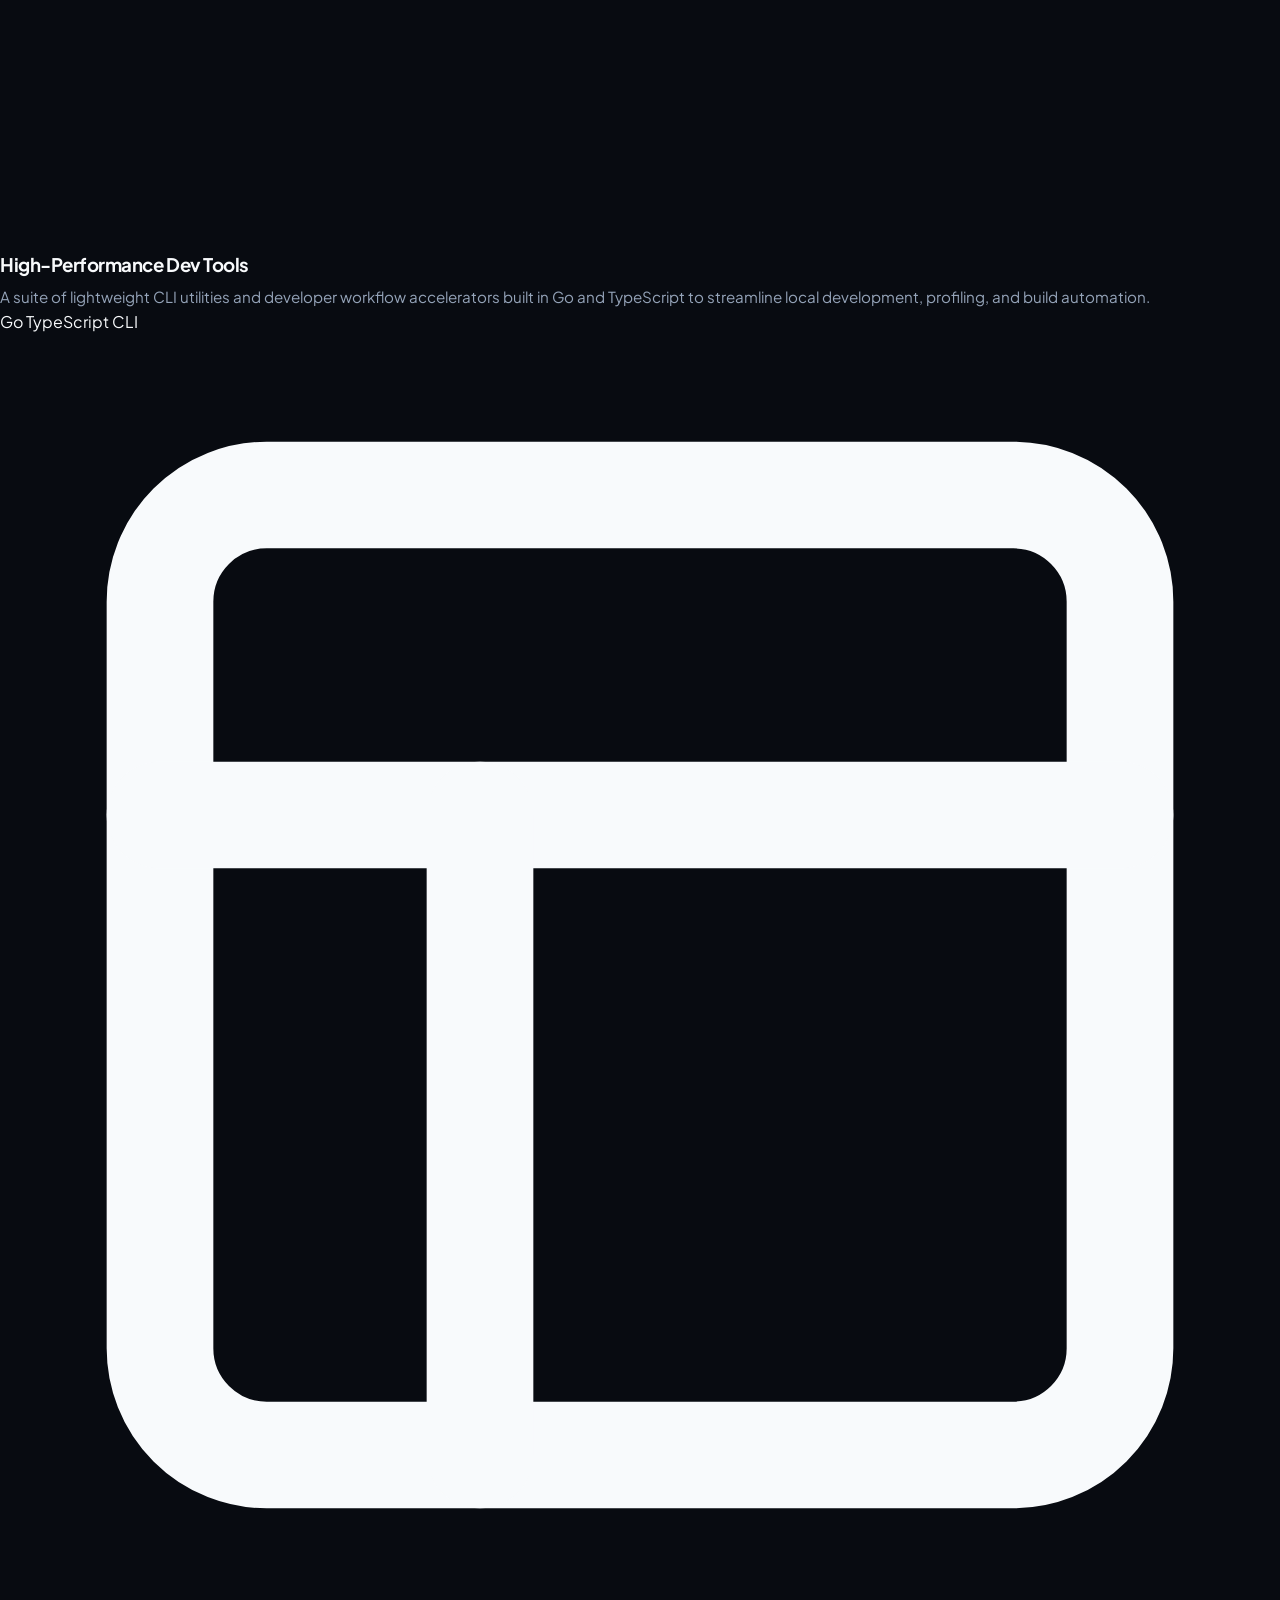
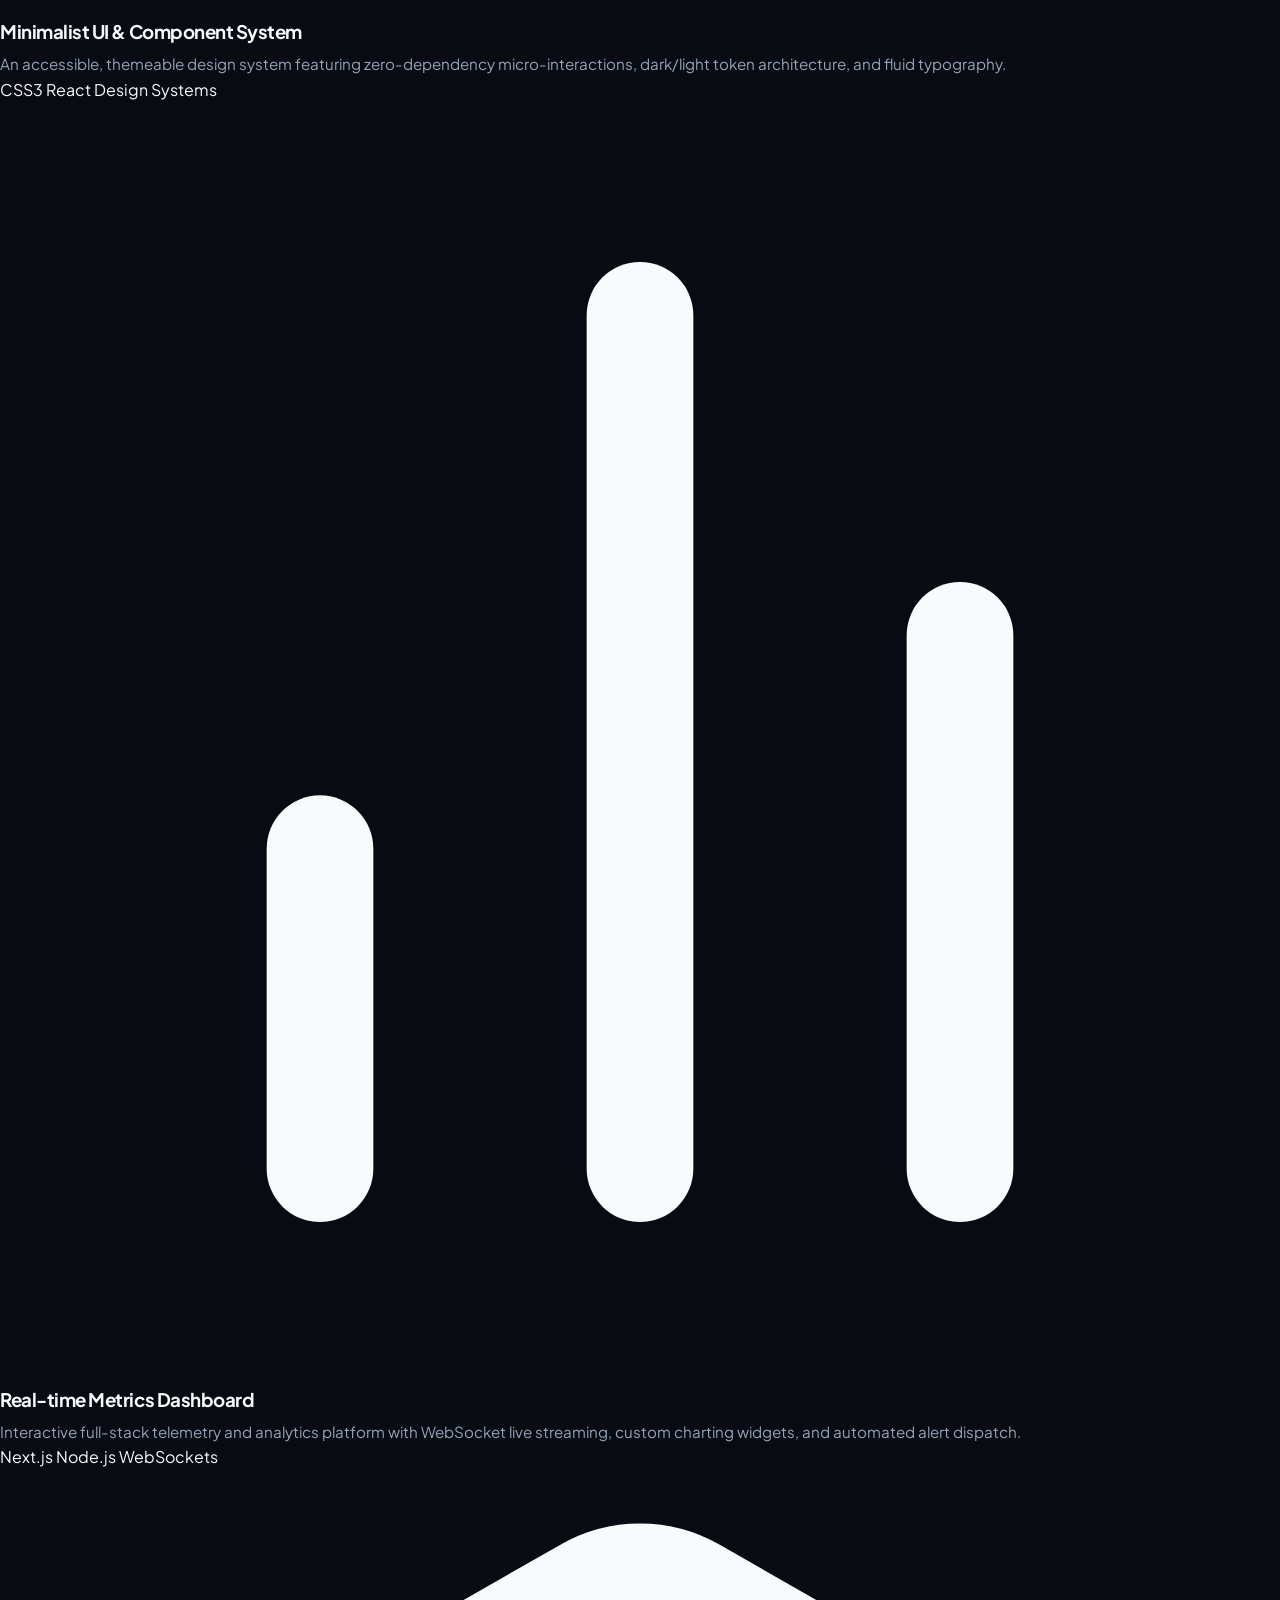
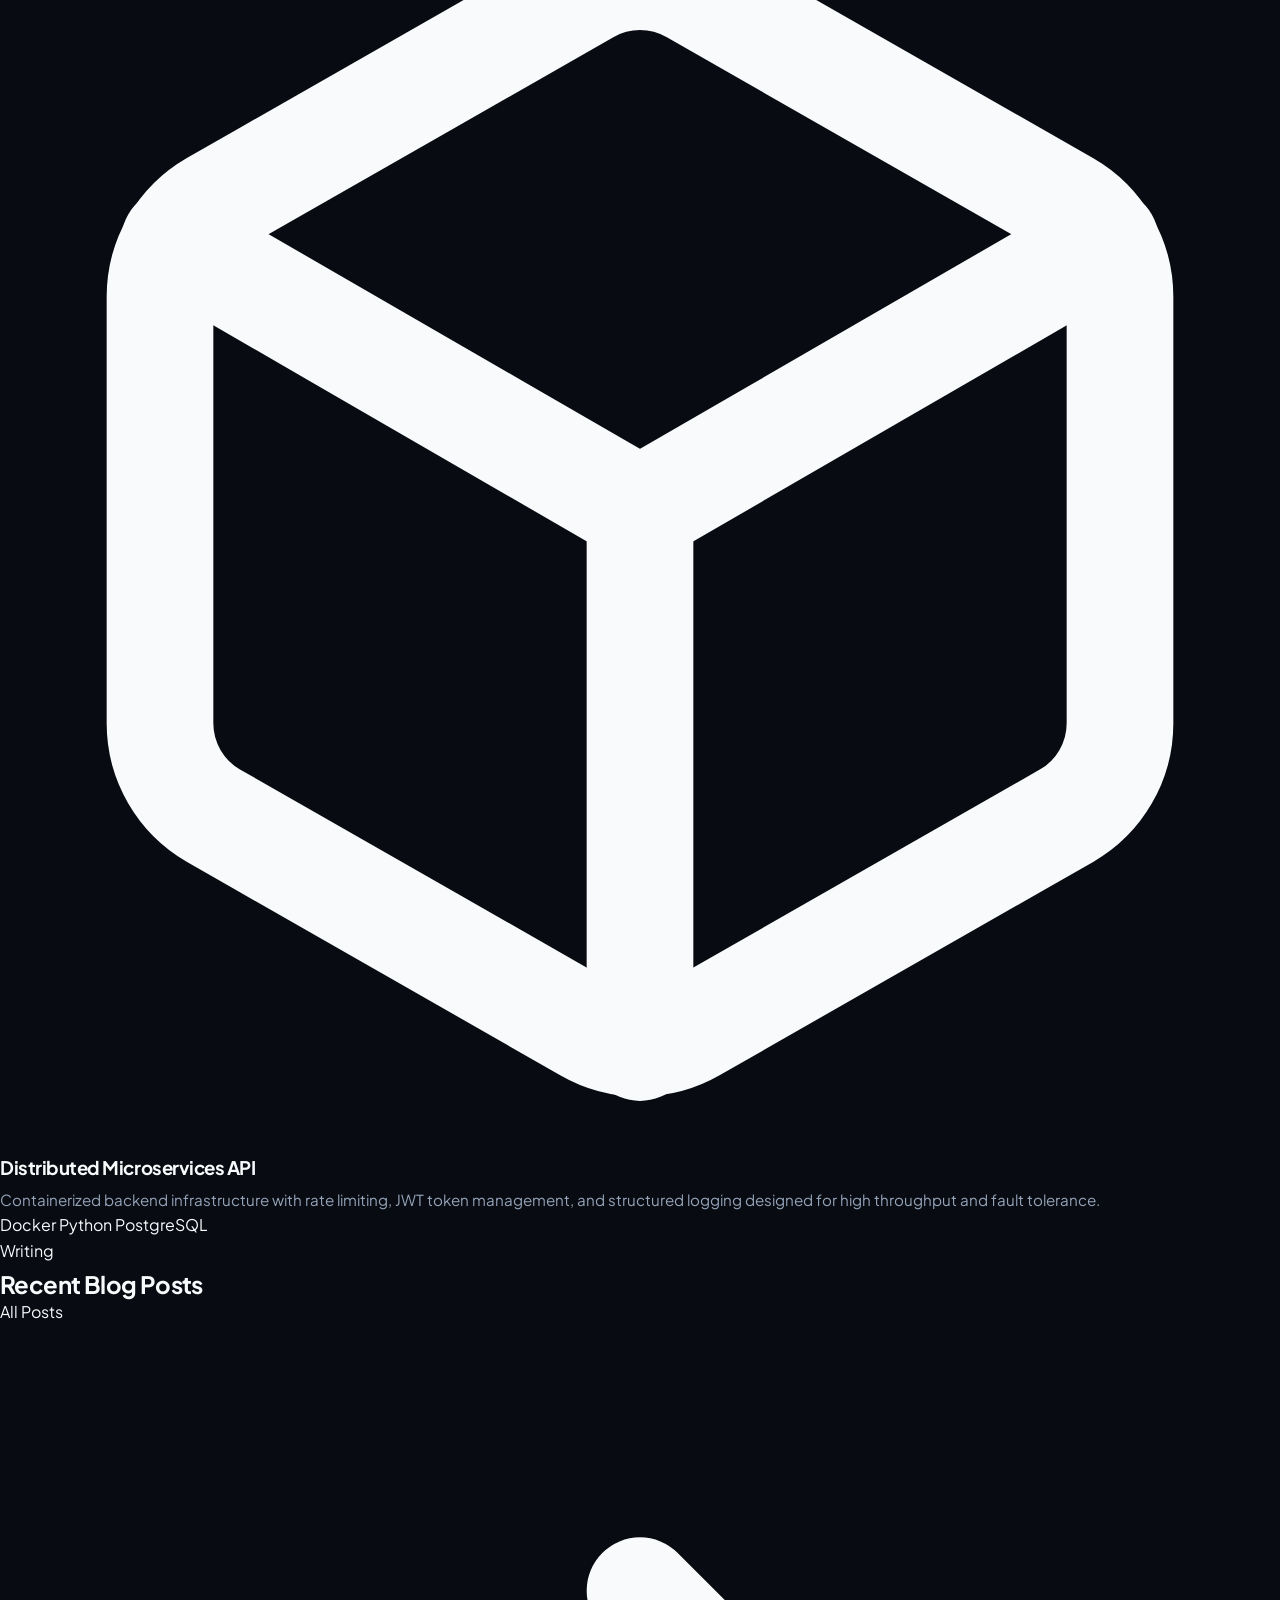
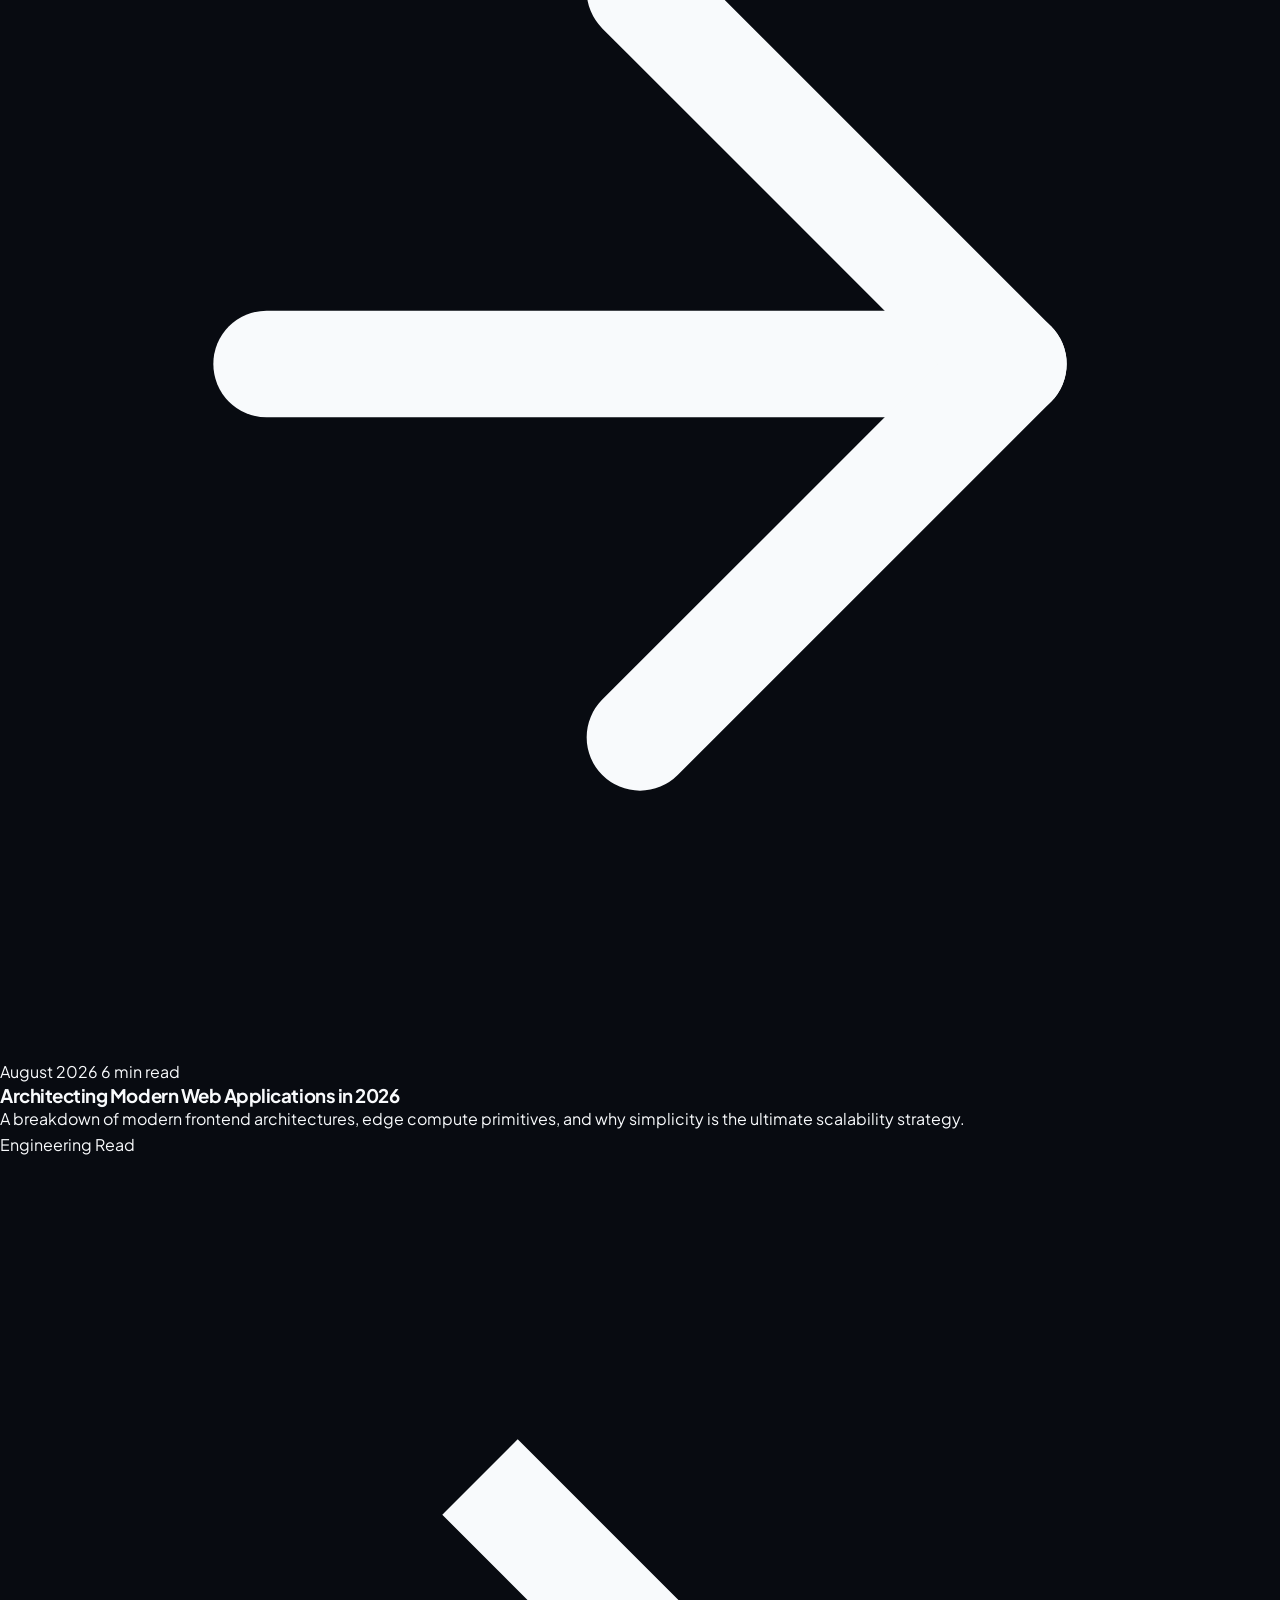
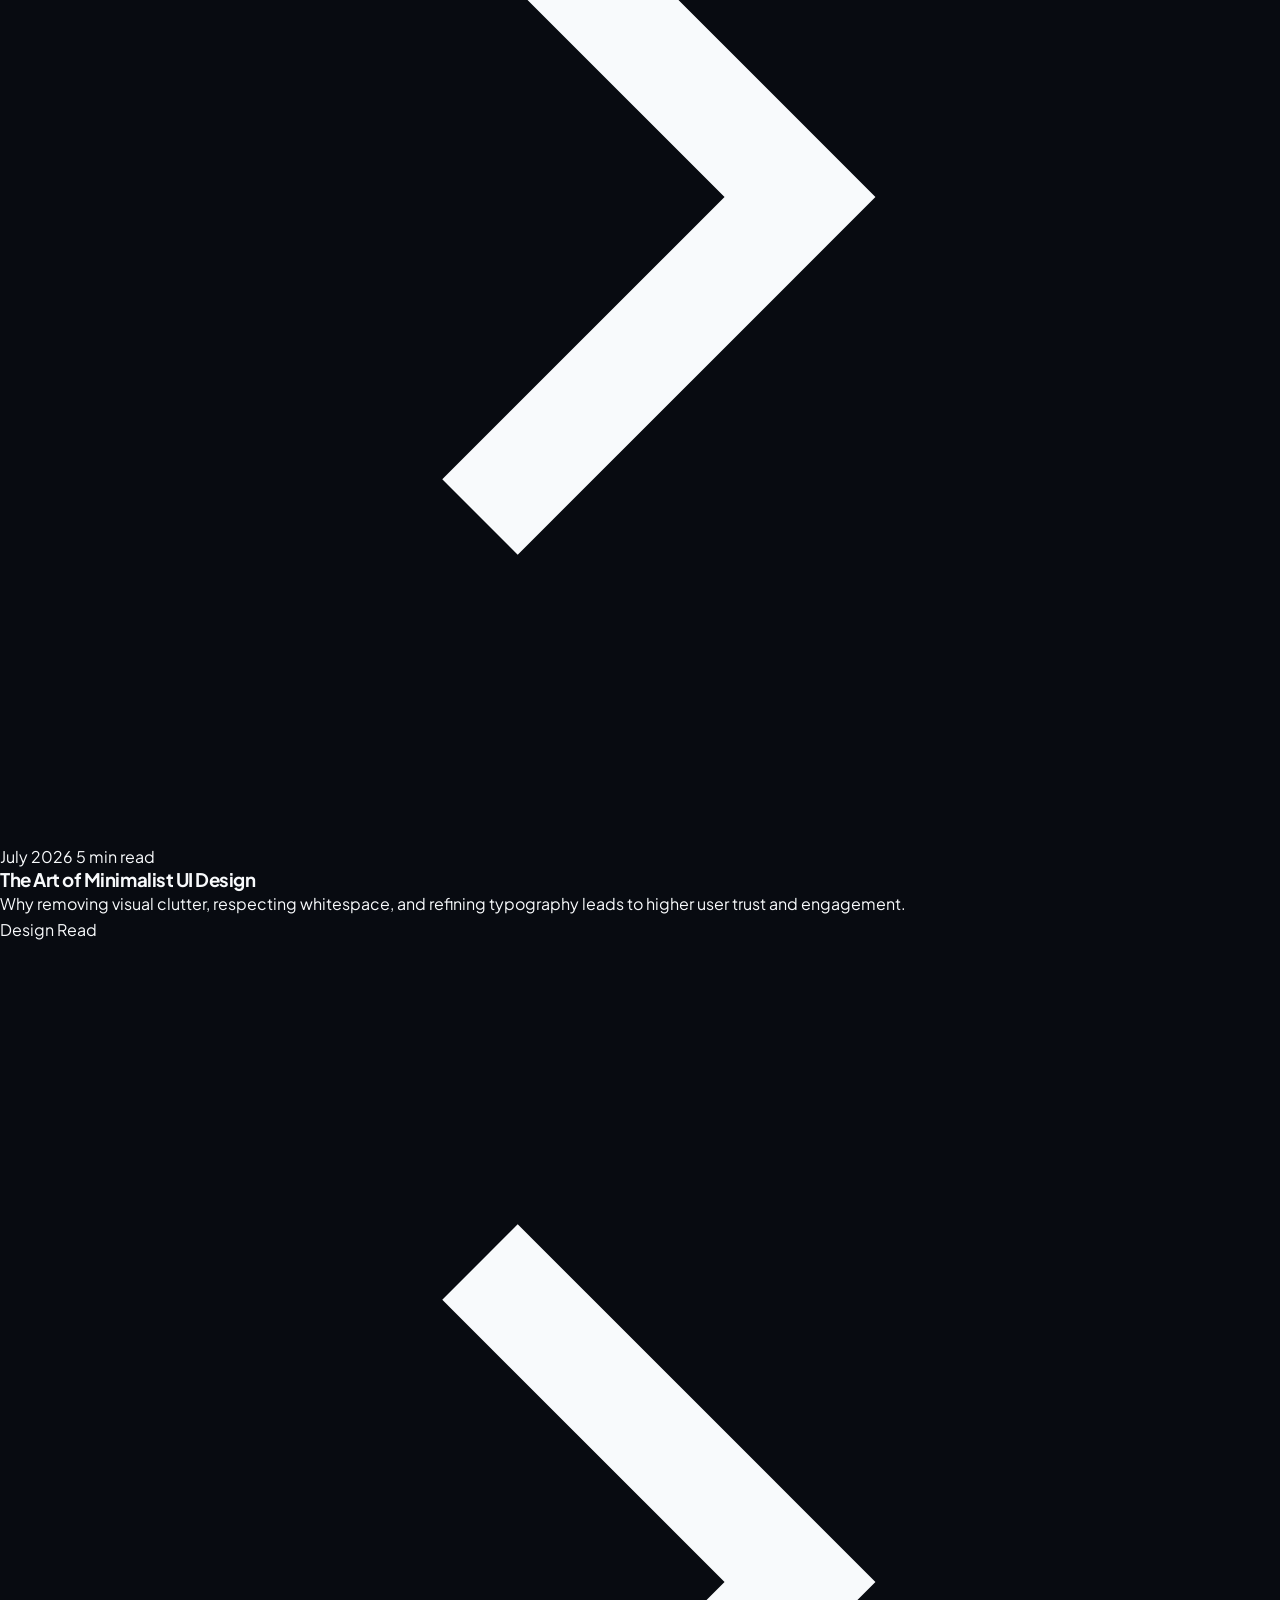
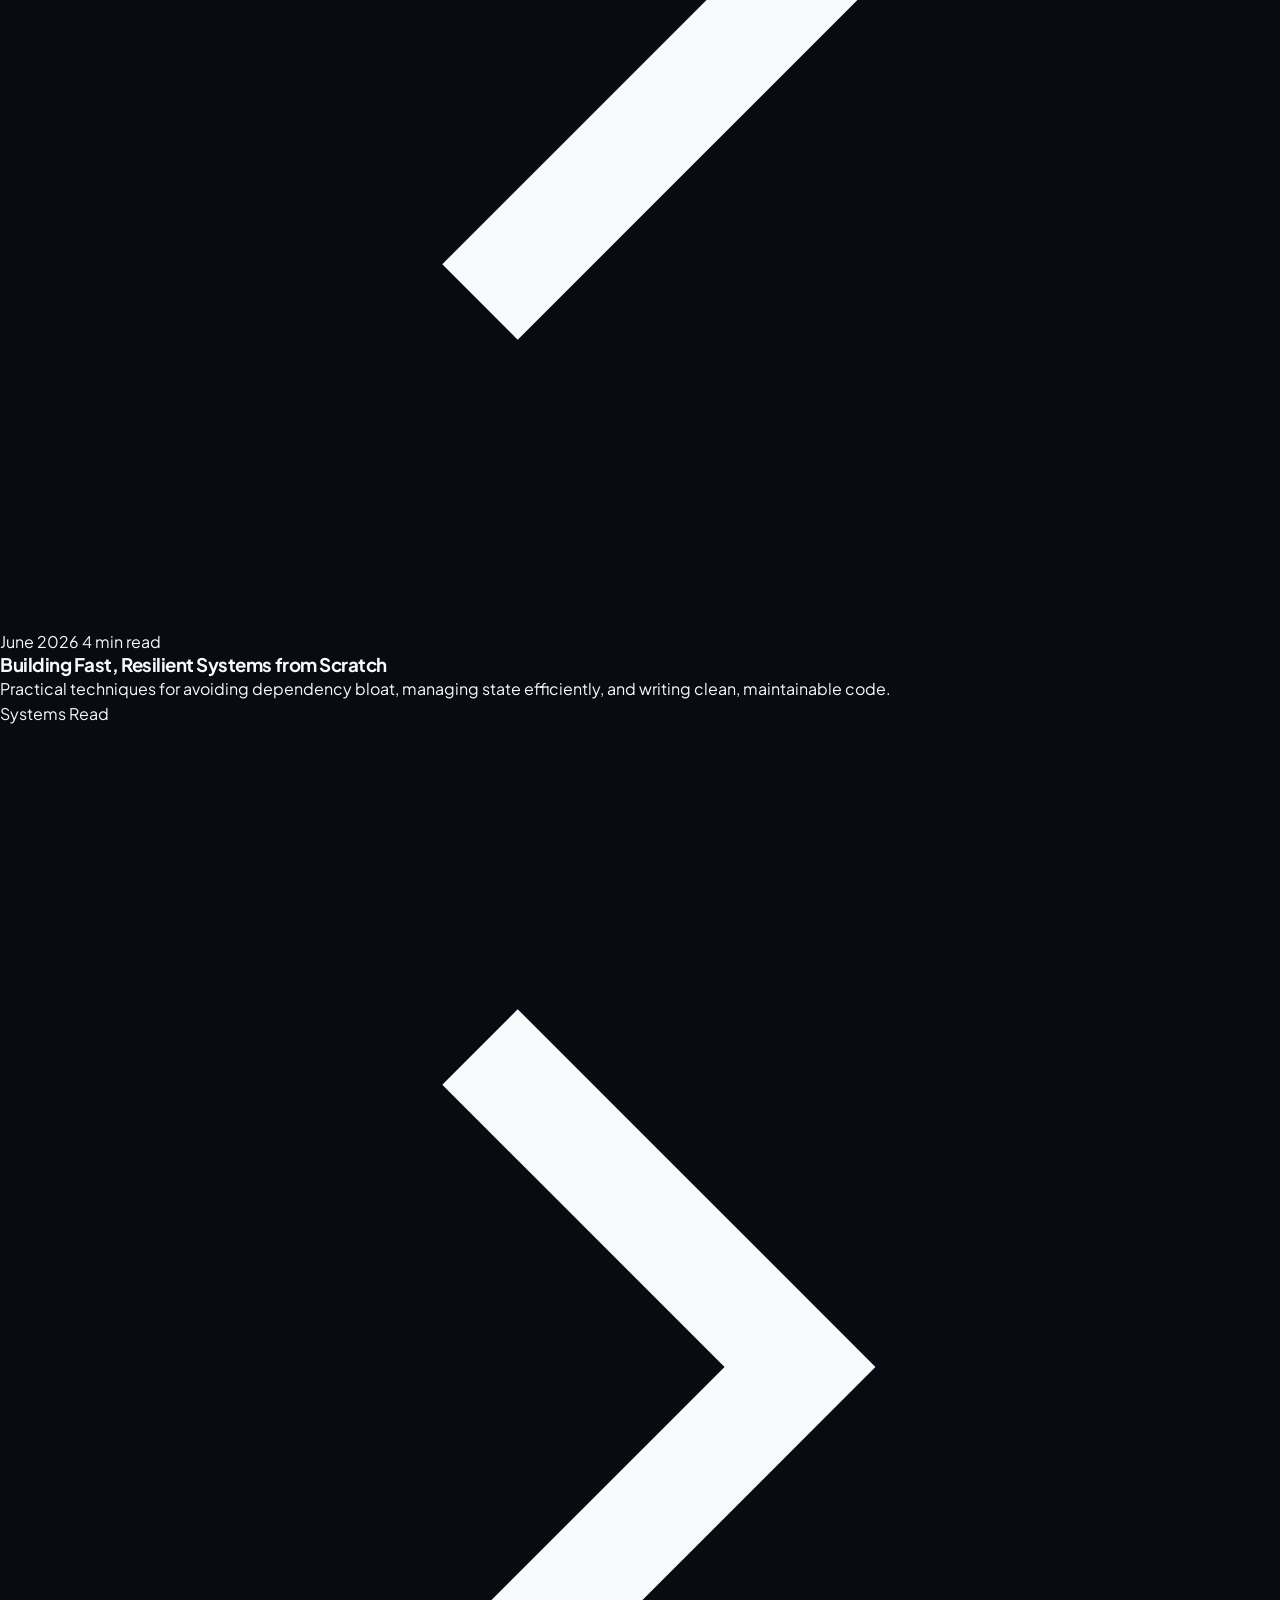
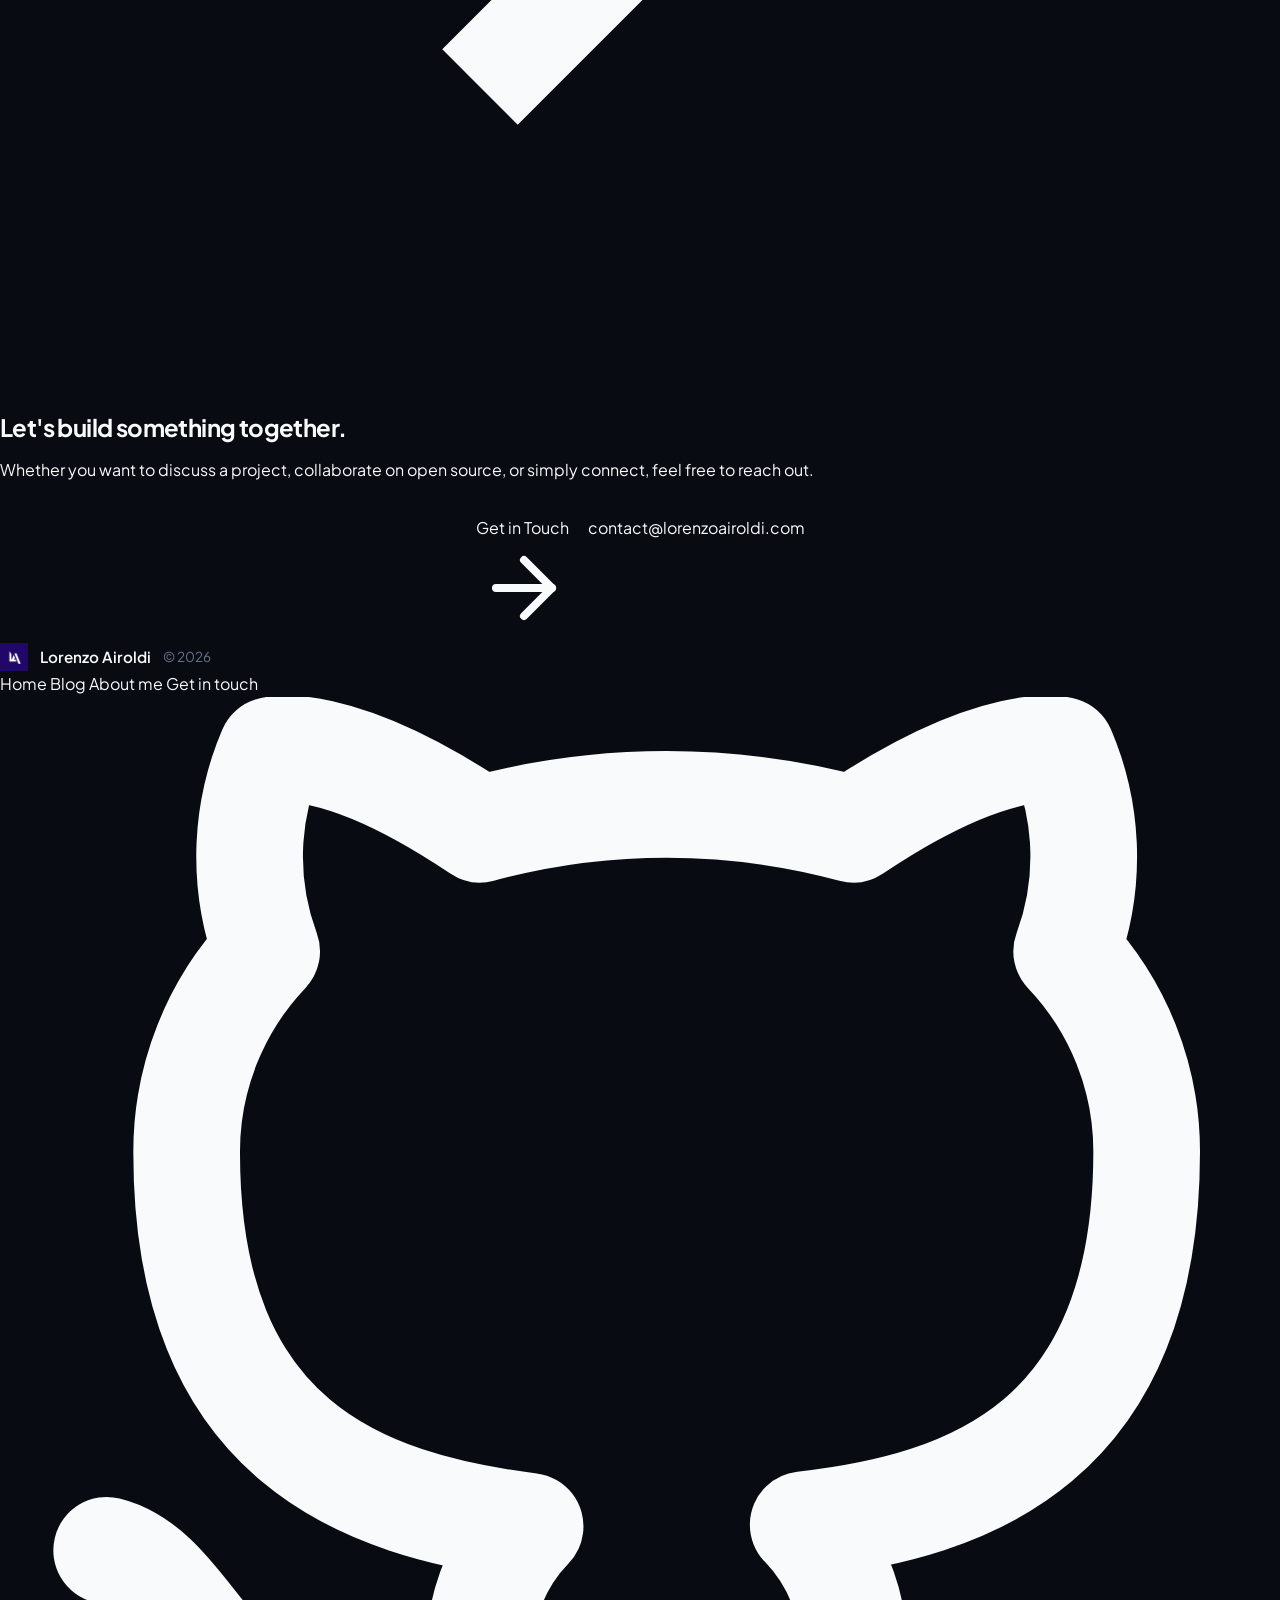
==== commit 158c991a: "AG 3.0" ====
--- a/index.html
+++ b/index.html
@@ -139,22 +139,13 @@
     <div class="container">
       <div class="hero-grid">
         <div class="hero-content reveal">
-          <div class="text-eyebrow">Real Estate Consultant </div>
+          <div class="text-eyebrow">Developer • Builder • Creator</div>
           <h1 class="heading-display">
             Hey, I'm Lorenzo Airoldi.
           </h1>
           <p class="text-lead">
-            I'm a passionate real estate enthusiast focused on launching and growing my career in the property industry.
+            I'm a software developer and creator. I build fast, elegant web applications, explore distributed systems, and write about software engineering, design, and ideas.
           </p>
-
-          <!-- Tech Stack Chips -->
-          <div class="hero-tech-stack">
-            <span class="chip">Real Estate</span>
-            <span class="chip">Economics</span>
-            <span class="chip">Business Administration</span>
-            <span class="chip">Finance</span>
-          </div>
-
 
           <div class="hero-actions">
             <a href="#projects" class="btn btn-primary">
@@ -174,11 +165,13 @@
 
           <!-- Tech Stack Chips -->
           <div class="hero-tech-stack">
-            <span class="chip">Real Estate</span>
-            <span class="chip">Economics</span>
-            <span class="chip">Business Administration</span>
-            <span class="chip">Finance</span>
-
+            <span class="chip">TypeScript</span>
+            <span class="chip">React & Next.js</span>
+            <span class="chip">Node.js</span>
+            <span class="chip">Python</span>
+            <span class="chip">Go</span>
+            <span class="chip">UI/UX Design</span>
+            <span class="chip">Open Source</span>
           </div>
         </div>
 
@@ -186,15 +179,15 @@
         <div class="reveal reveal-delay-2" style="display:flex; justify-content:center;">
           <div class="portrait-wrapper">
             <img 
-              src="assets/img/lorenzo.png" 
+              src="assets/img/lorenzo.jpg" 
               alt="Lorenzo Airoldi" 
               class="portrait-image"
-              width="470"
-              height="470"
+              width="380"
+              height="475"
             >
             <div class="portrait-badge">
               <div class="portrait-badge-dot"></div>
-              <span>Real Estate Consultant</span>
+              <span>Software Developer & Creator</span>
             </div>
           </div>
         </div>
@@ -413,7 +406,7 @@
         Let's build something together.
       </h2>
       <p class="text-lead" style="margin-bottom:2rem;">
-        Whether you want to buy a house, collaborate, or simply connect, feel free to reach out.
+        Whether you want to discuss a project, collaborate on open source, or simply connect, feel free to reach out.
       </p>
       <div style="display:flex; justify-content:center; gap:1rem; flex-wrap:wrap;">
         <a href="contact.html" class="btn btn-primary">
@@ -423,8 +416,8 @@
             <polyline points="12 5 19 12 12 19"></polyline>
           </svg>
         </a>
-        <a href="mailto:lorenzoairoldi27@gmail.com" class="btn btn-secondary">
-          lorenzoairoldi27@gmail.com
+        <a href="mailto:contact@lorenzoairoldi.com" class="btn btn-secondary">
+          contact@lorenzoairoldi.com
         </a>
       </div>
     </div>
@@ -461,7 +454,7 @@
             <circle cx="4" cy="4" r="2"></circle>
           </svg>
         </a>
-        <a href="mailto:lorenzoairoldi27@gmail.com" class="social-icon-btn" aria-label="Email">
+        <a href="mailto:contact@lorenzoairoldi.com" class="social-icon-btn" aria-label="Email">
           <svg viewBox="0 0 24 24" fill="none" stroke="currentColor" stroke-width="2" stroke-linecap="round" stroke-linejoin="round">
             <path d="M4 4h16c1.1 0 2 .9 2 2v12c0 1.1-.9 2-2 2H4c-1.1 0-2-.9-2-2V6c0-1.1.9-2 2-2z"></path>
             <polyline points="22,6 12,13 2,6"></polyline>
@@ -475,3 +468,4 @@
   <script src="js/main.js"></script>
 </body>
 </html>
+
--- a/css/style.css
+++ b/css/style.css
@@ -1,31 +1,52 @@
 /* ==========================================================================
    LORENZO AIROLDI | PERSONAL WEBSITE
    Master Stylesheet & Dark/Light Design System
+   LORENZO AIROLDI | INTERACTIVE PERSONAL BRAND SYSTEM
+   Architecture: High-Performance CSS Tokens, Bento Grid, Spotlight & Glass
    ========================================================================== */
 
 /* --------------------------------------------------------------------------
    1. Theme Variables
+   1. Design Tokens & Color Palettes
    -------------------------------------------------------------------------- */
 :root {
+  /* Typography */
+  --font-sans: 'Plus Jakarta Sans', -apple-system, BlinkMacSystemFont, 'Segoe UI', Roboto, sans-serif;
+  --font-display: 'Space Grotesk', 'Plus Jakarta Sans', sans-serif;
   --font-serif: 'Playfair Display', Georgia, serif;
   --font-sans: 'Plus Jakarta Sans', -apple-system, BlinkMacSystemFont, 'Segoe UI', Roboto, sans-serif;
   --font-mono: ui-monospace, SFMono-Regular, Menlo, Monaco, Consolas, monospace;
+  --font-mono: 'JetBrains Mono', ui-monospace, SFMono-Regular, Menlo, Monaco, Consolas, monospace;
 
   --radius-xs: 4px;
   --radius-sm: 8px;
   --radius-md: 12px;
   --radius-lg: 20px;
+  /* Sizing & Radii */
+  --radius-xs: 6px;
+  --radius-sm: 10px;
+  --radius-md: 16px;
+  --radius-lg: 24px;
+  --radius-xl: 32px;
   --radius-full: 9999px;
 
   --max-width: 1120px;
   --header-height: 74px;
+  --max-width: 1200px;
+  --header-height: 76px;
 
   --transition-fast: 0.15s ease;
   --transition-smooth: 0.3s cubic-bezier(0.16, 1, 0.3, 1);
   --transition-slow: 0.5s cubic-bezier(0.16, 1, 0.3, 1);
+  /* Transitions */
+  --trans-instant: 0.12s ease;
+  --trans-fast: 0.2s cubic-bezier(0.16, 1, 0.3, 1);
+  --trans-smooth: 0.35s cubic-bezier(0.16, 1, 0.3, 1);
+  --trans-spring: 0.5s cubic-bezier(0.34, 1.56, 0.64, 1);
 }
 
 /* Dark Theme (Default) */
+/* Dark Theme (Default) - Obsidian Slate & Neon Indigo / Cyan */
 :root,
 [data-theme="dark"] {
   --bg-primary: #0B0F17;
@@ -34,57 +55,112 @@
   --bg-card-hover: #1B253B;
   --bg-input: #0F1420;
   --header-bg: rgba(11, 15, 23, 0.88);
+  --bg-base: #080B11;
+  --bg-surface: #0E131F;
+  --bg-surface-elevated: #141B2D;
+  --bg-surface-hover: #1A233A;
+  --bg-glass: rgba(14, 19, 31, 0.72);
+  --bg-glass-strong: rgba(14, 19, 31, 0.9);
+  --bg-input: #0B0F19;
 
   --border-subtle: rgba(255, 255, 255, 0.08);
   --border-card: rgba(255, 255, 255, 0.10);
   --border-hover: rgba(99, 102, 241, 0.5);
+  --border-subtle: rgba(255, 255, 255, 0.07);
+  --border-card: rgba(255, 255, 255, 0.1);
+  --border-card-hover: rgba(99, 102, 241, 0.45);
+  --border-active: #6366F1;
 
   --text-primary: #F8FAFC;
   --text-secondary: #94A3B8;
   --text-muted: #64748B;
+  --text-inverse: #080B11;
 
   /* Indigo Accent from LA Logo */
   --accent: #6366F1;
   --accent-hover: #4F46E5;
   --accent-light: #818CF8;
   --accent-glow: rgba(99, 102, 241, 0.25);
+  /* Accent Hierarchy */
+  --accent-primary: #6366F1;       /* Royal Indigo */
+  --accent-primary-hover: #4F46E5;
+  --accent-secondary: #38BDF8;     /* Cyber Cyan */
+  --accent-tertiary: #A855F7;      /* Electric Purple */
+  --accent-glow: rgba(99, 102, 241, 0.28);
   --accent-subtle: rgba(99, 102, 241, 0.12);
+  --accent-gradient: linear-gradient(135deg, #6366F1 0%, #38BDF8 100%);
+  --accent-gradient-glow: linear-gradient(135deg, rgba(99, 102, 241, 0.4), rgba(56, 189, 248, 0.25));
 
   --shadow-subtle: 0 4px 20px rgba(0, 0, 0, 0.3);
   --shadow-card: 0 10px 30px -5px rgba(0, 0, 0, 0.4);
   --shadow-hover: 0 20px 40px -10px rgba(0, 0, 0, 0.6), 0 0 25px rgba(99, 102, 241, 0.18);
+  --badge-bg: rgba(99, 102, 241, 0.15);
+  --badge-text: #818CF8;
+  --badge-border: rgba(99, 102, 241, 0.3);
+
+  --shadow-sm: 0 2px 8px rgba(0, 0, 0, 0.3);
+  --shadow-md: 0 8px 24px -4px rgba(0, 0, 0, 0.45);
+  --shadow-lg: 0 16px 40px -8px rgba(0, 0, 0, 0.6);
+  --shadow-glow: 0 0 30px rgba(99, 102, 241, 0.22);
 }
 
 /* Light Theme */
+/* Light Theme - Crisp Warm Alabaster & Indigo */
 [data-theme="light"] {
   --bg-primary: #F8FAFC;
   --bg-secondary: #F1F5F9;
   --bg-card: #FFFFFF;
   --bg-card-hover: #F8FAFC;
+  --bg-base: #F8FAFC;
+  --bg-surface: #FFFFFF;
+  --bg-surface-elevated: #F1F5F9;
+  --bg-surface-hover: #E2E8F0;
+  --bg-glass: rgba(255, 255, 255, 0.82);
+  --bg-glass-strong: rgba(255, 255, 255, 0.94);
   --bg-input: #FFFFFF;
   --header-bg: rgba(248, 250, 252, 0.9);
 
   --border-subtle: rgba(15, 23, 42, 0.08);
   --border-card: rgba(15, 23, 42, 0.09);
   --border-hover: rgba(79, 70, 229, 0.4);
+  --border-card: rgba(15, 23, 42, 0.1);
+  --border-card-hover: rgba(79, 70, 229, 0.4);
+  --border-active: #4F46E5;
 
   --text-primary: #0F172A;
   --text-secondary: #475569;
   --text-muted: #94A3B8;
+  --text-inverse: #FFFFFF;
 
   --accent: #4F46E5;
   --accent-hover: #4338CA;
   --accent-light: #6366F1;
   --accent-glow: rgba(79, 70, 229, 0.18);
+  --accent-primary: #4F46E5;
+  --accent-primary-hover: #4338CA;
+  --accent-secondary: #0284C7;
+  --accent-tertiary: #9333EA;
+  --accent-glow: rgba(79, 70, 229, 0.2);
   --accent-subtle: rgba(79, 70, 229, 0.08);
+  --accent-gradient: linear-gradient(135deg, #4F46E5 0%, #0284C7 100%);
+  --accent-gradient-glow: linear-gradient(135deg, rgba(79, 70, 229, 0.25), rgba(2, 132, 199, 0.15));
 
   --shadow-subtle: 0 4px 15px rgba(15, 23, 42, 0.04);
   --shadow-card: 0 10px 30px -5px rgba(15, 23, 42, 0.06);
   --shadow-hover: 0 20px 40px -10px rgba(15, 23, 42, 0.12), 0 0 20px rgba(79, 70, 229, 0.1);
+  --badge-bg: rgba(79, 70, 229, 0.09);
+  --badge-text: #4F46E5;
+  --badge-border: rgba(79, 70, 229, 0.22);
+
+  --shadow-sm: 0 2px 8px rgba(15, 23, 42, 0.04);
+  --shadow-md: 0 8px 24px -4px rgba(15, 23, 42, 0.08);
+  --shadow-lg: 0 16px 40px -8px rgba(15, 23, 42, 0.12);
+  --shadow-glow: 0 0 30px rgba(79, 70, 229, 0.15);
 }
 
 /* --------------------------------------------------------------------------
    2. Reset & Global Base
+   2. Reset & Global Styles
    -------------------------------------------------------------------------- */
 *, *::before, *::after {
   box-sizing: border-box;
@@ -103,12 +179,48 @@
 
 body {
   background-color: var(--bg-primary);
+  background-color: var(--bg-base);
   color: var(--text-primary);
   min-height: 100vh;
   display: flex;
   flex-direction: column;
   overflow-x: hidden;
   transition: background-color var(--transition-smooth), color var(--transition-smooth);
+  position: relative;
+  transition: background-color var(--trans-smooth), color var(--trans-smooth);
+}
+
+/* Ambient Radial Glow following mouse */
+.cursor-spotlight {
+  position: fixed;
+  top: 0;
+  left: 0;
+  width: 600px;
+  height: 600px;
+  border-radius: 50%;
+  pointer-events: none;
+  background: radial-gradient(circle, rgba(99, 102, 241, 0.08) 0%, rgba(56, 189, 248, 0.03) 40%, transparent 70%);
+  transform: translate(-50%, -50%);
+  z-index: 1;
+  transition: opacity var(--trans-smooth);
+  opacity: 0;
+}
+
+body:hover .cursor-spotlight {
+  opacity: 1;
+}
+
+/* Reading Progress Bar */
+.scroll-progress-bar {
+  position: fixed;
+  top: 0;
+  left: 0;
+  width: 0%;
+  height: 3px;
+  background: var(--accent-gradient);
+  z-index: 2000;
+  transition: width 0.08s ease-out;
+  box-shadow: 0 0 10px var(--accent-primary);
 }
 
 img {
@@ -121,6 +233,7 @@
   color: inherit;
   text-decoration: none;
   transition: color var(--transition-fast), border-color var(--transition-fast);
+  transition: color var(--trans-fast);
 }
 
 button, input, select, textarea {
@@ -134,18 +247,32 @@
 
 /* --------------------------------------------------------------------------
    3. Typography
+   3. Typography & Display Headers
    -------------------------------------------------------------------------- */
 h1, h2, h3, h4, h5, h6 {
   font-family: var(--font-serif);
   font-weight: 500;
   line-height: 1.2;
+  font-family: var(--font-display);
+  font-weight: 700;
+  line-height: 1.15;
   color: var(--text-primary);
   letter-spacing: -0.01em;
+  letter-spacing: -0.025em;
 }
 
 .heading-display {
   font-size: clamp(2.4rem, 5vw, 3.75rem);
   font-weight: 600;
+.heading-hero {
+  font-size: clamp(2.5rem, 5.5vw, 4.5rem);
+  font-weight: 800;
+  line-height: 1.08;
+  letter-spacing: -0.035em;
+}
+
+.heading-section {
+  font-size: clamp(2rem, 3.5vw, 2.85rem);
   line-height: 1.15;
   letter-spacing: -0.02em;
 }
@@ -153,21 +280,36 @@
 .heading-1 {
   font-size: clamp(2rem, 3.5vw, 2.75rem);
   line-height: 1.2;
+.heading-card {
+  font-size: clamp(1.2rem, 1.8vw, 1.45rem);
+  line-height: 1.3;
 }
 
 .heading-2 {
   font-size: clamp(1.5rem, 2.5vw, 2rem);
   line-height: 1.25;
+.text-gradient {
+  background: var(--accent-gradient);
+  -webkit-background-clip: text;
+  -webkit-text-fill-color: transparent;
+  display: inline-block;
 }
 
 .heading-3 {
   font-size: clamp(1.2rem, 1.8vw, 1.45rem);
   line-height: 1.35;
+.text-lead {
+  font-size: clamp(1.05rem, 1.4vw, 1.25rem);
+  line-height: 1.65;
+  color: var(--text-secondary);
+  font-weight: 400;
 }
 
 .heading-4 {
   font-size: 1.1rem;
   line-height: 1.4;
+.text-mono {
+  font-family: var(--font-mono);
 }
 
 .text-eyebrow {
@@ -177,9 +319,22 @@
   text-transform: uppercase;
   letter-spacing: 0.12em;
   color: var(--accent-light);
+/* Interactive Pill Badge */
+.badge-pill {
   display: inline-flex;
   align-items: center;
   gap: 0.5rem;
+  gap: 0.55rem;
+  padding: 0.35rem 0.95rem;
+  background: var(--badge-bg);
+  color: var(--badge-text);
+  border: 1px solid var(--badge-border);
+  border-radius: var(--radius-full);
+  font-size: 0.8rem;
+  font-weight: 600;
+  letter-spacing: 0.02em;
+  backdrop-filter: blur(8px);
+  width: fit-content;
 }
 
 .text-eyebrow::before {
@@ -189,12 +344,22 @@
   height: 2px;
   background-color: var(--accent);
   border-radius: 2px;
+.badge-pulse-dot {
+  width: 8px;
+  height: 8px;
+  border-radius: 50%;
+  background-color: #10B981;
+  box-shadow: 0 0 10px #10B981;
+  animation: pulseGreen 2s infinite ease-in-out;
 }
 
 .text-lead {
   font-size: 1.15rem;
   line-height: 1.7;
   color: var(--text-secondary);
+@keyframes pulseGreen {
+  0%, 100% { transform: scale(1); opacity: 1; }
+  50% { transform: scale(1.35); opacity: 0.6; }
 }
 
 .text-muted {
@@ -203,6 +368,7 @@
 
 /* --------------------------------------------------------------------------
    4. Layout & Containers
+   4. Layout & Grid Containers
    -------------------------------------------------------------------------- */
 .container {
   width: 100%;
@@ -211,25 +377,40 @@
   margin-right: auto;
   padding-left: 1.5rem;
   padding-right: 1.5rem;
+  padding-left: 1.75rem;
+  padding-right: 1.75rem;
+  position: relative;
+  z-index: 2;
 }
 
 .container-narrow {
   max-width: 780px;
+  max-width: 860px;
 }
 
 .section {
   padding-top: 5rem;
   padding-bottom: 5rem;
+  padding-top: 6rem;
+  padding-bottom: 6rem;
   position: relative;
 }
 
 .section-sm {
   padding-top: 3.5rem;
   padding-bottom: 3.5rem;
+.section-hero {
+  padding-top: calc(var(--header-height) + 3.5rem);
+  padding-bottom: 5.5rem;
+  position: relative;
+  overflow: hidden;
 }
 
 .section-alt {
   background-color: var(--bg-secondary);
+  background-color: var(--bg-surface);
+  border-top: 1px solid var(--border-subtle);
+  border-bottom: 1px solid var(--border-subtle);
 }
 
 .grid-2 {
@@ -256,10 +437,18 @@
 
 /* --------------------------------------------------------------------------
    5. Buttons, Badges & Theme Toggle
+   5. Interactive Navigation Dock / Header
    -------------------------------------------------------------------------- */
 .btn {
   display: inline-flex;
   align-items: center;
+.site-header {
+  position: fixed;
+  top: 1rem;
+  left: 0;
+  right: 0;
+  z-index: 1000;
+  display: flex;
   justify-content: center;
   gap: 0.55rem;
   padding: 0.75rem 1.4rem;
@@ -270,6 +459,8 @@
   transition: all var(--transition-smooth);
   text-decoration: none;
   white-space: nowrap;
+  padding: 0 1.25rem;
+  pointer-events: none;
 }
 
 .btn svg {
@@ -299,12 +490,30 @@
 .btn-secondary {
   background-color: var(--bg-card);
   color: var(--text-primary);
+.nav-dock {
+  pointer-events: auto;
+  background: var(--bg-glass);
+  backdrop-filter: blur(20px);
+  -webkit-backdrop-filter: blur(20px);
   border: 1px solid var(--border-card);
+  box-shadow: var(--shadow-md), var(--shadow-glow);
+  border-radius: var(--radius-full);
+  padding: 0.45rem 0.65rem 0.45rem 1.15rem;
+  display: flex;
+  align-items: center;
+  gap: 1.5rem;
+  max-width: 820px;
+  width: 100%;
+  transition: all var(--trans-smooth);
 }
 
 .btn-secondary:hover {
   border-color: var(--accent);
   background-color: var(--accent-subtle);
+.site-header.scrolled .nav-dock {
+  background: var(--bg-glass-strong);
+  border-color: var(--border-card-hover);
+  box-shadow: var(--shadow-lg), var(--shadow-glow);
   transform: translateY(-2px);
 }
 
@@ -315,23 +524,46 @@
   color: var(--accent-light);
   font-weight: 600;
   display: inline-flex;
+/* Brand Logo */
+.brand-link {
+  display: flex;
   align-items: center;
   gap: 0.35rem;
   font-size: 0.9rem;
+  gap: 0.75rem;
+  font-weight: 700;
+  font-size: 0.95rem;
+  color: var(--text-primary);
+  flex-shrink: 0;
 }
 
 .btn-link:hover {
   color: var(--accent);
+.brand-avatar {
+  width: 36px;
+  height: 36px;
+  border-radius: 50%;
+  object-fit: cover;
+  border: 2px solid var(--border-card);
+  transition: transform var(--trans-spring), border-color var(--trans-fast);
 }
 
 .btn-link svg {
   width: 15px;
   height: 15px;
   transition: transform var(--transition-fast);
+.brand-link:hover .brand-avatar {
+  transform: scale(1.1) rotate(5deg);
+  border-color: var(--accent-primary);
 }
 
 .btn-link:hover svg {
   transform: translateX(4px);
+.nav-links-wrap {
+  display: flex;
+  align-items: center;
+  gap: 0.35rem;
+  margin-left: auto;
 }
 
 /* Badges & Chips */
@@ -341,12 +573,18 @@
   gap: 0.35rem;
   padding: 0.25rem 0.65rem;
   font-size: 0.75rem;
+.dock-link {
+  padding: 0.5rem 1rem;
+  font-size: 0.88rem;
   font-weight: 600;
+  color: var(--text-secondary);
   border-radius: var(--radius-full);
   letter-spacing: 0.04em;
   background-color: var(--accent-subtle);
   color: var(--accent-light);
   border: 1px solid rgba(99, 102, 241, 0.25);
+  transition: all var(--trans-fast);
+  position: relative;
 }
 
 .chip {
@@ -359,14 +597,28 @@
   background-color: var(--bg-card);
   border: 1px solid var(--border-card);
   color: var(--text-secondary);
+.dock-link:hover {
+  color: var(--text-primary);
+  background: var(--accent-subtle);
 }
 
 /* Theme Switcher Button */
 .theme-toggle-btn {
   width: 40px;
   height: 40px;
+.dock-link.active {
+  color: #FFFFFF !important;
+  background: var(--accent-primary);
+  box-shadow: 0 2px 10px var(--accent-glow);
+}
+
+/* Theme Toggle Button */
+.theme-toggle-dock {
+  width: 38px;
+  height: 38px;
   border-radius: 50%;
   background-color: var(--bg-card);
+  background: var(--bg-surface-elevated);
   border: 1px solid var(--border-card);
   color: var(--text-secondary);
   display: flex;
@@ -374,36 +626,65 @@
   justify-content: center;
   cursor: pointer;
   transition: all var(--transition-fast);
+  transition: all var(--trans-fast);
   flex-shrink: 0;
 }
 
 .theme-toggle-btn:hover {
+.theme-toggle-dock:hover {
   color: var(--text-primary);
   border-color: var(--accent);
   background-color: var(--accent-subtle);
   transform: scale(1.05);
+  border-color: var(--accent-primary);
+  transform: scale(1.08) rotate(15deg);
 }
 
 .theme-icon-sun {
   display: block;
 }
+.theme-icon-sun { display: block; }
+.theme-icon-moon { display: none; }
+[data-theme="light"] .theme-icon-sun { display: none; }
+[data-theme="light"] .theme-icon-moon { display: block; }
 
 .theme-icon-moon {
+/* Mobile Menu Button */
+.hamburger-dock {
   display: none;
+  background: none;
+  border: none;
+  color: var(--text-primary);
+  cursor: pointer;
+  padding: 0.4rem;
 }
 
 [data-theme="light"] .theme-icon-sun {
   display: none;
+/* Mobile Drawer */
+.mobile-backdrop {
+  position: fixed;
+  inset: 0;
+  background: rgba(0, 0, 0, 0.7);
+  backdrop-filter: blur(8px);
+  z-index: 1900;
+  opacity: 0;
+  pointer-events: none;
+  transition: opacity var(--trans-smooth);
 }
 
 [data-theme="light"] .theme-icon-moon {
   display: block;
+.mobile-backdrop.open {
+  opacity: 1;
+  pointer-events: auto;
 }
 
 /* --------------------------------------------------------------------------
    6. Header & Navigation
    -------------------------------------------------------------------------- */
 .site-header {
+.mobile-drawer {
   position: fixed;
   top: 0;
   left: 0;
@@ -415,15 +696,31 @@
   -webkit-backdrop-filter: blur(16px);
   border-bottom: 1px solid var(--border-subtle);
   transition: all var(--transition-smooth);
+  right: -100%;
+  width: 82%;
+  max-width: 340px;
+  height: 100vh;
+  background: var(--bg-surface);
+  border-left: 1px solid var(--border-card);
+  box-shadow: var(--shadow-lg);
+  z-index: 2000;
+  padding: 2rem 1.75rem;
+  display: flex;
+  flex-direction: column;
+  justify-content: space-between;
+  transition: right var(--trans-smooth);
 }
 
 .site-header.scrolled {
   height: 66px;
   box-shadow: var(--shadow-subtle);
+.mobile-drawer.open {
+  right: 0;
 }
 
 .header-inner {
   height: 100%;
+.mobile-nav-links {
   display: flex;
   align-items: center;
   justify-content: space-between;
@@ -433,9 +730,11 @@
 .brand-logo {
   display: flex;
   align-items: center;
+  flex-direction: column;
   gap: 0.75rem;
   text-decoration: none;
   color: var(--text-primary);
+  margin-top: 2rem;
 }
 
 .brand-logo-img {
@@ -461,30 +760,54 @@
 .brand-name {
   font-family: var(--font-sans);
   font-size: 1.05rem;
+.mobile-nav-item {
+  font-size: 1.25rem;
   font-weight: 700;
   letter-spacing: -0.01em;
   color: var(--text-primary);
+  padding: 0.75rem 1rem;
+  border-radius: var(--radius-sm);
+  color: var(--text-secondary);
+  transition: all var(--trans-fast);
 }
 
 .nav-desktop {
   display: flex;
   align-items: center;
   gap: 2rem;
+.mobile-nav-item.active,
+.mobile-nav-item:hover {
+  color: #FFFFFF;
+  background: var(--accent-primary);
 }
 
 .nav-links {
   display: flex;
+/* --------------------------------------------------------------------------
+   6. Buttons & Micro-Interactions
+   -------------------------------------------------------------------------- */
+.btn {
+  display: inline-flex;
   align-items: center;
   gap: 1.75rem;
 }
 
 .nav-link {
+  justify-content: center;
+  gap: 0.6rem;
+  padding: 0.8rem 1.6rem;
   font-size: 0.92rem;
   font-weight: 500;
   color: var(--text-secondary);
+  font-weight: 600;
+  border-radius: var(--radius-full);
+  cursor: pointer;
+  transition: all var(--trans-fast);
+  white-space: nowrap;
   position: relative;
   padding: 0.35rem 0;
   transition: color var(--transition-fast);
+  overflow: hidden;
 }
 
 .nav-link::after {
@@ -497,16 +820,27 @@
   background-color: var(--accent);
   border-radius: 2px;
   transition: width var(--transition-smooth);
+.btn svg {
+  width: 17px;
+  height: 17px;
+  transition: transform var(--trans-fast);
 }
 
 .nav-link:hover,
 .nav-link.active {
   color: var(--text-primary);
+.btn:hover svg {
+  transform: translateX(4px);
 }
 
 .nav-link:hover::after,
 .nav-link.active::after {
   width: 100%;
+.btn-primary {
+  background: var(--accent-gradient);
+  color: #FFFFFF !important;
+  border: 1px solid rgba(255, 255, 255, 0.15);
+  box-shadow: 0 4px 18px var(--accent-glow);
 }
 
 /* Mobile Actions */
@@ -514,6 +848,9 @@
   display: none;
   align-items: center;
   gap: 0.5rem;
+.btn-primary:hover {
+  transform: translateY(-2px);
+  box-shadow: 0 8px 25px var(--accent-glow);
 }
 
 .hamburger-btn {
@@ -525,6 +862,8 @@
   display: flex;
   align-items: center;
   justify-content: center;
+.btn-primary:active {
+  transform: translateY(0);
 }
 
 /* Mobile Drawer */
@@ -543,10 +882,20 @@
   flex-direction: column;
   justify-content: space-between;
   transition: right var(--transition-smooth);
+.btn-glass {
+  background: var(--bg-surface);
+  color: var(--text-primary);
+  border: 1px solid var(--border-card);
+  backdrop-filter: blur(12px);
 }
 
 .mobile-menu.open {
   right: 0;
+.btn-glass:hover {
+  background: var(--accent-subtle);
+  border-color: var(--accent-primary);
+  color: var(--text-primary);
+  transform: translateY(-2px);
 }
 
 .mobile-backdrop {
@@ -567,11 +916,18 @@
 
 .mobile-menu-header {
   display: flex;
+.btn-icon {
+  width: 44px;
+  height: 44px;
+  padding: 0;
+  border-radius: 50%;
+  display: inline-flex;
   align-items: center;
   justify-content: space-between;
   margin-bottom: 2.5rem;
   padding-bottom: 1.25rem;
   border-bottom: 1px solid var(--border-subtle);
+  justify-content: center;
 }
 
 .mobile-nav-links {
@@ -594,11 +950,21 @@
 
 /* --------------------------------------------------------------------------
    7. Hero & Portrait Component
+   7. Hero Interactive Elements (Canvas & Portrait)
    -------------------------------------------------------------------------- */
 .hero-home {
   padding-top: calc(var(--header-height) + 3.5rem);
   padding-bottom: 5rem;
   position: relative;
+.hero-canvas-bg {
+  position: absolute;
+  top: 0;
+  left: 0;
+  width: 100%;
+  height: 100%;
+  pointer-events: none;
+  z-index: 1;
+  opacity: 0.65;
 }
 
 .hero-grid {
@@ -606,9 +972,12 @@
   grid-template-columns: 1.15fr 0.85fr;
   gap: 3.5rem;
   align-items: center;
+  position: relative;
+  z-index: 2;
 }
 
 .hero-content {
+.hero-text-col {
   display: flex;
   flex-direction: column;
   gap: 1.5rem;
@@ -628,45 +997,99 @@
   gap: 0.5rem;
   flex-wrap: wrap;
   margin-top: 0.75rem;
+/* Portrait Showcase Card with Glow & 3D Tilt */
+.portrait-showcase {
+  position: relative;
+  max-width: 420px;
+  margin: 0 auto;
+  perspective: 1200px;
 }
 
 .portrait-wrapper {
+.portrait-aura {
+  position: absolute;
+  inset: -20px;
+  border-radius: var(--radius-xl);
+  background: var(--accent-gradient-glow);
+  filter: blur(35px);
+  z-index: 0;
+  opacity: 0.75;
+  animation: auraFloat 8s infinite ease-in-out;
+}
+
+@keyframes auraFloat {
+  0%, 100% { transform: scale(1) translateY(0); opacity: 0.7; }
+  50% { transform: scale(1.05) translateY(-6px); opacity: 0.95; }
+}
+
+.portrait-frame {
   position: relative;
   max-width: 380px;
   margin: 0 auto;
+  z-index: 1;
+  background: linear-gradient(180deg, var(--bg-surface-elevated) 0%, var(--bg-surface) 100%);
+  border: 1px solid var(--border-card);
+  border-radius: var(--radius-xl);
+  overflow: hidden;
+  box-shadow: var(--shadow-lg);
+  transform-style: preserve-3d;
+  transition: transform var(--trans-fast), border-color var(--trans-fast);
 }
 
 .portrait-image {
+.portrait-frame:hover {
+  border-color: var(--border-card-hover);
+}
+
+.portrait-img-cutout {
   width: 100%;
   aspect-ratio: 4/5;
   border-radius: var(--radius-lg);
+  aspect-ratio: 4 / 4.7;
   object-fit: cover;
   object-position: center top;
   border: 1px solid var(--border-card);
   box-shadow: var(--shadow-card);
   transition: transform var(--transition-smooth);
+  object-position: center 15%;
+  display: block;
+  filter: drop-shadow(0 12px 25px rgba(0, 0, 0, 0.45));
+  transition: transform var(--trans-smooth);
 }
 
 .portrait-wrapper:hover .portrait-image {
   transform: translateY(-4px);
   box-shadow: var(--shadow-hover);
+.portrait-frame:hover .portrait-img-cutout {
+  transform: scale(1.03);
 }
 
 .portrait-badge {
+.portrait-status-pill {
   position: absolute;
   bottom: -1rem;
   left: -0.75rem;
   background-color: var(--bg-card);
+  bottom: 1.25rem;
+  left: 1.25rem;
+  right: 1.25rem;
+  background: var(--bg-glass-strong);
+  backdrop-filter: blur(14px);
   border: 1px solid var(--border-card);
   border-radius: var(--radius-md);
   padding: 0.75rem 1.15rem;
   box-shadow: var(--shadow-card);
+  border-radius: var(--radius-full);
+  padding: 0.65rem 1.15rem;
   display: flex;
   align-items: center;
   gap: 0.6rem;
   font-size: 0.85rem;
   font-weight: 600;
   color: var(--text-primary);
+  justify-content: space-between;
+  box-shadow: var(--shadow-md);
+  z-index: 2;
 }
 
 .portrait-badge-dot {
@@ -676,12 +1099,29 @@
   border-radius: 50%;
   box-shadow: 0 0 8px #10B981;
   flex-shrink: 0;
+/* --------------------------------------------------------------------------
+   8. Interactive Spotlight & Bento Grid Architecture
+   -------------------------------------------------------------------------- */
+/* Bento Grid Layout */
+.bento-grid {
+  display: grid;
+  grid-template-columns: repeat(12, 1fr);
+  gap: 1.5rem;
 }
 
 /* Page Header (Inner Pages) */
 .page-header {
   padding-top: calc(var(--header-height) + 3.5rem);
   padding-bottom: 3.5rem;
+.bento-col-4 { grid-column: span 4; }
+.bento-col-5 { grid-column: span 5; }
+.bento-col-6 { grid-column: span 6; }
+.bento-col-7 { grid-column: span 7; }
+.bento-col-8 { grid-column: span 8; }
+.bento-col-12 { grid-column: span 12; }
+
+/* Spotlight Card Base */
+.spotlight-card {
   position: relative;
   background-color: var(--bg-secondary);
   border-bottom: 1px solid var(--border-subtle);
@@ -698,19 +1138,28 @@
   background-color: var(--bg-card);
   border-radius: var(--radius-md);
   padding: 2rem 1.75rem;
+  background: var(--bg-surface);
   border: 1px solid var(--border-card);
   box-shadow: var(--shadow-subtle);
   transition: all var(--transition-smooth);
+  border-radius: var(--radius-lg);
+  padding: 2rem;
+  overflow: hidden;
+  box-shadow: var(--shadow-sm);
+  transition: transform var(--trans-fast), border-color var(--trans-fast), box-shadow var(--trans-fast);
   display: flex;
   flex-direction: column;
   justify-content: space-between;
 }
 
 .card:hover {
+.spotlight-card:hover {
   transform: translateY(-4px);
   border-color: var(--border-hover);
   box-shadow: var(--shadow-hover);
   background-color: var(--bg-card-hover);
+  border-color: var(--border-card-hover);
+  box-shadow: var(--shadow-lg);
 }
 
 .card-icon {
@@ -719,21 +1168,74 @@
   border-radius: var(--radius-sm);
   background-color: var(--accent-subtle);
   color: var(--accent-light);
+/* Mouse cursor radial gradient overlay on cards */
+.spotlight-card::before {
+  content: '';
+  position: absolute;
+  top: 0;
+  left: 0;
+  right: 0;
+  bottom: 0;
+  border-radius: inherit;
+  background: radial-gradient(
+    600px circle at var(--mouse-x, -500px) var(--mouse-y, -500px),
+    rgba(99, 102, 241, 0.12),
+    transparent 40%
+  );
+  opacity: 0;
+  transition: opacity var(--trans-smooth);
+  pointer-events: none;
+  z-index: 1;
+}
+
+.spotlight-card:hover::before {
+  opacity: 1;
+}
+
+.spotlight-inner {
+  position: relative;
+  z-index: 2;
+  height: 100%;
+  display: flex;
+  flex-direction: column;
+  justify-content: space-between;
+}
+
+/* Bento Modules Specific Styles */
+.card-header-icon {
+  width: 46px;
+  height: 46px;
+  border-radius: var(--radius-md);
+  background: var(--accent-subtle);
+  color: var(--accent-primary);
   display: flex;
   align-items: center;
   justify-content: center;
   margin-bottom: 1.25rem;
   transition: all var(--transition-fast);
+  transition: transform var(--trans-fast), background var(--trans-fast);
 }
 
 .card:hover .card-icon {
   background-color: var(--accent);
+.spotlight-card:hover .card-header-icon {
+  transform: scale(1.1);
+  background: var(--accent-primary);
   color: #FFFFFF;
 }
 
 .card-icon svg {
   width: 22px;
   height: 22px;
+/* Terminal / Code Sandbox Bento Card */
+.terminal-window {
+  background: var(--bg-base);
+  border: 1px solid var(--border-subtle);
+  border-radius: var(--radius-md);
+  overflow: hidden;
+  font-family: var(--font-mono);
+  font-size: 0.85rem;
+  margin-top: 1rem;
 }
 
 /* Project Card */
@@ -743,10 +1245,15 @@
   padding: 2rem 1.75rem;
   border: 1px solid var(--border-card);
   box-shadow: var(--shadow-subtle);
+.terminal-header {
+  background: var(--bg-surface-elevated);
+  padding: 0.55rem 0.95rem;
   display: flex;
   flex-direction: column;
+  align-items: center;
   justify-content: space-between;
   transition: all var(--transition-smooth);
+  border-bottom: 1px solid var(--border-subtle);
 }
 
 .project-card:hover {
@@ -756,6 +1263,7 @@
 }
 
 .project-tags {
+.terminal-dots {
   display: flex;
   align-items: center;
   gap: 0.4rem;
@@ -776,6 +1284,10 @@
   flex-direction: column;
   transition: all var(--transition-smooth);
   height: 100%;
+.terminal-dot {
+  width: 10px;
+  height: 10px;
+  border-radius: 50%;
 }
 
 .blog-card:hover {
@@ -783,13 +1295,18 @@
   border-color: var(--border-hover);
   box-shadow: var(--shadow-hover);
 }
+.terminal-dot-red { background: #EF4444; }
+.terminal-dot-yellow { background: #F59E0B; }
+.terminal-dot-green { background: #10B981; }
 
 .blog-content {
   padding: 1.75rem;
+.terminal-tabs {
   display: flex;
   flex-direction: column;
   flex-grow: 1;
   justify-content: space-between;
+  gap: 0.5rem;
 }
 
 .blog-meta {
@@ -797,8 +1314,14 @@
   align-items: center;
   gap: 0.6rem;
   font-size: 0.8rem;
+.terminal-tab-btn {
+  padding: 0.2rem 0.6rem;
+  border-radius: var(--radius-xs);
+  font-size: 0.75rem;
   color: var(--text-muted);
   margin-bottom: 0.75rem;
+  cursor: pointer;
+  transition: all var(--trans-fast);
 }
 
 .blog-meta-dot {
@@ -806,6 +1329,9 @@
   height: 4px;
   background-color: var(--text-muted);
   border-radius: 50%;
+.terminal-tab-btn.active {
+  color: var(--text-primary);
+  background: var(--bg-surface);
 }
 
 .blog-title {
@@ -813,17 +1339,45 @@
   line-height: 1.35;
   margin-bottom: 0.75rem;
   transition: color var(--transition-fast);
+.terminal-body {
+  padding: 1.15rem;
+  color: var(--text-secondary);
+  line-height: 1.65;
+  min-height: 120px;
 }
 
 .blog-card:hover .blog-title {
   color: var(--accent-light);
+.syntax-kw { color: #F43F5E; }
+.syntax-fn { color: #38BDF8; }
+.syntax-str { color: #10B981; }
+.syntax-num { color: #F59E0B; }
+
+/* Interactive Tech Pills Playground */
+.tech-cloud {
+  display: flex;
+  flex-wrap: wrap;
+  gap: 0.6rem;
+  margin-top: 1rem;
 }
 
 .blog-excerpt {
+.tech-tag {
+  display: inline-flex;
+  align-items: center;
+  gap: 0.4rem;
+  padding: 0.45rem 0.85rem;
+  background: var(--bg-surface-elevated);
+  border: 1px solid var(--border-card);
+  border-radius: var(--radius-full);
+  font-size: 0.82rem;
+  font-weight: 600;
   color: var(--text-secondary);
   font-size: 0.92rem;
   line-height: 1.6;
   margin-bottom: 1.25rem;
+  cursor: pointer;
+  transition: all var(--trans-fast);
 }
 
 .blog-footer {
@@ -832,12 +1386,28 @@
   justify-content: space-between;
   padding-top: 1rem;
   border-top: 1px solid var(--border-subtle);
+.tech-tag:hover {
+  background: var(--accent-subtle);
+  border-color: var(--accent-primary);
+  color: var(--text-primary);
+  transform: translateY(-2px);
+}
+
+/* Stat Counter in Bento */
+.stat-number {
+  font-family: var(--font-display);
+  font-size: clamp(2.4rem, 4vw, 3.4rem);
+  font-weight: 800;
+  line-height: 1;
+  color: var(--text-primary);
 }
 
 /* --------------------------------------------------------------------------
    10. Blog Filters & Search
+   9. Blog & Dynamic Reading Experience
    -------------------------------------------------------------------------- */
 .filter-bar {
+.filter-toolbar {
   display: flex;
   align-items: center;
   justify-content: space-between;
@@ -847,90 +1417,245 @@
   background-color: var(--bg-card);
   border-radius: var(--radius-md);
   box-shadow: var(--shadow-subtle);
+  background: var(--bg-surface);
   border: 1px solid var(--border-card);
+  border-radius: var(--radius-lg);
+  box-shadow: var(--shadow-sm);
   margin-bottom: 2.5rem;
 }
 
 .filter-tags {
+.category-pills {
   display: flex;
   align-items: center;
   gap: 0.5rem;
+  gap: 0.45rem;
   flex-wrap: wrap;
 }
 
 .filter-btn {
   padding: 0.45rem 1rem;
+.category-pill-btn {
+  padding: 0.5rem 1.15rem;
   font-size: 0.85rem;
   font-weight: 500;
+  font-weight: 600;
   border-radius: var(--radius-full);
+  background: var(--bg-surface-elevated);
+  border: 1px solid var(--border-subtle);
   color: var(--text-secondary);
   background-color: var(--bg-secondary);
   border: 1px solid var(--border-subtle);
   cursor: pointer;
   transition: all var(--transition-fast);
+  transition: all var(--trans-fast);
 }
 
 .filter-btn:hover,
 .filter-btn.active {
   background-color: var(--accent);
+.category-pill-btn:hover {
+  color: var(--text-primary);
+  border-color: var(--accent-primary);
+}
+
+.category-pill-btn.active {
+  background: var(--accent-primary);
   color: #FFFFFF;
   border-color: var(--accent);
+  border-color: var(--accent-primary);
+  box-shadow: 0 2px 10px var(--accent-glow);
 }
 
 .search-box {
+/* Search input with animated icon */
+.search-wrapper {
   position: relative;
   min-width: 240px;
+  min-width: 260px;
 }
 
 .search-box input {
+.search-wrapper input {
   width: 100%;
   padding: 0.5rem 1rem 0.5rem 2.4rem;
   font-size: 0.85rem;
   background-color: var(--bg-secondary);
+  padding: 0.55rem 1rem 0.55rem 2.4rem;
+  font-size: 0.88rem;
+  background: var(--bg-surface-elevated);
   border: 1px solid var(--border-subtle);
   border-radius: var(--radius-full);
   color: var(--text-primary);
   transition: all var(--transition-fast);
+  transition: all var(--trans-fast);
 }
 
 .search-box input:focus {
   border-color: var(--accent);
+.search-wrapper input:focus {
+  border-color: var(--accent-primary);
   box-shadow: 0 0 0 3px var(--accent-glow);
 }
 
 .search-box svg {
+.search-wrapper svg {
   position: absolute;
   left: 0.8rem;
+  left: 0.85rem;
   top: 50%;
   transform: translateY(-50%);
   width: 15px;
   height: 15px;
+  width: 16px;
+  height: 16px;
   color: var(--text-muted);
+}
+
+/* Interactive Article Cards */
+.blog-grid {
+  display: grid;
+  grid-template-columns: repeat(3, 1fr);
+  gap: 1.75rem;
+}
+
+.article-card {
+  position: relative;
+  background: var(--bg-surface);
+  border: 1px solid var(--border-card);
+  border-radius: var(--radius-lg);
+  padding: 2rem;
+  display: flex;
+  flex-direction: column;
+  justify-content: space-between;
+  transition: all var(--trans-smooth);
+}
+
+.article-card:hover {
+  transform: translateY(-5px);
+  border-color: var(--border-card-hover);
+  box-shadow: var(--shadow-lg);
+}
+
+.article-header-meta {
+  display: flex;
+  align-items: center;
+  justify-content: space-between;
+  margin-bottom: 1rem;
+}
+
+.article-date-meta {
+  display: flex;
+  align-items: center;
+  gap: 0.5rem;
+  font-size: 0.8rem;
+  color: var(--text-muted);
+}
+
+.bookmark-toggle-btn {
+  background: none;
+  border: none;
+  color: var(--text-muted);
+  cursor: pointer;
+  padding: 0.25rem;
+  display: flex;
+  align-items: center;
+  justify-content: center;
+  transition: all var(--trans-fast);
+}
+
+.bookmark-toggle-btn:hover,
+.bookmark-toggle-btn.saved {
+  color: var(--accent-primary);
+  transform: scale(1.15);
+}
+
+.bookmark-toggle-btn.saved svg {
+  fill: currentColor;
+}
+
+.article-title {
+  font-size: 1.3rem;
+  line-height: 1.35;
+  margin-bottom: 0.85rem;
+  transition: color var(--trans-fast);
+}
+
+.article-card:hover .article-title {
+  color: var(--accent-primary);
+}
+
+.article-excerpt {
+  font-size: 0.95rem;
+  color: var(--text-secondary);
+  line-height: 1.6;
+  margin-bottom: 1.5rem;
+}
+
+.article-footer {
+  display: flex;
+  align-items: center;
+  justify-content: space-between;
+  padding-top: 1.25rem;
+  border-top: 1px solid var(--border-subtle);
+}
+
+/* Quick Read Drawer */
+.reading-drawer {
+  position: fixed;
+  top: 0;
+  right: -100%;
+  width: 90%;
+  max-width: 640px;
+  height: 100vh;
+  background: var(--bg-surface);
+  border-left: 1px solid var(--border-card);
+  box-shadow: var(--shadow-lg);
+  z-index: 2100;
+  padding: 3rem 2.5rem;
+  overflow-y: auto;
+  transition: right var(--trans-smooth);
+}
+
+.reading-drawer.open {
+  right: 0;
 }
 
 /* --------------------------------------------------------------------------
    11. Timeline & About Components
+   10. About Me (Interactive Timeline & Skills Matrix)
    -------------------------------------------------------------------------- */
 .timeline {
+/* Interactive Timeline */
+.timeline-interactive {
   position: relative;
   max-width: 760px;
   margin-top: 2rem;
+  max-width: 820px;
+  margin: 3rem auto 0;
 }
 
 .timeline::before {
+.timeline-interactive::before {
   content: '';
   position: absolute;
   top: 0;
   bottom: 0;
   left: 18px;
+  left: 24px;
   width: 2px;
   background-color: var(--border-subtle);
+  background: var(--border-subtle);
 }
 
 .timeline-item {
+.timeline-node {
   position: relative;
   padding-left: 55px;
   margin-bottom: 2.25rem;
+  padding-left: 65px;
+  margin-bottom: 2.5rem;
+  cursor: pointer;
 }
 
 .timeline-item:last-child {
@@ -938,15 +1663,23 @@
 }
 
 .timeline-dot {
+.timeline-bullet {
   position: absolute;
+  left: 14px;
   top: 4px;
   left: 10px;
   width: 18px;
   height: 18px;
+  width: 22px;
+  height: 22px;
   border-radius: 50%;
   background-color: var(--bg-primary);
   border: 3px solid var(--accent);
   box-shadow: 0 0 0 3px var(--accent-subtle);
+  background: var(--bg-surface);
+  border: 3px solid var(--accent-primary);
+  box-shadow: 0 0 0 4px var(--accent-subtle);
+  transition: all var(--trans-fast);
 }
 
 .timeline-year {
@@ -956,55 +1689,331 @@
   letter-spacing: 0.08em;
   text-transform: uppercase;
   margin-bottom: 0.25rem;
+.timeline-node:hover .timeline-bullet,
+.timeline-node.expanded .timeline-bullet {
+  background: var(--accent-primary);
+  transform: scale(1.2);
+  box-shadow: 0 0 15px var(--accent-primary);
 }
 
 .timeline-title {
   font-size: 1.15rem;
   margin-bottom: 0.4rem;
+.timeline-card {
+  background: var(--bg-surface);
+  border: 1px solid var(--border-card);
+  border-radius: var(--radius-md);
+  padding: 1.75rem;
+  box-shadow: var(--shadow-sm);
+  transition: all var(--trans-fast);
 }
 
 .timeline-desc {
   font-size: 0.92rem;
+.timeline-node:hover .timeline-card,
+.timeline-node.expanded .timeline-card {
+  border-color: var(--border-card-hover);
+  transform: translateX(4px);
+  box-shadow: var(--shadow-md);
+}
+
+.timeline-details {
+  max-height: 0;
+  overflow: hidden;
+  opacity: 0;
+  transition: max-height 0.4s ease, opacity 0.3s ease, margin-top 0.3s ease;
+}
+
+.timeline-node.expanded .timeline-details {
+  max-height: 400px;
+  opacity: 1;
+  margin-top: 1rem;
+  padding-top: 1rem;
+  border-top: 1px solid var(--border-subtle);
+}
+
+/* Interactive Skills Matrix */
+.skills-matrix-wrap {
+  background: var(--bg-surface);
+  border: 1px solid var(--border-card);
+  border-radius: var(--radius-lg);
+  padding: 2.5rem;
+  box-shadow: var(--shadow-sm);
+}
+
+.skill-category-tabs {
+  display: flex;
+  gap: 0.5rem;
+  margin-bottom: 2rem;
+  flex-wrap: wrap;
+}
+
+.skill-tab-btn {
+  padding: 0.6rem 1.25rem;
+  border-radius: var(--radius-full);
+  font-size: 0.88rem;
+  font-weight: 600;
   color: var(--text-secondary);
   line-height: 1.6;
+  background: var(--bg-surface-elevated);
+  border: 1px solid var(--border-subtle);
+  cursor: pointer;
+  transition: all var(--trans-fast);
+}
+
+.skill-tab-btn.active {
+  background: var(--accent-primary);
+  color: #FFFFFF;
+  border-color: var(--accent-primary);
+}
+
+.skill-cards-grid {
+  display: grid;
+  grid-template-columns: repeat(2, 1fr);
+  gap: 1.25rem;
+}
+
+.skill-interactive-card {
+  background: var(--bg-surface-elevated);
+  border: 1px solid var(--border-subtle);
+  border-radius: var(--radius-md);
+  padding: 1.25rem 1.5rem;
+  display: flex;
+  flex-direction: column;
+  gap: 0.75rem;
+  cursor: pointer;
+  transition: all var(--trans-fast);
+}
+
+.skill-interactive-card:hover {
+  border-color: var(--accent-primary);
+  background: var(--accent-subtle);
+  transform: translateY(-2px);
+}
+
+.skill-progress-bar-bg {
+  width: 100%;
+  height: 6px;
+  background: var(--border-subtle);
+  border-radius: var(--radius-full);
+  overflow: hidden;
+}
+
+.skill-progress-bar-fill {
+  height: 100%;
+  background: var(--accent-gradient);
+  border-radius: var(--radius-full);
+  transition: width 0.8s cubic-bezier(0.16, 1, 0.3, 1);
 }
 
 /* --------------------------------------------------------------------------
    12. Contact Form & Touchpoints
+   11. Get in Touch (Dynamic Multi-Step Form)
    -------------------------------------------------------------------------- */
 .contact-grid {
+.contact-layout {
   display: grid;
   grid-template-columns: 0.9fr 1.1fr;
+  grid-template-columns: 0.85fr 1.15fr;
   gap: 3.5rem;
   align-items: start;
 }
 
 .form-group {
   margin-bottom: 1.5rem;
+/* Direct Channels Card */
+.channels-card {
+  background: var(--bg-surface);
+  border: 1px solid var(--border-card);
+  border-radius: var(--radius-lg);
+  padding: 2.5rem;
+  box-shadow: var(--shadow-sm);
+  display: flex;
+  flex-direction: column;
+  gap: 2rem;
 }
 
 .form-label {
   display: block;
   font-size: 0.85rem;
   font-weight: 600;
+.channel-item {
+  display: flex;
+  align-items: flex-start;
+  gap: 1.25rem;
+}
+
+.channel-icon {
+  width: 44px;
+  height: 44px;
+  border-radius: var(--radius-md);
+  background: var(--accent-subtle);
+  color: var(--accent-primary);
+  display: flex;
+  align-items: center;
+  justify-content: center;
+  flex-shrink: 0;
+}
+
+.copy-pill-btn {
+  display: inline-flex;
+  align-items: center;
+  gap: 0.4rem;
+  padding: 0.25rem 0.65rem;
+  background: var(--bg-surface-elevated);
+  border: 1px solid var(--border-card);
+  border-radius: var(--radius-full);
+  font-size: 0.75rem;
   color: var(--text-secondary);
   margin-bottom: 0.5rem;
+  cursor: pointer;
+  margin-top: 0.35rem;
+  transition: all var(--trans-fast);
 }
 
 .form-control {
+.copy-pill-btn:hover {
+  background: var(--accent-primary);
+  color: #FFFFFF;
+  border-color: var(--accent-primary);
+}
+
+/* Multi-Step Interactive Form */
+.multi-step-form-card {
+  background: var(--bg-surface);
+  border: 1px solid var(--border-card);
+  border-radius: var(--radius-lg);
+  padding: 2.5rem;
+  box-shadow: var(--shadow-md);
+  position: relative;
+}
+
+/* Form Steps Indicator */
+.form-step-indicators {
+  display: flex;
+  align-items: center;
+  justify-content: space-between;
+  margin-bottom: 2.25rem;
+  position: relative;
+}
+
+.step-indicator-bar {
+  position: absolute;
+  top: 50%;
+  left: 0;
+  right: 0;
+  height: 2px;
+  background: var(--border-subtle);
+  z-index: 1;
+  transform: translateY(-50%);
+}
+
+.step-indicator-progress {
+  height: 100%;
+  width: 33%;
+  background: var(--accent-primary);
+  transition: width var(--trans-smooth);
+}
+
+.step-circle {
+  position: relative;
+  z-index: 2;
+  width: 34px;
+  height: 34px;
+  border-radius: 50%;
+  background: var(--bg-surface);
+  border: 2px solid var(--border-card);
+  color: var(--text-muted);
+  display: flex;
+  align-items: center;
+  justify-content: center;
+  font-size: 0.82rem;
+  font-weight: 700;
+  transition: all var(--trans-fast);
+}
+
+.step-circle.active {
+  border-color: var(--accent-primary);
+  background: var(--accent-primary);
+  color: #FFFFFF;
+  box-shadow: 0 0 12px var(--accent-glow);
+}
+
+.step-circle.completed {
+  border-color: #10B981;
+  background: #10B981;
+  color: #FFFFFF;
+}
+
+/* Form Steps Panels */
+.form-step-panel {
+  display: none;
+  animation: fadeInStep 0.35s ease forwards;
+}
+
+.form-step-panel.active {
+  display: block;
+}
+
+@keyframes fadeInStep {
+  from { opacity: 0; transform: translateY(8px); }
+  to { opacity: 1; transform: translateY(0); }
+}
+
+/* Project Chips Selector */
+.project-chips-grid {
+  display: grid;
+  grid-template-columns: repeat(2, 1fr);
+  gap: 0.85rem;
+  margin: 1.5rem 0 2rem;
+}
+
+.project-chip-btn {
+  padding: 1rem;
+  border-radius: var(--radius-md);
+  border: 1px solid var(--border-card);
+  background: var(--bg-surface-elevated);
+  text-align: left;
+  cursor: pointer;
+  transition: all var(--trans-fast);
+}
+
+.project-chip-btn:hover {
+  border-color: var(--accent-primary);
+  transform: translateY(-2px);
+}
+
+.project-chip-btn.selected {
+  border-color: var(--accent-primary);
+  background: var(--accent-subtle);
+  box-shadow: 0 0 0 2px var(--accent-primary);
+}
+
+/* Floating Label Inputs */
+.floating-group {
+  position: relative;
+  margin-bottom: 1.5rem;
+}
+
+.floating-input {
   width: 100%;
   padding: 0.85rem 1.15rem;
   background-color: var(--bg-input);
+  padding: 1.1rem 1rem 0.5rem;
+  background: var(--bg-input);
   border: 1px solid var(--border-card);
   border-radius: var(--radius-sm);
   font-size: 0.95rem;
   color: var(--text-primary);
   transition: all var(--transition-fast);
+  transition: all var(--trans-fast);
 }
 
 .form-control:focus {
   background-color: var(--bg-card);
   border-color: var(--accent);
+.floating-input:focus {
+  border-color: var(--accent-primary);
   box-shadow: 0 0 0 3px var(--accent-glow);
 }
 
@@ -1015,9 +2024,27 @@
   background-repeat: no-repeat;
   background-position: right 1rem center;
   padding-right: 2.5rem;
+.floating-label {
+  position: absolute;
+  top: 1rem;
+  left: 1rem;
+  font-size: 0.9rem;
+  color: var(--text-muted);
+  pointer-events: none;
+  transition: all var(--trans-fast);
 }
 
 textarea.form-control {
+.floating-input:focus ~ .floating-label,
+.floating-input:not(:placeholder-shown) ~ .floating-label {
+  top: 0.35rem;
+  font-size: 0.72rem;
+  color: var(--accent-primary);
+  font-weight: 600;
+}
+
+textarea.floating-input {
+  min-height: 120px;
   resize: vertical;
   min-height: 130px;
 }
@@ -1031,12 +2058,28 @@
   display: flex;
   flex-direction: column;
   gap: 1.75rem;
+/* Form Success Card Animation */
+.form-success-card {
+  display: none;
+  text-align: center;
+  padding: 3rem 1.5rem;
+  animation: fadeInStep 0.4s ease forwards;
 }
 
 .contact-item {
+.success-icon-wrap {
+  width: 70px;
+  height: 70px;
+  border-radius: 50%;
+  background: rgba(16, 185, 129, 0.15);
+  color: #10B981;
   display: flex;
   align-items: flex-start;
   gap: 1.15rem;
+  align-items: center;
+  justify-content: center;
+  margin: 0 auto 1.5rem;
+  animation: scaleSuccess 0.5s cubic-bezier(0.34, 1.56, 0.64, 1);
 }
 
 .contact-item-icon {
@@ -1045,15 +2088,41 @@
   border-radius: var(--radius-sm);
   background-color: var(--accent-subtle);
   color: var(--accent-light);
+@keyframes scaleSuccess {
+  0% { transform: scale(0); }
+  100% { transform: scale(1); }
+}
+
+/* --------------------------------------------------------------------------
+   12. Toast Feedback & Tooltip
+   -------------------------------------------------------------------------- */
+.toast-interactive {
+  position: fixed;
+  bottom: 2rem;
+  right: 2rem;
+  background: var(--bg-surface);
+  color: var(--text-primary);
+  padding: 0.9rem 1.4rem;
+  border-radius: var(--radius-full);
+  box-shadow: var(--shadow-lg), var(--shadow-glow);
+  border: 1px solid var(--border-card-hover);
   display: flex;
   align-items: center;
   justify-content: center;
   flex-shrink: 0;
+  gap: 0.75rem;
+  z-index: 3000;
+  transform: translateY(140%);
+  opacity: 0;
+  transition: all var(--trans-smooth);
 }
 
 .contact-item-icon svg {
   width: 20px;
   height: 20px;
+.toast-interactive.show {
+  transform: translateY(0);
+  opacity: 1;
 }
 
 /* --------------------------------------------------------------------------
@@ -1064,8 +2133,13 @@
   color: var(--text-secondary);
   padding-top: 3.5rem;
   padding-bottom: 2.5rem;
+  background: var(--bg-surface);
+  border-top: 1px solid var(--border-subtle);
+  padding: 4.5rem 0 3rem;
   margin-top: auto;
   border-top: 1px solid var(--border-subtle);
+  position: relative;
+  z-index: 2;
 }
 
 .footer-inner {
@@ -1084,11 +2158,15 @@
 
 .footer-link {
   font-size: 0.9rem;
+.footer-nav a {
+  font-size: 0.92rem;
   color: var(--text-secondary);
   transition: color var(--transition-fast);
+  transition: color var(--trans-fast);
 }
 
 .footer-link:hover {
+.footer-nav a:hover {
   color: var(--text-primary);
 }
 
@@ -1103,19 +2181,29 @@
   height: 38px;
   border-radius: var(--radius-sm);
   background-color: var(--bg-card);
+.social-circle-btn {
+  width: 40px;
+  height: 40px;
+  border-radius: 50%;
+  background: var(--bg-surface-elevated);
   border: 1px solid var(--border-card);
   color: var(--text-secondary);
   display: flex;
   align-items: center;
   justify-content: center;
   transition: all var(--transition-fast);
+  transition: all var(--trans-fast);
 }
 
 .social-icon-btn:hover {
   background-color: var(--accent);
   border-color: var(--accent);
+.social-circle-btn:hover {
+  background: var(--accent-primary);
   color: #FFFFFF;
   transform: translateY(-2px);
+  border-color: var(--accent-primary);
+  transform: translateY(-3px);
 }
 
 .social-icon-btn svg {
@@ -1125,6 +2213,7 @@
 
 /* --------------------------------------------------------------------------
    14. Toast & Reveal Animations
+   14. Responsive Media Queries
    -------------------------------------------------------------------------- */
 .toast-notification {
   position: fixed;
@@ -1172,31 +2261,54 @@
    15. Responsive Media Queries
    -------------------------------------------------------------------------- */
 @media (max-width: 900px) {
+@media (max-width: 1024px) {
   .hero-grid {
     grid-template-columns: 1fr;
     gap: 3rem;
+    gap: 3.5rem;
   }
   .portrait-wrapper {
     max-width: 320px;
+  .portrait-showcase {
+    max-width: 360px;
   }
   .grid-3 {
+  .bento-col-4,
+  .bento-col-5,
+  .bento-col-6,
+  .bento-col-7,
+  .bento-col-8 {
+    grid-column: span 12;
+  }
+  .blog-grid {
     grid-template-columns: repeat(2, 1fr);
   }
   .contact-grid {
+  .contact-layout {
     grid-template-columns: 1fr;
     gap: 2.5rem;
+    gap: 3rem;
   }
 }
 
 @media (max-width: 768px) {
   .nav-desktop {
+  .nav-links-wrap {
     display: none;
   }
   .mobile-actions {
+  .hamburger-dock {
     display: flex;
   }
   .grid-2,
   .grid-3 {
+  .blog-grid {
+    grid-template-columns: 1fr;
+  }
+  .skill-cards-grid {
+    grid-template-columns: 1fr;
+  }
+  .project-chips-grid {
     grid-template-columns: 1fr;
   }
   .footer-inner {
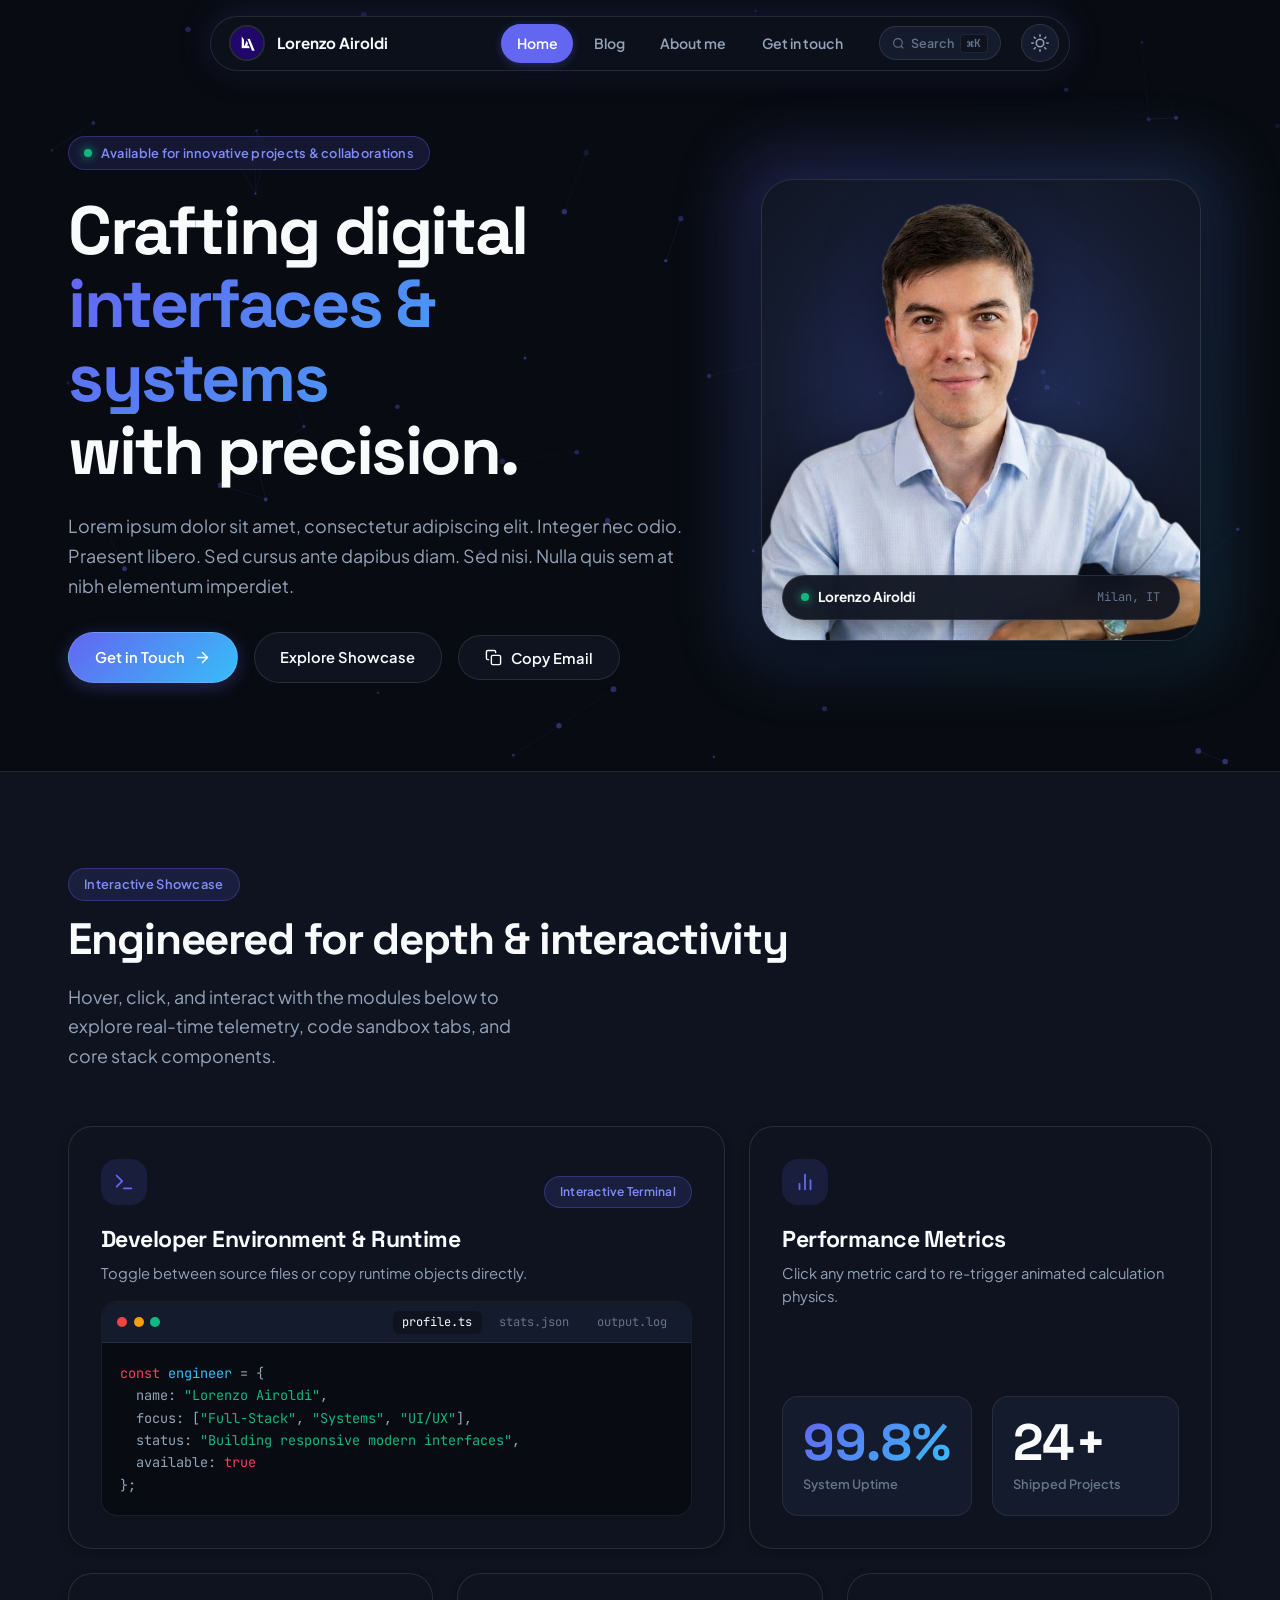
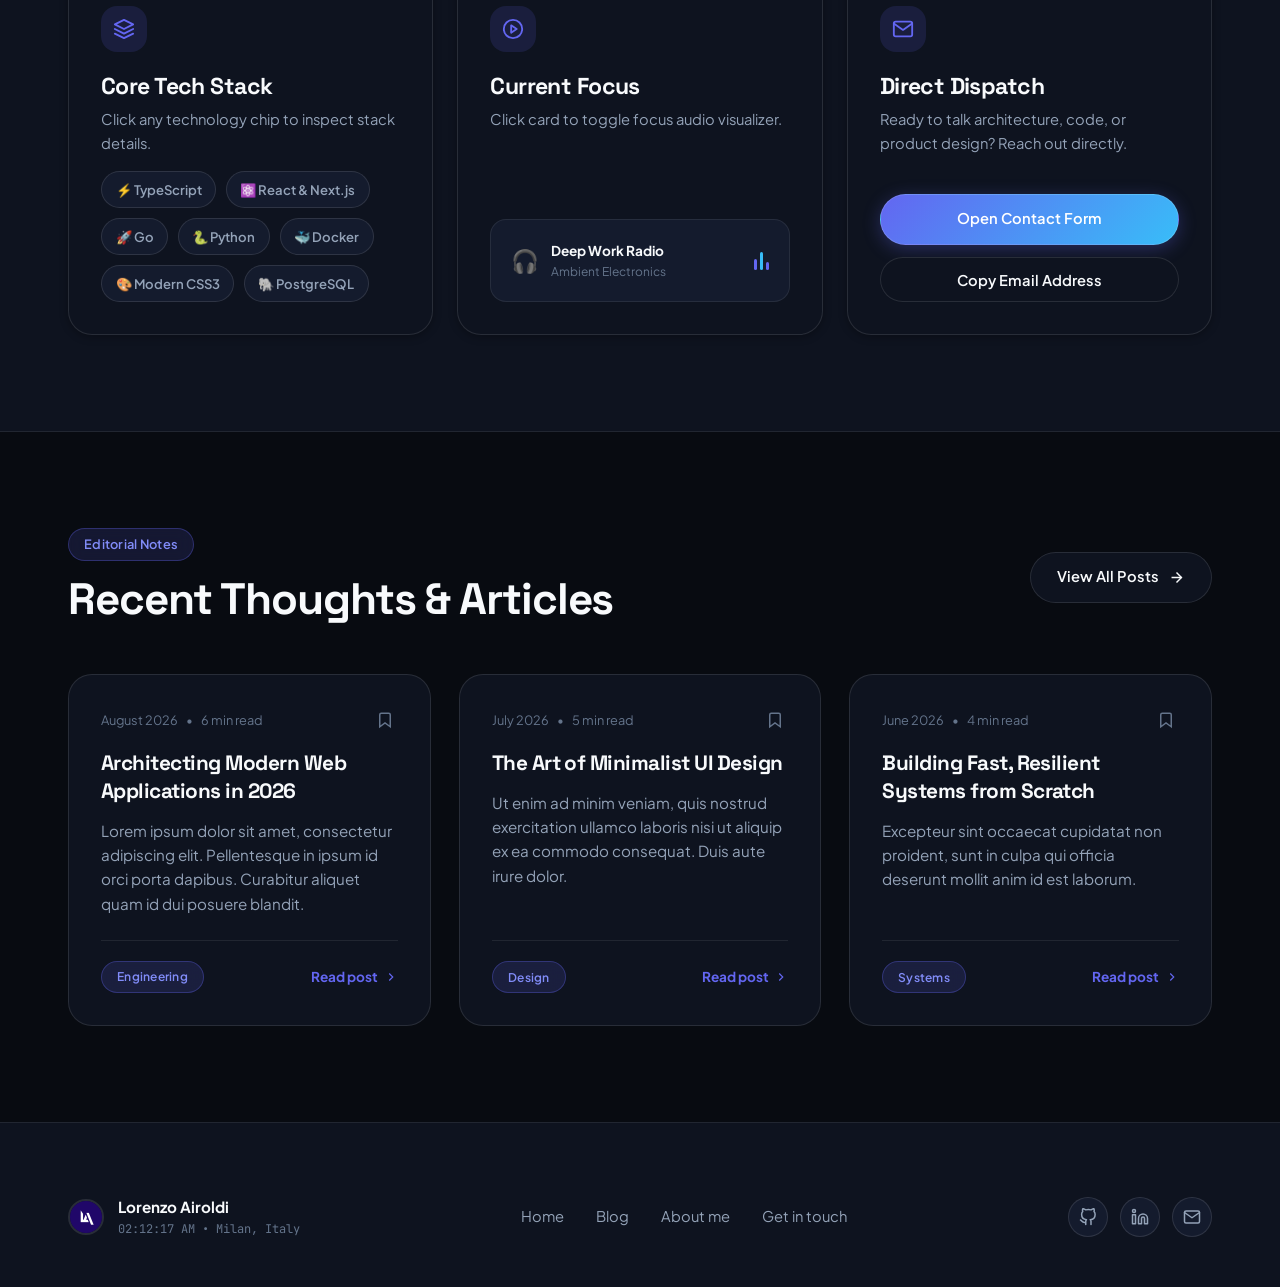
==== commit 954cf6e7: "AG 3.1" ====
--- a/index.html
+++ b/index.html
@@ -3,11 +3,11 @@
 <head>
   <meta charset="UTF-8">
   <meta name="viewport" content="width=device-width, initial-scale=1.0">
-  <title>Lorenzo Airoldi | Personal Website</title>
-  <meta name="description" content="Personal website of Lorenzo Airoldi. Software developer, creator, and writer exploring code, systems, and modern digital design.">
+  <title>Lorenzo Airoldi | Software Developer & Creator</title>
+  <meta name="description" content="Personal interactive website of Lorenzo Airoldi. Full-stack developer, builder, and creator crafting modern digital experiences.">
   <meta name="author" content="Lorenzo Airoldi">
 
-  <!-- Instant Theme Execution -->
+  <!-- Instant Theme Execution (Zero Flicker) -->
   <script>
     (function() {
       const savedTheme = localStorage.getItem('theme') || 'dark';
@@ -17,177 +17,179 @@
 
   <!-- Open Graph -->
   <meta property="og:type" content="website">
-  <meta property="og:title" content="Lorenzo Airoldi | Personal Website">
-  <meta property="og:description" content="Software developer, builder, and creator. Explore my projects, thoughts, and writings.">
+  <meta property="og:title" content="Lorenzo Airoldi | Interactive Personal Hub">
+  <meta property="og:description" content="Explore interactive projects, engineering notes, and digital craftsmanship.">
   <meta property="og:url" content="https://lorenzoairoldi27.github.io/">
   <meta property="og:image" content="assets/img/logo.png">
 
   <!-- Favicon -->
   <link rel="icon" type="image/png" href="assets/img/logo.png">
 
-  <!-- Google Fonts -->
+  <!-- Modern Fonts (Space Grotesk + Plus Jakarta Sans + JetBrains Mono) -->
   <link rel="preconnect" href="https://fonts.googleapis.com">
   <link rel="preconnect" href="https://fonts.gstatic.com" crossorigin>
-  <link href="https://fonts.googleapis.com/css2?family=Playfair+Display:ital,wght@0,500;0,600;0,700;1,400&family=Plus+Jakarta+Sans:wght@300;400;500;600;700&display=swap" rel="stylesheet">
+  <link href="https://fonts.googleapis.com/css2?family=JetBrains+Mono:wght@400;500;600&family=Plus+Jakarta+Sans:wght@300;400;500;600;700;800&family=Space+Grotesk:wght@500;600;700&display=swap" rel="stylesheet">
 
   <!-- Stylesheet -->
   <link rel="stylesheet" href="css/style.css">
 </head>
 <body>
 
+  <!-- Ambient Cursor Spotlight & Reading Progress -->
+  <div class="cursor-spotlight"></div>
+  <div class="scroll-progress-bar"></div>
+
   <!-- =========================================================================
-       Navigation Header
+       Interactive Navigation Dock
        ========================================================================= -->
   <header class="site-header">
-    <div class="container header-inner">
-      <a href="index.html" class="brand-logo" aria-label="Lorenzo Airoldi Home">
-        <img src="assets/img/logo.png" alt="Lorenzo Airoldi Logo" class="brand-logo-img" width="40" height="40">
-        <span class="brand-name">Lorenzo Airoldi</span>
+    <nav class="nav-dock" aria-label="Main Navigation">
+      <a href="index.html" class="brand-link" aria-label="Lorenzo Airoldi Home">
+        <img src="assets/img/logo.png" alt="Lorenzo Airoldi Logo" class="brand-avatar" width="36" height="36">
+        <span>Lorenzo Airoldi</span>
       </a>
 
-      <!-- Desktop Navigation (Order: Home, Blog, About me, Get in touch) -->
-      <nav class="nav-desktop" aria-label="Primary Navigation">
-        <div class="nav-links">
-          <a href="index.html" class="nav-link active">Home</a>
-          <a href="blog.html" class="nav-link">Blog</a>
-          <a href="about.html" class="nav-link">About me</a>
-          <a href="contact.html" class="nav-link">Get in touch</a>
-        </div>
-
-        <button class="theme-toggle-btn" aria-label="Toggle dark / light theme" title="Toggle theme">
-          <svg class="theme-icon-sun" width="18" height="18" viewBox="0 0 24 24" fill="none" stroke="currentColor" stroke-width="2" stroke-linecap="round" stroke-linejoin="round">
-            <circle cx="12" cy="12" r="5"></circle>
-            <line x1="12" y1="1" x2="12" y2="3"></line>
-            <line x1="12" y1="21" x2="12" y2="23"></line>
-            <line x1="4.22" y1="4.22" x2="5.64" y2="5.64"></line>
-            <line x1="18.36" y1="18.36" x2="19.78" y2="19.78"></line>
-            <line x1="1" y1="12" x2="3" y2="12"></line>
-            <line x1="21" y1="12" x2="23" y2="12"></line>
-            <line x1="4.22" y1="19.78" x2="5.64" y2="18.36"></line>
-            <line x1="18.36" y1="5.64" x2="19.78" y2="4.22"></line>
-          </svg>
-          <svg class="theme-icon-moon" width="18" height="18" viewBox="0 0 24 24" fill="none" stroke="currentColor" stroke-width="2" stroke-linecap="round" stroke-linejoin="round">
-            <path d="M21 12.79A9 9 0 1 1 11.21 3 7 7 0 0 0 21 12.79z"></path>
+      <!-- Desktop Links (Order: Home, Blog, About me, Get in touch) -->
+      <div class="nav-links-wrap">
+        <a href="index.html" class="dock-link active">Home</a>
+        <a href="blog.html" class="dock-link">Blog</a>
+        <a href="about.html" class="dock-link">About me</a>
+        <a href="contact.html" class="dock-link">Get in touch</a>
+      </div>
+
+      <!-- Quick Command Palette Shortcut Button -->
+      <button class="cmd-palette-trigger" title="Command Palette (Cmd+K / Ctrl+K)">
+        <svg width="13" height="13" viewBox="0 0 24 24" fill="none" stroke="currentColor" stroke-width="2">
+          <circle cx="11" cy="11" r="8"></circle>
+          <line x1="21" y1="21" x2="16.65" y2="16.65"></line>
+        </svg>
+        <span>Search</span>
+        <span class="cmd-kbd-badge">⌘K</span>
+      </button>
+
+      <button class="theme-toggle-dock" aria-label="Toggle theme" title="Toggle theme">
+        <svg class="theme-icon-sun" width="18" height="18" viewBox="0 0 24 24" fill="none" stroke="currentColor" stroke-width="2" stroke-linecap="round" stroke-linejoin="round">
+          <circle cx="12" cy="12" r="5"></circle>
+          <line x1="12" y1="1" x2="12" y2="3"></line>
+          <line x1="12" y1="21" x2="12" y2="23"></line>
+          <line x1="4.22" y1="4.22" x2="5.64" y2="5.64"></line>
+          <line x1="18.36" y1="18.36" x2="19.78" y2="19.78"></line>
+          <line x1="1" y1="12" x2="3" y2="12"></line>
+          <line x1="21" y1="12" x2="23" y2="12"></line>
+          <line x1="4.22" y1="19.78" x2="5.64" y2="18.36"></line>
+          <line x1="18.36" y1="5.64" x2="19.78" y2="4.22"></line>
+        </svg>
+        <svg class="theme-icon-moon" width="18" height="18" viewBox="0 0 24 24" fill="none" stroke="currentColor" stroke-width="2" stroke-linecap="round" stroke-linejoin="round">
+          <path d="M21 12.79A9 9 0 1 1 11.21 3 7 7 0 0 0 21 12.79z"></path>
+        </svg>
+      </button>
+
+      <button class="hamburger-dock" aria-label="Toggle mobile menu">
+        <svg width="24" height="24" viewBox="0 0 24 24" fill="none" stroke="currentColor" stroke-width="2" stroke-linecap="round" stroke-linejoin="round">
+          <line x1="3" y1="12" x2="21" y2="12"></line>
+          <line x1="3" y1="6" x2="21" y2="6"></line>
+          <line x1="3" y1="18" x2="21" y2="18"></line>
+        </svg>
+      </button>
+    </nav>
+  </header>
+
+  <!-- Mobile Drawer -->
+  <div class="mobile-backdrop"></div>
+  <aside class="mobile-drawer" aria-label="Mobile Navigation">
+    <div>
+      <div class="flex-between">
+        <div class="brand-link">
+          <img src="assets/img/logo.png" alt="Logo" class="brand-avatar" width="34" height="34">
+          <span>Lorenzo Airoldi</span>
+        </div>
+        <button class="mobile-drawer-close" aria-label="Close menu" style="cursor:pointer; padding:0.4rem; color:var(--text-primary);">
+          <svg width="22" height="22" viewBox="0 0 24 24" fill="none" stroke="currentColor" stroke-width="2" stroke-linecap="round" stroke-linejoin="round">
+            <line x1="18" y1="6" x2="6" y2="18"></line>
+            <line x1="6" y1="6" x2="18" y2="18"></line>
           </svg>
         </button>
+      </div>
+
+      <nav class="mobile-nav-links">
+        <a href="index.html" class="mobile-nav-item active">Home</a>
+        <a href="blog.html" class="mobile-nav-item">Blog</a>
+        <a href="about.html" class="mobile-nav-item">About me</a>
+        <a href="contact.html" class="mobile-nav-item">Get in touch</a>
       </nav>
-
-      <!-- Mobile Actions -->
-      <div class="mobile-actions">
-        <button class="theme-toggle-btn" aria-label="Toggle dark / light theme" title="Toggle theme">
-          <svg class="theme-icon-sun" width="18" height="18" viewBox="0 0 24 24" fill="none" stroke="currentColor" stroke-width="2" stroke-linecap="round" stroke-linejoin="round">
-            <circle cx="12" cy="12" r="5"></circle>
-            <line x1="12" y1="1" x2="12" y2="3"></line>
-            <line x1="12" y1="21" x2="12" y2="23"></line>
-            <line x1="4.22" y1="4.22" x2="5.64" y2="5.64"></line>
-            <line x1="18.36" y1="18.36" x2="19.78" y2="19.78"></line>
-            <line x1="1" y1="12" x2="3" y2="12"></line>
-            <line x1="21" y1="12" x2="23" y2="12"></line>
-            <line x1="4.22" y1="19.78" x2="5.64" y2="18.36"></line>
-            <line x1="18.36" y1="5.64" x2="19.78" y2="4.22"></line>
-          </svg>
-          <svg class="theme-icon-moon" width="18" height="18" viewBox="0 0 24 24" fill="none" stroke="currentColor" stroke-width="2" stroke-linecap="round" stroke-linejoin="round">
-            <path d="M21 12.79A9 9 0 1 1 11.21 3 7 7 0 0 0 21 12.79z"></path>
-          </svg>
-        </button>
-        <button class="hamburger-btn" aria-label="Open mobile navigation">
-          <svg width="24" height="24" viewBox="0 0 24 24" fill="none" stroke="currentColor" stroke-width="2" stroke-linecap="round" stroke-linejoin="round">
-            <line x1="3" y1="12" x2="21" y2="12"></line>
-            <line x1="3" y1="6" x2="21" y2="6"></line>
-            <line x1="3" y1="18" x2="21" y2="18"></line>
-          </svg>
-        </button>
-      </div>
     </div>
-  </header>
-
-  <!-- Mobile Drawer -->
-  <div class="mobile-backdrop"></div>
-  <aside class="mobile-menu" aria-label="Mobile Navigation Menu">
-    <div class="mobile-menu-header">
-      <div class="brand-logo">
-        <img src="assets/img/logo.png" alt="Lorenzo Airoldi Logo" class="brand-logo-img" width="36" height="36">
-        <span class="brand-name">Lorenzo Airoldi</span>
-      </div>
-      <button class="mobile-close-btn" aria-label="Close mobile menu" style="cursor:pointer; padding:0.5rem; color:var(--text-primary);">
-        <svg width="24" height="24" viewBox="0 0 24 24" fill="none" stroke="currentColor" stroke-width="2" stroke-linecap="round" stroke-linejoin="round">
-          <line x1="18" y1="6" x2="6" y2="18"></line>
-          <line x1="6" y1="6" x2="18" y2="18"></line>
-        </svg>
-      </button>
-    </div>
-
-    <nav class="mobile-nav-links">
-      <a href="index.html" class="mobile-nav-link active">Home</a>
-      <a href="blog.html" class="mobile-nav-link">Blog</a>
-      <a href="about.html" class="mobile-nav-link">About me</a>
-      <a href="contact.html" class="mobile-nav-link">Get in touch</a>
-    </nav>
 
     <div style="padding-top:1.5rem; border-top:1px solid var(--border-subtle); display:flex; flex-direction:column; gap:0.75rem;">
       <a href="contact.html" class="btn btn-primary" style="width:100%;">Get in touch</a>
-      <div style="font-size:0.8rem; color:var(--text-muted); text-align:center;">
+      <div class="text-mono" style="font-size:0.75rem; color:var(--text-muted); text-align:center;">
         contact@lorenzoairoldi.com
       </div>
     </div>
   </aside>
 
   <!-- =========================================================================
-       Hero Section (With Lorenzo's Photo)
+       Hero Section (Interactive Particles & 3D Portrait Showcase)
        ========================================================================= -->
-  <section class="hero-home">
+  <section class="section-hero">
+    <canvas id="hero-particle-canvas" class="hero-canvas-bg"></canvas>
+
     <div class="container">
       <div class="hero-grid">
-        <div class="hero-content reveal">
-          <div class="text-eyebrow">Developer • Builder • Creator</div>
-          <h1 class="heading-display">
-            Hey, I'm Lorenzo Airoldi.
+        <!-- Hero Text Column -->
+        <div class="hero-text-col">
+          <div class="badge-pill">
+            <div class="badge-pulse-dot"></div>
+            <span>Available for innovative projects & collaborations</span>
+          </div>
+
+          <h1 class="heading-hero">
+            Crafting digital <br>
+            <span class="text-gradient">interfaces & systems</span> <br>
+            with precision.
           </h1>
+
           <p class="text-lead">
-            I'm a software developer and creator. I build fast, elegant web applications, explore distributed systems, and write about software engineering, design, and ideas.
+            Lorem ipsum dolor sit amet, consectetur adipiscing elit. Integer nec odio. Praesent libero. Sed cursus ante dapibus diam. Sed nisi. Nulla quis sem at nibh elementum imperdiet.
           </p>
 
           <div class="hero-actions">
-            <a href="#projects" class="btn btn-primary">
-              Explore Projects
+            <a href="contact.html" class="btn btn-primary">
+              Get in Touch
               <svg viewBox="0 0 24 24" fill="none" stroke="currentColor" stroke-width="2" stroke-linecap="round" stroke-linejoin="round">
-                <line x1="12" y1="5" x2="12" y2="19"></line>
-                <polyline points="19 12 12 19 5 12"></polyline>
+                <line x1="5" y1="12" x2="19" y2="12"></line>
+                <polyline points="12 5 19 12 12 19"></polyline>
               </svg>
             </a>
-            <a href="blog.html" class="btn btn-secondary">
-              Read Blog
+            <a href="#bento-showcase" class="btn btn-glass">
+              Explore Showcase
             </a>
-            <a href="about.html" class="btn btn-secondary">
-              About Me
-            </a>
-          </div>
-
-          <!-- Tech Stack Chips -->
-          <div class="hero-tech-stack">
-            <span class="chip">TypeScript</span>
-            <span class="chip">React & Next.js</span>
-            <span class="chip">Node.js</span>
-            <span class="chip">Python</span>
-            <span class="chip">Go</span>
-            <span class="chip">UI/UX Design</span>
-            <span class="chip">Open Source</span>
-          </div>
-        </div>
-
-        <!-- Lorenzo's Portrait Photo -->
-        <div class="reveal reveal-delay-2" style="display:flex; justify-content:center;">
-          <div class="portrait-wrapper">
+            <button class="btn btn-glass copy-trigger" data-copy="contact@lorenzoairoldi.com" title="Copy email address">
+              <svg width="15" height="15" viewBox="0 0 24 24" fill="none" stroke="currentColor" stroke-width="2" stroke-linecap="round" stroke-linejoin="round">
+                <rect x="9" y="9" width="13" height="13" rx="2" ry="2"></rect>
+                <path d="M5 15H4a2 2 0 0 1-2-2V4a2 2 0 0 1 2-2h9a2 2 0 0 1 2 2v1"></path>
+              </svg>
+              Copy Email
+            </button>
+          </div>
+        </div>
+
+        <!-- Hero Portrait Showcase (Transparent Cutout with 3D Tilt) -->
+        <div class="portrait-showcase">
+          <div class="portrait-aura"></div>
+          <div class="portrait-frame tilt-element">
             <img 
-              src="assets/img/lorenzo.jpg" 
-              alt="Lorenzo Airoldi" 
-              class="portrait-image"
-              width="380"
-              height="475"
+              src="assets/img/lorenzo.png" 
+              alt="Lorenzo Airoldi Portrait" 
+              class="portrait-img-cutout"
+              width="440"
+              height="460"
             >
-            <div class="portrait-badge">
-              <div class="portrait-badge-dot"></div>
-              <span>Software Developer & Creator</span>
+            <div class="portrait-status-pill">
+              <div style="display:flex; align-items:center; gap:0.55rem;">
+                <span class="badge-pulse-dot"></span>
+                <span style="font-size:0.85rem; font-weight:700;">Lorenzo Airoldi</span>
+              </div>
+              <span class="text-mono" style="font-size:0.75rem; color:var(--text-muted);">Milan, IT</span>
             </div>
           </div>
         </div>
@@ -196,229 +198,300 @@
   </section>
 
   <!-- =========================================================================
-       Featured Projects Section
+       Interactive Bento Grid Showcase
        ========================================================================= -->
-  <section class="section section-alt" id="projects">
+  <section class="section section-alt" id="bento-showcase">
     <div class="container">
-      <div class="flex-between reveal" style="align-items:flex-end; margin-bottom:3rem; flex-wrap:wrap; gap:1rem;">
+      <div class="flex-between" style="margin-bottom:3.5rem; flex-wrap:wrap; gap:1rem;">
         <div>
-          <div class="text-eyebrow">Selected Work</div>
-          <h2 class="heading-1" style="margin-top:0.5rem;">Featured Projects</h2>
-        </div>
-        <a href="https://github.com/lorenzoairoldi27" target="_blank" rel="noopener noreferrer" class="btn-link">
-          View on GitHub
-          <svg viewBox="0 0 24 24" fill="none" stroke="currentColor" stroke-width="2" stroke-linecap="round" stroke-linejoin="round">
-            <line x1="7" y1="17" x2="17" y2="7"></line>
-            <polyline points="7 7 17 7 17 17"></polyline>
-          </svg>
-        </a>
-      </div>
-
-      <div class="grid-2">
-        <!-- Project 1 -->
-        <div class="project-card reveal reveal-delay-1">
-          <div>
-            <div class="card-icon">
-              <svg viewBox="0 0 24 24" fill="none" stroke="currentColor" stroke-width="2" stroke-linecap="round" stroke-linejoin="round">
-                <polyline points="16 18 22 12 16 6"></polyline>
-                <polyline points="8 6 2 12 8 18"></polyline>
-              </svg>
-            </div>
-            <h3 class="heading-3" style="margin-bottom:0.6rem;">High-Performance Dev Tools</h3>
-            <p style="color:var(--text-secondary); font-size:0.95rem; line-height:1.6;">
-              A suite of lightweight CLI utilities and developer workflow accelerators built in Go and TypeScript to streamline local development, profiling, and build automation.
-            </p>
-          </div>
-          <div class="project-tags">
-            <span class="badge">Go</span>
-            <span class="badge">TypeScript</span>
-            <span class="badge">CLI</span>
-          </div>
-        </div>
-
-        <!-- Project 2 -->
-        <div class="project-card reveal reveal-delay-2">
-          <div>
-            <div class="card-icon">
-              <svg viewBox="0 0 24 24" fill="none" stroke="currentColor" stroke-width="2" stroke-linecap="round" stroke-linejoin="round">
-                <rect x="3" y="3" width="18" height="18" rx="2" ry="2"></rect>
-                <line x1="3" y1="9" x2="21" y2="9"></line>
-                <line x1="9" y1="21" x2="9" y2="9"></line>
-              </svg>
-            </div>
-            <h3 class="heading-3" style="margin-bottom:0.6rem;">Minimalist UI & Component System</h3>
-            <p style="color:var(--text-secondary); font-size:0.95rem; line-height:1.6;">
-              An accessible, themeable design system featuring zero-dependency micro-interactions, dark/light token architecture, and fluid typography.
-            </p>
-          </div>
-          <div class="project-tags">
-            <span class="badge">CSS3</span>
-            <span class="badge">React</span>
-            <span class="badge">Design Systems</span>
-          </div>
-        </div>
-
-        <!-- Project 3 -->
-        <div class="project-card reveal reveal-delay-1">
-          <div>
-            <div class="card-icon">
-              <svg viewBox="0 0 24 24" fill="none" stroke="currentColor" stroke-width="2" stroke-linecap="round" stroke-linejoin="round">
-                <line x1="18" y1="20" x2="18" y2="10"></line>
-                <line x1="12" y1="20" x2="12" y2="4"></line>
-                <line x1="6" y1="20" x2="6" y2="14"></line>
-              </svg>
-            </div>
-            <h3 class="heading-3" style="margin-bottom:0.6rem;">Real-time Metrics Dashboard</h3>
-            <p style="color:var(--text-secondary); font-size:0.95rem; line-height:1.6;">
-              Interactive full-stack telemetry and analytics platform with WebSocket live streaming, custom charting widgets, and automated alert dispatch.
-            </p>
-          </div>
-          <div class="project-tags">
-            <span class="badge">Next.js</span>
-            <span class="badge">Node.js</span>
-            <span class="badge">WebSockets</span>
-          </div>
-        </div>
-
-        <!-- Project 4 -->
-        <div class="project-card reveal reveal-delay-2">
-          <div>
-            <div class="card-icon">
-              <svg viewBox="0 0 24 24" fill="none" stroke="currentColor" stroke-width="2" stroke-linecap="round" stroke-linejoin="round">
-                <path d="M21 16V8a2 2 0 0 0-1-1.73l-7-4a2 2 0 0 0-2 0l-7 4A2 2 0 0 0 3 8v8a2 2 0 0 0 1 1.73l7 4a2 2 0 0 0 2 0l7-4A2 2 0 0 0 21 16z"></path>
-                <polyline points="3.27 6.96 12 12.01 20.73 6.96"></polyline>
-                <line x1="12" y1="22.08" x2="12" y2="12"></line>
-              </svg>
-            </div>
-            <h3 class="heading-3" style="margin-bottom:0.6rem;">Distributed Microservices API</h3>
-            <p style="color:var(--text-secondary); font-size:0.95rem; line-height:1.6;">
-              Containerized backend infrastructure with rate limiting, JWT token management, and structured logging designed for high throughput and fault tolerance.
-            </p>
-          </div>
-          <div class="project-tags">
-            <span class="badge">Docker</span>
-            <span class="badge">Python</span>
-            <span class="badge">PostgreSQL</span>
-          </div>
-        </div>
+          <div class="badge-pill" style="margin-bottom:0.75rem;">Interactive Showcase</div>
+          <h2 class="heading-section">Engineered for depth & interactivity</h2>
+        </div>
+        <p class="text-lead" style="max-width:480px; margin:0;">
+          Hover, click, and interact with the modules below to explore real-time telemetry, code sandbox tabs, and core stack components.
+        </p>
+      </div>
+
+      <!-- Bento Grid (12 Columns) -->
+      <div class="bento-grid">
+        
+        <!-- Bento 1: Interactive Terminal Sandbox (Col 7) -->
+        <div class="spotlight-card bento-col-7">
+          <div class="spotlight-inner">
+            <div>
+              <div class="flex-between">
+                <div class="card-header-icon">
+                  <svg width="22" height="22" viewBox="0 0 24 24" fill="none" stroke="currentColor" stroke-width="2" stroke-linecap="round" stroke-linejoin="round">
+                    <polyline points="4 17 10 11 4 5"></polyline>
+                    <line x1="12" y1="19" x2="20" y2="19"></line>
+                  </svg>
+                </div>
+                <span class="badge-pill" style="font-size:0.75rem;">Interactive Terminal</span>
+              </div>
+              <h3 class="heading-card">Developer Environment & Runtime</h3>
+              <p style="color:var(--text-secondary); font-size:0.92rem; margin-top:0.4rem;">
+                Toggle between source files or copy runtime objects directly.
+              </p>
+            </div>
+
+            <!-- Terminal Component -->
+            <div class="terminal-window">
+              <div class="terminal-header">
+                <div class="terminal-dots">
+                  <span class="terminal-dot terminal-dot-red"></span>
+                  <span class="terminal-dot terminal-dot-yellow"></span>
+                  <span class="terminal-dot terminal-dot-green"></span>
+                </div>
+                <div class="terminal-tabs">
+                  <button class="terminal-tab-btn active" data-file="profile.ts">profile.ts</button>
+                  <button class="terminal-tab-btn" data-file="stats.json">stats.json</button>
+                  <button class="terminal-tab-btn" data-file="output.log">output.log</button>
+                </div>
+              </div>
+              <div class="terminal-body">
+                <span class="syntax-kw">const</span> <span class="syntax-fn">engineer</span> = {<br>
+                &nbsp;&nbsp;name: <span class="syntax-str">"Lorenzo Airoldi"</span>,<br>
+                &nbsp;&nbsp;focus: [<span class="syntax-str">"Full-Stack"</span>, <span class="syntax-str">"Systems"</span>, <span class="syntax-str">"UI/UX"</span>],<br>
+                &nbsp;&nbsp;status: <span class="syntax-str">"Building responsive modern interfaces"</span>,<br>
+                &nbsp;&nbsp;available: <span class="syntax-kw">true</span><br>
+                };
+              </div>
+            </div>
+          </div>
+        </div>
+
+        <!-- Bento 2: Dynamic Live Metrics (Col 5) -->
+        <div class="spotlight-card bento-col-5">
+          <div class="spotlight-inner">
+            <div>
+              <div class="card-header-icon">
+                <svg width="22" height="22" viewBox="0 0 24 24" fill="none" stroke="currentColor" stroke-width="2" stroke-linecap="round" stroke-linejoin="round">
+                  <path d="M18 20V10"></path>
+                  <path d="M12 20V4"></path>
+                  <path d="M6 20v-6"></path>
+                </svg>
+              </div>
+              <h3 class="heading-card">Performance Metrics</h3>
+              <p style="color:var(--text-secondary); font-size:0.92rem; margin-top:0.4rem;">
+                Click any metric card to re-trigger animated calculation physics.
+              </p>
+            </div>
+
+            <div style="display:grid; grid-template-columns:1fr 1fr; gap:1.25rem; margin-top:2rem;">
+              <div style="background:var(--bg-surface-elevated); padding:1.25rem; border-radius:var(--radius-md); border:1px solid var(--border-subtle); transition:transform var(--trans-fast);" onmouseenter="this.style.transform='scale(1.03)'" onmouseleave="this.style.transform='scale(1)'">
+                <div class="stat-number counter-val text-gradient" data-target="99.9" data-suffix="%" data-decimals="1">0</div>
+                <div style="font-size:0.8rem; color:var(--text-muted); margin-top:0.35rem; font-weight:600;">System Uptime</div>
+              </div>
+              <div style="background:var(--bg-surface-elevated); padding:1.25rem; border-radius:var(--radius-md); border:1px solid var(--border-subtle); transition:transform var(--trans-fast);" onmouseenter="this.style.transform='scale(1.03)'" onmouseleave="this.style.transform='scale(1)'">
+                <div class="stat-number counter-val" data-target="24" data-suffix="+" data-decimals="0">0</div>
+                <div style="font-size:0.8rem; color:var(--text-muted); margin-top:0.35rem; font-weight:600;">Shipped Projects</div>
+              </div>
+            </div>
+          </div>
+        </div>
+
+        <!-- Bento 3: Tech Matrix & Tooling (Col 4) -->
+        <div class="spotlight-card bento-col-4">
+          <div class="spotlight-inner">
+            <div>
+              <div class="card-header-icon">
+                <svg width="22" height="22" viewBox="0 0 24 24" fill="none" stroke="currentColor" stroke-width="2" stroke-linecap="round" stroke-linejoin="round">
+                  <polygon points="12 2 2 7 12 12 22 7 12 2"></polygon>
+                  <polyline points="2 17 12 22 22 17"></polyline>
+                  <polyline points="2 12 12 17 22 12"></polyline>
+                </svg>
+              </div>
+              <h3 class="heading-card">Core Tech Stack</h3>
+              <p style="color:var(--text-secondary); font-size:0.92rem; margin-top:0.4rem;">
+                Click any technology chip to inspect stack details.
+              </p>
+            </div>
+
+            <div class="tech-cloud">
+              <span class="tech-tag">⚡ TypeScript</span>
+              <span class="tech-tag">⚛️ React & Next.js</span>
+              <span class="tech-tag">🚀 Go</span>
+              <span class="tech-tag">🐍 Python</span>
+              <span class="tech-tag">🐳 Docker</span>
+              <span class="tech-tag">🎨 Modern CSS3</span>
+              <span class="tech-tag">🐘 PostgreSQL</span>
+            </div>
+          </div>
+        </div>
+
+        <!-- Bento 4: Live Focus & Soundwave Widget (Col 4) -->
+        <div class="spotlight-card bento-col-4 deep-work-card">
+          <div class="spotlight-inner">
+            <div>
+              <div class="card-header-icon">
+                <svg width="22" height="22" viewBox="0 0 24 24" fill="none" stroke="currentColor" stroke-width="2" stroke-linecap="round" stroke-linejoin="round">
+                  <circle cx="12" cy="12" r="10"></circle>
+                  <polygon points="10 8 16 12 10 16 10 8"></polygon>
+                </svg>
+              </div>
+              <h3 class="heading-card">Current Focus</h3>
+              <p style="color:var(--text-secondary); font-size:0.92rem; margin-top:0.4rem;">
+                Click card to toggle focus audio visualizer.
+              </p>
+            </div>
+
+            <div style="background:var(--bg-surface-elevated); padding:1.25rem; border-radius:var(--radius-md); border:1px solid var(--border-subtle); margin-top:1.5rem; display:flex; align-items:center; justify-content:space-between;">
+              <div style="display:flex; align-items:center; gap:0.75rem;">
+                <span style="font-size:1.4rem;">🎧</span>
+                <div>
+                  <div style="font-size:0.85rem; font-weight:700;">Deep Work Radio</div>
+                  <div class="deep-work-status" style="font-size:0.75rem; color:var(--text-muted);">Ambient Electronics</div>
+                </div>
+              </div>
+              <div style="display:flex; gap:3px; align-items:flex-end; height:18px;">
+                <span class="eq-bar eq-bar-1"></span>
+                <span class="eq-bar eq-bar-2"></span>
+                <span class="eq-bar eq-bar-3"></span>
+              </div>
+            </div>
+          </div>
+        </div>
+
+        <!-- Bento 5: Instant Direct Connect (Col 4) -->
+        <div class="spotlight-card bento-col-4">
+          <div class="spotlight-inner">
+            <div>
+              <div class="card-header-icon">
+                <svg width="22" height="22" viewBox="0 0 24 24" fill="none" stroke="currentColor" stroke-width="2" stroke-linecap="round" stroke-linejoin="round">
+                  <path d="M4 4h16c1.1 0 2 .9 2 2v12c0 1.1-.9 2-2 2H4c-1.1 0-2-.9-2-2V6c0-1.1.9-2 2-2z"></path>
+                  <polyline points="22,6 12,13 2,6"></polyline>
+                </svg>
+              </div>
+              <h3 class="heading-card">Direct Dispatch</h3>
+              <p style="color:var(--text-secondary); font-size:0.92rem; margin-top:0.4rem;">
+                Ready to talk architecture, code, or product design? Reach out directly.
+              </p>
+            </div>
+
+            <div style="margin-top:1.5rem; display:flex; flex-direction:column; gap:0.75rem;">
+              <a href="contact.html" class="btn btn-primary" style="width:100%;">
+                Open Contact Form
+              </a>
+              <button class="btn btn-glass copy-trigger" data-copy="contact@lorenzoairoldi.com" style="width:100%;">
+                Copy Email Address
+              </button>
+            </div>
+          </div>
+        </div>
+
       </div>
     </div>
   </section>
 
   <!-- =========================================================================
-       Recent Blog Posts
+       Recent Blog Teaser Section
        ========================================================================= -->
   <section class="section">
     <div class="container">
-      <div class="flex-between reveal" style="align-items:flex-end; margin-bottom:3rem; flex-wrap:wrap; gap:1rem;">
+      <div class="flex-between" style="margin-bottom:3rem; flex-wrap:wrap; gap:1rem;">
         <div>
-          <div class="text-eyebrow">Writing</div>
-          <h2 class="heading-1" style="margin-top:0.5rem;">Recent Blog Posts</h2>
-        </div>
-        <a href="blog.html" class="btn-link">
-          All Posts
-          <svg viewBox="0 0 24 24" fill="none" stroke="currentColor" stroke-width="2" stroke-linecap="round" stroke-linejoin="round">
+          <div class="badge-pill" style="margin-bottom:0.75rem;">Editorial Notes</div>
+          <h2 class="heading-section">Recent Thoughts & Articles</h2>
+        </div>
+        <a href="blog.html" class="btn btn-glass">
+          View All Posts
+          <svg viewBox="0 0 24 24" fill="none" stroke="currentColor" stroke-width="2">
             <line x1="5" y1="12" x2="19" y2="12"></line>
             <polyline points="12 5 19 12 12 19"></polyline>
           </svg>
         </a>
       </div>
 
-      <div class="grid-3">
-        <!-- Post 1 -->
-        <article class="blog-card reveal reveal-delay-1">
-          <div class="blog-content">
-            <div>
-              <div class="blog-meta">
+      <div class="blog-grid">
+        <!-- Article 1 -->
+        <article class="article-card" data-article-id="art-1">
+          <div>
+            <div class="article-header-meta">
+              <div class="article-date-meta">
                 <span>August 2026</span>
-                <span class="blog-meta-dot"></span>
+                <span>•</span>
                 <span>6 min read</span>
               </div>
-              <h3 class="blog-title">
-                <a href="article.html">Architecting Modern Web Applications in 2026</a>
-              </h3>
-              <p class="blog-excerpt">
-                A breakdown of modern frontend architectures, edge compute primitives, and why simplicity is the ultimate scalability strategy.
-              </p>
-            </div>
-            <div class="blog-footer">
-              <span class="badge">Engineering</span>
-              <a href="article.html" class="btn-link">Read <svg viewBox="0 0 24 24" fill="none" stroke="currentColor" stroke-width="2"><polyline points="9 18 15 12 9 6"></polyline></svg></a>
-            </div>
+              <button class="bookmark-toggle-btn" data-article-id="art-1" aria-label="Bookmark article">
+                <svg width="18" height="18" viewBox="0 0 24 24" fill="none" stroke="currentColor" stroke-width="2">
+                  <path d="M19 21l-7-5-7 5V5a2 2 0 0 1 2-2h10a2 2 0 0 1 2 2z"></path>
+                </svg>
+              </button>
+            </div>
+            <h3 class="article-title">
+              <a href="article.html">Architecting Modern Web Applications in 2026</a>
+            </h3>
+            <p class="article-excerpt">
+              Lorem ipsum dolor sit amet, consectetur adipiscing elit. Pellentesque in ipsum id orci porta dapibus. Curabitur aliquet quam id dui posuere blandit.
+            </p>
+          </div>
+          <div class="article-footer">
+            <span class="badge-pill" style="font-size:0.75rem;">Engineering</span>
+            <a href="article.html" class="btn-link" style="color:var(--accent-primary); font-weight:700; font-size:0.85rem; display:inline-flex; align-items:center; gap:0.35rem;">
+              Read post <svg width="14" height="14" viewBox="0 0 24 24" fill="none" stroke="currentColor" stroke-width="2"><polyline points="9 18 15 12 9 6"></polyline></svg>
+            </a>
           </div>
         </article>
 
-        <!-- Post 2 -->
-        <article class="blog-card reveal reveal-delay-2">
-          <div class="blog-content">
-            <div>
-              <div class="blog-meta">
+        <!-- Article 2 -->
+        <article class="article-card" data-article-id="art-2">
+          <div>
+            <div class="article-header-meta">
+              <div class="article-date-meta">
                 <span>July 2026</span>
-                <span class="blog-meta-dot"></span>
+                <span>•</span>
                 <span>5 min read</span>
               </div>
-              <h3 class="blog-title">
-                <a href="article.html">The Art of Minimalist UI Design</a>
-              </h3>
-              <p class="blog-excerpt">
-                Why removing visual clutter, respecting whitespace, and refining typography leads to higher user trust and engagement.
-              </p>
-            </div>
-            <div class="blog-footer">
-              <span class="badge">Design</span>
-              <a href="article.html" class="btn-link">Read <svg viewBox="0 0 24 24" fill="none" stroke="currentColor" stroke-width="2"><polyline points="9 18 15 12 9 6"></polyline></svg></a>
-            </div>
+              <button class="bookmark-toggle-btn" data-article-id="art-2" aria-label="Bookmark article">
+                <svg width="18" height="18" viewBox="0 0 24 24" fill="none" stroke="currentColor" stroke-width="2">
+                  <path d="M19 21l-7-5-7 5V5a2 2 0 0 1 2-2h10a2 2 0 0 1 2 2z"></path>
+                </svg>
+              </button>
+            </div>
+            <h3 class="article-title">
+              <a href="article.html">The Art of Minimalist UI Design</a>
+            </h3>
+            <p class="article-excerpt">
+              Ut enim ad minim veniam, quis nostrud exercitation ullamco laboris nisi ut aliquip ex ea commodo consequat. Duis aute irure dolor.
+            </p>
+          </div>
+          <div class="article-footer">
+            <span class="badge-pill" style="font-size:0.75rem;">Design</span>
+            <a href="article.html" class="btn-link" style="color:var(--accent-primary); font-weight:700; font-size:0.85rem; display:inline-flex; align-items:center; gap:0.35rem;">
+              Read post <svg width="14" height="14" viewBox="0 0 24 24" fill="none" stroke="currentColor" stroke-width="2"><polyline points="9 18 15 12 9 6"></polyline></svg>
+            </a>
           </div>
         </article>
 
-        <!-- Post 3 -->
-        <article class="blog-card reveal reveal-delay-3">
-          <div class="blog-content">
-            <div>
-              <div class="blog-meta">
+        <!-- Article 3 -->
+        <article class="article-card" data-article-id="art-3">
+          <div>
+            <div class="article-header-meta">
+              <div class="article-date-meta">
                 <span>June 2026</span>
-                <span class="blog-meta-dot"></span>
+                <span>•</span>
                 <span>4 min read</span>
               </div>
-              <h3 class="blog-title">
-                <a href="article.html">Building Fast, Resilient Systems from Scratch</a>
-              </h3>
-              <p class="blog-excerpt">
-                Practical techniques for avoiding dependency bloat, managing state efficiently, and writing clean, maintainable code.
-              </p>
-            </div>
-            <div class="blog-footer">
-              <span class="badge">Systems</span>
-              <a href="article.html" class="btn-link">Read <svg viewBox="0 0 24 24" fill="none" stroke="currentColor" stroke-width="2"><polyline points="9 18 15 12 9 6"></polyline></svg></a>
-            </div>
+              <button class="bookmark-toggle-btn" data-article-id="art-3" aria-label="Bookmark article">
+                <svg width="18" height="18" viewBox="0 0 24 24" fill="none" stroke="currentColor" stroke-width="2">
+                  <path d="M19 21l-7-5-7 5V5a2 2 0 0 1 2-2h10a2 2 0 0 1 2 2z"></path>
+                </svg>
+              </button>
+            </div>
+            <h3 class="article-title">
+              <a href="article.html">Building Fast, Resilient Systems from Scratch</a>
+            </h3>
+            <p class="article-excerpt">
+              Excepteur sint occaecat cupidatat non proident, sunt in culpa qui officia deserunt mollit anim id est laborum.
+            </p>
+          </div>
+          <div class="article-footer">
+            <span class="badge-pill" style="font-size:0.75rem;">Systems</span>
+            <a href="article.html" class="btn-link" style="color:var(--accent-primary); font-weight:700; font-size:0.85rem; display:inline-flex; align-items:center; gap:0.35rem;">
+              Read post <svg width="14" height="14" viewBox="0 0 24 24" fill="none" stroke="currentColor" stroke-width="2"><polyline points="9 18 15 12 9 6"></polyline></svg>
+            </a>
           </div>
         </article>
-      </div>
-    </div>
-  </section>
-
-  <!-- =========================================================================
-       Connect Callout
-       ========================================================================= -->
-  <section class="section section-alt">
-    <div class="container container-narrow text-center reveal">
-      <h2 class="heading-1" style="margin-bottom:1rem;">
-        Let's build something together.
-      </h2>
-      <p class="text-lead" style="margin-bottom:2rem;">
-        Whether you want to discuss a project, collaborate on open source, or simply connect, feel free to reach out.
-      </p>
-      <div style="display:flex; justify-content:center; gap:1rem; flex-wrap:wrap;">
-        <a href="contact.html" class="btn btn-primary">
-          Get in Touch
-          <svg viewBox="0 0 24 24" fill="none" stroke="currentColor" stroke-width="2" stroke-linecap="round" stroke-linejoin="round">
-            <line x1="5" y1="12" x2="19" y2="12"></line>
-            <polyline points="12 5 19 12 12 19"></polyline>
-          </svg>
-        </a>
-        <a href="mailto:contact@lorenzoairoldi.com" class="btn btn-secondary">
-          contact@lorenzoairoldi.com
-        </a>
       </div>
     </div>
   </section>
@@ -428,34 +501,38 @@
        ========================================================================= -->
   <footer class="site-footer">
     <div class="container footer-inner">
-      <div style="display:flex; align-items:center; gap:0.75rem;">
-        <img src="assets/img/logo.png" alt="Lorenzo Airoldi Logo" class="brand-logo-img" width="28" height="28" style="width:28px; height:28px;">
-        <span style="font-weight:600; color:var(--text-primary); font-size:0.95rem;">Lorenzo Airoldi</span>
-        <span style="color:var(--text-muted); font-size:0.85rem;">© 2026</span>
+      <div style="display:flex; align-items:center; gap:0.85rem;">
+        <img src="assets/img/logo.png" alt="Logo" class="brand-avatar" width="32" height="32">
+        <div>
+          <div style="font-weight:700; font-size:0.95rem;">Lorenzo Airoldi</div>
+          <div class="live-time-display text-mono" style="font-size:0.75rem; color:var(--text-muted);">
+            Milan, Italy
+          </div>
+        </div>
       </div>
 
       <div class="footer-nav">
-        <a href="index.html" class="footer-link">Home</a>
-        <a href="blog.html" class="footer-link">Blog</a>
-        <a href="about.html" class="footer-link">About me</a>
-        <a href="contact.html" class="footer-link">Get in touch</a>
+        <a href="index.html">Home</a>
+        <a href="blog.html">Blog</a>
+        <a href="about.html">About me</a>
+        <a href="contact.html">Get in touch</a>
       </div>
 
       <div class="footer-socials">
-        <a href="https://github.com/lorenzoairoldi27" target="_blank" rel="noopener noreferrer" class="social-icon-btn" aria-label="GitHub">
-          <svg viewBox="0 0 24 24" fill="none" stroke="currentColor" stroke-width="2" stroke-linecap="round" stroke-linejoin="round">
+        <a href="https://github.com/lorenzoairoldi27" target="_blank" rel="noopener noreferrer" class="social-circle-btn" aria-label="GitHub">
+          <svg width="18" height="18" viewBox="0 0 24 24" fill="none" stroke="currentColor" stroke-width="2" stroke-linecap="round" stroke-linejoin="round">
             <path d="M9 19c-5 1.5-5-2.5-7-3m14 6v-3.87a3.37 3.37 0 0 0-.94-2.61c3.14-.35 6.44-1.54 6.44-7A5.44 5.44 0 0 0 20 4.77 5.07 5.07 0 0 0 19.91 1S18.73.65 16 2.48a13.38 13.38 0 0 0-7 0C6.27.65 5.09 1 5.09 1A5.07 5.07 0 0 0 5 4.77a5.44 5.44 0 0 0-1.5 3.78c0 5.42 3.3 6.61 6.44 7A3.37 3.37 0 0 0 9 18.13V22"></path>
           </svg>
         </a>
-        <a href="https://linkedin.com" target="_blank" rel="noopener noreferrer" class="social-icon-btn" aria-label="LinkedIn">
-          <svg viewBox="0 0 24 24" fill="none" stroke="currentColor" stroke-width="2" stroke-linecap="round" stroke-linejoin="round">
+        <a href="https://linkedin.com" target="_blank" rel="noopener noreferrer" class="social-circle-btn" aria-label="LinkedIn">
+          <svg width="18" height="18" viewBox="0 0 24 24" fill="none" stroke="currentColor" stroke-width="2" stroke-linecap="round" stroke-linejoin="round">
             <path d="M16 8a6 6 0 0 1 6 6v7h-4v-7a2 2 0 0 0-2-2 2 2 0 0 0-2 2v7h-4v-7a6 6 0 0 1 6-6z"></path>
             <rect x="2" y="9" width="4" height="12"></rect>
             <circle cx="4" cy="4" r="2"></circle>
           </svg>
         </a>
-        <a href="mailto:contact@lorenzoairoldi.com" class="social-icon-btn" aria-label="Email">
-          <svg viewBox="0 0 24 24" fill="none" stroke="currentColor" stroke-width="2" stroke-linecap="round" stroke-linejoin="round">
+        <a href="mailto:contact@lorenzoairoldi.com" class="social-circle-btn" aria-label="Email">
+          <svg width="18" height="18" viewBox="0 0 24 24" fill="none" stroke="currentColor" stroke-width="2" stroke-linecap="round" stroke-linejoin="round">
             <path d="M4 4h16c1.1 0 2 .9 2 2v12c0 1.1-.9 2-2 2H4c-1.1 0-2-.9-2-2V6c0-1.1.9-2 2-2z"></path>
             <polyline points="22,6 12,13 2,6"></polyline>
           </svg>
@@ -468,4 +545,3 @@
   <script src="js/main.js"></script>
 </body>
 </html>
-
--- a/css/style.css
+++ b/css/style.css
@@ -1,27 +1,17 @@
 /* ==========================================================================
-   LORENZO AIROLDI | PERSONAL WEBSITE
-   Master Stylesheet & Dark/Light Design System
-   LORENZO AIROLDI | INTERACTIVE PERSONAL BRAND SYSTEM
-   Architecture: High-Performance CSS Tokens, Bento Grid, Spotlight & Glass
+   LORENZO AIROLDI | MASTER INTERACTIVE DESIGN SYSTEM
+   Tokens, Glassmorphism, Bento Grid, Spotlight, Command Palette & Animations
    ========================================================================== */
 
 /* --------------------------------------------------------------------------
-   1. Theme Variables
    1. Design Tokens & Color Palettes
    -------------------------------------------------------------------------- */
 :root {
   /* Typography */
   --font-sans: 'Plus Jakarta Sans', -apple-system, BlinkMacSystemFont, 'Segoe UI', Roboto, sans-serif;
   --font-display: 'Space Grotesk', 'Plus Jakarta Sans', sans-serif;
-  --font-serif: 'Playfair Display', Georgia, serif;
-  --font-sans: 'Plus Jakarta Sans', -apple-system, BlinkMacSystemFont, 'Segoe UI', Roboto, sans-serif;
-  --font-mono: ui-monospace, SFMono-Regular, Menlo, Monaco, Consolas, monospace;
   --font-mono: 'JetBrains Mono', ui-monospace, SFMono-Regular, Menlo, Monaco, Consolas, monospace;
 
-  --radius-xs: 4px;
-  --radius-sm: 8px;
-  --radius-md: 12px;
-  --radius-lg: 20px;
   /* Sizing & Radii */
   --radius-xs: 6px;
   --radius-sm: 10px;
@@ -30,14 +20,9 @@
   --radius-xl: 32px;
   --radius-full: 9999px;
 
-  --max-width: 1120px;
-  --header-height: 74px;
   --max-width: 1200px;
-  --header-height: 76px;
-
-  --transition-fast: 0.15s ease;
-  --transition-smooth: 0.3s cubic-bezier(0.16, 1, 0.3, 1);
-  --transition-slow: 0.5s cubic-bezier(0.16, 1, 0.3, 1);
+  --header-height: 80px;
+
   /* Transitions */
   --trans-instant: 0.12s ease;
   --trans-fast: 0.2s cubic-bezier(0.16, 1, 0.3, 1);
@@ -45,30 +30,20 @@
   --trans-spring: 0.5s cubic-bezier(0.34, 1.56, 0.64, 1);
 }
 
-/* Dark Theme (Default) */
-/* Dark Theme (Default) - Obsidian Slate & Neon Indigo / Cyan */
+/* Dark Theme (Default) - Obsidian Slate & Cyber Indigo / Cyan */
 :root,
 [data-theme="dark"] {
-  --bg-primary: #0B0F17;
-  --bg-secondary: #111726;
-  --bg-card: #151D2F;
-  --bg-card-hover: #1B253B;
-  --bg-input: #0F1420;
-  --header-bg: rgba(11, 15, 23, 0.88);
   --bg-base: #080B11;
   --bg-surface: #0E131F;
   --bg-surface-elevated: #141B2D;
   --bg-surface-hover: #1A233A;
-  --bg-glass: rgba(14, 19, 31, 0.72);
-  --bg-glass-strong: rgba(14, 19, 31, 0.9);
+  --bg-glass: rgba(14, 19, 31, 0.78);
+  --bg-glass-strong: rgba(14, 19, 31, 0.94);
   --bg-input: #0B0F19;
 
   --border-subtle: rgba(255, 255, 255, 0.08);
-  --border-card: rgba(255, 255, 255, 0.10);
-  --border-hover: rgba(99, 102, 241, 0.5);
-  --border-subtle: rgba(255, 255, 255, 0.07);
-  --border-card: rgba(255, 255, 255, 0.1);
-  --border-card-hover: rgba(99, 102, 241, 0.45);
+  --border-card: rgba(255, 255, 255, 0.11);
+  --border-card-hover: rgba(99, 102, 241, 0.5);
   --border-active: #6366F1;
 
   --text-primary: #F8FAFC;
@@ -76,55 +51,39 @@
   --text-muted: #64748B;
   --text-inverse: #080B11;
 
-  /* Indigo Accent from LA Logo */
-  --accent: #6366F1;
-  --accent-hover: #4F46E5;
-  --accent-light: #818CF8;
-  --accent-glow: rgba(99, 102, 241, 0.25);
   /* Accent Hierarchy */
   --accent-primary: #6366F1;       /* Royal Indigo */
   --accent-primary-hover: #4F46E5;
   --accent-secondary: #38BDF8;     /* Cyber Cyan */
   --accent-tertiary: #A855F7;      /* Electric Purple */
-  --accent-glow: rgba(99, 102, 241, 0.28);
-  --accent-subtle: rgba(99, 102, 241, 0.12);
+  --accent-glow: rgba(99, 102, 241, 0.3);
+  --accent-subtle: rgba(99, 102, 241, 0.14);
   --accent-gradient: linear-gradient(135deg, #6366F1 0%, #38BDF8 100%);
   --accent-gradient-glow: linear-gradient(135deg, rgba(99, 102, 241, 0.4), rgba(56, 189, 248, 0.25));
 
-  --shadow-subtle: 0 4px 20px rgba(0, 0, 0, 0.3);
-  --shadow-card: 0 10px 30px -5px rgba(0, 0, 0, 0.4);
-  --shadow-hover: 0 20px 40px -10px rgba(0, 0, 0, 0.6), 0 0 25px rgba(99, 102, 241, 0.18);
   --badge-bg: rgba(99, 102, 241, 0.15);
   --badge-text: #818CF8;
-  --badge-border: rgba(99, 102, 241, 0.3);
+  --badge-border: rgba(99, 102, 241, 0.32);
 
   --shadow-sm: 0 2px 8px rgba(0, 0, 0, 0.3);
   --shadow-md: 0 8px 24px -4px rgba(0, 0, 0, 0.45);
   --shadow-lg: 0 16px 40px -8px rgba(0, 0, 0, 0.6);
-  --shadow-glow: 0 0 30px rgba(99, 102, 241, 0.22);
-}
-
-/* Light Theme */
+  --shadow-glow: 0 0 35px rgba(99, 102, 241, 0.22);
+}
+
 /* Light Theme - Crisp Warm Alabaster & Indigo */
 [data-theme="light"] {
-  --bg-primary: #F8FAFC;
-  --bg-secondary: #F1F5F9;
-  --bg-card: #FFFFFF;
-  --bg-card-hover: #F8FAFC;
   --bg-base: #F8FAFC;
   --bg-surface: #FFFFFF;
   --bg-surface-elevated: #F1F5F9;
   --bg-surface-hover: #E2E8F0;
-  --bg-glass: rgba(255, 255, 255, 0.82);
-  --bg-glass-strong: rgba(255, 255, 255, 0.94);
+  --bg-glass: rgba(255, 255, 255, 0.86);
+  --bg-glass-strong: rgba(255, 255, 255, 0.96);
   --bg-input: #FFFFFF;
-  --header-bg: rgba(248, 250, 252, 0.9);
 
   --border-subtle: rgba(15, 23, 42, 0.08);
-  --border-card: rgba(15, 23, 42, 0.09);
-  --border-hover: rgba(79, 70, 229, 0.4);
   --border-card: rgba(15, 23, 42, 0.1);
-  --border-card-hover: rgba(79, 70, 229, 0.4);
+  --border-card-hover: rgba(79, 70, 229, 0.45);
   --border-active: #4F46E5;
 
   --text-primary: #0F172A;
@@ -132,22 +91,15 @@
   --text-muted: #94A3B8;
   --text-inverse: #FFFFFF;
 
-  --accent: #4F46E5;
-  --accent-hover: #4338CA;
-  --accent-light: #6366F1;
-  --accent-glow: rgba(79, 70, 229, 0.18);
   --accent-primary: #4F46E5;
   --accent-primary-hover: #4338CA;
   --accent-secondary: #0284C7;
   --accent-tertiary: #9333EA;
-  --accent-glow: rgba(79, 70, 229, 0.2);
+  --accent-glow: rgba(79, 70, 229, 0.22);
   --accent-subtle: rgba(79, 70, 229, 0.08);
   --accent-gradient: linear-gradient(135deg, #4F46E5 0%, #0284C7 100%);
   --accent-gradient-glow: linear-gradient(135deg, rgba(79, 70, 229, 0.25), rgba(2, 132, 199, 0.15));
 
-  --shadow-subtle: 0 4px 15px rgba(15, 23, 42, 0.04);
-  --shadow-card: 0 10px 30px -5px rgba(15, 23, 42, 0.06);
-  --shadow-hover: 0 20px 40px -10px rgba(15, 23, 42, 0.12), 0 0 20px rgba(79, 70, 229, 0.1);
   --badge-bg: rgba(79, 70, 229, 0.09);
   --badge-text: #4F46E5;
   --badge-border: rgba(79, 70, 229, 0.22);
@@ -155,11 +107,10 @@
   --shadow-sm: 0 2px 8px rgba(15, 23, 42, 0.04);
   --shadow-md: 0 8px 24px -4px rgba(15, 23, 42, 0.08);
   --shadow-lg: 0 16px 40px -8px rgba(15, 23, 42, 0.12);
-  --shadow-glow: 0 0 30px rgba(79, 70, 229, 0.15);
+  --shadow-glow: 0 0 35px rgba(79, 70, 229, 0.15);
 }
 
 /* --------------------------------------------------------------------------
-   2. Reset & Global Base
    2. Reset & Global Styles
    -------------------------------------------------------------------------- */
 *, *::before, *::after {
@@ -178,14 +129,12 @@
 }
 
 body {
-  background-color: var(--bg-primary);
   background-color: var(--bg-base);
   color: var(--text-primary);
   min-height: 100vh;
   display: flex;
   flex-direction: column;
   overflow-x: hidden;
-  transition: background-color var(--transition-smooth), color var(--transition-smooth);
   position: relative;
   transition: background-color var(--trans-smooth), color var(--trans-smooth);
 }
@@ -232,7 +181,6 @@
 a {
   color: inherit;
   text-decoration: none;
-  transition: color var(--transition-fast), border-color var(--transition-fast);
   transition: color var(--trans-fast);
 }
 
@@ -245,49 +193,46 @@
   background: none;
 }
 
+/* Input Autofill Styles */
+input:-webkit-autofill,
+input:-webkit-autofill:hover, 
+input:-webkit-autofill:focus, 
+textarea:-webkit-autofill,
+textarea:-webkit-autofill:hover,
+textarea:-webkit-autofill:focus {
+  -webkit-text-fill-color: var(--text-primary);
+  -webkit-box-shadow: 0 0 0px 1000px var(--bg-input) inset;
+  transition: background-color 5000s ease-in-out 0s;
+}
+
 /* --------------------------------------------------------------------------
-   3. Typography
    3. Typography & Display Headers
    -------------------------------------------------------------------------- */
 h1, h2, h3, h4, h5, h6 {
-  font-family: var(--font-serif);
-  font-weight: 500;
-  line-height: 1.2;
   font-family: var(--font-display);
   font-weight: 700;
   line-height: 1.15;
   color: var(--text-primary);
-  letter-spacing: -0.01em;
   letter-spacing: -0.025em;
 }
 
-.heading-display {
-  font-size: clamp(2.4rem, 5vw, 3.75rem);
-  font-weight: 600;
 .heading-hero {
-  font-size: clamp(2.5rem, 5.5vw, 4.5rem);
+  font-size: clamp(2.5rem, 5.5vw, 4.25rem);
   font-weight: 800;
   line-height: 1.08;
   letter-spacing: -0.035em;
 }
 
 .heading-section {
-  font-size: clamp(2rem, 3.5vw, 2.85rem);
-  line-height: 1.15;
-  letter-spacing: -0.02em;
-}
-
-.heading-1 {
   font-size: clamp(2rem, 3.5vw, 2.75rem);
-  line-height: 1.2;
+  line-height: 1.18;
+}
+
 .heading-card {
   font-size: clamp(1.2rem, 1.8vw, 1.45rem);
   line-height: 1.3;
 }
 
-.heading-2 {
-  font-size: clamp(1.5rem, 2.5vw, 2rem);
-  line-height: 1.25;
 .text-gradient {
   background: var(--accent-gradient);
   -webkit-background-clip: text;
@@ -295,9 +240,6 @@
   display: inline-block;
 }
 
-.heading-3 {
-  font-size: clamp(1.2rem, 1.8vw, 1.45rem);
-  line-height: 1.35;
 .text-lead {
   font-size: clamp(1.05rem, 1.4vw, 1.25rem);
   line-height: 1.65;
@@ -305,25 +247,14 @@
   font-weight: 400;
 }
 
-.heading-4 {
-  font-size: 1.1rem;
-  line-height: 1.4;
 .text-mono {
   font-family: var(--font-mono);
 }
 
-.text-eyebrow {
-  font-family: var(--font-sans);
-  font-size: 0.8rem;
-  font-weight: 700;
-  text-transform: uppercase;
-  letter-spacing: 0.12em;
-  color: var(--accent-light);
 /* Interactive Pill Badge */
 .badge-pill {
   display: inline-flex;
   align-items: center;
-  gap: 0.5rem;
   gap: 0.55rem;
   padding: 0.35rem 0.95rem;
   background: var(--badge-bg);
@@ -337,13 +268,6 @@
   width: fit-content;
 }
 
-.text-eyebrow::before {
-  content: '';
-  display: inline-block;
-  width: 16px;
-  height: 2px;
-  background-color: var(--accent);
-  border-radius: 2px;
 .badge-pulse-dot {
   width: 8px;
   height: 8px;
@@ -353,21 +277,12 @@
   animation: pulseGreen 2s infinite ease-in-out;
 }
 
-.text-lead {
-  font-size: 1.15rem;
-  line-height: 1.7;
-  color: var(--text-secondary);
 @keyframes pulseGreen {
   0%, 100% { transform: scale(1); opacity: 1; }
   50% { transform: scale(1.35); opacity: 0.6; }
 }
 
-.text-muted {
-  color: var(--text-muted);
-}
-
 /* --------------------------------------------------------------------------
-   4. Layout & Containers
    4. Layout & Grid Containers
    -------------------------------------------------------------------------- */
 .container {
@@ -375,8 +290,6 @@
   max-width: var(--max-width);
   margin-left: auto;
   margin-right: auto;
-  padding-left: 1.5rem;
-  padding-right: 1.5rem;
   padding-left: 1.75rem;
   padding-right: 1.75rem;
   position: relative;
@@ -384,21 +297,15 @@
 }
 
 .container-narrow {
-  max-width: 780px;
   max-width: 860px;
 }
 
 .section {
-  padding-top: 5rem;
-  padding-bottom: 5rem;
   padding-top: 6rem;
   padding-bottom: 6rem;
   position: relative;
 }
 
-.section-sm {
-  padding-top: 3.5rem;
-  padding-bottom: 3.5rem;
 .section-hero {
   padding-top: calc(var(--header-height) + 3.5rem);
   padding-bottom: 5.5rem;
@@ -407,24 +314,11 @@
 }
 
 .section-alt {
-  background-color: var(--bg-secondary);
   background-color: var(--bg-surface);
   border-top: 1px solid var(--border-subtle);
   border-bottom: 1px solid var(--border-subtle);
 }
 
-.grid-2 {
-  display: grid;
-  grid-template-columns: repeat(2, 1fr);
-  gap: 2.5rem;
-}
-
-.grid-3 {
-  display: grid;
-  grid-template-columns: repeat(3, 1fr);
-  gap: 1.75rem;
-}
-
 .flex-between {
   display: flex;
   align-items: center;
@@ -436,12 +330,8 @@
 }
 
 /* --------------------------------------------------------------------------
-   5. Buttons, Badges & Theme Toggle
    5. Interactive Navigation Dock / Header
    -------------------------------------------------------------------------- */
-.btn {
-  display: inline-flex;
-  align-items: center;
 .site-header {
   position: fixed;
   top: 1rem;
@@ -450,46 +340,10 @@
   z-index: 1000;
   display: flex;
   justify-content: center;
-  gap: 0.55rem;
-  padding: 0.75rem 1.4rem;
-  font-size: 0.9rem;
-  font-weight: 600;
-  border-radius: var(--radius-sm);
-  cursor: pointer;
-  transition: all var(--transition-smooth);
-  text-decoration: none;
-  white-space: nowrap;
   padding: 0 1.25rem;
   pointer-events: none;
 }
 
-.btn svg {
-  width: 16px;
-  height: 16px;
-  transition: transform var(--transition-fast);
-}
-
-.btn:hover svg {
-  transform: translateX(3px);
-}
-
-.btn-primary {
-  background-color: var(--accent);
-  color: #FFFFFF !important;
-  border: 1px solid var(--accent);
-  box-shadow: 0 4px 14px var(--accent-glow);
-}
-
-.btn-primary:hover {
-  background-color: var(--accent-hover);
-  border-color: var(--accent-hover);
-  box-shadow: 0 6px 20px var(--accent-glow);
-  transform: translateY(-2px);
-}
-
-.btn-secondary {
-  background-color: var(--bg-card);
-  color: var(--text-primary);
 .nav-dock {
   pointer-events: auto;
   background: var(--bg-glass);
@@ -501,15 +355,12 @@
   padding: 0.45rem 0.65rem 0.45rem 1.15rem;
   display: flex;
   align-items: center;
-  gap: 1.5rem;
-  max-width: 820px;
+  gap: 1.25rem;
+  max-width: 860px;
   width: 100%;
   transition: all var(--trans-smooth);
 }
 
-.btn-secondary:hover {
-  border-color: var(--accent);
-  background-color: var(--accent-subtle);
 .site-header.scrolled .nav-dock {
   background: var(--bg-glass-strong);
   border-color: var(--border-card-hover);
@@ -517,19 +368,10 @@
   transform: translateY(-2px);
 }
 
-.btn-link {
-  padding: 0;
-  background: none;
-  border: none;
-  color: var(--accent-light);
-  font-weight: 600;
-  display: inline-flex;
 /* Brand Logo */
 .brand-link {
   display: flex;
   align-items: center;
-  gap: 0.35rem;
-  font-size: 0.9rem;
   gap: 0.75rem;
   font-weight: 700;
   font-size: 0.95rem;
@@ -537,8 +379,6 @@
   flex-shrink: 0;
 }
 
-.btn-link:hover {
-  color: var(--accent);
 .brand-avatar {
   width: 36px;
   height: 36px;
@@ -548,17 +388,11 @@
   transition: transform var(--trans-spring), border-color var(--trans-fast);
 }
 
-.btn-link svg {
-  width: 15px;
-  height: 15px;
-  transition: transform var(--transition-fast);
 .brand-link:hover .brand-avatar {
   transform: scale(1.1) rotate(5deg);
   border-color: var(--accent-primary);
 }
 
-.btn-link:hover svg {
-  transform: translateX(4px);
 .nav-links-wrap {
   display: flex;
   align-items: center;
@@ -566,50 +400,56 @@
   margin-left: auto;
 }
 
-/* Badges & Chips */
-.badge {
-  display: inline-flex;
-  align-items: center;
-  gap: 0.35rem;
-  padding: 0.25rem 0.65rem;
-  font-size: 0.75rem;
 .dock-link {
-  padding: 0.5rem 1rem;
+  padding: 0.5rem 0.95rem;
   font-size: 0.88rem;
   font-weight: 600;
   color: var(--text-secondary);
   border-radius: var(--radius-full);
-  letter-spacing: 0.04em;
-  background-color: var(--accent-subtle);
-  color: var(--accent-light);
-  border: 1px solid rgba(99, 102, 241, 0.25);
-  transition: all var(--trans-fast);
-  position: relative;
-}
-
-.chip {
-  display: inline-flex;
-  align-items: center;
-  padding: 0.35rem 0.75rem;
-  font-size: 0.8rem;
-  font-weight: 500;
-  border-radius: var(--radius-sm);
-  background-color: var(--bg-card);
-  border: 1px solid var(--border-card);
-  color: var(--text-secondary);
+  transition: all var(--trans-fast);
+  position: relative;
+}
+
 .dock-link:hover {
   color: var(--text-primary);
   background: var(--accent-subtle);
 }
 
-/* Theme Switcher Button */
-.theme-toggle-btn {
-  width: 40px;
-  height: 40px;
 .dock-link.active {
   color: #FFFFFF !important;
   background: var(--accent-primary);
   box-shadow: 0 2px 10px var(--accent-glow);
+}
+
+/* Command Palette Trigger Button in Dock */
+.cmd-palette-trigger {
+  display: inline-flex;
+  align-items: center;
+  gap: 0.4rem;
+  padding: 0.4rem 0.75rem;
+  border-radius: var(--radius-full);
+  background: var(--bg-surface-elevated);
+  border: 1px solid var(--border-card);
+  color: var(--text-muted);
+  font-size: 0.78rem;
+  font-weight: 600;
+  cursor: pointer;
+  transition: all var(--trans-fast);
+}
+
+.cmd-palette-trigger:hover {
+  color: var(--text-primary);
+  border-color: var(--accent-primary);
+  background: var(--accent-subtle);
+}
+
+.cmd-kbd-badge {
+  background: var(--bg-surface);
+  border: 1px solid var(--border-subtle);
+  border-radius: 4px;
+  padding: 0.1rem 0.35rem;
+  font-family: var(--font-mono);
+  font-size: 0.7rem;
 }
 
 /* Theme Toggle Button */
@@ -617,7 +457,6 @@
   width: 38px;
   height: 38px;
   border-radius: 50%;
-  background-color: var(--bg-card);
   background: var(--bg-surface-elevated);
   border: 1px solid var(--border-card);
   color: var(--text-secondary);
@@ -625,30 +464,21 @@
   align-items: center;
   justify-content: center;
   cursor: pointer;
-  transition: all var(--transition-fast);
   transition: all var(--trans-fast);
   flex-shrink: 0;
 }
 
-.theme-toggle-btn:hover {
 .theme-toggle-dock:hover {
   color: var(--text-primary);
-  border-color: var(--accent);
-  background-color: var(--accent-subtle);
-  transform: scale(1.05);
   border-color: var(--accent-primary);
   transform: scale(1.08) rotate(15deg);
 }
 
-.theme-icon-sun {
-  display: block;
-}
 .theme-icon-sun { display: block; }
 .theme-icon-moon { display: none; }
 [data-theme="light"] .theme-icon-sun { display: none; }
 [data-theme="light"] .theme-icon-moon { display: block; }
 
-.theme-icon-moon {
 /* Mobile Menu Button */
 .hamburger-dock {
   display: none;
@@ -659,8 +489,6 @@
   padding: 0.4rem;
 }
 
-[data-theme="light"] .theme-icon-sun {
-  display: none;
 /* Mobile Drawer */
 .mobile-backdrop {
   position: fixed;
@@ -673,29 +501,14 @@
   transition: opacity var(--trans-smooth);
 }
 
-[data-theme="light"] .theme-icon-moon {
-  display: block;
 .mobile-backdrop.open {
   opacity: 1;
   pointer-events: auto;
 }
 
-/* --------------------------------------------------------------------------
-   6. Header & Navigation
-   -------------------------------------------------------------------------- */
-.site-header {
 .mobile-drawer {
   position: fixed;
   top: 0;
-  left: 0;
-  width: 100%;
-  height: var(--header-height);
-  z-index: 1000;
-  background-color: var(--header-bg);
-  backdrop-filter: blur(16px);
-  -webkit-backdrop-filter: blur(16px);
-  border-bottom: 1px solid var(--border-subtle);
-  transition: all var(--transition-smooth);
   right: -100%;
   width: 82%;
   max-width: 340px;
@@ -711,131 +524,167 @@
   transition: right var(--trans-smooth);
 }
 
-.site-header.scrolled {
-  height: 66px;
-  box-shadow: var(--shadow-subtle);
 .mobile-drawer.open {
   right: 0;
 }
 
-.header-inner {
-  height: 100%;
 .mobile-nav-links {
   display: flex;
-  align-items: center;
-  justify-content: space-between;
-}
-
-/* Circular Brand Logo */
-.brand-logo {
-  display: flex;
-  align-items: center;
   flex-direction: column;
   gap: 0.75rem;
-  text-decoration: none;
-  color: var(--text-primary);
   margin-top: 2rem;
 }
 
-.brand-logo-img {
-  width: 40px;
-  height: 40px;
-  border-radius: 50%;
-  object-fit: cover;
-  display: block;
-  flex-shrink: 0;
-  border: 2px solid rgba(255, 255, 255, 0.15);
-  box-shadow: 0 2px 8px rgba(0, 0, 0, 0.3);
-  transition: transform var(--transition-fast), border-color var(--transition-fast);
-}
-
-[data-theme="light"] .brand-logo-img {
-  border-color: rgba(15, 23, 42, 0.15);
-}
-
-.brand-logo:hover .brand-logo-img {
-  transform: scale(1.06);
-}
-
-.brand-name {
-  font-family: var(--font-sans);
-  font-size: 1.05rem;
 .mobile-nav-item {
   font-size: 1.25rem;
   font-weight: 700;
-  letter-spacing: -0.01em;
-  color: var(--text-primary);
   padding: 0.75rem 1rem;
   border-radius: var(--radius-sm);
   color: var(--text-secondary);
   transition: all var(--trans-fast);
 }
 
-.nav-desktop {
-  display: flex;
-  align-items: center;
-  gap: 2rem;
 .mobile-nav-item.active,
 .mobile-nav-item:hover {
   color: #FFFFFF;
   background: var(--accent-primary);
 }
 
-.nav-links {
-  display: flex;
 /* --------------------------------------------------------------------------
-   6. Buttons & Micro-Interactions
+   6. Command Palette (Raycast/Vercel Style)
+   -------------------------------------------------------------------------- */
+.cmd-palette-overlay {
+  position: fixed;
+  inset: 0;
+  background: rgba(0, 0, 0, 0.65);
+  backdrop-filter: blur(12px);
+  z-index: 4000;
+  display: flex;
+  align-items: flex-start;
+  justify-content: center;
+  padding-top: 15vh;
+  opacity: 0;
+  pointer-events: none;
+  transition: opacity var(--trans-fast);
+}
+
+.cmd-palette-overlay.open {
+  opacity: 1;
+  pointer-events: auto;
+}
+
+.cmd-palette-box {
+  width: 90%;
+  max-width: 580px;
+  background: var(--bg-surface);
+  border: 1px solid var(--border-card-hover);
+  border-radius: var(--radius-md);
+  box-shadow: var(--shadow-lg), var(--shadow-glow);
+  overflow: hidden;
+  transform: translateY(-15px) scale(0.98);
+  transition: transform var(--trans-spring);
+}
+
+.cmd-palette-overlay.open .cmd-palette-box {
+  transform: translateY(0) scale(1);
+}
+
+.cmd-palette-input-wrap {
+  display: flex;
+  align-items: center;
+  gap: 0.75rem;
+  padding: 1.15rem 1.25rem;
+  border-bottom: 1px solid var(--border-subtle);
+  color: var(--text-muted);
+}
+
+.cmd-palette-input {
+  width: 100%;
+  font-size: 1.05rem;
+  color: var(--text-primary);
+}
+
+.cmd-palette-badge {
+  font-size: 0.7rem;
+  font-family: var(--font-mono);
+  background: var(--bg-surface-elevated);
+  padding: 0.2rem 0.5rem;
+  border-radius: 4px;
+  border: 1px solid var(--border-card);
+}
+
+.cmd-palette-results {
+  max-height: 340px;
+  overflow-y: auto;
+  padding: 0.75rem;
+}
+
+.cmd-palette-group-title {
+  font-size: 0.7rem;
+  font-weight: 700;
+  color: var(--text-muted);
+  letter-spacing: 0.08em;
+  padding: 0.5rem 0.75rem 0.25rem;
+}
+
+.cmd-palette-item {
+  width: 100%;
+  display: flex;
+  align-items: center;
+  justify-content: space-between;
+  padding: 0.75rem;
+  border-radius: var(--radius-xs);
+  font-size: 0.92rem;
+  font-weight: 500;
+  color: var(--text-secondary);
+  cursor: pointer;
+  transition: all var(--trans-fast);
+  text-decoration: none;
+}
+
+.cmd-palette-item:hover {
+  background: var(--accent-subtle);
+  color: var(--text-primary);
+  transform: translateX(4px);
+}
+
+.cmd-palette-item-tag {
+  font-size: 0.72rem;
+  background: var(--bg-surface-elevated);
+  padding: 0.2rem 0.5rem;
+  border-radius: var(--radius-full);
+  color: var(--text-muted);
+}
+
+/* --------------------------------------------------------------------------
+   7. Buttons & Micro-Interactions
    -------------------------------------------------------------------------- */
 .btn {
   display: inline-flex;
   align-items: center;
-  gap: 1.75rem;
-}
-
-.nav-link {
   justify-content: center;
   gap: 0.6rem;
   padding: 0.8rem 1.6rem;
   font-size: 0.92rem;
-  font-weight: 500;
-  color: var(--text-secondary);
   font-weight: 600;
   border-radius: var(--radius-full);
   cursor: pointer;
   transition: all var(--trans-fast);
   white-space: nowrap;
   position: relative;
-  padding: 0.35rem 0;
-  transition: color var(--transition-fast);
   overflow: hidden;
 }
 
-.nav-link::after {
-  content: '';
-  position: absolute;
-  bottom: 0;
-  left: 0;
-  width: 0%;
-  height: 2px;
-  background-color: var(--accent);
-  border-radius: 2px;
-  transition: width var(--transition-smooth);
 .btn svg {
   width: 17px;
   height: 17px;
   transition: transform var(--trans-fast);
 }
 
-.nav-link:hover,
-.nav-link.active {
-  color: var(--text-primary);
 .btn:hover svg {
   transform: translateX(4px);
 }
 
-.nav-link:hover::after,
-.nav-link.active::after {
-  width: 100%;
 .btn-primary {
   background: var(--accent-gradient);
   color: #FFFFFF !important;
@@ -843,45 +692,15 @@
   box-shadow: 0 4px 18px var(--accent-glow);
 }
 
-/* Mobile Actions */
-.mobile-actions {
-  display: none;
-  align-items: center;
-  gap: 0.5rem;
 .btn-primary:hover {
   transform: translateY(-2px);
   box-shadow: 0 8px 25px var(--accent-glow);
 }
 
-.hamburger-btn {
-  background: none;
-  border: none;
-  cursor: pointer;
-  padding: 0.4rem;
-  color: var(--text-primary);
-  display: flex;
-  align-items: center;
-  justify-content: center;
 .btn-primary:active {
   transform: translateY(0);
 }
 
-/* Mobile Drawer */
-.mobile-menu {
-  position: fixed;
-  top: 0;
-  right: -100%;
-  width: 85%;
-  max-width: 340px;
-  height: 100vh;
-  background-color: var(--bg-card);
-  box-shadow: -10px 0 30px rgba(0, 0, 0, 0.4);
-  z-index: 1100;
-  padding: 2.5rem 1.75rem;
-  display: flex;
-  flex-direction: column;
-  justify-content: space-between;
-  transition: right var(--transition-smooth);
 .btn-glass {
   background: var(--bg-surface);
   color: var(--text-primary);
@@ -889,8 +708,6 @@
   backdrop-filter: blur(12px);
 }
 
-.mobile-menu.open {
-  right: 0;
 .btn-glass:hover {
   background: var(--accent-subtle);
   border-color: var(--accent-primary);
@@ -898,24 +715,6 @@
   transform: translateY(-2px);
 }
 
-.mobile-backdrop {
-  position: fixed;
-  inset: 0;
-  background-color: rgba(0, 0, 0, 0.6);
-  backdrop-filter: blur(4px);
-  z-index: 1050;
-  opacity: 0;
-  pointer-events: none;
-  transition: opacity var(--transition-smooth);
-}
-
-.mobile-backdrop.open {
-  opacity: 1;
-  pointer-events: auto;
-}
-
-.mobile-menu-header {
-  display: flex;
 .btn-icon {
   width: 44px;
   height: 44px;
@@ -923,39 +722,12 @@
   border-radius: 50%;
   display: inline-flex;
   align-items: center;
-  justify-content: space-between;
-  margin-bottom: 2.5rem;
-  padding-bottom: 1.25rem;
-  border-bottom: 1px solid var(--border-subtle);
   justify-content: center;
 }
 
-.mobile-nav-links {
-  display: flex;
-  flex-direction: column;
-  gap: 1.5rem;
-}
-
-.mobile-nav-link {
-  font-size: 1.35rem;
-  font-weight: 600;
-  color: var(--text-primary);
-  transition: color var(--transition-fast);
-}
-
-.mobile-nav-link.active,
-.mobile-nav-link:hover {
-  color: var(--accent-light);
-}
-
 /* --------------------------------------------------------------------------
-   7. Hero & Portrait Component
-   7. Hero Interactive Elements (Canvas & Portrait)
+   8. Hero Interactive Elements (Canvas & Portrait)
    -------------------------------------------------------------------------- */
-.hero-home {
-  padding-top: calc(var(--header-height) + 3.5rem);
-  padding-bottom: 5rem;
-  position: relative;
 .hero-canvas-bg {
   position: absolute;
   top: 0;
@@ -976,7 +748,6 @@
   z-index: 2;
 }
 
-.hero-content {
 .hero-text-col {
   display: flex;
   flex-direction: column;
@@ -991,21 +762,14 @@
   margin-top: 0.5rem;
 }
 
-.hero-tech-stack {
-  display: flex;
-  align-items: center;
-  gap: 0.5rem;
-  flex-wrap: wrap;
-  margin-top: 0.75rem;
 /* Portrait Showcase Card with Glow & 3D Tilt */
 .portrait-showcase {
   position: relative;
-  max-width: 420px;
+  max-width: 440px;
   margin: 0 auto;
   perspective: 1200px;
 }
 
-.portrait-wrapper {
 .portrait-aura {
   position: absolute;
   inset: -20px;
@@ -1024,10 +788,8 @@
 
 .portrait-frame {
   position: relative;
-  max-width: 380px;
-  margin: 0 auto;
   z-index: 1;
-  background: linear-gradient(180deg, var(--bg-surface-elevated) 0%, var(--bg-surface) 100%);
+  background: radial-gradient(circle at 50% 45%, rgba(99, 102, 241, 0.22) 0%, var(--bg-surface-elevated) 65%, var(--bg-surface) 100%);
   border: 1px solid var(--border-card);
   border-radius: var(--radius-xl);
   overflow: hidden;
@@ -1036,83 +798,51 @@
   transition: transform var(--trans-fast), border-color var(--trans-fast);
 }
 
-.portrait-image {
 .portrait-frame:hover {
   border-color: var(--border-card-hover);
 }
 
 .portrait-img-cutout {
   width: 100%;
-  aspect-ratio: 4/5;
-  border-radius: var(--radius-lg);
-  aspect-ratio: 4 / 4.7;
+  height: auto;
+  aspect-ratio: 1 / 1.05;
   object-fit: cover;
-  object-position: center top;
-  border: 1px solid var(--border-card);
-  box-shadow: var(--shadow-card);
-  transition: transform var(--transition-smooth);
-  object-position: center 15%;
+  object-position: center bottom;
   display: block;
-  filter: drop-shadow(0 12px 25px rgba(0, 0, 0, 0.45));
+  filter: drop-shadow(0 14px 28px rgba(0, 0, 0, 0.5));
   transition: transform var(--trans-smooth);
 }
 
-.portrait-wrapper:hover .portrait-image {
-  transform: translateY(-4px);
-  box-shadow: var(--shadow-hover);
 .portrait-frame:hover .portrait-img-cutout {
   transform: scale(1.03);
 }
 
-.portrait-badge {
 .portrait-status-pill {
   position: absolute;
-  bottom: -1rem;
-  left: -0.75rem;
-  background-color: var(--bg-card);
   bottom: 1.25rem;
   left: 1.25rem;
   right: 1.25rem;
   background: var(--bg-glass-strong);
   backdrop-filter: blur(14px);
   border: 1px solid var(--border-card);
-  border-radius: var(--radius-md);
-  padding: 0.75rem 1.15rem;
-  box-shadow: var(--shadow-card);
   border-radius: var(--radius-full);
   padding: 0.65rem 1.15rem;
   display: flex;
   align-items: center;
-  gap: 0.6rem;
-  font-size: 0.85rem;
-  font-weight: 600;
-  color: var(--text-primary);
   justify-content: space-between;
   box-shadow: var(--shadow-md);
   z-index: 2;
 }
 
-.portrait-badge-dot {
-  width: 10px;
-  height: 10px;
-  background-color: #10B981;
-  border-radius: 50%;
-  box-shadow: 0 0 8px #10B981;
-  flex-shrink: 0;
 /* --------------------------------------------------------------------------
-   8. Interactive Spotlight & Bento Grid Architecture
+   9. Interactive Spotlight & Bento Grid Architecture
    -------------------------------------------------------------------------- */
-/* Bento Grid Layout */
 .bento-grid {
   display: grid;
   grid-template-columns: repeat(12, 1fr);
   gap: 1.5rem;
 }
 
-/* Page Header (Inner Pages) */
-.page-header {
-  padding-top: calc(var(--header-height) + 3.5rem);
-  padding-bottom: 3.5rem;
 .bento-col-4 { grid-column: span 4; }
 .bento-col-5 { grid-column: span 5; }
 .bento-col-6 { grid-column: span 6; }
@@ -1123,25 +853,8 @@
 /* Spotlight Card Base */
 .spotlight-card {
   position: relative;
-  background-color: var(--bg-secondary);
-  border-bottom: 1px solid var(--border-subtle);
-}
-
-.page-header-content {
-  max-width: 760px;
-}
-
-/* --------------------------------------------------------------------------
-   8. Cards & Projects
-   -------------------------------------------------------------------------- */
-.card {
-  background-color: var(--bg-card);
-  border-radius: var(--radius-md);
-  padding: 2rem 1.75rem;
   background: var(--bg-surface);
   border: 1px solid var(--border-card);
-  box-shadow: var(--shadow-subtle);
-  transition: all var(--transition-smooth);
   border-radius: var(--radius-lg);
   padding: 2rem;
   overflow: hidden;
@@ -1152,22 +865,12 @@
   justify-content: space-between;
 }
 
-.card:hover {
 .spotlight-card:hover {
   transform: translateY(-4px);
-  border-color: var(--border-hover);
-  box-shadow: var(--shadow-hover);
-  background-color: var(--bg-card-hover);
   border-color: var(--border-card-hover);
   box-shadow: var(--shadow-lg);
 }
 
-.card-icon {
-  width: 44px;
-  height: 44px;
-  border-radius: var(--radius-sm);
-  background-color: var(--accent-subtle);
-  color: var(--accent-light);
 /* Mouse cursor radial gradient overlay on cards */
 .spotlight-card::before {
   content: '';
@@ -1201,7 +904,6 @@
   justify-content: space-between;
 }
 
-/* Bento Modules Specific Styles */
 .card-header-icon {
   width: 46px;
   height: 46px;
@@ -1212,21 +914,15 @@
   align-items: center;
   justify-content: center;
   margin-bottom: 1.25rem;
-  transition: all var(--transition-fast);
   transition: transform var(--trans-fast), background var(--trans-fast);
 }
 
-.card:hover .card-icon {
-  background-color: var(--accent);
 .spotlight-card:hover .card-header-icon {
   transform: scale(1.1);
   background: var(--accent-primary);
   color: #FFFFFF;
 }
 
-.card-icon svg {
-  width: 22px;
-  height: 22px;
 /* Terminal / Code Sandbox Bento Card */
 .terminal-window {
   background: var(--bg-base);
@@ -1238,107 +934,49 @@
   margin-top: 1rem;
 }
 
-/* Project Card */
-.project-card {
-  background-color: var(--bg-card);
-  border-radius: var(--radius-md);
-  padding: 2rem 1.75rem;
-  border: 1px solid var(--border-card);
-  box-shadow: var(--shadow-subtle);
 .terminal-header {
   background: var(--bg-surface-elevated);
   padding: 0.55rem 0.95rem;
   display: flex;
-  flex-direction: column;
   align-items: center;
   justify-content: space-between;
-  transition: all var(--transition-smooth);
   border-bottom: 1px solid var(--border-subtle);
 }
 
-.project-card:hover {
-  transform: translateY(-4px);
-  border-color: var(--border-hover);
-  box-shadow: var(--shadow-hover);
-}
-
-.project-tags {
 .terminal-dots {
   display: flex;
-  align-items: center;
   gap: 0.4rem;
-  flex-wrap: wrap;
-  margin-top: 1rem;
-}
-
-/* --------------------------------------------------------------------------
-   9. Blog / Article Cards
-   -------------------------------------------------------------------------- */
-.blog-card {
-  background-color: var(--bg-card);
-  border-radius: var(--radius-md);
-  overflow: hidden;
-  border: 1px solid var(--border-card);
-  box-shadow: var(--shadow-subtle);
-  display: flex;
-  flex-direction: column;
-  transition: all var(--transition-smooth);
-  height: 100%;
+}
+
 .terminal-dot {
   width: 10px;
   height: 10px;
   border-radius: 50%;
 }
 
-.blog-card:hover {
-  transform: translateY(-4px);
-  border-color: var(--border-hover);
-  box-shadow: var(--shadow-hover);
-}
 .terminal-dot-red { background: #EF4444; }
 .terminal-dot-yellow { background: #F59E0B; }
 .terminal-dot-green { background: #10B981; }
 
-.blog-content {
-  padding: 1.75rem;
 .terminal-tabs {
   display: flex;
-  flex-direction: column;
-  flex-grow: 1;
-  justify-content: space-between;
   gap: 0.5rem;
 }
 
-.blog-meta {
-  display: flex;
-  align-items: center;
-  gap: 0.6rem;
-  font-size: 0.8rem;
 .terminal-tab-btn {
   padding: 0.2rem 0.6rem;
   border-radius: var(--radius-xs);
   font-size: 0.75rem;
   color: var(--text-muted);
-  margin-bottom: 0.75rem;
   cursor: pointer;
   transition: all var(--trans-fast);
 }
 
-.blog-meta-dot {
-  width: 4px;
-  height: 4px;
-  background-color: var(--text-muted);
-  border-radius: 50%;
 .terminal-tab-btn.active {
   color: var(--text-primary);
   background: var(--bg-surface);
 }
 
-.blog-title {
-  font-size: 1.25rem;
-  line-height: 1.35;
-  margin-bottom: 0.75rem;
-  transition: color var(--transition-fast);
 .terminal-body {
   padding: 1.15rem;
   color: var(--text-secondary);
@@ -1346,8 +984,6 @@
   min-height: 120px;
 }
 
-.blog-card:hover .blog-title {
-  color: var(--accent-light);
 .syntax-kw { color: #F43F5E; }
 .syntax-fn { color: #38BDF8; }
 .syntax-str { color: #10B981; }
@@ -1361,7 +997,6 @@
   margin-top: 1rem;
 }
 
-.blog-excerpt {
 .tech-tag {
   display: inline-flex;
   align-items: center;
@@ -1373,19 +1008,10 @@
   font-size: 0.82rem;
   font-weight: 600;
   color: var(--text-secondary);
-  font-size: 0.92rem;
-  line-height: 1.6;
-  margin-bottom: 1.25rem;
   cursor: pointer;
   transition: all var(--trans-fast);
 }
 
-.blog-footer {
-  display: flex;
-  align-items: center;
-  justify-content: space-between;
-  padding-top: 1rem;
-  border-top: 1px solid var(--border-subtle);
 .tech-tag:hover {
   background: var(--accent-subtle);
   border-color: var(--accent-primary);
@@ -1402,11 +1028,24 @@
   color: var(--text-primary);
 }
 
+/* Equalizer Bars for Deep Work Widget */
+.eq-bar {
+  width: 3px;
+  background: var(--accent-primary);
+  border-radius: 2px;
+}
+.eq-bar-1 { height: 60%; animation: eqJump 1.1s infinite ease-in-out; }
+.eq-bar-2 { height: 100%; background: var(--accent-secondary); animation: eqJump 0.8s infinite ease-in-out 0.2s; }
+.eq-bar-3 { height: 45%; animation: eqJump 1.4s infinite ease-in-out 0.4s; }
+
+@keyframes eqJump {
+  0%, 100% { transform: scaleY(0.4); }
+  50% { transform: scaleY(1); }
+}
+
 /* --------------------------------------------------------------------------
-   10. Blog Filters & Search
-   9. Blog & Dynamic Reading Experience
+   10. Blog & Dynamic Reading Experience
    -------------------------------------------------------------------------- */
-.filter-bar {
 .filter-toolbar {
   display: flex;
   align-items: center;
@@ -1414,9 +1053,6 @@
   gap: 1.5rem;
   flex-wrap: wrap;
   padding: 1rem 1.25rem;
-  background-color: var(--bg-card);
-  border-radius: var(--radius-md);
-  box-shadow: var(--shadow-subtle);
   background: var(--bg-surface);
   border: 1px solid var(--border-card);
   border-radius: var(--radius-lg);
@@ -1424,36 +1060,25 @@
   margin-bottom: 2.5rem;
 }
 
-.filter-tags {
 .category-pills {
   display: flex;
   align-items: center;
-  gap: 0.5rem;
   gap: 0.45rem;
   flex-wrap: wrap;
 }
 
-.filter-btn {
-  padding: 0.45rem 1rem;
 .category-pill-btn {
   padding: 0.5rem 1.15rem;
   font-size: 0.85rem;
-  font-weight: 500;
   font-weight: 600;
   border-radius: var(--radius-full);
   background: var(--bg-surface-elevated);
   border: 1px solid var(--border-subtle);
   color: var(--text-secondary);
-  background-color: var(--bg-secondary);
-  border: 1px solid var(--border-subtle);
   cursor: pointer;
-  transition: all var(--transition-fast);
-  transition: all var(--trans-fast);
-}
-
-.filter-btn:hover,
-.filter-btn.active {
-  background-color: var(--accent);
+  transition: all var(--trans-fast);
+}
+
 .category-pill-btn:hover {
   color: var(--text-primary);
   border-color: var(--accent-primary);
@@ -1462,57 +1087,41 @@
 .category-pill-btn.active {
   background: var(--accent-primary);
   color: #FFFFFF;
-  border-color: var(--accent);
   border-color: var(--accent-primary);
   box-shadow: 0 2px 10px var(--accent-glow);
 }
 
-.search-box {
-/* Search input with animated icon */
 .search-wrapper {
   position: relative;
-  min-width: 240px;
   min-width: 260px;
 }
 
-.search-box input {
 .search-wrapper input {
   width: 100%;
-  padding: 0.5rem 1rem 0.5rem 2.4rem;
-  font-size: 0.85rem;
-  background-color: var(--bg-secondary);
   padding: 0.55rem 1rem 0.55rem 2.4rem;
   font-size: 0.88rem;
   background: var(--bg-surface-elevated);
   border: 1px solid var(--border-subtle);
   border-radius: var(--radius-full);
   color: var(--text-primary);
-  transition: all var(--transition-fast);
-  transition: all var(--trans-fast);
-}
-
-.search-box input:focus {
-  border-color: var(--accent);
+  transition: all var(--trans-fast);
+}
+
 .search-wrapper input:focus {
   border-color: var(--accent-primary);
   box-shadow: 0 0 0 3px var(--accent-glow);
 }
 
-.search-box svg {
 .search-wrapper svg {
   position: absolute;
-  left: 0.8rem;
   left: 0.85rem;
   top: 50%;
   transform: translateY(-50%);
-  width: 15px;
-  height: 15px;
   width: 16px;
   height: 16px;
   color: var(--text-muted);
 }
 
-/* Interactive Article Cards */
 .blog-grid {
   display: grid;
   grid-template-columns: repeat(3, 1fr);
@@ -1600,7 +1209,23 @@
   border-top: 1px solid var(--border-subtle);
 }
 
-/* Quick Read Drawer */
+/* Quick Read Drawer & Backdrop */
+.reading-drawer-backdrop {
+  position: fixed;
+  inset: 0;
+  background: rgba(0, 0, 0, 0.75);
+  backdrop-filter: blur(8px);
+  z-index: 2050;
+  opacity: 0;
+  pointer-events: none;
+  transition: opacity var(--trans-smooth);
+}
+
+.reading-drawer-backdrop.open {
+  opacity: 1;
+  pointer-events: auto;
+}
+
 .reading-drawer {
   position: fixed;
   top: 0;
@@ -1622,73 +1247,44 @@
 }
 
 /* --------------------------------------------------------------------------
-   11. Timeline & About Components
-   10. About Me (Interactive Timeline & Skills Matrix)
+   11. About Me (Interactive Timeline & Skills Matrix)
    -------------------------------------------------------------------------- */
-.timeline {
-/* Interactive Timeline */
 .timeline-interactive {
   position: relative;
-  max-width: 760px;
-  margin-top: 2rem;
   max-width: 820px;
   margin: 3rem auto 0;
 }
 
-.timeline::before {
 .timeline-interactive::before {
   content: '';
   position: absolute;
   top: 0;
   bottom: 0;
-  left: 18px;
   left: 24px;
   width: 2px;
-  background-color: var(--border-subtle);
   background: var(--border-subtle);
 }
 
-.timeline-item {
 .timeline-node {
   position: relative;
-  padding-left: 55px;
-  margin-bottom: 2.25rem;
   padding-left: 65px;
   margin-bottom: 2.5rem;
   cursor: pointer;
 }
 
-.timeline-item:last-child {
-  margin-bottom: 0;
-}
-
-.timeline-dot {
 .timeline-bullet {
   position: absolute;
   left: 14px;
   top: 4px;
-  left: 10px;
-  width: 18px;
-  height: 18px;
   width: 22px;
   height: 22px;
   border-radius: 50%;
-  background-color: var(--bg-primary);
-  border: 3px solid var(--accent);
-  box-shadow: 0 0 0 3px var(--accent-subtle);
   background: var(--bg-surface);
   border: 3px solid var(--accent-primary);
   box-shadow: 0 0 0 4px var(--accent-subtle);
   transition: all var(--trans-fast);
 }
 
-.timeline-year {
-  font-size: 0.8rem;
-  font-weight: 700;
-  color: var(--accent-light);
-  letter-spacing: 0.08em;
-  text-transform: uppercase;
-  margin-bottom: 0.25rem;
 .timeline-node:hover .timeline-bullet,
 .timeline-node.expanded .timeline-bullet {
   background: var(--accent-primary);
@@ -1696,9 +1292,6 @@
   box-shadow: 0 0 15px var(--accent-primary);
 }
 
-.timeline-title {
-  font-size: 1.15rem;
-  margin-bottom: 0.4rem;
 .timeline-card {
   background: var(--bg-surface);
   border: 1px solid var(--border-card);
@@ -1708,8 +1301,6 @@
   transition: all var(--trans-fast);
 }
 
-.timeline-desc {
-  font-size: 0.92rem;
 .timeline-node:hover .timeline-card,
 .timeline-node.expanded .timeline-card {
   border-color: var(--border-card-hover);
@@ -1732,7 +1323,7 @@
   border-top: 1px solid var(--border-subtle);
 }
 
-/* Interactive Skills Matrix */
+/* Skills Matrix */
 .skills-matrix-wrap {
   background: var(--bg-surface);
   border: 1px solid var(--border-card);
@@ -1754,7 +1345,6 @@
   font-size: 0.88rem;
   font-weight: 600;
   color: var(--text-secondary);
-  line-height: 1.6;
   background: var(--bg-surface-elevated);
   border: 1px solid var(--border-subtle);
   cursor: pointer;
@@ -1807,21 +1397,15 @@
 }
 
 /* --------------------------------------------------------------------------
-   12. Contact Form & Touchpoints
-   11. Get in Touch (Dynamic Multi-Step Form)
+   12. Get in Touch (Dynamic Multi-Step Form)
    -------------------------------------------------------------------------- */
-.contact-grid {
 .contact-layout {
   display: grid;
-  grid-template-columns: 0.9fr 1.1fr;
   grid-template-columns: 0.85fr 1.15fr;
   gap: 3.5rem;
   align-items: start;
 }
 
-.form-group {
-  margin-bottom: 1.5rem;
-/* Direct Channels Card */
 .channels-card {
   background: var(--bg-surface);
   border: 1px solid var(--border-card);
@@ -1833,10 +1417,6 @@
   gap: 2rem;
 }
 
-.form-label {
-  display: block;
-  font-size: 0.85rem;
-  font-weight: 600;
 .channel-item {
   display: flex;
   align-items: flex-start;
@@ -1865,20 +1445,18 @@
   border-radius: var(--radius-full);
   font-size: 0.75rem;
   color: var(--text-secondary);
-  margin-bottom: 0.5rem;
   cursor: pointer;
   margin-top: 0.35rem;
   transition: all var(--trans-fast);
 }
 
-.form-control {
 .copy-pill-btn:hover {
   background: var(--accent-primary);
   color: #FFFFFF;
   border-color: var(--accent-primary);
 }
 
-/* Multi-Step Interactive Form */
+/* Multi-Step Form */
 .multi-step-form-card {
   background: var(--bg-surface);
   border: 1px solid var(--border-card);
@@ -1888,7 +1466,6 @@
   position: relative;
 }
 
-/* Form Steps Indicator */
 .form-step-indicators {
   display: flex;
   align-items: center;
@@ -1910,7 +1487,7 @@
 
 .step-indicator-progress {
   height: 100%;
-  width: 33%;
+  width: 0%;
   background: var(--accent-primary);
   transition: width var(--trans-smooth);
 }
@@ -1945,7 +1522,6 @@
   color: #FFFFFF;
 }
 
-/* Form Steps Panels */
 .form-step-panel {
   display: none;
   animation: fadeInStep 0.35s ease forwards;
@@ -1960,7 +1536,6 @@
   to { opacity: 1; transform: translateY(0); }
 }
 
-/* Project Chips Selector */
 .project-chips-grid {
   display: grid;
   grid-template-columns: repeat(2, 1fr);
@@ -1989,7 +1564,6 @@
   box-shadow: 0 0 0 2px var(--accent-primary);
 }
 
-/* Floating Label Inputs */
 .floating-group {
   position: relative;
   margin-bottom: 1.5rem;
@@ -1997,33 +1571,20 @@
 
 .floating-input {
   width: 100%;
-  padding: 0.85rem 1.15rem;
-  background-color: var(--bg-input);
   padding: 1.1rem 1rem 0.5rem;
   background: var(--bg-input);
   border: 1px solid var(--border-card);
   border-radius: var(--radius-sm);
   font-size: 0.95rem;
   color: var(--text-primary);
-  transition: all var(--transition-fast);
-  transition: all var(--trans-fast);
-}
-
-.form-control:focus {
-  background-color: var(--bg-card);
-  border-color: var(--accent);
+  transition: all var(--trans-fast);
+}
+
 .floating-input:focus {
   border-color: var(--accent-primary);
   box-shadow: 0 0 0 3px var(--accent-glow);
 }
 
-select.form-control {
-  cursor: pointer;
-  appearance: none;
-  background-image: url("data:image/svg+xml,%3Csvg xmlns='http://www.w3.org/2000/svg' width='16' height='16' viewBox='0 0 24 24' fill='none' stroke='%2394a3b8' stroke-width='2' stroke-linecap='round' stroke-linejoin='round'%3E%3Cpath d='m6 9 6 6 6-6'/%3E%3C/svg%3E");
-  background-repeat: no-repeat;
-  background-position: right 1rem center;
-  padding-right: 2.5rem;
 .floating-label {
   position: absolute;
   top: 1rem;
@@ -2034,7 +1595,6 @@
   transition: all var(--trans-fast);
 }
 
-textarea.form-control {
 .floating-input:focus ~ .floating-label,
 .floating-input:not(:placeholder-shown) ~ .floating-label {
   top: 0.35rem;
@@ -2046,19 +1606,8 @@
 textarea.floating-input {
   min-height: 120px;
   resize: vertical;
-  min-height: 130px;
-}
-
-.contact-card {
-  background-color: var(--bg-card);
-  border-radius: var(--radius-md);
-  padding: 2.5rem 2rem;
-  border: 1px solid var(--border-card);
-  box-shadow: var(--shadow-card);
-  display: flex;
-  flex-direction: column;
-  gap: 1.75rem;
-/* Form Success Card Animation */
+}
+
 .form-success-card {
   display: none;
   text-align: center;
@@ -2066,7 +1615,6 @@
   animation: fadeInStep 0.4s ease forwards;
 }
 
-.contact-item {
 .success-icon-wrap {
   width: 70px;
   height: 70px;
@@ -2074,27 +1622,19 @@
   background: rgba(16, 185, 129, 0.15);
   color: #10B981;
   display: flex;
-  align-items: flex-start;
-  gap: 1.15rem;
   align-items: center;
   justify-content: center;
   margin: 0 auto 1.5rem;
   animation: scaleSuccess 0.5s cubic-bezier(0.34, 1.56, 0.64, 1);
 }
 
-.contact-item-icon {
-  width: 42px;
-  height: 42px;
-  border-radius: var(--radius-sm);
-  background-color: var(--accent-subtle);
-  color: var(--accent-light);
 @keyframes scaleSuccess {
   0% { transform: scale(0); }
   100% { transform: scale(1); }
 }
 
 /* --------------------------------------------------------------------------
-   12. Toast Feedback & Tooltip
+   13. Toast Feedback
    -------------------------------------------------------------------------- */
 .toast-interactive {
   position: fixed;
@@ -2108,36 +1648,26 @@
   border: 1px solid var(--border-card-hover);
   display: flex;
   align-items: center;
-  justify-content: center;
-  flex-shrink: 0;
   gap: 0.75rem;
-  z-index: 3000;
+  z-index: 5000;
   transform: translateY(140%);
   opacity: 0;
   transition: all var(--trans-smooth);
 }
 
-.contact-item-icon svg {
-  width: 20px;
-  height: 20px;
 .toast-interactive.show {
   transform: translateY(0);
   opacity: 1;
 }
 
 /* --------------------------------------------------------------------------
-   13. Footer
+   14. Footer
    -------------------------------------------------------------------------- */
 .site-footer {
-  background-color: var(--bg-secondary);
-  color: var(--text-secondary);
-  padding-top: 3.5rem;
-  padding-bottom: 2.5rem;
   background: var(--bg-surface);
   border-top: 1px solid var(--border-subtle);
   padding: 4.5rem 0 3rem;
   margin-top: auto;
-  border-top: 1px solid var(--border-subtle);
   position: relative;
   z-index: 2;
 }
@@ -2156,16 +1686,12 @@
   gap: 2rem;
 }
 
-.footer-link {
-  font-size: 0.9rem;
 .footer-nav a {
   font-size: 0.92rem;
   color: var(--text-secondary);
-  transition: color var(--transition-fast);
   transition: color var(--trans-fast);
 }
 
-.footer-link:hover {
 .footer-nav a:hover {
   color: var(--text-primary);
 }
@@ -2176,11 +1702,6 @@
   gap: 0.75rem;
 }
 
-.social-icon-btn {
-  width: 38px;
-  height: 38px;
-  border-radius: var(--radius-sm);
-  background-color: var(--bg-card);
 .social-circle-btn {
   width: 40px;
   height: 40px;
@@ -2191,88 +1712,27 @@
   display: flex;
   align-items: center;
   justify-content: center;
-  transition: all var(--transition-fast);
-  transition: all var(--trans-fast);
-}
-
-.social-icon-btn:hover {
-  background-color: var(--accent);
-  border-color: var(--accent);
+  transition: all var(--trans-fast);
+}
+
 .social-circle-btn:hover {
   background: var(--accent-primary);
   color: #FFFFFF;
-  transform: translateY(-2px);
   border-color: var(--accent-primary);
   transform: translateY(-3px);
 }
-
-.social-icon-btn svg {
-  width: 18px;
-  height: 18px;
-}
-
-/* --------------------------------------------------------------------------
-   14. Toast & Reveal Animations
-   14. Responsive Media Queries
-   -------------------------------------------------------------------------- */
-.toast-notification {
-  position: fixed;
-  bottom: 2rem;
-  right: 2rem;
-  background-color: var(--bg-card);
-  color: var(--text-primary);
-  padding: 1rem 1.5rem;
-  border-radius: var(--radius-sm);
-  box-shadow: var(--shadow-hover);
-  border-left: 4px solid var(--accent);
-  border-top: 1px solid var(--border-card);
-  border-right: 1px solid var(--border-card);
-  border-bottom: 1px solid var(--border-card);
-  display: flex;
-  align-items: center;
-  gap: 0.75rem;
-  z-index: 2000;
-  transform: translateY(120%);
-  opacity: 0;
-  transition: all var(--transition-smooth);
-}
-
-.toast-notification.show {
-  transform: translateY(0);
-  opacity: 1;
-}
-
-.reveal {
-  opacity: 0;
-  transform: translateY(20px);
-  transition: opacity 0.65s cubic-bezier(0.16, 1, 0.3, 1), transform 0.65s cubic-bezier(0.16, 1, 0.3, 1);
-}
-
-.reveal.active {
-  opacity: 1;
-  transform: translateY(0);
-}
-
-.reveal-delay-1 { transition-delay: 0.1s; }
-.reveal-delay-2 { transition-delay: 0.2s; }
-.reveal-delay-3 { transition-delay: 0.3s; }
 
 /* --------------------------------------------------------------------------
    15. Responsive Media Queries
    -------------------------------------------------------------------------- */
-@media (max-width: 900px) {
 @media (max-width: 1024px) {
   .hero-grid {
     grid-template-columns: 1fr;
-    gap: 3rem;
     gap: 3.5rem;
   }
-  .portrait-wrapper {
-    max-width: 320px;
   .portrait-showcase {
-    max-width: 360px;
+    max-width: 380px;
   }
-  .grid-3 {
   .bento-col-4,
   .bento-col-5,
   .bento-col-6,
@@ -2283,25 +1743,22 @@
   .blog-grid {
     grid-template-columns: repeat(2, 1fr);
   }
-  .contact-grid {
   .contact-layout {
     grid-template-columns: 1fr;
-    gap: 2.5rem;
     gap: 3rem;
   }
 }
 
 @media (max-width: 768px) {
-  .nav-desktop {
   .nav-links-wrap {
     display: none;
   }
-  .mobile-actions {
   .hamburger-dock {
     display: flex;
   }
-  .grid-2,
-  .grid-3 {
+  .cmd-palette-trigger {
+    display: none;
+  }
   .blog-grid {
     grid-template-columns: 1fr;
   }
@@ -2314,17 +1771,9 @@
   .footer-inner {
     flex-direction: column;
     align-items: flex-start;
-    gap: 1.5rem;
   }
   .footer-nav {
     flex-wrap: wrap;
     gap: 1.25rem;
   }
-  .filter-bar {
-    flex-direction: column;
-    align-items: stretch;
-  }
-  .search-box {
-    width: 100%;
-  }
-}
+}
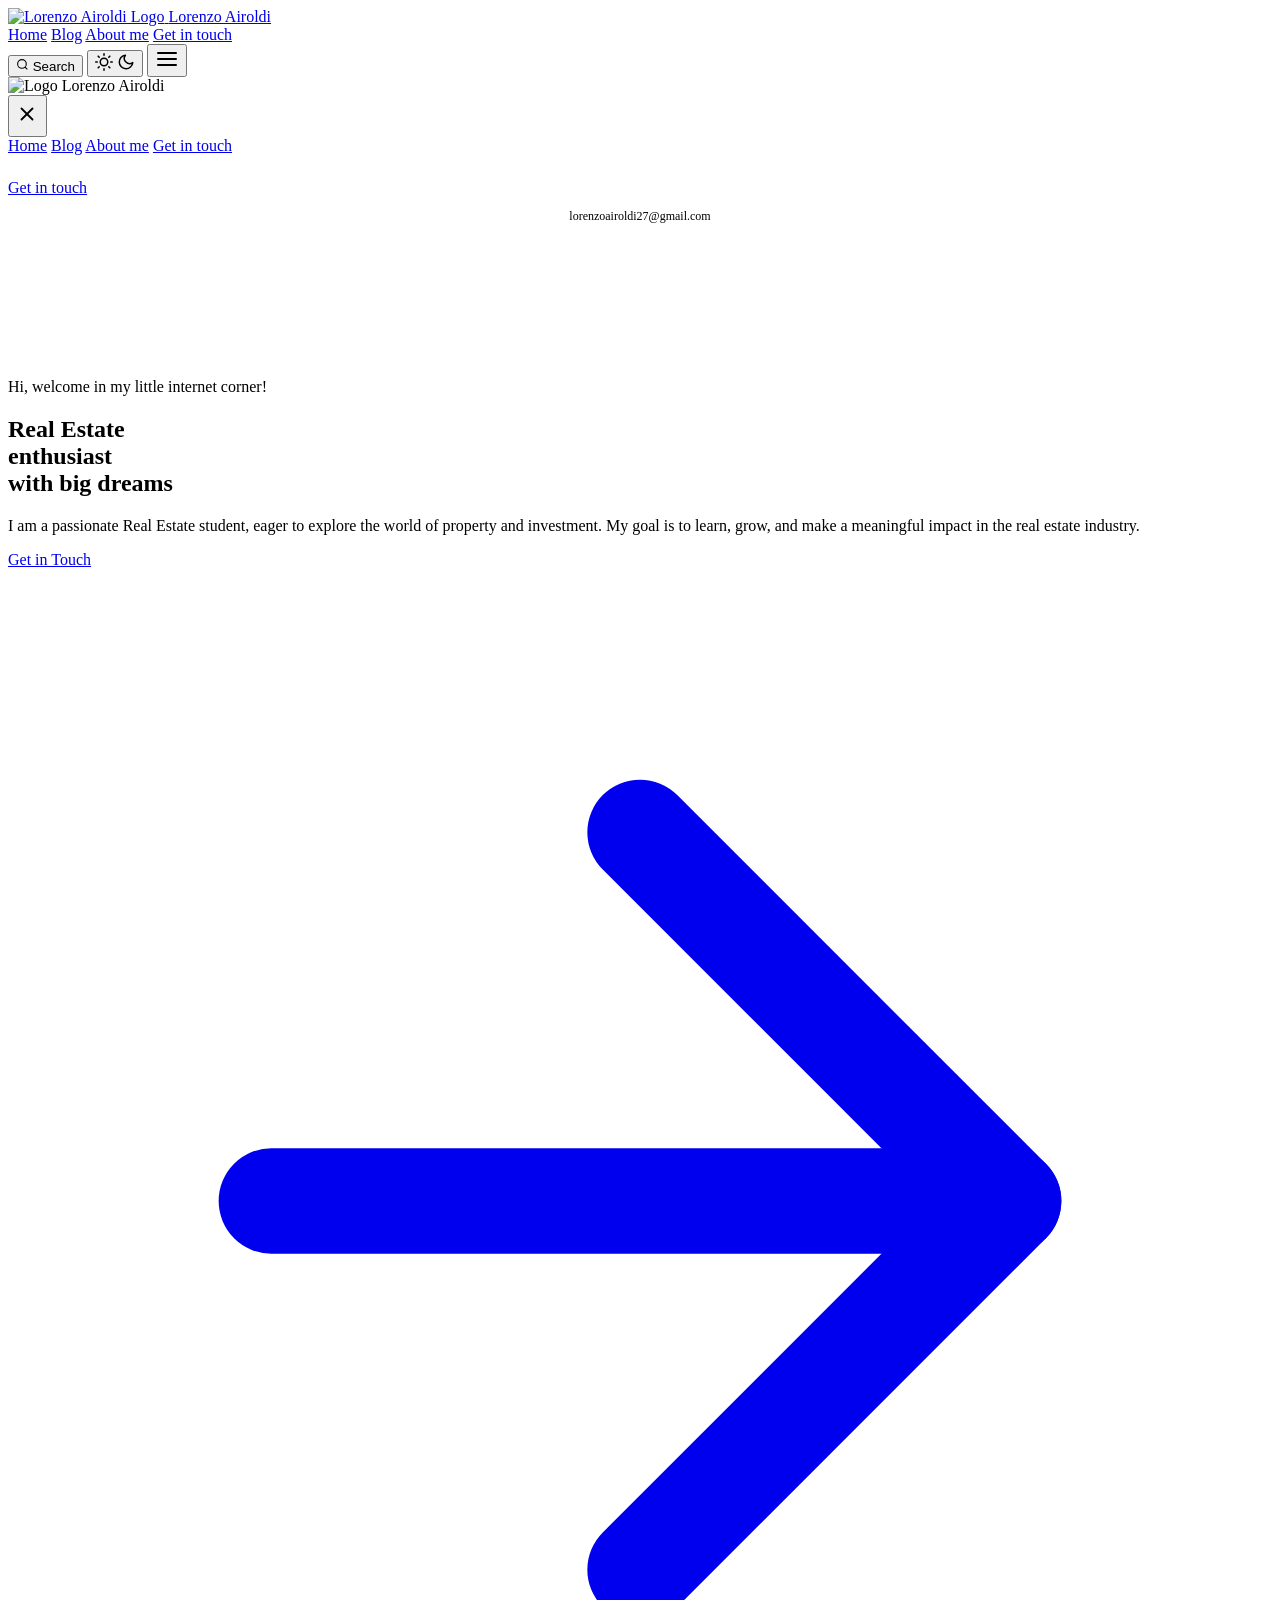
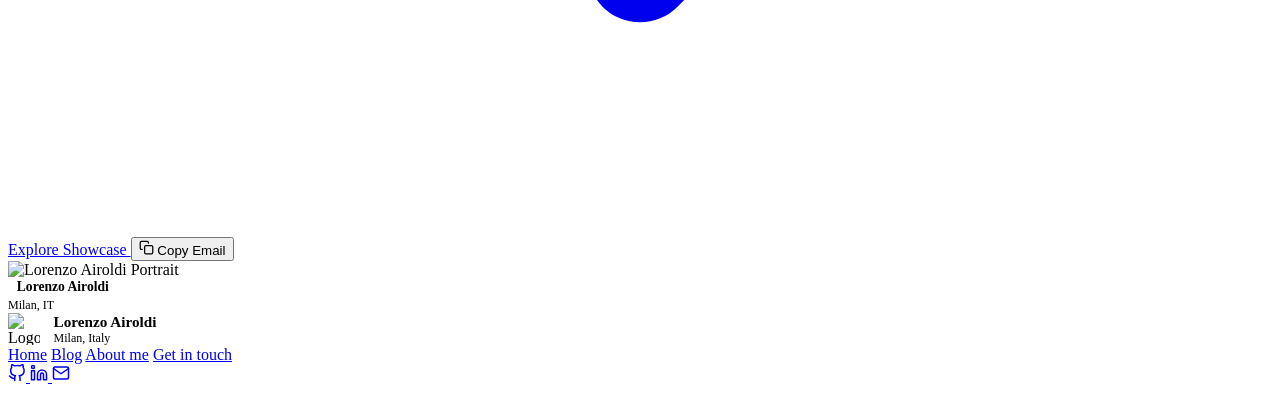
==== commit 00f21d04: "AG 3.1.2" ====
--- a/index.html
+++ b/index.html
@@ -3,7 +3,8 @@
 <head>
   <meta charset="UTF-8">
   <meta name="viewport" content="width=device-width, initial-scale=1.0">
-  <title>Lorenzo Airoldi | Software Developer & Creator</title>
+  <title>Lorenzo Airoldi | Real Estate Student
+  </title>
   <meta name="description" content="Personal interactive website of Lorenzo Airoldi. Full-stack developer, builder, and creator crafting modern digital experiences.">
   <meta name="author" content="Lorenzo Airoldi">
 
@@ -64,7 +65,7 @@
           <line x1="21" y1="21" x2="16.65" y2="16.65"></line>
         </svg>
         <span>Search</span>
-        <span class="cmd-kbd-badge">⌘K</span>
+        </span>
       </button>
 
       <button class="theme-toggle-dock" aria-label="Toggle theme" title="Toggle theme">
@@ -122,7 +123,7 @@
     <div style="padding-top:1.5rem; border-top:1px solid var(--border-subtle); display:flex; flex-direction:column; gap:0.75rem;">
       <a href="contact.html" class="btn btn-primary" style="width:100%;">Get in touch</a>
       <div class="text-mono" style="font-size:0.75rem; color:var(--text-muted); text-align:center;">
-        contact@lorenzoairoldi.com
+        lorenzoairoldi27@gmail.com
       </div>
     </div>
   </aside>
@@ -139,17 +140,17 @@
         <div class="hero-text-col">
           <div class="badge-pill">
             <div class="badge-pulse-dot"></div>
-            <span>Available for innovative projects & collaborations</span>
+            <span>Hi, welcome in my little internet corner!</span>
           </div>
 
           <h1 class="heading-hero">
-            Crafting digital <br>
-            <span class="text-gradient">interfaces & systems</span> <br>
-            with precision.
+            Real Estate <br>
+            <span class="text-gradient">enthusiast</span> <br>
+            with big dreams
           </h1>
 
           <p class="text-lead">
-            Lorem ipsum dolor sit amet, consectetur adipiscing elit. Integer nec odio. Praesent libero. Sed cursus ante dapibus diam. Sed nisi. Nulla quis sem at nibh elementum imperdiet.
+            I am a passionate Real Estate student, eager to explore the world of property and investment. My goal is to learn, grow, and make a meaningful impact in the real estate industry.
           </p>
 
           <div class="hero-actions">
@@ -178,7 +179,7 @@
           <div class="portrait-aura"></div>
           <div class="portrait-frame tilt-element">
             <img 
-              src="assets/img/lorenzo.png" 
+              src="assets/img/Foto cv.png.png" 
               alt="Lorenzo Airoldi Portrait" 
               class="portrait-img-cutout"
               width="440"
@@ -197,304 +198,7 @@
     </div>
   </section>
 
-  <!-- =========================================================================
-       Interactive Bento Grid Showcase
-       ========================================================================= -->
-  <section class="section section-alt" id="bento-showcase">
-    <div class="container">
-      <div class="flex-between" style="margin-bottom:3.5rem; flex-wrap:wrap; gap:1rem;">
-        <div>
-          <div class="badge-pill" style="margin-bottom:0.75rem;">Interactive Showcase</div>
-          <h2 class="heading-section">Engineered for depth & interactivity</h2>
-        </div>
-        <p class="text-lead" style="max-width:480px; margin:0;">
-          Hover, click, and interact with the modules below to explore real-time telemetry, code sandbox tabs, and core stack components.
-        </p>
-      </div>
-
-      <!-- Bento Grid (12 Columns) -->
-      <div class="bento-grid">
-        
-        <!-- Bento 1: Interactive Terminal Sandbox (Col 7) -->
-        <div class="spotlight-card bento-col-7">
-          <div class="spotlight-inner">
-            <div>
-              <div class="flex-between">
-                <div class="card-header-icon">
-                  <svg width="22" height="22" viewBox="0 0 24 24" fill="none" stroke="currentColor" stroke-width="2" stroke-linecap="round" stroke-linejoin="round">
-                    <polyline points="4 17 10 11 4 5"></polyline>
-                    <line x1="12" y1="19" x2="20" y2="19"></line>
-                  </svg>
-                </div>
-                <span class="badge-pill" style="font-size:0.75rem;">Interactive Terminal</span>
-              </div>
-              <h3 class="heading-card">Developer Environment & Runtime</h3>
-              <p style="color:var(--text-secondary); font-size:0.92rem; margin-top:0.4rem;">
-                Toggle between source files or copy runtime objects directly.
-              </p>
-            </div>
-
-            <!-- Terminal Component -->
-            <div class="terminal-window">
-              <div class="terminal-header">
-                <div class="terminal-dots">
-                  <span class="terminal-dot terminal-dot-red"></span>
-                  <span class="terminal-dot terminal-dot-yellow"></span>
-                  <span class="terminal-dot terminal-dot-green"></span>
-                </div>
-                <div class="terminal-tabs">
-                  <button class="terminal-tab-btn active" data-file="profile.ts">profile.ts</button>
-                  <button class="terminal-tab-btn" data-file="stats.json">stats.json</button>
-                  <button class="terminal-tab-btn" data-file="output.log">output.log</button>
-                </div>
-              </div>
-              <div class="terminal-body">
-                <span class="syntax-kw">const</span> <span class="syntax-fn">engineer</span> = {<br>
-                &nbsp;&nbsp;name: <span class="syntax-str">"Lorenzo Airoldi"</span>,<br>
-                &nbsp;&nbsp;focus: [<span class="syntax-str">"Full-Stack"</span>, <span class="syntax-str">"Systems"</span>, <span class="syntax-str">"UI/UX"</span>],<br>
-                &nbsp;&nbsp;status: <span class="syntax-str">"Building responsive modern interfaces"</span>,<br>
-                &nbsp;&nbsp;available: <span class="syntax-kw">true</span><br>
-                };
-              </div>
-            </div>
-          </div>
-        </div>
-
-        <!-- Bento 2: Dynamic Live Metrics (Col 5) -->
-        <div class="spotlight-card bento-col-5">
-          <div class="spotlight-inner">
-            <div>
-              <div class="card-header-icon">
-                <svg width="22" height="22" viewBox="0 0 24 24" fill="none" stroke="currentColor" stroke-width="2" stroke-linecap="round" stroke-linejoin="round">
-                  <path d="M18 20V10"></path>
-                  <path d="M12 20V4"></path>
-                  <path d="M6 20v-6"></path>
-                </svg>
-              </div>
-              <h3 class="heading-card">Performance Metrics</h3>
-              <p style="color:var(--text-secondary); font-size:0.92rem; margin-top:0.4rem;">
-                Click any metric card to re-trigger animated calculation physics.
-              </p>
-            </div>
-
-            <div style="display:grid; grid-template-columns:1fr 1fr; gap:1.25rem; margin-top:2rem;">
-              <div style="background:var(--bg-surface-elevated); padding:1.25rem; border-radius:var(--radius-md); border:1px solid var(--border-subtle); transition:transform var(--trans-fast);" onmouseenter="this.style.transform='scale(1.03)'" onmouseleave="this.style.transform='scale(1)'">
-                <div class="stat-number counter-val text-gradient" data-target="99.9" data-suffix="%" data-decimals="1">0</div>
-                <div style="font-size:0.8rem; color:var(--text-muted); margin-top:0.35rem; font-weight:600;">System Uptime</div>
-              </div>
-              <div style="background:var(--bg-surface-elevated); padding:1.25rem; border-radius:var(--radius-md); border:1px solid var(--border-subtle); transition:transform var(--trans-fast);" onmouseenter="this.style.transform='scale(1.03)'" onmouseleave="this.style.transform='scale(1)'">
-                <div class="stat-number counter-val" data-target="24" data-suffix="+" data-decimals="0">0</div>
-                <div style="font-size:0.8rem; color:var(--text-muted); margin-top:0.35rem; font-weight:600;">Shipped Projects</div>
-              </div>
-            </div>
-          </div>
-        </div>
-
-        <!-- Bento 3: Tech Matrix & Tooling (Col 4) -->
-        <div class="spotlight-card bento-col-4">
-          <div class="spotlight-inner">
-            <div>
-              <div class="card-header-icon">
-                <svg width="22" height="22" viewBox="0 0 24 24" fill="none" stroke="currentColor" stroke-width="2" stroke-linecap="round" stroke-linejoin="round">
-                  <polygon points="12 2 2 7 12 12 22 7 12 2"></polygon>
-                  <polyline points="2 17 12 22 22 17"></polyline>
-                  <polyline points="2 12 12 17 22 12"></polyline>
-                </svg>
-              </div>
-              <h3 class="heading-card">Core Tech Stack</h3>
-              <p style="color:var(--text-secondary); font-size:0.92rem; margin-top:0.4rem;">
-                Click any technology chip to inspect stack details.
-              </p>
-            </div>
-
-            <div class="tech-cloud">
-              <span class="tech-tag">⚡ TypeScript</span>
-              <span class="tech-tag">⚛️ React & Next.js</span>
-              <span class="tech-tag">🚀 Go</span>
-              <span class="tech-tag">🐍 Python</span>
-              <span class="tech-tag">🐳 Docker</span>
-              <span class="tech-tag">🎨 Modern CSS3</span>
-              <span class="tech-tag">🐘 PostgreSQL</span>
-            </div>
-          </div>
-        </div>
-
-        <!-- Bento 4: Live Focus & Soundwave Widget (Col 4) -->
-        <div class="spotlight-card bento-col-4 deep-work-card">
-          <div class="spotlight-inner">
-            <div>
-              <div class="card-header-icon">
-                <svg width="22" height="22" viewBox="0 0 24 24" fill="none" stroke="currentColor" stroke-width="2" stroke-linecap="round" stroke-linejoin="round">
-                  <circle cx="12" cy="12" r="10"></circle>
-                  <polygon points="10 8 16 12 10 16 10 8"></polygon>
-                </svg>
-              </div>
-              <h3 class="heading-card">Current Focus</h3>
-              <p style="color:var(--text-secondary); font-size:0.92rem; margin-top:0.4rem;">
-                Click card to toggle focus audio visualizer.
-              </p>
-            </div>
-
-            <div style="background:var(--bg-surface-elevated); padding:1.25rem; border-radius:var(--radius-md); border:1px solid var(--border-subtle); margin-top:1.5rem; display:flex; align-items:center; justify-content:space-between;">
-              <div style="display:flex; align-items:center; gap:0.75rem;">
-                <span style="font-size:1.4rem;">🎧</span>
-                <div>
-                  <div style="font-size:0.85rem; font-weight:700;">Deep Work Radio</div>
-                  <div class="deep-work-status" style="font-size:0.75rem; color:var(--text-muted);">Ambient Electronics</div>
-                </div>
-              </div>
-              <div style="display:flex; gap:3px; align-items:flex-end; height:18px;">
-                <span class="eq-bar eq-bar-1"></span>
-                <span class="eq-bar eq-bar-2"></span>
-                <span class="eq-bar eq-bar-3"></span>
-              </div>
-            </div>
-          </div>
-        </div>
-
-        <!-- Bento 5: Instant Direct Connect (Col 4) -->
-        <div class="spotlight-card bento-col-4">
-          <div class="spotlight-inner">
-            <div>
-              <div class="card-header-icon">
-                <svg width="22" height="22" viewBox="0 0 24 24" fill="none" stroke="currentColor" stroke-width="2" stroke-linecap="round" stroke-linejoin="round">
-                  <path d="M4 4h16c1.1 0 2 .9 2 2v12c0 1.1-.9 2-2 2H4c-1.1 0-2-.9-2-2V6c0-1.1.9-2 2-2z"></path>
-                  <polyline points="22,6 12,13 2,6"></polyline>
-                </svg>
-              </div>
-              <h3 class="heading-card">Direct Dispatch</h3>
-              <p style="color:var(--text-secondary); font-size:0.92rem; margin-top:0.4rem;">
-                Ready to talk architecture, code, or product design? Reach out directly.
-              </p>
-            </div>
-
-            <div style="margin-top:1.5rem; display:flex; flex-direction:column; gap:0.75rem;">
-              <a href="contact.html" class="btn btn-primary" style="width:100%;">
-                Open Contact Form
-              </a>
-              <button class="btn btn-glass copy-trigger" data-copy="contact@lorenzoairoldi.com" style="width:100%;">
-                Copy Email Address
-              </button>
-            </div>
-          </div>
-        </div>
-
-      </div>
-    </div>
-  </section>
-
-  <!-- =========================================================================
-       Recent Blog Teaser Section
-       ========================================================================= -->
-  <section class="section">
-    <div class="container">
-      <div class="flex-between" style="margin-bottom:3rem; flex-wrap:wrap; gap:1rem;">
-        <div>
-          <div class="badge-pill" style="margin-bottom:0.75rem;">Editorial Notes</div>
-          <h2 class="heading-section">Recent Thoughts & Articles</h2>
-        </div>
-        <a href="blog.html" class="btn btn-glass">
-          View All Posts
-          <svg viewBox="0 0 24 24" fill="none" stroke="currentColor" stroke-width="2">
-            <line x1="5" y1="12" x2="19" y2="12"></line>
-            <polyline points="12 5 19 12 12 19"></polyline>
-          </svg>
-        </a>
-      </div>
-
-      <div class="blog-grid">
-        <!-- Article 1 -->
-        <article class="article-card" data-article-id="art-1">
-          <div>
-            <div class="article-header-meta">
-              <div class="article-date-meta">
-                <span>August 2026</span>
-                <span>•</span>
-                <span>6 min read</span>
-              </div>
-              <button class="bookmark-toggle-btn" data-article-id="art-1" aria-label="Bookmark article">
-                <svg width="18" height="18" viewBox="0 0 24 24" fill="none" stroke="currentColor" stroke-width="2">
-                  <path d="M19 21l-7-5-7 5V5a2 2 0 0 1 2-2h10a2 2 0 0 1 2 2z"></path>
-                </svg>
-              </button>
-            </div>
-            <h3 class="article-title">
-              <a href="article.html">Architecting Modern Web Applications in 2026</a>
-            </h3>
-            <p class="article-excerpt">
-              Lorem ipsum dolor sit amet, consectetur adipiscing elit. Pellentesque in ipsum id orci porta dapibus. Curabitur aliquet quam id dui posuere blandit.
-            </p>
-          </div>
-          <div class="article-footer">
-            <span class="badge-pill" style="font-size:0.75rem;">Engineering</span>
-            <a href="article.html" class="btn-link" style="color:var(--accent-primary); font-weight:700; font-size:0.85rem; display:inline-flex; align-items:center; gap:0.35rem;">
-              Read post <svg width="14" height="14" viewBox="0 0 24 24" fill="none" stroke="currentColor" stroke-width="2"><polyline points="9 18 15 12 9 6"></polyline></svg>
-            </a>
-          </div>
-        </article>
-
-        <!-- Article 2 -->
-        <article class="article-card" data-article-id="art-2">
-          <div>
-            <div class="article-header-meta">
-              <div class="article-date-meta">
-                <span>July 2026</span>
-                <span>•</span>
-                <span>5 min read</span>
-              </div>
-              <button class="bookmark-toggle-btn" data-article-id="art-2" aria-label="Bookmark article">
-                <svg width="18" height="18" viewBox="0 0 24 24" fill="none" stroke="currentColor" stroke-width="2">
-                  <path d="M19 21l-7-5-7 5V5a2 2 0 0 1 2-2h10a2 2 0 0 1 2 2z"></path>
-                </svg>
-              </button>
-            </div>
-            <h3 class="article-title">
-              <a href="article.html">The Art of Minimalist UI Design</a>
-            </h3>
-            <p class="article-excerpt">
-              Ut enim ad minim veniam, quis nostrud exercitation ullamco laboris nisi ut aliquip ex ea commodo consequat. Duis aute irure dolor.
-            </p>
-          </div>
-          <div class="article-footer">
-            <span class="badge-pill" style="font-size:0.75rem;">Design</span>
-            <a href="article.html" class="btn-link" style="color:var(--accent-primary); font-weight:700; font-size:0.85rem; display:inline-flex; align-items:center; gap:0.35rem;">
-              Read post <svg width="14" height="14" viewBox="0 0 24 24" fill="none" stroke="currentColor" stroke-width="2"><polyline points="9 18 15 12 9 6"></polyline></svg>
-            </a>
-          </div>
-        </article>
-
-        <!-- Article 3 -->
-        <article class="article-card" data-article-id="art-3">
-          <div>
-            <div class="article-header-meta">
-              <div class="article-date-meta">
-                <span>June 2026</span>
-                <span>•</span>
-                <span>4 min read</span>
-              </div>
-              <button class="bookmark-toggle-btn" data-article-id="art-3" aria-label="Bookmark article">
-                <svg width="18" height="18" viewBox="0 0 24 24" fill="none" stroke="currentColor" stroke-width="2">
-                  <path d="M19 21l-7-5-7 5V5a2 2 0 0 1 2-2h10a2 2 0 0 1 2 2z"></path>
-                </svg>
-              </button>
-            </div>
-            <h3 class="article-title">
-              <a href="article.html">Building Fast, Resilient Systems from Scratch</a>
-            </h3>
-            <p class="article-excerpt">
-              Excepteur sint occaecat cupidatat non proident, sunt in culpa qui officia deserunt mollit anim id est laborum.
-            </p>
-          </div>
-          <div class="article-footer">
-            <span class="badge-pill" style="font-size:0.75rem;">Systems</span>
-            <a href="article.html" class="btn-link" style="color:var(--accent-primary); font-weight:700; font-size:0.85rem; display:inline-flex; align-items:center; gap:0.35rem;">
-              Read post <svg width="14" height="14" viewBox="0 0 24 24" fill="none" stroke="currentColor" stroke-width="2"><polyline points="9 18 15 12 9 6"></polyline></svg>
-            </a>
-          </div>
-        </article>
-      </div>
-    </div>
-  </section>
+
 
   <!-- =========================================================================
        Footer
